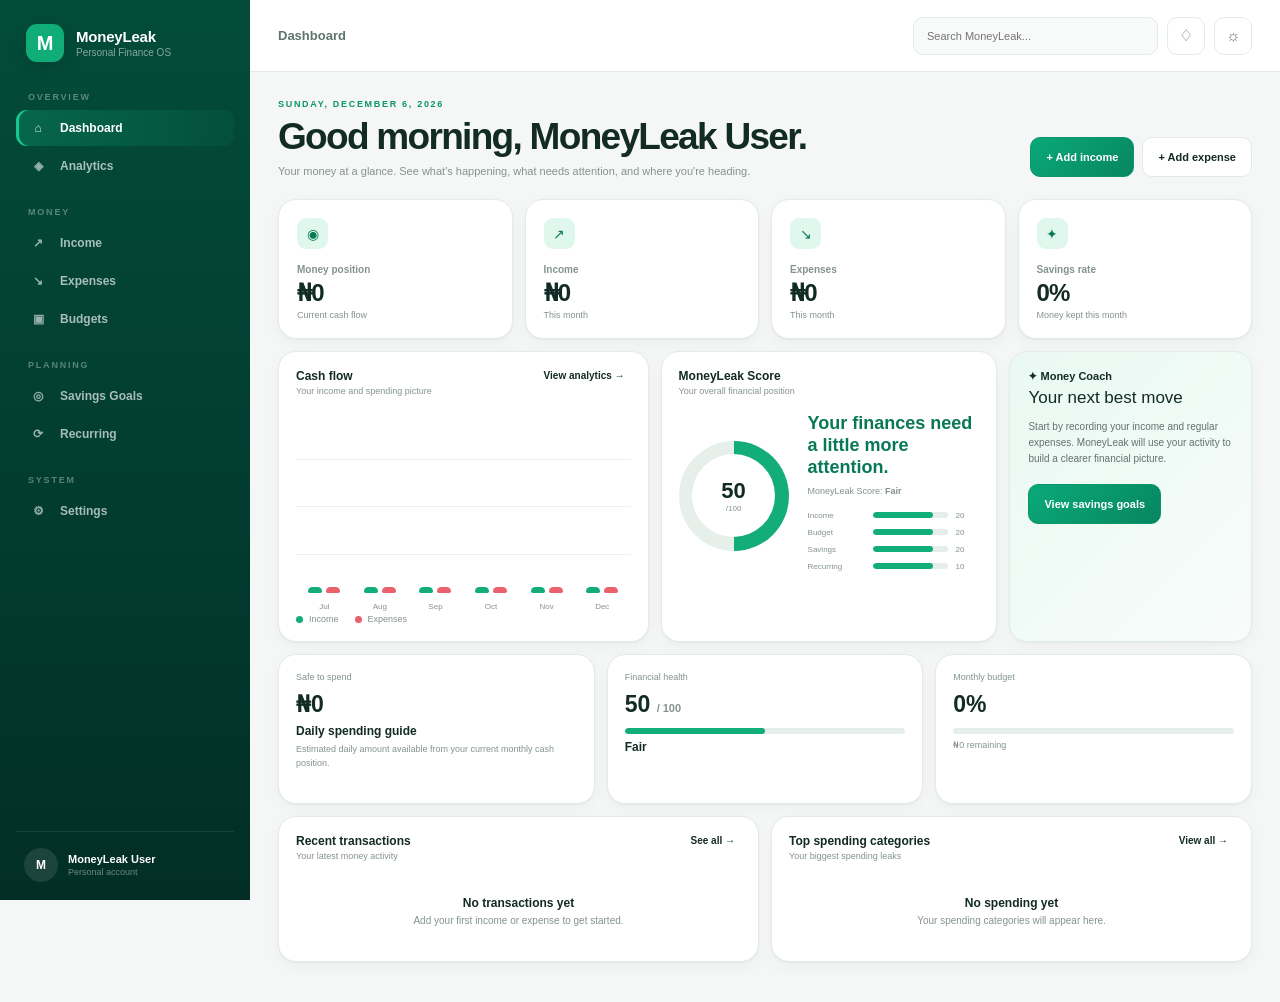
==== index.html @ 15757d1d "Update index.html" ====
<!DOCTYPE html>
<html lang="en">
<head>
<meta charset="UTF-8">
<meta name="viewport" content="width=device-width, initial-scale=1.0">

<title>MoneyLeak — Personal Finance OS</title>

<style>
/* =========================================================
   MONEY LEAK
   PROFESSIONAL PERSONAL FINANCE OS
========================================================= */

:root {
    --green-950: #022d24;
    --green-900: #034536;
    --green-800: #075b47;
    --green-700: #087856;
    --green-600: #0b9569;
    --green-500: #13ad7a;
    --green-100: #dff7ed;
    --green-50: #effbf6;

    --red: #e75b68;
    --red-soft: #fff0f1;

    --yellow: #e9a72f;
    --yellow-soft: #fff8e7;

    --blue: #4387e8;
    --blue-soft: #edf4ff;

    --text: #122b24;
    --muted: #84938e;
    --muted-dark: #60736d;

    --background: #f4f7f5;
    --surface: #ffffff;
    --surface-2: #f8faf9;
    --border: #e3ebe7;

    --sidebar: 250px;

    --shadow-sm:
        0 1px 2px rgba(16, 42, 34, .04),
        0 5px 16px rgba(16, 42, 34, .035);

    --shadow-md:
        0 12px 32px rgba(16, 42, 34, .08);

    --radius: 18px;
    --radius-sm: 12px;

    --transition: 180ms ease;
}

[data-theme="dark"] {
    --text: #edf8f4;
    --muted: #8da39b;
    --muted-dark: #b2c4be;

    --background: #071713;
    --surface: #0d211b;
    --surface-2: #112920;
    --border: #1d3a31;

    --green-50: #102d25;
    --green-100: #173f34;

    --red-soft: #351d22;
    --yellow-soft: #342a15;
    --blue-soft: #172a42;

    --shadow-sm:
        0 1px 2px rgba(0,0,0,.2),
        0 5px 16px rgba(0,0,0,.15);

    --shadow-md:
        0 15px 40px rgba(0,0,0,.3);
}

* {
    box-sizing: border-box;
}

html {
    scroll-behavior: smooth;
}

body {
    margin: 0;
    font-family:
        Inter,
        ui-sans-serif,
        -apple-system,
        BlinkMacSystemFont,
        "Segoe UI",
        sans-serif;
    color: var(--text);
    background: var(--background);
    min-height: 100vh;
}

button,
input,
select,
textarea {
    font: inherit;
}

button {
    cursor: pointer;
}

a {
    color: inherit;
    text-decoration: none;
}

/* =========================================================
   APP SHELL
========================================================= */

.app {
    min-height: 100vh;
    display: flex;
}

/* =========================================================
   SIDEBAR
========================================================= */

.sidebar {
    width: var(--sidebar);
    background:
        linear-gradient(
            180deg,
            #034c3a 0%,
            #023c30 55%,
            #022e26 100%
        );
    color: #fff;
    position: fixed;
    inset: 0 auto 0 0;
    z-index: 100;
    display: flex;
    flex-direction: column;
    padding: 24px 16px 18px;
}

.brand {
    display: flex;
    align-items: center;
    gap: 12px;
    padding: 0 10px 30px;
}

.brand-logo {
    width: 38px;
    height: 38px;
    border-radius: 11px;
    background: #10ad79;
    display: grid;
    place-items: center;
    font-weight: 900;
    font-size: 20px;
    box-shadow: 0 5px 16px rgba(0,0,0,.12);
}

.brand-text {
    min-width: 0;
}

.brand-title {
    font-weight: 800;
    font-size: 15px;
    letter-spacing: -.2px;
}

.brand-subtitle {
    color: rgba(255,255,255,.52);
    font-size: 10px;
    margin-top: 2px;
}

.nav-group {
    margin-bottom: 21px;
}

.nav-label {
    color: rgba(255,255,255,.35);
    font-size: 9px;
    font-weight: 800;
    letter-spacing: 1.8px;
    padding: 0 12px;
    margin-bottom: 8px;
}

.nav-item {
    width: 100%;
    border: 0;
    background: transparent;
    color: rgba(255,255,255,.66);
    display: flex;
    align-items: center;
    gap: 12px;
    padding: 11px 12px;
    border-radius: 11px;
    font-size: 12px;
    font-weight: 650;
    margin-bottom: 2px;
    text-align: left;
    transition: var(--transition);
}

.nav-item:hover {
    color: #fff;
    background: rgba(255,255,255,.07);
}

.nav-item.active {
    color: #fff;
    background: linear-gradient(
        90deg,
        rgba(13,173,121,.3),
        rgba(13,173,121,.08)
    );
    box-shadow: inset 3px 0 0 #13c98d;
}

.nav-icon {
    width: 20px;
    text-align: center;
    opacity: .9;
}

.sidebar-spacer {
    flex: 1;
}

.sidebar-profile {
    border-top: 1px solid rgba(255,255,255,.08);
    padding: 16px 8px 0;
    display: flex;
    align-items: center;
    gap: 10px;
}

.avatar {
    width: 34px;
    height: 34px;
    border-radius: 50%;
    background: rgba(255,255,255,.1);
    display: grid;
    place-items: center;
    color: #fff;
    font-weight: 800;
    font-size: 12px;
}

.profile-name {
    font-size: 11px;
    font-weight: 700;
}

.profile-label {
    color: rgba(255,255,255,.42);
    font-size: 9px;
    margin-top: 2px;
}

/* =========================================================
   MAIN
========================================================= */

.main {
    margin-left: var(--sidebar);
    width: calc(100% - var(--sidebar));
    min-height: 100vh;
}

.topbar {
    height: 72px;
    background: var(--surface);
    border-bottom: 1px solid var(--border);
    display: flex;
    align-items: center;
    justify-content: space-between;
    padding: 0 28px;
    position: sticky;
    top: 0;
    z-index: 50;
}

.page-title {
    font-size: 13px;
    font-weight: 700;
    color: var(--muted-dark);
}

.topbar-right {
    display: flex;
    align-items: center;
    gap: 9px;
}

.search {
    width: 245px;
    height: 38px;
    border: 1px solid var(--border);
    background: var(--surface-2);
    border-radius: 10px;
    padding: 0 13px;
    color: var(--text);
    outline: none;
    font-size: 11px;
}

.search:focus {
    border-color: var(--green-500);
    box-shadow: 0 0 0 3px rgba(19,173,122,.09);
}

.icon-btn {
    width: 38px;
    height: 38px;
    border-radius: 10px;
    border: 1px solid var(--border);
    background: var(--surface);
    color: var(--muted-dark);
    display: grid;
    place-items: center;
    transition: var(--transition);
}

.icon-btn:hover {
    color: var(--green-700);
    border-color: var(--green-500);
    background: var(--green-50);
}

.content {
    padding: 27px 28px 40px;
    max-width: 1600px;
    margin: auto;
}

/* =========================================================
   PAGE HEADER
========================================================= */

.dashboard-header {
    display: flex;
    justify-content: space-between;
    align-items: flex-end;
    margin-bottom: 22px;
}

.eyebrow {
    color: var(--green-600);
    font-size: 9px;
    letter-spacing: 1.7px;
    font-weight: 900;
    text-transform: uppercase;
    margin-bottom: 7px;
}

.greeting {
    font-size: clamp(25px, 3vw, 37px);
    letter-spacing: -1.7px;
    margin: 0;
    font-weight: 850;
}

.subtitle {
    color: var(--muted);
    font-size: 11px;
    margin: 7px 0 0;
}

.header-actions {
    display: flex;
    gap: 8px;
}

.btn {
    height: 40px;
    border-radius: 10px;
    padding: 0 15px;
    border: 1px solid var(--border);
    background: var(--surface);
    color: var(--text);
    font-weight: 750;
    font-size: 11px;
    transition: var(--transition);
}

.btn:hover {
    transform: translateY(-1px);
    box-shadow: var(--shadow-sm);
}

.btn-primary {
    border-color: var(--green-600);
    color: white;
    background: linear-gradient(
        135deg,
        #0aa979,
        #07865f
    );
}

.btn-danger {
    background: var(--red);
    color: #fff;
    border-color: var(--red);
}

.btn-soft {
    background: var(--green-50);
    color: var(--green-700);
    border-color: transparent;
}

/* =========================================================
   STATS
========================================================= */

.stats-grid {
    display: grid;
    grid-template-columns: repeat(4, 1fr);
    gap: 12px;
    margin-bottom: 12px;
}

.card {
    background: var(--surface);
    border: 1px solid var(--border);
    border-radius: var(--radius);
    box-shadow: var(--shadow-sm);
}

.stat-card {
    padding: 18px;
    min-height: 126px;
}

.stat-top {
    display: flex;
    justify-content: space-between;
    align-items: center;
}

.stat-icon {
    width: 31px;
    height: 31px;
    border-radius: 9px;
    background: var(--green-100);
    color: var(--green-700);
    display: grid;
    place-items: center;
    font-size: 14px;
}

.stat-label {
    color: var(--muted);
    font-size: 10px;
    font-weight: 700;
    margin-top: 15px;
}

.stat-value {
    font-size: 24px;
    font-weight: 850;
    letter-spacing: -.8px;
    margin-top: 4px;
}

.stat-note {
    color: var(--muted);
    font-size: 9px;
    margin-top: 3px;
}

/* =========================================================
   MAIN GRID
========================================================= */

.grid-main {
    display: grid;
    grid-template-columns: 1.1fr 1fr .72fr;
    gap: 12px;
}

.card-header {
    padding: 17px 17px 0;
    display: flex;
    justify-content: space-between;
    align-items: flex-start;
}

.card-title {
    font-size: 12px;
    font-weight: 850;
}

.card-description {
    color: var(--muted);
    font-size: 9px;
    margin-top: 3px;
}

.card-link {
    border: 0;
    background: transparent;
    color: var(--text);
    font-size: 10px;
    font-weight: 800;
}

.card-body {
    padding: 15px 17px 17px;
}

/* =========================================================
   CASH FLOW CHART
========================================================= */

.cash-card {
    min-height: 290px;
}

.chart-wrap {
    height: 190px;
    display: flex;
    align-items: flex-end;
    gap: 15px;
    padding: 20px 8px 8px;
    position: relative;
}

.chart-grid-line {
    position: absolute;
    left: 0;
    right: 0;
    height: 1px;
    background: var(--border);
    opacity: .65;
}

.chart-grid-line:nth-child(1) {
    top: 25%;
}

.chart-grid-line:nth-child(2) {
    top: 50%;
}

.chart-grid-line:nth-child(3) {
    top: 75%;
}

.chart-column {
    flex: 1;
    height: 100%;
    display: flex;
    align-items: flex-end;
    justify-content: center;
    gap: 4px;
    position: relative;
    z-index: 2;
}

.bar {
    width: 14px;
    border-radius: 5px 5px 2px 2px;
    min-height: 4px;
}

.bar.income {
    background: #13ad7a;
}

.bar.expense {
    background: #ea606c;
}

.chart-label {
    position: absolute;
    bottom: -18px;
    color: var(--muted);
    font-size: 8px;
}

.legend {
    display: flex;
    gap: 16px;
    margin-top: 13px;
}

.legend-item {
    color: var(--muted);
    font-size: 9px;
    display: flex;
    gap: 6px;
    align-items: center;
}

.legend-dot {
    width: 7px;
    height: 7px;
    border-radius: 50%;
}

.legend-income {
    background: #13ad7a;
}

.legend-expense {
    background: #ea606c;
}

/* =========================================================
   MONEY SCORE
========================================================= */

.score-card {
    min-height: 290px;
}

.score-content {
    display: flex;
    gap: 19px;
    align-items: center;
    padding: 17px;
}

.score-ring {
    width: 110px;
    height: 110px;
    border-radius: 50%;
    background:
        conic-gradient(
            var(--green-500) var(--score, 70%),
            #e7efeb 0
        );
    display: grid;
    place-items: center;
    flex: 0 0 auto;
}

.score-ring-inner {
    width: 83px;
    height: 83px;
    border-radius: 50%;
    background: var(--surface);
    display: grid;
    place-items: center;
    text-align: center;
}

.score-number {
    font-size: 22px;
    font-weight: 900;
}

.score-small {
    font-size: 8px;
    color: var(--muted);
}

.score-heading {
    color: var(--green-700);
    font-size: 18px;
    font-weight: 850;
    line-height: 1.22;
}

.score-caption {
    color: var(--muted);
    font-size: 9px;
    margin-top: 7px;
}

.score-bars {
    margin-top: 15px;
}

.score-row {
    display: grid;
    grid-template-columns: 58px 1fr 24px;
    align-items: center;
    gap: 7px;
    margin-bottom: 8px;
}

.score-row span {
    font-size: 8px;
    color: var(--muted);
}

.progress {
    height: 6px;
    background: #e5eee9;
    border-radius: 999px;
    overflow: hidden;
}

[data-theme="dark"] .progress {
    background: #20372f;
}

.progress-fill {
    height: 100%;
    border-radius: inherit;
    background: #11ae79;
}

/* =========================================================
   MONEY COACH
========================================================= */

.coach-card {
    min-height: 290px;
    background:
        linear-gradient(
            135deg,
            #e9f9f2,
            #f8fcfa
        );
}

[data-theme="dark"] .coach-card {
    background:
        linear-gradient(
            135deg,
            #0f3328,
            #10271f
        );
}

.coach-content {
    padding: 18px;
}

.coach-label {
    font-size: 11px;
    font-weight: 850;
}

.coach-title {
    font-size: 17px;
    line-height: 1.25;
    margin-top: 4px;
}

.coach-text {
    color: var(--muted-dark);
    font-size: 10px;
    line-height: 1.6;
    margin: 11px 0 17px;
}

/* =========================================================
   LOWER CARDS
========================================================= */

.lower-grid {
    display: grid;
    grid-template-columns: 1fr 1fr 1fr;
    gap: 12px;
    margin-top: 12px;
}

.metric-card {
    padding: 17px;
    min-height: 150px;
}

.metric-label {
    color: var(--muted);
    font-size: 9px;
}

.metric-value {
    font-size: 23px;
    font-weight: 850;
    margin-top: 9px;
}

.metric-title {
    font-size: 12px;
    font-weight: 800;
    margin-top: 6px;
}

.metric-text {
    color: var(--muted);
    font-size: 9px;
    line-height: 1.5;
    margin-top: 5px;
}

/* =========================================================
   DASHBOARD LOWER
========================================================= */

.dashboard-bottom {
    display: grid;
    grid-template-columns: 1fr 1fr;
    gap: 12px;
    margin-top: 12px;
}

.transactions-card,
.categories-card,
.goals-card,
.alerts-card {
    min-height: 100px;
}

.transaction-row {
    display: flex;
    justify-content: space-between;
    align-items: center;
    padding: 13px 17px;
    border-top: 1px solid var(--border);
}

.transaction-main {
    display: flex;
    align-items: center;
    gap: 10px;
    min-width: 0;
}

.transaction-icon {
    width: 32px;
    height: 32px;
    border-radius: 9px;
    display: grid;
    place-items: center;
    flex: 0 0 auto;
    font-weight: 900;
}

.transaction-icon.income {
    color: var(--green-700);
    background: var(--green-100);
}

.transaction-icon.expense {
    color: var(--red);
    background: var(--red-soft);
}

.transaction-name {
    font-size: 10px;
    font-weight: 800;
}

.transaction-meta {
    color: var(--muted);
    font-size: 8px;
    margin-top: 3px;
}

.transaction-amount {
    font-size: 11px;
    font-weight: 850;
}

.positive {
    color: var(--green-700);
}

.negative {
    color: var(--red);
}

/* =========================================================
   CATEGORIES
========================================================= */

.category-row {
    padding: 11px 17px;
    border-top: 1px solid var(--border);
}

.category-top {
    display: flex;
    justify-content: space-between;
    font-size: 9px;
    font-weight: 750;
}

.category-bar {
    height: 5px;
    border-radius: 999px;
    background: var(--border);
    margin-top: 7px;
    overflow: hidden;
}

.category-fill {
    height: 100%;
    background: #11aa77;
    border-radius: inherit;
}

/* =========================================================
   PAGE SECTIONS
========================================================= */

.page {
    display: none;
    animation: pageIn .2s ease;
}

.page.active {
    display: block;
}

@keyframes pageIn {
    from {
        opacity: 0;
        transform: translateY(5px);
    }
    to {
        opacity: 1;
        transform: translateY(0);
    }
}

.page-heading {
    margin-bottom: 20px;
}

.page-heading h1 {
    margin: 0;
    font-size: 28px;
    letter-spacing: -1px;
}

.page-heading p {
    margin: 6px 0 0;
    color: var(--muted);
    font-size: 11px;
}

/* =========================================================
   TABLES
========================================================= */

.table-card {
    overflow: hidden;
}

.table-toolbar {
    padding: 15px 17px;
    border-bottom: 1px solid var(--border);
    display: flex;
    justify-content: space-between;
    align-items: center;
    gap: 10px;
}

.toolbar-left,
.toolbar-right {
    display: flex;
    gap: 8px;
    align-items: center;
}

.select,
.input {
    height: 38px;
    border: 1px solid var(--border);
    background: var(--surface);
    color: var(--text);
    border-radius: 9px;
    padding: 0 11px;
    outline: none;
    font-size: 10px;
}

.input:focus,
.select:focus,
.textarea:focus {
    border-color: var(--green-500);
    box-shadow: 0 0 0 3px rgba(19,173,122,.08);
}

.table-scroll {
    overflow-x: auto;
}

table {
    width: 100%;
    border-collapse: collapse;
    min-width: 720px;
}

th {
    text-align: left;
    padding: 12px 17px;
    background: var(--surface-2);
    color: var(--muted);
    font-size: 8px;
    text-transform: uppercase;
    letter-spacing: 1px;
}

td {
    padding: 13px 17px;
    border-top: 1px solid var(--border);
    font-size: 10px;
}

td strong {
    font-weight: 800;
}

.row-actions {
    display: flex;
    gap: 5px;
}

.small-btn {
    border: 1px solid var(--border);
    background: var(--surface);
    color: var(--muted-dark);
    border-radius: 7px;
    height: 29px;
    padding: 0 9px;
    font-size: 8px;
    font-weight: 750;
}

.small-btn:hover {
    border-color: var(--green-500);
    color: var(--green-700);
}

.small-btn.delete:hover {
    border-color: var(--red);
    color: var(--red);
}

/* =========================================================
   ANALYTICS
========================================================= */

.analytics-grid {
    display: grid;
    grid-template-columns: 1.3fr .7fr;
    gap: 12px;
}

.analytics-card {
    padding: 17px;
}

.big-chart {
    height: 300px;
    position: relative;
    margin-top: 20px;
    border-bottom: 1px solid var(--border);
    border-left: 1px solid var(--border);
}

.line-svg {
    width: 100%;
    height: 100%;
    overflow: visible;
}

.analytics-stats {
    display: grid;
    grid-template-columns: repeat(3, 1fr);
    gap: 10px;
    margin-top: 12px;
}

.analytics-stat {
    background: var(--surface-2);
    border: 1px solid var(--border);
    border-radius: 12px;
    padding: 13px;
}

.analytics-stat span {
    display: block;
    color: var(--muted);
    font-size: 8px;
}

.analytics-stat strong {
    display: block;
    font-size: 15px;
    margin-top: 5px;
}

/* =========================================================
   GOALS
========================================================= */

.goal-grid {
    display: grid;
    grid-template-columns: repeat(3, 1fr);
    gap: 12px;
}

.goal-card {
    padding: 17px;
}

.goal-top {
    display: flex;
    justify-content: space-between;
    gap: 10px;
}

.goal-name {
    font-size: 12px;
    font-weight: 850;
}

.goal-percent {
    font-size: 11px;
    color: var(--green-700);
    font-weight: 850;
}

.goal-values {
    margin-top: 15px;
    font-size: 10px;
    color: var(--muted);
}

.goal-values strong {
    color: var(--text);
}

.goal-progress {
    height: 8px;
    background: var(--border);
    border-radius: 999px;
    overflow: hidden;
    margin-top: 12px;
}

.goal-fill {
    height: 100%;
    background: linear-gradient(
        90deg,
        #0aa879,
        #20c58d
    );
}

.goal-footer {
    display: flex;
    justify-content: space-between;
    margin-top: 12px;
    color: var(--muted);
    font-size: 8px;
}

/* =========================================================
   BUDGETS
========================================================= */

.budget-grid {
    display: grid;
    grid-template-columns: repeat(2, 1fr);
    gap: 12px;
}

.budget-card {
    padding: 17px;
}

.budget-header {
    display: flex;
    justify-content: space-between;
}

.budget-category {
    font-weight: 850;
    font-size: 12px;
}

.budget-amount {
    font-size: 10px;
    color: var(--muted);
}

.budget-progress {
    height: 8px;
    background: var(--border);
    border-radius: 999px;
    overflow: hidden;
    margin: 15px 0 9px;
}

.budget-fill {
    height: 100%;
    background: #11a977;
}

.budget-fill.warning {
    background: var(--yellow);
}

.budget-fill.danger {
    background: var(--red);
}

.budget-bottom {
    display: flex;
    justify-content: space-between;
    color: var(--muted);
    font-size: 8px;
}

/* =========================================================
   SETTINGS
========================================================= */

.settings-grid {
    display: grid;
    grid-template-columns: 230px 1fr;
    gap: 12px;
}

.settings-menu {
    padding: 8px;
    height: fit-content;
}

.settings-tab {
    width: 100%;
    border: 0;
    background: transparent;
    color: var(--muted-dark);
    padding: 11px;
    border-radius: 9px;
    text-align: left;
    font-size: 10px;
    font-weight: 750;
}

.settings-tab.active,
.settings-tab:hover {
    color: var(--green-700);
    background: var(--green-50);
}

.settings-content {
    padding: 21px;
}

.setting-section {
    padding-bottom: 20px;
    margin-bottom: 20px;
    border-bottom: 1px solid var(--border);
}

.setting-section:last-child {
    border-bottom: 0;
    margin-bottom: 0;
}

.setting-section h3 {
    margin: 0;
    font-size: 13px;
}

.setting-section p {
    color: var(--muted);
    font-size: 9px;
    margin: 5px 0 14px;
}

.form-grid {
    display: grid;
    grid-template-columns: repeat(2, 1fr);
    gap: 12px;
}

.form-group {
    display: flex;
    flex-direction: column;
    gap: 6px;
}

.form-group.full {
    grid-column: 1 / -1;
}

.form-group label {
    font-size: 9px;
    font-weight: 750;
    color: var(--muted-dark);
}

.textarea {
    min-height: 90px;
    resize: vertical;
    border: 1px solid var(--border);
    background: var(--surface);
    color: var(--text);
    border-radius: 9px;
    padding: 10px;
    outline: none;
    font-size: 10px;
}

.toggle-row {
    display: flex;
    align-items: center;
    justify-content: space-between;
    padding: 12px 0;
    border-bottom: 1px solid var(--border);
}

.toggle-title {
    font-size: 10px;
    font-weight: 750;
}

.toggle-description {
    color: var(--muted);
    font-size: 8px;
    margin-top: 3px;
}

.switch {
    position: relative;
    width: 39px;
    height: 21px;
}

.switch input {
    opacity: 0;
    width: 0;
    height: 0;
}

.slider {
    position: absolute;
    inset: 0;
    background: #ccd8d3;
    border-radius: 999px;
    transition: .2s;
}

.slider:before {
    content: "";
    position: absolute;
    width: 15px;
    height: 15px;
    left: 3px;
    top: 3px;
    background: white;
    border-radius: 50%;
    transition: .2s;
}

.switch input:checked + .slider {
    background: #10ab77;
}

.switch input:checked + .slider:before {
    transform: translateX(18px);
}

/* =========================================================
   MODAL
========================================================= */

.modal-backdrop {
    position: fixed;
    inset: 0;
    background: rgba(2,20,16,.5);
    backdrop-filter: blur(5px);
    z-index: 500;
    display: none;
    align-items: center;
    justify-content: center;
    padding: 20px;
}

.modal-backdrop.open {
    display: flex;
}

.modal {
    width: min(520px, 100%);
    background: var(--surface);
    border: 1px solid var(--border);
    border-radius: 20px;
    box-shadow: 0 30px 80px rgba(0,0,0,.2);
    animation: modalIn .2s ease;
    max-height: 90vh;
    overflow-y: auto;
}

@keyframes modalIn {
    from {
        opacity: 0;
        transform: translateY(10px) scale(.98);
    }
    to {
        opacity: 1;
        transform: none;
    }
}

.modal-header {
    padding: 19px 20px;
    border-bottom: 1px solid var(--border);
    display: flex;
    justify-content: space-between;
    align-items: center;
}

.modal-header h2 {
    margin: 0;
    font-size: 16px;
}

.modal-close {
    border: 0;
    background: transparent;
    color: var(--muted);
    font-size: 18px;
}

.modal-body {
    padding: 20px;
}

.modal-footer {
    padding: 15px 20px;
    border-top: 1px solid var(--border);
    display: flex;
    justify-content: flex-end;
    gap: 8px;
}

/* =========================================================
   TOAST
========================================================= */

.toast-container {
    position: fixed;
    right: 20px;
    bottom: 20px;
    z-index: 1000;
    display: flex;
    flex-direction: column;
    gap: 8px;
}

.toast {
    min-width: 250px;
    max-width: 340px;
    padding: 13px 15px;
    background: var(--surface);
    border: 1px solid var(--border);
    border-radius: 12px;
    box-shadow: var(--shadow-md);
    font-size: 10px;
    animation: toastIn .2s ease;
}

.toast strong {
    display: block;
    font-size: 10px;
    margin-bottom: 3px;
}

.toast span {
    color: var(--muted);
}

@keyframes toastIn {
    from {
        opacity: 0;
        transform: translateX(15px);
    }
    to {
        opacity: 1;
        transform: none;
    }
}

/* =========================================================
   EMPTY
========================================================= */

.empty {
    padding: 35px 20px;
    text-align: center;
    color: var(--muted);
    font-size: 10px;
}

.empty strong {
    color: var(--text);
    display: block;
    font-size: 12px;
    margin-bottom: 5px;
}

/* =========================================================
   MOBILE
========================================================= */

.mobile-menu {
    display: none;
}

@media (max-width: 1150px) {
    .stats-grid {
        grid-template-columns: repeat(2, 1fr);
    }

    .grid-main {
        grid-template-columns: 1fr 1fr;
    }

    .coach-card {
        grid-column: 1 / -1;
    }

    .goal-grid {
        grid-template-columns: repeat(2, 1fr);
    }
}

@media (max-width: 850px) {
    :root {
        --sidebar: 0px;
    }

    .sidebar {
        transform: translateX(-100%);
        transition: transform .2s ease;
        width: 250px;
    }

    .sidebar.open {
        transform: translateX(0);
    }

    .main {
        margin-left: 0;
        width: 100%;
    }

    .mobile-menu {
        display: grid;
    }

    .topbar {
        padding: 0 15px;
    }

    .topbar-right .search {
        display: none;
    }

    .content {
        padding: 20px 15px 35px;
    }

    .dashboard-header {
        align-items: flex-start;
        flex-direction: column;
        gap: 14px;
    }

    .grid-main,
    .lower-grid,
    .dashboard-bottom,
    .analytics-grid,
    .budget-grid,
    .settings-grid {
        grid-template-columns: 1fr;
    }

    .goal-grid {
        grid-template-columns: 1fr;
    }

    .form-grid {
        grid-template-columns: 1fr;
    }

    .stats-grid {
        grid-template-columns: 1fr 1fr;
    }
}

@media (max-width: 520px) {
    .stats-grid {
        grid-template-columns: 1fr;
    }

    .header-actions {
        width: 100%;
    }

    .header-actions .btn {
        flex: 1;
    }

    .score-content {
        flex-direction: column;
        align-items: flex-start;
    }

    .analytics-stats {
        grid-template-columns: 1fr;
    }

    .table-toolbar {
        align-items: flex-start;
        flex-direction: column;
    }
}
</style>
</head>

<body>

<div class="app">

    <!-- =====================================================
         SIDEBAR
    ====================================================== -->

    <aside class="sidebar" id="sidebar">

        <div class="brand">
            <div class="brand-logo">M</div>

            <div class="brand-text">
                <div class="brand-title">MoneyLeak</div>
                <div class="brand-subtitle">
                    Personal Finance OS
                </div>
            </div>
        </div>

        <div class="nav-group">

            <div class="nav-label">
                OVERVIEW
            </div>

            <button class="nav-item active"
                    data-page="dashboard">
                <span class="nav-icon">⌂</span>
                Dashboard
            </button>

            <button class="nav-item"
                    data-page="analytics">
                <span class="nav-icon">◈</span>
                Analytics
            </button>

        </div>

        <div class="nav-group">

            <div class="nav-label">
                MONEY
            </div>

            <button class="nav-item"
                    data-page="income">
                <span class="nav-icon">↗</span>
                Income
            </button>

            <button class="nav-item"
                    data-page="expenses">
                <span class="nav-icon">↘</span>
                Expenses
            </button>

            <button class="nav-item"
                    data-page="budgets">
                <span class="nav-icon">▣</span>
                Budgets
            </button>

        </div>

        <div class="nav-group">

            <div class="nav-label">
                PLANNING
            </div>

            <button class="nav-item"
                    data-page="goals">
                <span class="nav-icon">◎</span>
                Savings Goals
            </button>

            <button class="nav-item"
                    data-page="recurring">
                <span class="nav-icon">⟳</span>
                Recurring
            </button>

        </div>

        <div class="nav-group">

            <div class="nav-label">
                SYSTEM
            </div>

            <button class="nav-item"
                    data-page="settings">
                <span class="nav-icon">⚙</span>
                Settings
            </button>

        </div>

        <div class="sidebar-spacer"></div>

        <div class="sidebar-profile">
            <div class="avatar"
                 id="sidebarAvatar">
                M
            </div>

            <div>
                <div class="profile-name"
                     id="sidebarName">
                    MoneyLeak User
                </div>

                <div class="profile-label">
                    Personal account
                </div>
            </div>
        </div>

    </aside>

    <!-- =====================================================
         MAIN
    ====================================================== -->

    <main class="main">

        <header class="topbar">

            <div class="topbar-left">

                <button class="icon-btn mobile-menu"
                        id="mobileMenu">
                    ☰
                </button>

                <div class="page-title"
                     id="pageTitle">
                    Dashboard
                </div>

            </div>

            <div class="topbar-right">

                <input
                    class="search"
                    id="globalSearch"
                    type="search"
                    placeholder="Search MoneyLeak..."
                >

                <button class="icon-btn"
                        id="notificationBtn">
                    ♢
                </button>

                <button class="icon-btn"
                        id="themeBtn">
                    ☼
                </button>

            </div>

        </header>

        <div class="content">

            <!-- =================================================
                 DASHBOARD
            ================================================== -->

            <section class="page active"
                     id="page-dashboard">

                <div class="dashboard-header">

                    <div>

                        <div class="eyebrow"
                             id="todayLabel">
                            TODAY
                        </div>

                        <h1 class="greeting"
                            id="greeting">
                            Good morning, MoneyLeak User.
                        </h1>

                        <p class="subtitle">
                            Your money at a glance. See what's
                            happening, what needs attention,
                            and where you're heading.
                        </p>

                    </div>

                    <div class="header-actions">

                        <button class="btn btn-primary"
                                data-open-modal="income">
                            + Add income
                        </button>

                        <button class="btn"
                                data-open-modal="expense">
                            + Add expense
                        </button>

                    </div>

                </div>

                <!-- STATS -->

                <div class="stats-grid">

                    <div class="card stat-card">

                        <div class="stat-top">
                            <div class="stat-icon">◉</div>
                        </div>

                        <div class="stat-label">
                            Money position
                        </div>

                        <div class="stat-value"
                             id="statBalance">
                            ₦0
                        </div>

                        <div class="stat-note">
                            Current cash flow
                        </div>

                    </div>

                    <div class="card stat-card">

                        <div class="stat-top">
                            <div class="stat-icon">↗</div>
                        </div>

                        <div class="stat-label">
                            Income
                        </div>

                        <div class="stat-value"
                             id="statIncome">
                            ₦0
                        </div>

                        <div class="stat-note">
                            This month
                        </div>

                    </div>

                    <div class="card stat-card">

                        <div class="stat-top">
                            <div class="stat-icon">↘</div>
                        </div>

                        <div class="stat-label">
                            Expenses
                        </div>

                        <div class="stat-value"
                             id="statExpenses">
                            ₦0
                        </div>

                        <div class="stat-note">
                            This month
                        </div>

                    </div>

                    <div class="card stat-card">

                        <div class="stat-top">
                            <div class="stat-icon">✦</div>
                        </div>

                        <div class="stat-label">
                            Savings rate
                        </div>

                        <div class="stat-value"
                             id="statSavingsRate">
                            0%
                        </div>

                        <div class="stat-note">
                            Money kept this month
                        </div>

                    </div>

                </div>

                <!-- MAIN THREE -->

                <div class="grid-main">

                    <!-- CASH FLOW -->

                    <div class="card cash-card">

                        <div class="card-header">

                            <div>
                                <div class="card-title">
                                    Cash flow
                                </div>

                                <div class="card-description">
                                    Your income and spending picture
                                </div>
                            </div>

                            <button class="card-link"
                                    data-page-link="analytics">
                                View analytics →
                            </button>

                        </div>

                        <div class="card-body">

                            <div class="chart-wrap"
                                 id="cashFlowChart">

                                <div class="chart-grid-line"></div>
                                <div class="chart-grid-line"></div>
                                <div class="chart-grid-line"></div>

                            </div>

                            <div class="legend">

                                <div class="legend-item">
                                    <span class="legend-dot legend-income"></span>
                                    Income
                                </div>

                                <div class="legend-item">
                                    <span class="legend-dot legend-expense"></span>
                                    Expenses
                                </div>

                            </div>

                        </div>

                    </div>

                    <!-- SCORE -->

                    <div class="card score-card">

                        <div class="card-header">

                            <div>
                                <div class="card-title">
                                    MoneyLeak Score
                                </div>

                                <div class="card-description">
                                    Your overall financial position
                                </div>
                            </div>

                        </div>

                        <div class="score-content">

                            <div class="score-ring"
                                 id="scoreRing"
                                 style="--score:70%">

                                <div class="score-ring-inner">

                                    <div>
                                        <div class="score-number"
                                             id="scoreNumber">
                                            70
                                        </div>

                                        <div class="score-small">
                                            /100
                                        </div>
                                    </div>

                                </div>

                            </div>

                            <div>

                                <div class="score-heading"
                                     id="scoreHeading">
                                    Your finances are moving
                                    in a healthy direction.
                                </div>

                                <div class="score-caption">
                                    MoneyLeak Score:
                                    <strong id="scoreLevel">
                                        Strong
                                    </strong>
                                </div>

                                <div class="score-bars">

                                    <div class="score-row">
                                        <span>Income</span>

                                        <div class="progress">
                                            <div class="progress-fill"
                                                 id="scoreIncome"
                                                 style="width:80%">
                                            </div>
                                        </div>

                                        <span>20</span>
                                    </div>

                                    <div class="score-row">
                                        <span>Budget</span>

                                        <div class="progress">
                                            <div class="progress-fill"
                                                 id="scoreBudget"
                                                 style="width:80%">
                                            </div>
                                        </div>

                                        <span>20</span>
                                    </div>

                                    <div class="score-row">
                                        <span>Savings</span>

                                        <div class="progress">
                                            <div class="progress-fill"
                                                 id="scoreSavings"
                                                 style="width:80%">
                                            </div>
                                        </div>

                                        <span>20</span>
                                    </div>

                                    <div class="score-row">
                                        <span>Recurring</span>

                                        <div class="progress">
                                            <div class="progress-fill"
                                                 id="scoreRecurring"
                                                 style="width:80%">
                                            </div>
                                        </div>

                                        <span>10</span>
                                    </div>

                                </div>

                            </div>

                        </div>

                    </div>

                    <!-- COACH -->

                    <div class="card coach-card">

                        <div class="coach-content">

                            <div class="coach-label">
                                ✦ Money Coach
                            </div>

                            <div class="coach-title">
                                Your next best move
                            </div>

                            <div class="coach-text"
                                 id="coachText">
                                Add your first transactions
                                and MoneyLeak will create a
                                personalized recommendation.
                            </div>

                            <button class="btn btn-primary"
                                    data-page-link="goals">
                                View savings goals
                            </button>

                        </div>

                    </div>

                </div>

                <!-- LOWER METRICS -->

                <div class="lower-grid">

                    <div class="card metric-card">

                        <div class="metric-label">
                            Safe to spend
                        </div>

                        <div class="metric-value"
                             id="safeSpend">
                            ₦0
                        </div>

                        <div class="metric-title">
                            Daily spending guide
                        </div>

                        <div class="metric-text"
                             id="safeSpendText">
                            Add income and expenses to calculate
                            your safe daily spending amount.
                        </div>

                    </div>

                    <div class="card metric-card">

                        <div class="metric-label">
                            Financial health
                        </div>

                        <div class="metric-value">
                            <span id="healthScore">
                                70
                            </span>
                            <span style="
                                font-size:11px;
                                color:var(--muted);
                            ">
                                / 100
                            </span>
                        </div>

                        <div class="progress"
                             style="margin-top:10px">

                            <div class="progress-fill"
                                 id="healthProgress"
                                 style="width:70%">
                            </div>

                        </div>

                        <div class="metric-title"
                             id="healthText">
                            Strong
                        </div>

                    </div>

                    <div class="card metric-card">

                        <div class="metric-label">
                            Monthly budget
                        </div>

                        <div class="metric-value"
                             id="budgetPercent">
                            0%
                        </div>

                        <div class="progress"
                             style="margin-top:10px">

                            <div class="progress-fill"
                                 id="budgetProgress"
                                 style="width:0%">
                            </div>

                        </div>

                        <div class="metric-text">
                            <span id="budgetRemaining">
                                ₦0
                            </span>
                            remaining
                        </div>

                    </div>

                </div>

                <!-- DASHBOARD BOTTOM -->

                <div class="dashboard-bottom">

                    <div class="card transactions-card">

                        <div class="card-header">

                            <div>
                                <div class="card-title">
                                    Recent transactions
                                </div>

                                <div class="card-description">
                                    Your latest money activity
                                </div>
                            </div>

                            <button class="card-link"
                                    data-page-link="income">
                                See all →
                            </button>

                        </div>

                        <div id="recentTransactions"></div>

                    </div>

                    <div class="card categories-card">

                        <div class="card-header">

                            <div>
                                <div class="card-title">
                                    Top spending categories
                                </div>

                                <div class="card-description">
                                    Your biggest spending leaks
                                </div>
                            </div>

                            <button class="card-link"
                                    data-page-link="expenses">
                                View all →
                            </button>

                        </div>

                        <div id="topCategories"></div>

                    </div>

                </div>

            </section>


            <!-- =================================================
                 ANALYTICS
            ================================================== -->

            <section class="page"
                     id="page-analytics">

                <div class="page-heading">

                    <h1>Analytics</h1>

                    <p>
                        Understand your money with clear,
                        actionable financial insights.
                    </p>

                </div>

                <div class="analytics-grid">

                    <div class="card analytics-card">

                        <div class="card-title">
                            Income vs expenses
                        </div>

                        <div class="card-description">
                            Monthly financial performance
                        </div>

                        <div class="big-chart">
                            <svg class="line-svg"
                                 viewBox="0 0 700 300"
                                 preserveAspectRatio="none">

                                <polyline
                                    id="incomeLine"
                                    fill="none"
                                    stroke="#10aa78"
                                    stroke-width="4"
                                    stroke-linecap="round"
                                    stroke-linejoin="round"
                                    points="">
                                </polyline>

                                <polyline
                                    id="expenseLine"
                                    fill="none"
                                    stroke="#e75b68"
                                    stroke-width="4"
                                    stroke-linecap="round"
                                    stroke-linejoin="round"
                                    points="">
                                </polyline>

                            </svg>
                        </div>

                        <div class="analytics-stats">

                            <div class="analytics-stat">
                                <span>Total income</span>
                                <strong id="analyticsIncome">
                                    ₦0
                                </strong>
                            </div>

                            <div class="analytics-stat">
                                <span>Total expenses</span>
                                <strong id="analyticsExpenses">
                                    ₦0
                                </strong>
                            </div>

                            <div class="analytics-stat">
                                <span>Net cash flow</span>
                                <strong id="analyticsNet">
                                    ₦0
                                </strong>
                            </div>

                        </div>

                    </div>

                    <div class="card analytics-card">

                        <div class="card-title">
                            Spending breakdown
                        </div>

                        <div class="card-description">
                            Where your money goes
                        </div>

                        <div id="analyticsCategories"
                             style="margin-top:20px">
                        </div>

                    </div>

                </div>

            </section>


            <!-- =================================================
                 INCOME
            ================================================== -->

            <section class="page"
                     id="page-income">

                <div class="page-heading"
                     style="display:flex;justify-content:space-between;align-items:flex-end;gap:15px">

                    <div>
                        <h1>Income</h1>
                        <p>
                            Track every source of money coming in.
                        </p>
                    </div>

                    <button class="btn btn-primary"
                            data-open-modal="income">
                        + Add income
                    </button>

                </div>

                <div class="card table-card">

                    <div class="table-toolbar">

                        <div class="toolbar-left">

                            <input
                                class="input"
                                id="incomeSearch"
                                placeholder="Search income..."
                            >

                            <select class="select"
                                    id="incomeCategoryFilter">
                                <option value="all">
                                    All sources
                                </option>
                            </select>

                        </div>

                        <div class="toolbar-right">
                            <strong id="incomeTotal">
                                ₦0
                            </strong>
                        </div>

                    </div>

                    <div class="table-scroll">

                        <table>

                            <thead>
                                <tr>
                                    <th>Description</th>
                                    <th>Source</th>
                                    <th>Date</th>
                                    <th>Amount</th>
                                    <th>Actions</th>
                                </tr>
                            </thead>

                            <tbody id="incomeTable"></tbody>

                        </table>

                    </div>

                </div>

            </section>


            <!-- =================================================
                 EXPENSES
            ================================================== -->

            <section class="page"
                     id="page-expenses">

                <div class="page-heading"
                     style="display:flex;justify-content:space-between;align-items:flex-end;gap:15px">

                    <div>
                        <h1>Expenses</h1>
                        <p>
                            Find the leaks and take control
                            of your spending.
                        </p>
                    </div>

                    <button class="btn btn-primary"
                            data-open-modal="expense">
                        + Add expense
                    </button>

                </div>

                <div class="card table-card">

                    <div class="table-toolbar">

                        <div class="toolbar-left">

                            <input
                                class="input"
                                id="expenseSearch"
                                placeholder="Search expenses..."
                            >

                            <select class="select"
                                    id="expenseCategoryFilter">
                                <option value="all">
                                    All categories
                                </option>
                            </select>

                        </div>

                        <div class="toolbar-right">
                            <strong id="expenseTotal">
                                ₦0
                            </strong>
                        </div>

                    </div>

                    <div class="table-scroll">

                        <table>

                            <thead>
                                <tr>
                                    <th>Description</th>
                                    <th>Category</th>
                                    <th>Date</th>
                                    <th>Amount</th>
                                    <th>Actions</th>
                                </tr>
                            </thead>

                            <tbody id="expenseTable"></tbody>

                        </table>

                    </div>

                </div>

            </section>


            <!-- =================================================
                 BUDGETS
            ================================================== -->

            <section class="page"
                     id="page-budgets">

                <div class="page-heading"
                     style="display:flex;justify-content:space-between;align-items:flex-end">

                    <div>
                        <h1>Budgets</h1>
                        <p>
                            Set limits and prevent unnecessary
                            money leaks.
                        </p>
                    </div>

                    <button class="btn btn-primary"
                            id="setBudgetBtn">
                        Set monthly budget
                    </button>

                </div>

                <div class="budget-grid"
                     id="budgetGrid">
                </div>

            </section>


            <!-- =================================================
                 SAVINGS GOALS
            ================================================== -->

            <section class="page"
                     id="page-goals">

                <div class="page-heading"
                     style="display:flex;justify-content:space-between;align-items:flex-end">

                    <div>
                        <h1>Savings Goals</h1>
                        <p>
                            Give every financial goal a clear
                            destination.
                        </p>
                    </div>

                    <button class="btn btn-primary"
                            data-open-modal="goal">
                        + New goal
                    </button>

                </div>

                <div class="goal-grid"
                     id="goalGrid">
                </div>

            </section>


            <!-- =================================================
                 RECURRING
            ================================================== -->

            <section class="page"
                     id="page-recurring">

                <div class="page-heading"
                     style="display:flex;justify-content:space-between;align-items:flex-end">

                    <div>
                        <h1>Recurring</h1>
                        <p>
                            Keep track of subscriptions,
                            bills and repeated income.
                        </p>
                    </div>

                    <button class="btn btn-primary"
                            data-open-modal="recurring">
                        + Add recurring
                    </button>

                </div>

                <div class="card table-card">

                    <div class="table-scroll">

                        <table>

                            <thead>
                                <tr>
                                    <th>Name</th>
                                    <th>Type</th>
                                    <th>Category</th>
                                    <th>Frequency</th>
                                    <th>Amount</th>
                                    <th>Status</th>
                                    <th>Actions</th>
                                </tr>
                            </thead>

                            <tbody id="recurringTable"></tbody>

                        </table>

                    </div>

                </div>

            </section>


            <!-- =================================================
                 SETTINGS
            ================================================== -->

            <section class="page"
                     id="page-settings">

                <div class="page-heading">

                    <h1>Settings</h1>

                    <p>
                        Customize your MoneyLeak experience.
                    </p>

                </div>

                <div class="settings-grid">

                    <div class="card settings-menu">

                        <button class="settings-tab active">
                            Profile
                        </button>

                        <button class="settings-tab">
                            Appearance
                        </button>

                        <button class="settings-tab">
                            Notifications
                        </button>

                        <button class="settings-tab">
                            Data
                        </button>

                    </div>

                    <div class="card settings-content">

                        <div class="setting-section">

                            <h3>
                                Profile
                            </h3>

                            <p>
                                Personalize your MoneyLeak
                                account.
                            </p>

                            <div class="form-grid">

                                <div class="form-group">

                                    <label>
                                        Your name
                                    </label>

                                    <input
                                        class="input"
                                        id="settingsName"
                                        placeholder="Your name"
                                    >

                                </div>

                                <div class="form-group">

                                    <label>
                                        Currency
                                    </label>

                                    <select
                                        class="select"
                                        id="settingsCurrency">

                                        <option value="NGN">
                                            Nigerian Naira — ₦
                                        </option>

                                        <option value="USD">
                                            US Dollar — $
                                        </option>

                                        <option value="GBP">
                                            British Pound — £
                                        </option>

                                        <option value="EUR">
                                            Euro — €
                                        </option>

                                    </select>

                                </div>

                            </div>

                            <button
                                class="btn btn-primary"
                                id="saveSettings"
                                style="margin-top:15px">

                                Save changes

                            </button>

                        </div>

                        <div class="setting-section">

                            <h3>
                                Appearance
                            </h3>

                            <p>
                                Control how MoneyLeak looks.
                            </p>

                            <div class="toggle-row">

                                <div>
                                    <div class="toggle-title">
                                        Dark mode
                                    </div>

                                    <div class="toggle-description">
                                        Use a darker interface.
                                    </div>
                                </div>

                                <label class="switch">

                                    <input
                                        type="checkbox"
                                        id="darkToggle"
                                    >

                                    <span class="slider"></span>

                                </label>

                            </div>

                        </div>

                        <div class="setting-section">

                            <h3>
                                Notifications
                            </h3>

                            <p>
                                Control MoneyLeak alerts.
                            </p>

                            <div class="toggle-row">

                                <div>
                                    <div class="toggle-title">
                                        Financial alerts
                                    </div>

                                    <div class="toggle-description">
                                        Receive useful spending
                                        reminders.
                                    </div>
                                </div>

                                <label class="switch">

                                    <input
                                        type="checkbox"
                                        id="notificationToggle"
                                        checked
                                    >

                                    <span class="slider"></span>

                                </label>

                            </div>

                        </div>

                        <div class="setting-section">

                            <h3>
                                Data
                            </h3>

                            <p>
                                Manage your local MoneyLeak data.
                            </p>

                            <button
                                class="btn"
                                id="exportData">
                                Export data
                            </button>

                            <button
                                class="btn btn-danger"
                                id="clearData"
                                style="margin-left:7px">
                                Clear all data
                            </button>

                        </div>

                    </div>

                </div>

            </section>

        </div>

    </main>

</div>


<!-- =========================================================
     MODAL
========================================================= -->

<div class="modal-backdrop"
     id="modalBackdrop">

    <div class="modal">

        <div class="modal-header">

            <h2 id="modalTitle">
                Add transaction
            </h2>

            <button class="modal-close"
                    id="modalClose">
                ×
            </button>

        </div>

        <form id="modalForm">

            <div class="modal-body"
                 id="modalBody">
            </div>

            <div class="modal-footer">

                <button type="button"
                        class="btn"
                        id="modalCancel">
                    Cancel
                </button>

                <button type="submit"
                        class="btn btn-primary"
                        id="modalSubmit">
                    Save
                </button>

            </div>

        </form>

    </div>

</div>


<!-- =========================================================
     TOASTS
========================================================= -->

<div class="toast-container"
     id="toastContainer">
</div>


<script>
/* =========================================================
   MONEY LEAK — COMPLETE APPLICATION ENGINE
========================================================= */

(() => {

"use strict";

/* =========================================================
   STORAGE
========================================================= */

const KEYS = {
    transactions: "moneyLeakTransactions",
    goals: "moneyLeakSavingsGoals",
    budget: "moneyLeakMonthlyBudget",
    categoryBudgets: "moneyLeakCategoryBudgets",
    recurring: "moneyLeakRecurringTransactions",
    settings: "moneyLeakSettings"
};


/* =========================================================
   CONSTANTS
========================================================= */

const CATEGORIES = [
    "Food",
    "Transport",
    "Shopping",
    "Bills",
    "Housing",
    "Entertainment",
    "Health",
    "Education",
    "Family",
    "Travel",
    "Subscriptions",
    "Personal",
    "Business",
    "Other"
];

const INCOME_SOURCES = [
    "Salary",
    "Freelance",
    "Business",
    "Investment",
    "Gift",
    "Bonus",
    "Side Hustle",
    "Other"
];

const CURRENCIES = {
    NGN: {
        symbol: "₦",
        locale: "en-NG"
    },

    USD: {
        symbol: "$",
        locale: "en-US"
    },

    GBP: {
        symbol: "£",
        locale: "en-GB"
    },

    EUR: {
        symbol: "€",
        locale: "en-IE"
    }
};


/* =========================================================
   HELPERS
========================================================= */

const $ = selector =>
    document.querySelector(selector);

const $$ = selector =>
    Array.from(document.querySelectorAll(selector));

function num(value) {

    const number = Number(value);

    return Number.isFinite(number)
        ? number
        : 0;
}


function uid(prefix = "ml") {

    return (
        prefix +
        "_" +
        Date.now() +
        "_" +
        Math.random()
            .toString(36)
            .slice(2, 8)
    );
}


function read(key, fallback) {

    try {

        const value =
            localStorage.getItem(key);

        return value === null
            ? fallback
            : JSON.parse(value);

    } catch {

        return fallback;

    }
}


function write(key, value) {

    localStorage.setItem(
        key,
        JSON.stringify(value)
    );
}


function today() {

    const d = new Date();

    return [
        d.getFullYear(),
        String(d.getMonth() + 1)
            .padStart(2, "0"),
        String(d.getDate())
            .padStart(2, "0")
    ].join("-");
}


function monthKey(date) {

    const d = new Date(date);

    if (Number.isNaN(d.getTime())) {
        return today().slice(0,7);
    }

    return (
        d.getFullYear() +
        "-" +
        String(d.getMonth() + 1)
            .padStart(2, "0")
    );
}


function escapeHTML(value) {

    return String(value ?? "")
        .replace(/&/g, "&amp;")
        .replace(/</g, "&lt;")
        .replace(/>/g, "&gt;")
        .replace(/"/g, "&quot;")
        .replace(/'/g, "&#039;");
}


function initials(name) {

    return (
        String(name || "MoneyLeak User")
            .trim()
            .charAt(0)
            .toUpperCase() ||
        "M"
    );
}


function formatCurrency(value) {

    const settings =
        getSettings();

    const currency =
        CURRENCIES[settings.currency]
        || CURRENCIES.NGN;

    try {

        return new Intl.NumberFormat(
            currency.locale,
            {
                style: "currency",
                currency: settings.currency,
                maximumFractionDigits: 0
            }
        ).format(num(value));

    } catch {

        return (
            currency.symbol +
            num(value).toLocaleString()
        );

    }
}


function formatDate(date) {

    const d = new Date(date);

    if (Number.isNaN(d.getTime())) {
        return String(date || "");
    }

    return d.toLocaleDateString(
        "en-GB",
        {
            day: "numeric",
            month: "short",
            year: "numeric"
        }
    );
}


/* =========================================================
   SETTINGS
========================================================= */

function getSettings() {

    return {
        name: "MoneyLeak User",
        currency: "NGN",
        theme: "light",
        notifications: true,
        ...read(KEYS.settings, {})
    };

}


function saveSettings(settings) {

    write(
        KEYS.settings,
        {
            ...getSettings(),
            ...settings
        }
    );

    applySettings();

    renderAll();

    toast(
        "Settings saved",
        "Your MoneyLeak preferences were updated."
    );

}


function applySettings() {

    const settings =
        getSettings();

    document.documentElement.dataset.theme =
        settings.theme === "dark"
            ? "dark"
            : "light";

    const name =
        settings.name ||
        "MoneyLeak User";

    $("#sidebarName").textContent =
        name;

    $("#sidebarAvatar").textContent =
        initials(name);

    $("#settingsName").value =
        name;

    $("#settingsCurrency").value =
        settings.currency;

    $("#darkToggle").checked =
        settings.theme === "dark";

    $("#notificationToggle").checked =
        settings.notifications !== false;

}


/* =========================================================
   TRANSACTIONS
========================================================= */

function normalizeTransaction(transaction) {

    const type =
        transaction.type === "income"
            ? "income"
            : "expense";

    return {

        id:
            transaction.id ||
            uid("txn"),

        type,

        amount:
            Math.abs(
                num(transaction.amount)
            ),

        category:
            normalizeCategory(
                transaction.category ||
                "Other"
            ),

        source:
            transaction.source ||
            "",

        description:
            transaction.description ||
            transaction.note ||
            "",

        date:
            transaction.date ||
            today(),

        createdAt:
            transaction.createdAt ||
            new Date().toISOString()

    };

}


function getTransactions() {

    const data =
        read(KEYS.transactions, []);

    if (!Array.isArray(data)) {
        return [];
    }

    return data.map(
        normalizeTransaction
    );

}


function saveTransactions(items) {

    write(
        KEYS.transactions,
        items.map(
            normalizeTransaction
        )
    );

}


function addTransaction(data) {

    const transactions =
        getTransactions();

    transactions.push(
        normalizeTransaction(data)
    );

    saveTransactions(
        transactions
    );

    renderAll();

}


function updateTransaction(
    id,
    changes
) {

    const transactions =
        getTransactions();

    const index =
        transactions.findIndex(
            item =>
                item.id === id
        );

    if (index === -1) {
        return;
    }

    transactions[index] =
        normalizeTransaction({
            ...transactions[index],
            ...changes,
            id
        });

    saveTransactions(
        transactions
    );

    renderAll();

}


function deleteTransaction(id) {

    saveTransactions(
        getTransactions()
            .filter(
                item =>
                    item.id !== id
            )
    );

    renderAll();

}


/* =========================================================
   FINANCIAL CALCULATIONS
========================================================= */

function currentTransactions() {

    const current =
        monthKey(today());

    return getTransactions()
        .filter(
            t =>
                monthKey(t.date) === current
        );

}


function incomeOf(items) {

    return items
        .filter(
            t =>
                t.type === "income"
        )
        .reduce(
            (sum, t) =>
                sum + num(t.amount),
            0
        );

}


function expensesOf(items) {

    return items
        .filter(
            t =>
                t.type === "expense"
        )
        .reduce(
            (sum, t) =>
                sum + num(t.amount),
            0
        );

}


function currentIncome() {

    return incomeOf(
        currentTransactions()
    );

}


function currentExpenses() {

    return expensesOf(
        currentTransactions()
    );

}


function currentBalance() {

    return (
        currentIncome() -
        currentExpenses()
    );

}


function savingsRate() {

    const income =
        currentIncome();

    if (!income) {
        return 0;
    }

    return Math.round(
        (
            currentBalance() /
            income
        ) * 100
    );

}


function normalizeCategory(category) {

    const value =
        String(category || "Other")
            .trim();

    if (!value) {
        return "Other";
    }

    const match =
        CATEGORIES.find(
            item =>
                item.toLowerCase() ===
                value.toLowerCase()
        );

    if (match) {
        return match;
    }

    return (
        value.charAt(0).toUpperCase() +
        value.slice(1).toLowerCase()
    );
}


function categoryTotals() {

    const totals = {};

    currentTransactions()
        .filter(
            t =>
                t.type === "expense"
        )
        .forEach(t => {

            const category =
                normalizeCategory(
                    t.category
                );

            totals[category] =
                (
                    totals[category] ||
                    0
                ) +
                num(t.amount);

        });

    return Object.entries(totals)
        .map(
            ([category, amount]) => ({
                category,
                amount
            })
        )
        .sort(
            (a, b) =>
                b.amount -
                a.amount
        );

}
/* =========================================================
   SCORE
========================================================= */

function financialScore() {

    const income =
        currentIncome();

    const expenses =
        currentExpenses();

    const budget =
        num(
            read(
                KEYS.budget,
                0
            )
        );

    let score = 50;

    if (income > 0) {
        score += 15;
    }

    if (
        income > 0 &&
        expenses < income * .7
    ) {
        score += 15;
    }

    if (
        budget > 0 &&
        expenses <= budget
    ) {
        score += 10;
    }

    const goals =
        getGoals();

    if (goals.length) {
        score += 5;
    }

    const recurring =
        getRecurring();

    if (
        recurring.filter(
            x => x.active
        ).length
    ) {
        score += 5;
    }

    return Math.max(
        0,
        Math.min(
            100,
            Math.round(score)
        )
    );

}


/* =========================================================
   GOALS
========================================================= */

function getGoals() {

    const data =
        read(KEYS.goals, []);

    return Array.isArray(data)
        ? data
        : [];

}


function saveGoals(goals) {

    write(
        KEYS.goals,
        goals
    );

}


function addGoal(goal) {

    const goals =
        getGoals();

    goals.push({
        id: uid("goal"),
        name: goal.name,
        target: num(goal.target),
        current: num(goal.current),
        deadline: goal.deadline || "",
        createdAt:
            new Date().toISOString()
    });

    saveGoals(goals);

    renderAll();

}


/* =========================================================
   RECURRING
========================================================= */

function getRecurring() {

    const data =
        read(
            KEYS.recurring,
            []
        );

    return Array.isArray(data)
        ? data
        : [];

}


function saveRecurring(items) {

    write(
        KEYS.recurring,
        items
    );

}


/* =========================================================
   NAVIGATION
========================================================= */

const pageNames = {

    dashboard: "Dashboard",
    analytics: "Analytics",
    income: "Income",
    expenses: "Expenses",
    budgets: "Budgets",
    goals: "Savings Goals",
    recurring: "Recurring",
    settings: "Settings"

};


function showPage(page) {

    $$(".page")
        .forEach(section => {

            section.classList.toggle(
                "active",
                section.id ===
                `page-${page}`
            );

        });

    $$(".nav-item")
        .forEach(item => {

            item.classList.toggle(
                "active",
                item.dataset.page === page
            );

        });

    $("#pageTitle").textContent =
        pageNames[page] ||
        "Dashboard";

    window.scrollTo({
        top: 0,
        behavior: "smooth"
    });

    $("#sidebar")
        .classList.remove("open");

    renderAll();

}


$$(".nav-item")
    .forEach(button => {

        button.addEventListener(
            "click",
            () =>
                showPage(
                    button.dataset.page
                )
        );

    });


document.addEventListener(
    "click",
    event => {

        const link =
            event.target.closest(
                "[data-page-link]"
            );

        if (!link) {
            return;
        }

        showPage(
            link.dataset.pageLink
        );

    }
);


/* =========================================================
   MOBILE
========================================================= */

$("#mobileMenu")
    .addEventListener(
        "click",
        () => {

            $("#sidebar")
                .classList.toggle(
                    "open"
                );

        }
    );


/* =========================================================
   DASHBOARD
========================================================= */

function renderDashboard() {

    const income =
        currentIncome();

    const expenses =
        currentExpenses();

    const balance =
        currentBalance();

    const rate =
        savingsRate();

    $("#statBalance")
        .textContent =
        formatCurrency(balance);

    $("#statIncome")
        .textContent =
        formatCurrency(income);

    $("#statExpenses")
        .textContent =
        formatCurrency(expenses);

    $("#statSavingsRate")
        .textContent =
        `${rate}%`;

    const score =
        financialScore();

    $("#scoreNumber")
        .textContent =
        score;

    $("#healthScore")
        .textContent =
        score;

    $("#scoreRing")
        .style
        .setProperty(
            "--score",
            `${score}%`
        );

    $("#healthProgress")
        .style.width =
        `${score}%`;

    let health =
        "Needs attention";

    if (score >= 80) {
        health = "Excellent";
    } else if (score >= 65) {
        health = "Strong";
    } else if (score >= 50) {
        health = "Fair";
    }

    $("#healthText")
        .textContent =
        health;

    $("#scoreLevel")
        .textContent =
        health;

    $("#scoreHeading")
        .textContent =
        score >= 70
            ? "Your finances are moving in a healthy direction."
            : "Your finances need a little more attention.";

    const budget =
        num(
            read(
                KEYS.budget,
                0
            )
        );

    const budgetPercent =
        budget > 0
            ? Math.round(
                expenses /
                budget *
                100
            )
            : 0;

    $("#budgetPercent")
        .textContent =
        `${budgetPercent}%`;

    $("#budgetProgress")
        .style.width =
        `${Math.min(
            100,
            budgetPercent
        )}%`;

    $("#budgetRemaining")
        .textContent =
        formatCurrency(
            Math.max(
                0,
                budget -
                expenses
            )
        );

    renderCashFlow();
    renderRecentTransactions();
    renderTopCategories();
    renderCoach();

}


/* =========================================================
   CASH FLOW
========================================================= */

function renderCashFlow() {

    const chart =
        $("#cashFlowChart");

    chart.innerHTML = `
        <div class="chart-grid-line"></div>
        <div class="chart-grid-line"></div>
        <div class="chart-grid-line"></div>
    `;

    const all =
        getTransactions();

    const now =
        new Date();

    const months = [];

    for (
        let i = 5;
        i >= 0;
        i--
    ) {

        const date =
            new Date(
                now.getFullYear(),
                now.getMonth() - i,
                1
            );

        const key =
            monthKey(date);

        const items =
            all.filter(
                t =>
                    monthKey(t.date) === key
            );

        months.push({
            label:
                date.toLocaleDateString(
                    "en-US",
                    {
                        month: "short"
                    }
                ),
            income:
                incomeOf(items),
            expenses:
                expensesOf(items)
        });

    }

    const max =
        Math.max(
            1,
            ...months.flatMap(
                x => [
                    x.income,
                    x.expenses
                ]
            )
        );

    months.forEach(month => {

        const column =
            document.createElement(
                "div"
            );

        column.className =
            "chart-column";

        const incomeBar =
            document.createElement(
                "div"
            );

        incomeBar.className =
            "bar income";

        incomeBar.style.height =
            `${Math.max(
                4,
                month.income /
                max *
                100
            )}%`;

        const expenseBar =
            document.createElement(
                "div"
            );

        expenseBar.className =
            "bar expense";

        expenseBar.style.height =
            `${Math.max(
                4,
                month.expenses /
                max *
                100
            )}%`;

        const label =
            document.createElement(
                "span"
            );

        label.className =
            "chart-label";

        label.textContent =
            month.label;

        column.append(
            incomeBar,
            expenseBar,
            label
        );

        chart.appendChild(
            column
        );

    });

}


/* =========================================================
   RECENT TRANSACTIONS
========================================================= */

function renderRecentTransactions() {

    const container =
        $("#recentTransactions");

    const transactions =
        getTransactions()
            .sort(
                (a,b) =>
                    new Date(b.date) -
                    new Date(a.date)
            )
            .slice(0, 7);

    if (!transactions.length) {

        container.innerHTML = `
            <div class="empty">

                <strong>
                    No transactions yet
                </strong>

                Add your first income or
                expense to get started.

            </div>
        `;

        return;
    }

    container.innerHTML =
        transactions.map(
            transaction => {

                const positive =
                    transaction.type ===
                    "income";

                return `
                    <div class="transaction-row">

                        <div class="transaction-main">

                            <div class="
                                transaction-icon
                                ${positive
                                    ? "income"
                                    : "expense"}
                            ">
                                ${positive
                                    ? "↗"
                                    : "↘"}
                            </div>

                            <div>

                                <div class="
                                    transaction-name
                                ">
                                    ${escapeHTML(
                                        transaction.description ||
                                        transaction.category ||
                                        "Transaction"
                                    )}
                                </div>

                                <div class="
                                    transaction-meta
                                ">
                                    ${escapeHTML(
                                        transaction.category ||
                                        "Other"
                                    )}
                                    ·
                                    ${formatDate(
                                        transaction.date
                                    )}
                                </div>

                            </div>

                        </div>

                        <div class="
                            transaction-amount
                            ${positive
                                ? "positive"
                                : "negative"}
                        ">
                            ${positive ? "+" : "-"}
                            ${formatCurrency(
                                transaction.amount
                            )}
                        </div>

                    </div>
                `;

            }
        )
        .join("");

}


/* =========================================================
   CATEGORIES
========================================================= */

function renderTopCategories() {

    const container =
        $("#topCategories");

    const categories =
        categoryTotals()
            .slice(0, 5);

    if (!categories.length) {

        container.innerHTML = `
            <div class="empty">
                <strong>
                    No spending yet
                </strong>
                Your spending categories
                will appear here.
            </div>
        `;

        return;
    }

    const max =
        categories[0].amount;

    container.innerHTML =
        categories.map(
            item => {

                const percent =
                    item.amount /
                    max *
                    100;

                return `
                    <div class="category-row">

                        <div class="category-top">

                            <span>
                                ${escapeHTML(
                                    item.category
                                )}
                            </span>

                            <strong>
                                ${formatCurrency(
                                    item.amount
                                )}
                            </strong>

                        </div>

                        <div class="category-bar">

                            <div
                                class="category-fill"
                                style="
                                    width:
                                    ${percent}%
                                "
                            ></div>

                        </div>

                    </div>
                `;

            }
        )
        .join("");

}


/* =========================================================
   MONEY COACH
========================================================= */

function renderCoach() {

    const income =
        currentIncome();

    const expenses =
        currentExpenses();

    const budget =
        num(
            read(
                KEYS.budget,
                0
            )
        );

    let text =
        "Add your first transactions and MoneyLeak will create a personalized recommendation.";

    if (!income && !expenses) {

        text =
            "Start by recording your income and regular expenses. MoneyLeak will use your activity to build a clearer financial picture.";

    } else if (
        budget > 0 &&
        expenses > budget
    ) {

        text =
            `You've used ${Math.round(
                expenses / budget * 100
            )}% of your monthly budget. Review your largest spending category before adding more non-essential spending.`;

    } else if (
        income > 0 &&
        expenses < income * .5
    ) {

        text =
            "Your spending is comfortably below your income. This is a good opportunity to increase your savings goal.";

    } else {

        text =
            "Review your largest spending category and compare it with your monthly budget. Small adjustments can make a big difference.";

    }

    $("#coachText")
        .textContent =
        text;

    const daily =
        Math.max(
            0,
            income -
            expenses
        ) /
        Math.max(
            1,
            new Date().getDate()
        );

    $("#safeSpend")
        .textContent =
        formatCurrency(
            daily
        );

    $("#safeSpendText")
        .textContent =
        "Estimated daily amount available from your current monthly cash position.";

}


/* =========================================================
   ANALYTICS
========================================================= */

function renderAnalytics() {

    const transactions =
        currentTransactions();

    const income =
        incomeOf(transactions);

    const expenses =
        expensesOf(transactions);

    $("#analyticsIncome")
        .textContent =
        formatCurrency(income);

    $("#analyticsExpenses")
        .textContent =
        formatCurrency(expenses);

    $("#analyticsNet")
        .textContent =
        formatCurrency(
            income -
            expenses
        );

    renderAnalyticsLines();
    renderAnalyticsCategories();

}


function renderAnalyticsLines() {

    const all =
        getTransactions();

    const now =
        new Date();

    const months = [];

    for (
        let i = 5;
        i >= 0;
        i--
    ) {

        const date =
            new Date(
                now.getFullYear(),
                now.getMonth() - i,
                1
            );

        const key =
            monthKey(date);

        const items =
            all.filter(
                t =>
                    monthKey(t.date) === key
            );

        months.push({
            income:
                incomeOf(items),
            expenses:
                expensesOf(items)
        });

    }

    const max =
        Math.max(
            1,
            ...months.flatMap(
                x => [
                    x.income,
                    x.expenses
                ]
            )
        );

    const points =
        values =>

            values.map(
                (value, index) => {

                    const x =
                        index *
                        (
                            700 /
                            Math.max(
                                1,
                                values.length - 1
                            )
                        );

                    const y =
                        290 -
                        (
                            value /
                            max *
                            260
                        );

                    return `${x},${y}`;

                }
            ).join(" ");

    $("#incomeLine")
        .setAttribute(
            "points",
            points(
                months.map(
                    x => x.income
                )
            )
        );

    $("#expenseLine")
        .setAttribute(
            "points",
            points(
                months.map(
                    x => x.expenses
                )
            )
        );

}


function renderAnalyticsCategories() {

    const container =
        $("#analyticsCategories");

    const categories =
        categoryTotals();

    if (!categories.length) {

        container.innerHTML = `
            <div class="empty">
                No spending data yet.
            </div>
        `;

        return;
    }

    const total =
        categories.reduce(
            (sum, x) =>
                sum + x.amount,
            0
        );

    container.innerHTML =
        categories.map(
            item => {

                const percent =
                    total
                        ? Math.round(
                            item.amount /
                            total *
                            100
                        )
                        : 0;

                return `
                    <div class="category-row">

                        <div class="category-top">

                            <span>
                                ${escapeHTML(
                                    item.category
                                )}
                            </span>

                            <strong>
                                ${formatCurrency(
                                    item.amount
                                )}
                                · ${percent}%
                            </strong>

                        </div>

                        <div class="category-bar">

                            <div
                                class="category-fill"
                                style="
                                    width:${percent}%
                                "
                            ></div>

                        </div>

                    </div>
                `;

            }
        )
        .join("");

}


/* =========================================================
   INCOME TABLE
========================================================= */

function renderIncome() {

    const search =
        (
            $("#incomeSearch")
                ?.value ||
            ""
        )
            .toLowerCase();

    const filter =
        $(
            "#incomeCategoryFilter"
        )?.value ||
        "all";

    const items =
        getTransactions()
            .filter(
                t =>
                    t.type === "income"
            )
            .filter(
                t => {

                    const text =
                        (
                            t.description +
                            " " +
                            t.category +
                            " " +
                            t.source
                        )
                            .toLowerCase();

                    return (
                        !search ||
                        text.includes(search)
                    );

                }
            )
            .filter(
                t =>
                    filter === "all" ||
                    t.source === filter
            )
            .sort(
                (a,b) =>
                    new Date(b.date) -
                    new Date(a.date)
            );

    $("#incomeTotal")
        .textContent =
        formatCurrency(
            items.reduce(
                (sum, t) =>
                    sum + t.amount,
                0
            )
        );

    $("#incomeTable")
        .innerHTML =
        items.length
            ? items.map(
                transaction =>
                    `
                    <tr>

                        <td>
                            <strong>
                                ${escapeHTML(
                                    transaction.description ||
                                    "Income"
                                )}
                            </strong>
                        </td>

                        <td>
                            ${escapeHTML(
                                transaction.source ||
                                transaction.category
                            )}
                        </td>

                        <td>
                            ${formatDate(
                                transaction.date
                            )}
                        </td>

                        <td class="positive">
                            +
                            ${formatCurrency(
                                transaction.amount
                            )}
                        </td>

                        <td>

                            <div class="row-actions">

                                <button
                                    class="small-btn"
                                    data-edit-transaction="${transaction.id}">
                                    Edit
                                </button>

                                <button
                                    class="small-btn delete"
                                    data-delete-transaction="${transaction.id}">
                                    Delete
                                </button>

                            </div>

                        </td>

                    </tr>
                    `
            ).join("")
            :
            `
            <tr>
                <td colspan="5">
                    <div class="empty">
                        <strong>
                            No income found
                        </strong>
                        Try adding an income transaction.
                    </div>
                </td>
            </tr>
            `;

}


/* =========================================================
   EXPENSE TABLE
========================================================= */

function renderExpenses() {

    const search =
        (
            $("#expenseSearch")
                ?.value ||
            ""
        )
            .toLowerCase();

    const filter =
        $(
            "#expenseCategoryFilter"
        )?.value ||
        "all";

    const items =
        getTransactions()
            .filter(
                t =>
                    t.type === "expense"
            )
            .filter(
                t => {

                    const text =
                        (
                            t.description +
                            " " +
                            t.category
                        )
                            .toLowerCase();

                    return (
                        !search ||
                        text.includes(search)
                    );

                }
            )
            .filter(
                t =>
                    filter === "all" ||
                    t.category === filter
            )
            .sort(
                (a,b) =>
                    new Date(b.date) -
                    new Date(a.date)
            );

    $("#expenseTotal")
        .textContent =
        formatCurrency(
            items.reduce(
                (sum, t) =>
                    sum + t.amount,
                0
            )
        );

    $("#expenseTable")
        .innerHTML =
        items.length
            ? items.map(
                transaction =>
                    `
                    <tr>

                        <td>
                            <strong>
                                ${escapeHTML(
                                    transaction.description ||
                                    "Expense"
                                )}
                            </strong>
                        </td>

                        <td>
                            ${escapeHTML(
                                transaction.category
                            )}
                        </td>

                        <td>
                            ${formatDate(
                                transaction.date
                            )}
                        </td>

                        <td class="negative">
                            -
                            ${formatCurrency(
                                transaction.amount
                            )}
                        </td>

                        <td>

                            <div class="row-actions">

                                <button
                                    class="small-btn"
                                    data-edit-transaction="${transaction.id}">
                                    Edit
                                </button>

                                <button
                                    class="small-btn delete"
                                    data-delete-transaction="${transaction.id}">
                                    Delete
                                </button>

                            </div>

                        </td>

                    </tr>
                    `
            ).join("")
            :
            `
            <tr>
                <td colspan="5">
                    <div class="empty">
                        <strong>
                            No expenses found
                        </strong>
                        Try adding an expense.
                    </div>
                </td>
            </tr>
            `;

}


/* =========================================================
   FILTERS
========================================================= */

function populateFilters() {

    const incomeSelect =
        $("#incomeCategoryFilter");

    const expenseSelect =
        $("#expenseCategoryFilter");

    if (incomeSelect) {

        const current =
            incomeSelect.value;

        incomeSelect.innerHTML =
            `<option value="all">
                All sources
            </option>` +
            INCOME_SOURCES.map(
                source =>
                    `<option value="${escapeHTML(
                        source
                    )}">
                        ${escapeHTML(
                            source
                        )}
                    </option>`
            ).join("");

        incomeSelect.value =
            current || "all";

    }

    if (expenseSelect) {

        const current =
            expenseSelect.value;

        expenseSelect.innerHTML =
            `<option value="all">
                All categories
            </option>` +
            CATEGORIES.map(
                category =>
                    `<option value="${escapeHTML(
                        category
                    )}">
                        ${escapeHTML(
                            category
                        )}
                    </option>`
            ).join("");

        expenseSelect.value =
            current || "all";

    }

}


/* =========================================================
   BUDGETS
========================================================= */

function renderBudgets() {

    const grid =
        $("#budgetGrid");

    const monthlyBudget =
        num(
            read(
                KEYS.budget,
                0
            )
        );

    const totalExpenses =
        currentExpenses();

    const monthlyPercent =
        monthlyBudget
            ? Math.round(
                totalExpenses /
                monthlyBudget *
                100
            )
            : 0;

    const monthlyCard = `
        <div class="card budget-card"
             style="grid-column:1/-1">

            <div class="budget-header">

                <div class="budget-category">
                    Monthly budget
                </div>

                <div class="budget-amount">
                    ${formatCurrency(
                        totalExpenses
                    )}
                    /
                    ${formatCurrency(
                        monthlyBudget
                    )}
                </div>

            </div>

            <div class="budget-progress">

                <div
                    class="budget-fill ${
                        monthlyPercent > 100
                            ? "danger"
                            : monthlyPercent > 80
                                ? "warning"
                                : ""
                    }"
                    style="
                        width:
                        ${Math.min(
                            100,
                            monthlyPercent
                        )}%
                    ">
                </div>

            </div>

            <div class="budget-bottom">

                <span>
                    ${monthlyPercent}%
                    used
                </span>

                <span>
                    ${formatCurrency(
                        Math.max(
                            0,
                            monthlyBudget -
                            totalExpenses
                        )
                    )}
                    remaining
                </span>

            </div>

        </div>
    `;

    const categories =
        categoryTotals();

    const categoryCards =
        categories.length
            ? categories.map(
                item => {

                    const budgetMap =
                        read(
                            KEYS.categoryBudgets,
                            {}
                        );

                    const limit =
                        num(
                            budgetMap[
                                item.category
                            ]
                        );

                    const percent =
                        limit
                            ? Math.round(
                                item.amount /
                                limit *
                                100
                            )
                            : 0;

                    return `
                        <div class="card budget-card">

                            <div class="budget-header">

                                <div class="budget-category">
                                    ${escapeHTML(
                                        item.category
                                    )}
                                </div>

                                <div class="budget-amount">
                                    ${formatCurrency(
                                        item.amount
                                    )}
                                </div>

                            </div>

                            <div class="budget-progress">

                                <div
                                    class="budget-fill ${
                                        percent > 100
                                            ? "danger"
                                            : percent > 80
                                                ? "warning"
                                                : ""
                                    }"
                                    style="
                                        width:
                                        ${Math.min(
                                            100,
                                            percent
                                        )}%
                                    ">
                                </div>

                            </div>

                            <div class="budget-bottom">

    <span>
        ${
            limit
                ? percent + "% used"
                : "No limit"
        }
    </span>

    <span>
        ${
            limit
                ? formatCurrency(
                    Math.max(
                        0,
                        limit -
                        item.amount
                    )
                ) +
                " left"
                : ""
        }
    </span>

</div>

<div
    class="row-actions"
    style="margin-top:10px;"
>

    <button
        class="small-btn"
        data-set-category-budget="${escapeHTML(
            item.category
        )}"
    >
        ${limit ? "Edit budget" : "Set budget"}
    </button>

    ${
        limit
            ? `
                <button
                    class="small-btn delete"
                    data-delete-category-budget="${escapeHTML(
                        item.category
                    )}"
                >
                    Delete
                </button>
            `
            : ""
    }

</div>
                        </div>
                    `;

                }
            ).join("")
            :
            `
                <div class="card budget-card"
                     style="grid-column:1/-1">

                    <div class="empty">
                        <strong>
                            No spending data
                        </strong>

                        Add expenses to see
                        budget categories.
                    </div>

                </div>
            `;

    grid.innerHTML =
        monthlyCard +
        categoryCards;

}


/* =========================================================
   GOALS
========================================================= */

function renderGoals() {

    const grid = $("#goalGrid");
    const goals = getGoals();

    if (!goals.length) {

        grid.innerHTML = `
            <div class="card goal-card"
                 style="grid-column:1/-1">

                <div class="empty">

                    <strong>
                        No savings goals yet
                    </strong>

                    Create your first goal
                    and start tracking progress.

                </div>

            </div>
        `;

        return;
    }

    grid.innerHTML =
        goals.map(goal => {

            const target =
                Math.max(0, num(goal.target));

            const current =
                Math.max(
                    0,
                    Math.min(
                        target || Infinity,
                        num(goal.current)
                    )
                );

            const percent =
                target > 0
                    ? Math.min(
                        100,
                        Math.round(
                            current /
                            target *
                            100
                        )
                    )
                    : 0;

            const remaining =
                Math.max(
                    0,
                    target - current
                );

            let deadlineText =
                "No deadline";

            let monthlyRequired =
                0;

            let status =
                "No deadline";

            let statusClass =
                "goal-status-neutral";

            if (goal.deadline) {

                const deadline =
                    new Date(
                        goal.deadline +
                        "T23:59:59"
                    );

                if (
                    !Number.isNaN(
                        deadline.getTime()
                    )
                ) {

                    deadlineText =
                        "Deadline " +
                        formatDate(
                            goal.deadline
                        );

                    const todayDate =
                        new Date();

                    const daysLeft =
                        Math.ceil(
                            (
                                deadline -
                                todayDate
                            ) /
                            (
                                1000 *
                                60 *
                                60 *
                                24
                            )
                        );

                    if (
                        remaining <= 0
                    ) {

                        status =
                            "Goal complete";

                        statusClass =
                            "goal-status-good";

                    } else if (
                        daysLeft <= 0
                    ) {

                        status =
                            "Deadline passed";

                        statusClass =
                            "goal-status-danger";

                    } else {

                        monthlyRequired =
                            Math.ceil(
                                remaining /
                                Math.max(
                                    1,
                                    daysLeft /
                                    30.4375
                                )
                            );

                        const expectedProgress =
                            Math.min(
                                100,
                                Math.round(
                                    (
                                        (
                                            new Date()
                                                .getTime() -
                                            new Date(
                                                goal.createdAt ||
                                                today()
                                            ).getTime()
                                        ) /
                                        Math.max(
                                            1,
                                            deadline.getTime() -
                                            new Date(
                                                goal.createdAt ||
                                                today()
                                            ).getTime()
                                        )
                                    ) * 100
                                )
                            );

                        if (
                            percent >=
                            expectedProgress
                        ) {

                            status =
                                "On track";

                            statusClass =
                                "goal-status-good";

                        } else {

                            status =
                                "Behind schedule";

                            statusClass =
                                "goal-status-warning";

                        }

                    }

                }

            }

            return `
                <div class="card goal-card">

                    <div class="goal-top">

                        <div>
                            <div class="goal-name">
                                ${escapeHTML(
                                    goal.name ||
                                    "Savings Goal"
                                )}
                            </div>

                            <div class="goal-values">
                                <strong>
                                    ${formatCurrency(
                                        current
                                    )}
                                </strong>

                                <span>
                                    of
                                    ${formatCurrency(
                                        target
                                    )}
                                </span>
                            </div>
                        </div>

                        <div class="goal-percent">
                            ${percent}%
                        </div>

                    </div>

                    <div class="goal-progress">

                        <div
                            class="goal-fill"
                            style="
                                width:${percent}%
                            ">
                        </div>

                    </div>

                    <div class="goal-footer">

                        <span>
                            ${deadlineText}
                        </span>

                        <span>
                            ${formatCurrency(
                                remaining
                            )}
                            remaining
                        </span>

                    </div>

                    <div class="goal-extra">

                        <span
                            class="
                                goal-status
                                ${statusClass}
                            ">
                            ${status}
                        </span>

                        ${
                            monthlyRequired > 0
                                ? `
                                    <span>
                                        Save
                                        ${formatCurrency(
                                            monthlyRequired
                                        )}
                                        / month
                                    </span>
                                  `
                                : ""
                        }

                    </div>

                    <div class="goal-actions">

                        <button
                            class="small-btn"
                            data-add-goal-money="${goal.id}">
                            + Add money
                        </button>

                        <button
                            class="small-btn"
                            data-withdraw-goal-money="${goal.id}">
                            Withdraw
                        </button>

                        <button
                            class="small-btn"
                            data-edit-goal="${goal.id}">
                            Edit
                        </button>

                        <button
                            class="small-btn delete"
                            data-delete-goal="${goal.id}">
                            Delete
                        </button>

                    </div>

                </div>
            `;

        }).join("");

}

/* =========================================================
   RECURRING
========================================================= */

function renderRecurring() {

    const items =
        getRecurring();

    $("#recurringTable")
        .innerHTML =
        items.length
            ? items.map(
                item =>
                    `
                    <tr>

                        <td>
                            <strong>
                                ${escapeHTML(
                                    item.name ||
                                    "Recurring payment"
                                )}
                            </strong>
                        </td>

                        <td>
                            ${item.type}
                        </td>

                        <td>
                            ${escapeHTML(
                                item.category ||
                                "Other"
                            )}
                        </td>

                        <td>
                            ${escapeHTML(
                                item.frequency ||
                                "monthly"
                            )}
                        </td>

                        <td>
                            ${formatCurrency(
                                item.amount
                            )}
                        </td>

                        <td>
                            ${
                                item.active !== false
                                    ? "Active"
                                    : "Paused"
                            }
                        </td>

                        <td>

                            <div class="row-actions">

                                <button
                                    class="small-btn"
                                    data-toggle-recurring="${item.id}">
                                    ${
                                        item.active !== false
                                            ? "Pause"
                                            : "Resume"
                                    }
                                </button>

                                <button
                                    class="small-btn delete"
                                    data-delete-recurring="${item.id}">
                                    Delete
                                </button>

                            </div>

                        </td>

                    </tr>
                    `
            ).join("")
            :
            `
            <tr>

                <td colspan="7">

                    <div class="empty">

                        <strong>
                            No recurring items
                        </strong>

                        Add subscriptions,
                        bills or recurring income.

                    </div>

                </td>

            </tr>
            `;

}


/* =========================================================
   MODAL
========================================================= */

let modalMode =
    null;

let editingId =
    null;


function openModal(
    type,
    existing = null
) {

    modalMode =
        type;

    editingId =
        existing?.id ||
        null;

    const title =
        existing
            ? "Edit transaction"
            : type === "income"
                ? "Add income"
                : type === "expense"
                    ? "Add expense"
                    : type === "goal"
                        ? "Create savings goal"
                        : "Add recurring item";

    $("#modalTitle")
        .textContent =
        title;

    let html = "";

    if (
        type === "income" ||
        type === "expense"
    ) {

        const isIncome =
            type === "income";

        const category =
            existing?.category ||
            (
                isIncome
                    ? "Salary"
                    : "Food"
            );

        const source =
            existing?.source ||
            "Salary";

        html = `

            <div class="form-grid">

                <div class="form-group full">

                    <label>
                        Description
                    </label>

                    <input
                        class="input"
                        name="description"
                        required
                        value="${escapeHTML(
                            existing?.description ||
                            ""
                        )}"
                        placeholder="${
                            isIncome
                                ? "e.g. September salary"
                                : "e.g. Groceries"
                        }"
                    >

                </div>

                <div class="form-group">

                    <label>
                        Amount
                    </label>

                    <input
                        class="input"
                        name="amount"
                        type="number"
                        min="0"
                        step="0.01"
                        required
                        value="${
                            existing?.amount ||
                            ""
                        }"
                    >

                </div>

                <div class="form-group">

                    <label>
                        Date
                    </label>

                    <input
                        class="input"
                        name="date"
                        type="date"
                        required
                        value="${
                            existing?.date ||
                            today()
                        }"
                    >

                </div>

                <div class="form-group">

                    <label>
                        ${
                            isIncome
                                ? "Income source"
                                : "Category"
                        }
                    </label>

                    <select
                        class="select"
                        name="${
                            isIncome
                                ? "source"
                                : "category"
                        }">

                        ${
                            (
                                isIncome
                                    ? INCOME_SOURCES
                                    : CATEGORIES
                            ).map(
                                option =>
                                    `
                                    <option
                                        value="${escapeHTML(
                                            option
                                        )}"
                                        ${
                                            option ===
                                            (
                                                isIncome
                                                    ? source
                                                    : category
                                            )
                                                ? "selected"
                                                : ""
                                        }
                                    >
                                        ${escapeHTML(
                                            option
                                        )}
                                    </option>
                                    `
                            ).join("")
                        }

                    </select>

                </div>

                ${
                    isIncome
                        ? `
                            <div class="form-group">
                                <label>
                                    Category
                                </label>

                                <select
                                    class="select"
                                    name="category">

                                    ${CATEGORIES.map(
                                        option =>
                                            `
                                            <option
                                                value="${escapeHTML(
                                                    option
                                                )}">
                                                ${escapeHTML(
                                                    option
                                                )}
                                            </option>
                                            `
                                    ).join("")}

                                </select>
                            </div>
                        `
                        : ""
                }

            </div>

        `;

    } else if (
        type === "goal"
    ) {

        html = `

            <div class="form-grid">

                <div class="form-group full">

                    <label>
                        Goal name
                    </label>

                    <input
                        class="input"
                        name="name"
                        required
                        placeholder="e.g. Emergency fund"
                    >

                </div>

                <div class="form-group">

                    <label>
                        Target amount
                    </label>

                    <input
                        class="input"
                        name="target"
                        type="number"
                        min="0"
                        required
                    >

                </div>

                <div class="form-group">

                    <label>
                        Already saved
                    </label>

                    <input
                        class="input"
                        name="current"
                        type="number"
                        min="0"
                        value="0"
                    >

                </div>

                <div class="form-group full">

                    <label>
                        Deadline
                    </label>

                    <input
                        class="input"
                        name="deadline"
                        type="date"
                    >

                </div>

            </div>

        `;

    } else {

        html = `

            <div class="form-grid">

                <div class="form-group full">

                    <label>
                        Name
                    </label>

                    <input
                        class="input"
                        name="name"
                        required
                        placeholder="e.g. Netflix"
                    >

                </div>

                <div class="form-group">

                    <label>
                        Amount
                    </label>

                    <input
                        class="input"
                        name="amount"
                        type="number"
                        min="0"
                        required
                    >

                </div>

                <div class="form-group">

                    <label>
                        Type
                    </label>

                    <select
                        class="select"
                        name="type">

                        <option value="expense">
                            Expense
                        </option>

                        <option value="income">
                            Income
                        </option>

                    </select>

                </div>

                <div class="form-group">

                    <label>
                        Frequency
                    </label>

                    <select
                        class="select"
                        name="frequency">

                        <option value="weekly">
                            Weekly
                        </option>

                        <option value="monthly"
                                selected>
                            Monthly
                        </option>

                        <option value="yearly">
                            Yearly
                        </option>

                    </select>

                </div>

                <div class="form-group">

                    <label>
                        Category
                    </label>

                    <select
                        class="select"
                        name="category">

                        ${CATEGORIES.map(
                            category =>
                                `
                                <option>
                                    ${escapeHTML(
                                        category
                                    )}
                                </option>
                                `
                        ).join("")}

                    </select>

                </div>

            </div>

        `;

    }

    $("#modalBody")
        .innerHTML =
        html;

    $("#modalBackdrop")
        .classList.add("open");

}


function closeModal() {

    $("#modalBackdrop")
        .classList.remove("open");

    modalMode =
        null;

    editingId =
        null;

}


$("#modalClose")
    .addEventListener(
        "click",
        closeModal
    );

$("#modalCancel")
    .addEventListener(
        "click",
        closeModal
    );

$("#modalBackdrop")
    .addEventListener(
        "click",
        event => {

            if (
                event.target ===
                $("#modalBackdrop")
            ) {
                closeModal();
            }

        }
    );


/* =========================================================
   MODAL SUBMIT
========================================================= */

$("#modalForm")
    .addEventListener(
        "submit",
        event => {

            event.preventDefault();

            const form =
                new FormData(
                    event.currentTarget
                );

            const data =
                Object.fromEntries(
                    form.entries()
                );

            if (
                modalMode === "income" ||
                modalMode === "expense"
            ) {

                const transaction = {

                    type:
                        modalMode,

                    amount:
                        num(
                            data.amount
                        ),

                    description:
                        data.description,

                    date:
                        data.date,

                    category:
                        data.category ||
                        "Other",

                    source:
                        data.source ||
                        ""

                };

                if (editingId) {

                    updateTransaction(
                        editingId,
                        transaction
                    );

                    toast(
                        "Transaction updated",
                        "Your transaction has been updated."
                    );

                } else {

                    addTransaction(
                        transaction
                    );

                    toast(
                        "Transaction added",
                        "Your financial data has been updated."
                    );

                }

           } else if (
    modalMode === "goal"
) {

    if (editingId) {

        const goals =
            getGoals();

        const goal =
            goals.find(
                item =>
                    item.id === editingId
            );

        if (!goal) {

            toast(
                "Goal not found",
                "The savings goal could not be updated."
            );

            closeModal();

            return;
        }

        const target =
            num(data.target);

        const current =
            num(data.current);

        if (
            !data.name.trim() ||
            target <= 0 ||
            current < 0
        ) {

            toast(
                "Invalid goal",
                "Please enter a valid name, target and saved amount."
            );

            return;
        }

        goal.name =
            data.name.trim();

        goal.target =
            target;

        goal.current =
            Math.min(
                current,
                target
            );

        goal.deadline =
            data.deadline || "";

        saveGoals(goals);

        renderAll();

        toast(
            "Savings goal updated",
            "Your goal has been successfully updated."
        );

    } else {

        addGoal(data);

        toast(
            "Savings goal created",
            "Your new goal is ready to track."
        );

    }

} else if (
    modalMode === "recurring"
) {

                const items =
                    getRecurring();

                items.push({

                    id: uid("rec"),

                    name:
                        data.name,

                    amount:
                        num(data.amount),

                    type:
                        data.type,

                    category:
                        data.category,

                    frequency:
                        data.frequency,

                    active:
                        true

                });

                saveRecurring(items);

                renderAll();

                toast(
                    "Recurring item added",
                    "Your recurring payment has been saved."
                );

            }

            closeModal();

        }
    );


/* =========================================================
   OPEN MODAL BUTTONS
========================================================= */

document.addEventListener(
    "click",
    event => {

        const button =
            event.target.closest(
                "[data-open-modal]"
            );

        if (!button) {
            return;
        }

        openModal(
            button.dataset.openModal
        );

    }
);


/* =========================================================
   EDIT / DELETE TRANSACTIONS
========================================================= */

document.addEventListener(
    "click",
    event => {

        const edit =
            event.target.closest(
                "[data-edit-transaction]"
            );

        if (edit) {

            const id =
                edit.dataset
                    .editTransaction;

            const transaction =
                getTransactions()
                    .find(
                        t =>
                            t.id === id
                    );

            if (transaction) {

                openModal(
                    transaction.type,
                    transaction
                );

            }

            return;

        }

        const remove =
            event.target.closest(
                "[data-delete-transaction]"
            );

        if (remove) {

            const id =
                remove.dataset
                    .deleteTransaction;

            if (
                confirm(
                    "Delete this transaction?"
                )
            ) {

                deleteTransaction(
                    id
                );

                toast(
                    "Transaction deleted",
                    "The transaction was removed."
                );

            }

        }

    }
);


/* =========================================================
   RECURRING ACTIONS
========================================================= */

document.addEventListener(
    "click",
    event => {

        const toggle =
            event.target.closest(
                "[data-toggle-recurring]"
            );

        if (toggle) {

            const id =
                toggle.dataset
                    .toggleRecurring;

            const items =
                getRecurring();

            const item =
                items.find(
                    x =>
                        x.id === id
                );

            if (item) {

                item.active =
                    item.active === false;

                saveRecurring(items);

                renderAll();

            }

            return;
        }

        const remove =
            event.target.closest(
                "[data-delete-recurring]"
            );

        if (remove) {

            const id =
                remove.dataset
                    .deleteRecurring;

            if (
                confirm(
                    "Delete this recurring item?"
                )
            ) {

                saveRecurring(
                    getRecurring()
                        .filter(
                            x =>
                                x.id !== id
                        )
                );

                renderAll();

                toast(
                    "Recurring item deleted",
                    "The recurring item was removed."
                );

            }

        }

    }
);

   
/* =========================================================
   EDIT SAVINGS GOAL
========================================================= */

function openGoalEditModal(goal) {

    modalMode = "goal";

    editingId = goal.id;

    $("#modalTitle")
        .textContent =
        "Edit savings goal";

    const html = `
        <div class="form-grid">

            <div class="form-group full">

                <label>
                    Goal name
                </label>

                <input
                    class="input"
                    name="name"
                    required
                    value="${escapeHTML(
                        goal.name || ""
                    )}"
                    placeholder="e.g. Emergency fund"
                >

            </div>


            <div class="form-group">

                <label>
                    Target amount
                </label>

                <input
                    class="input"
                    name="target"
                    type="number"
                    min="0"
                    step="0.01"
                    required
                    value="${num(
                        goal.target
                    )}"
                >

            </div>


            <div class="form-group">

                <label>
                    Already saved
                </label>

                <input
                    class="input"
                    name="current"
                    type="number"
                    min="0"
                    step="0.01"
                    value="${num(
                        goal.current
                    )}"
                >

            </div>


            <div class="form-group full">

                <label>
                    Deadline
                </label>

                <input
                    class="input"
                    name="deadline"
                    type="date"
                    value="${escapeHTML(
                        goal.deadline || ""
                    )}"
                >

            </div>

        </div>
    `;

    $("#modalBody")
        .innerHTML =
        html;

    $("#modalBackdrop")
        .classList.add("open");
}


/* =========================================================
   SAVINGS GOAL ACTIONS
========================================================= */

document.addEventListener(
    "click",
    event => {

        const add =
            event.target.closest(
                "[data-add-goal-money]"
            );

        if (add) {

            const id =
                add.dataset.addGoalMoney;

            const goals =
                getGoals();

            const goal =
                goals.find(
                    item =>
                        item.id === id
                );

            if (!goal) {
                return;
            }

            const value =
                prompt(
                    `How much would you like to add to "${goal.name}"?`,
                    ""
                );

            if (
                value === null
            ) {
                return;
            }

            const amount =
                num(value);

            if (
                amount <= 0
            ) {

                toast(
                    "Invalid amount",
                    "Enter an amount greater than zero."
                );

                return;
            }

            goal.current =
                Math.min(
                    num(goal.target),
                    num(goal.current) +
                    amount
                );

            saveGoals(goals);
            renderAll();

            toast(
                "Money added",
                `${formatCurrency(amount)} added to ${goal.name}.`
            );

            return;
        }


        const withdraw =
            event.target.closest(
                "[data-withdraw-goal-money]"
            );

        if (withdraw) {

            const id =
                withdraw.dataset
                    .withdrawGoalMoney;

            const goals =
                getGoals();

            const goal =
                goals.find(
                    item =>
                        item.id === id
                );

            if (!goal) {
                return;
            }

            const value =
                prompt(
                    `How much would you like to withdraw from "${goal.name}"?`,
                    ""
                );

            if (
                value === null
            ) {
                return;
            }

            const amount =
                num(value);

            if (
                amount <= 0
            ) {

                toast(
                    "Invalid amount",
                    "Enter an amount greater than zero."
                );

                return;
            }

            if (
                amount >
                num(goal.current)
            ) {

                toast(
                    "Not enough saved",
                    "You cannot withdraw more than the amount saved."
                );

                return;
            }

            goal.current =
                Math.max(
                    0,
                    num(goal.current) -
                    amount
                );

            saveGoals(goals);
            renderAll();

            toast(
                "Money withdrawn",
                `${formatCurrency(amount)} withdrawn from ${goal.name}.`
            );

            return;
        }


        const remove =
            event.target.closest(
                "[data-delete-goal]"
            );

        if (remove) {

            const id =
                remove.dataset
                    .deleteGoal;

            const goals =
                getGoals();

            const goal =
                goals.find(
                    item =>
                        item.id === id
                );

            if (!goal) {
                return;
            }

            if (
                !confirm(
                    `Delete "${goal.name}"? This cannot be undone.`
                )
            ) {
                return;
            }

            saveGoals(
                goals.filter(
                    item =>
                        item.id !== id
                )
            );

            renderAll();

            toast(
                "Goal deleted",
                `${goal.name} was removed.`
            );

            return;
        }


        const edit =
            event.target.closest(
                "[data-edit-goal]"
            );

        if (edit) {

            const id =
                edit.dataset.editGoal;

            const goals =
                getGoals();

            const goal =
                goals.find(
                    item =>
                        item.id === id
                );

            if (!goal) {
                return;
            }

            openGoalEditModal(
                goal
            );

        }

    }
);

/* =========================================================
   EDIT SAVINGS GOAL
========================================================= */

function openGoalEditModal(goal) {

    modalMode = "goal";
    editingId = goal.id;

    $("#modalTitle").textContent =
        "Edit savings goal";

    $("#modalBody").innerHTML = `
        <div class="form-grid">

            <div class="form-group full">
                <label>
                    Goal name
                </label>

                <input
                    class="input"
                    name="name"
                    required
                    value="${escapeHTML(
                        goal.name || ""
                    )}"
                    placeholder="e.g. Emergency fund"
                >
            </div>


            <div class="form-group">
                <label>
                    Target amount
                </label>

                <input
                    class="input"
                    name="target"
                    type="number"
                    min="0"
                    step="0.01"
                    required
                    value="${num(
                        goal.target
                    )}"
                >
            </div>


            <div class="form-group">
                <label>
                    Already saved
                </label>

                <input
                    class="input"
                    name="current"
                    type="number"
                    min="0"
                    step="0.01"
                    value="${num(
                        goal.current
                    )}"
                >
            </div>


            <div class="form-group full">
                <label>
                    Deadline
                </label>

                <input
                    class="input"
                    name="deadline"
                    type="date"
                    value="${escapeHTML(
                        goal.deadline || ""
                    )}"
                >
            </div>

        </div>
    `;

    $("#modalBackdrop")
        .classList.add("open");
}
   
/* =========================================================
   BUDGET BUTTON
========================================================= */

$("#setBudgetBtn")
    .addEventListener(
        "click",
        () => {

            const current =
                read(
                    KEYS.budget,
                    0
                );

            const value =
                prompt(
                    "Enter your monthly budget:",
                    current || ""
                );

            if (
                value === null
            ) {
                return;
            }

            const amount =
                num(value);

            write(
                KEYS.budget,
                amount
            );

            renderAll();

            toast(
                "Budget updated",
                "Your monthly budget has been saved."
            );

        }
    );

/* =========================================================
   CATEGORY BUDGET ACTIONS
========================================================= */

document.addEventListener(
    "click",
    event => {

        const button =
            event.target.closest(
                "[data-set-category-budget]"
            );

        if (!button) {
            return;
        }

        const category =
            button.dataset
                .setCategoryBudget;

        const budgets =
            read(
                KEYS.categoryBudgets,
                {}
            );

        const current =
            num(
                budgets[category]
            );

        const value =
            prompt(
                `Enter a budget for ${category}:`,
                current || ""
            );

        if (
            value === null
        ) {
            return;
        }

        const amount =
            num(value);

        if (
            amount <= 0
        ) {
            toast(
                "Invalid budget",
                "Enter a budget greater than zero."
            );

            return;
        }

        budgets[category] =
            amount;

        write(
            KEYS.categoryBudgets,
            budgets
        );

        renderAll();

        toast(
            "Category budget saved",
            `${category} budget has been set to ${formatCurrency(amount)}.`
        );

    }
);

/* =========================================================
   DELETE CATEGORY BUDGET
========================================================= */

document.addEventListener(
    "click",
    event => {

        const button =
            event.target.closest(
                "[data-delete-category-budget]"
            );

        if (!button) {
            return;
        }

        const category =
            button.dataset.deleteCategoryBudget;

        const confirmed =
            confirm(
                `Delete the ${category} budget?`
            );

        if (!confirmed) {
            return;
        }

        const budgets =
            read(
                KEYS.categoryBudgets,
                {}
            );

        delete budgets[category];

        write(
            KEYS.categoryBudgets,
            budgets
        );

        renderAll();

        toast(
            "Category budget deleted",
            `${category} budget has been removed.`
        );

    }
);
   
/* =========================================================
   SEARCH
========================================================= */

$("#globalSearch")
    .addEventListener(
        "keydown",
        event => {

            if (
                event.key !== "Enter"
            ) {
                return;
            }

            const query =
                event.target.value
                    .trim()
                    .toLowerCase();

            if (!query) {
                return;
            }

            const transactions =
                getTransactions();

            const match =
                transactions.find(
                    transaction =>
                        (
                            transaction.description +
                            " " +
                            transaction.category +
                            " " +
                            transaction.source
                        )
                            .toLowerCase()
                            .includes(query)
                );

            if (match) {

                showPage(
                    match.type ===
                    "income"
                        ? "income"
                        : "expenses"
                );

                toast(
                    "Transaction found",
                    match.description ||
                    match.category
                );

            } else {

                toast(
                    "Nothing found",
                    "No transaction matched your search."
                );

            }

        }
    );


/* =========================================================
   TABLE SEARCH
========================================================= */

$("#incomeSearch")
    .addEventListener(
        "input",
        renderIncome
    );

$("#expenseSearch")
    .addEventListener(
        "input",
        renderExpenses
    );

$("#incomeCategoryFilter")
    .addEventListener(
        "change",
        renderIncome
    );

$("#expenseCategoryFilter")
    .addEventListener(
        "change",
        renderExpenses
    );


/* =========================================================
   THEME
========================================================= */

$("#themeBtn")
    .addEventListener(
        "click",
        () => {

            const current =
                getSettings()
                    .theme;

            saveSettings({
                theme:
                    current === "dark"
                        ? "light"
                        : "dark"
            });

        }
    );


$("#darkToggle")
    .addEventListener(
        "change",
        event => {

            saveSettings({
                theme:
                    event.target.checked
                        ? "dark"
                        : "light"
            });

        }
    );


/* =========================================================
   SETTINGS
========================================================= */

$("#saveSettings")
    .addEventListener(
        "click",
        () => {

            saveSettings({

                name:
                    $("#settingsName")
                        .value
                        .trim() ||
                    "MoneyLeak User",

                currency:
                    $("#settingsCurrency")
                        .value

            });

        }
    );


$("#notificationToggle")
    .addEventListener(
        "change",
        event => {

            saveSettings({
                notifications:
                    event.target.checked
            });

        }
    );


/* =========================================================
   NOTIFICATIONS
========================================================= */

$("#notificationBtn")
    .addEventListener(
        "click",
        () => {

            const score =
                financialScore();

            const expenses =
                currentExpenses();

            const budget =
                num(
                    read(
                        KEYS.budget,
                        0
                    )
                );

            if (
                budget &&
                expenses > budget
            ) {

                toast(
                    "Budget alert",
                    "Your monthly expenses are above your budget."
                );

            } else if (
                score >= 75
            ) {

                toast(
                    "MoneyLeak looks good",
                    "Your current financial health is strong."
                );

            } else {

                toast(
                    "MoneyLeak reminder",
                    "Review your spending and savings goals."
                );

            }

        }
    );


/* =========================================================
   EXPORT DATA
========================================================= */

$("#exportData")
    .addEventListener(
        "click",
        () => {

            const data = {

                transactions:
                    getTransactions(),

                goals:
                    getGoals(),

                budget:
                    read(
                        KEYS.budget,
                        0
                    ),

                categoryBudgets:
                    read(
                        KEYS.categoryBudgets,
                        {}
                    ),

                recurring:
                    getRecurring(),

                settings:
                    getSettings(),

                exportedAt:
                    new Date()
                        .toISOString()

            };

            const blob =
                new Blob(
                    [
                        JSON.stringify(
                            data,
                            null,
                            2
                        )
                    ],
                    {
                        type:
                            "application/json"
                    }
                );

            const url =
                URL.createObjectURL(
                    blob
                );

            const a =
                document.createElement(
                    "a"
                );

            a.href =
                url;

            a.download =
                "moneyleak-backup.json";

            a.click();

            URL.revokeObjectURL(
                url
            );

            toast(
                "Backup exported",
                "Your MoneyLeak data was downloaded."
            );

        }
    );


/* =========================================================
   CLEAR DATA
========================================================= */

$("#clearData")
    .addEventListener(
        "click",
        () => {

            const confirmed =
                confirm(
                    "This will permanently remove your MoneyLeak transactions, goals, budgets and recurring items. Continue?"
                );

            if (!confirmed) {
                return;
            }

            Object.values(KEYS)
                .forEach(
                    key =>
                        localStorage.removeItem(
                            key
                        )
                );

            location.reload();

        }
    );


/* =========================================================
   TOAST
========================================================= */

function toast(
    title,
    message
) {

    const container =
        $("#toastContainer");

    const item =
        document.createElement(
            "div"
        );

    item.className =
        "toast";

    item.innerHTML = `
        <strong>
            ${escapeHTML(title)}
        </strong>

        <span>
            ${escapeHTML(message)}
        </span>
    `;

    container.appendChild(
        item
    );

    setTimeout(
        () => {

            item.style.opacity =
                "0";

            item.style.transform =
                "translateX(15px)";

            setTimeout(
                () =>
                    item.remove(),
                200
            );

        },
        3500
    );

}


/* =========================================================
   DATE / GREETING
========================================================= */

function renderDate() {

    const now =
        new Date();

    $("#todayLabel")
        .textContent =
        now.toLocaleDateString(
            "en-US",
            {
                weekday: "long",
                month: "long",
                day: "numeric",
                year: "numeric"
            }
        ).toUpperCase();

    const hour =
        now.getHours();

    let greeting =
        "Good morning";

    if (hour >= 12) {
        greeting =
            "Good afternoon";
    }

    if (hour >= 17) {
        greeting =
            "Good evening";
    }

    const name =
        getSettings()
            .name ||
        "MoneyLeak User";

    $("#greeting")
        .textContent =
        `${greeting}, ${name}.`;

}


/* =========================================================
   RENDER EVERYTHING
========================================================= */

function renderAll() {

    populateFilters();

    renderDate();

    applySettings();

    renderDashboard();

    renderAnalytics();

    renderIncome();

    renderExpenses();

    renderBudgets();

    renderGoals();

    renderRecurring();

}


/* =========================================================
   INITIALIZE
========================================================= */

renderAll();


})();
</script>

</body>
</html>
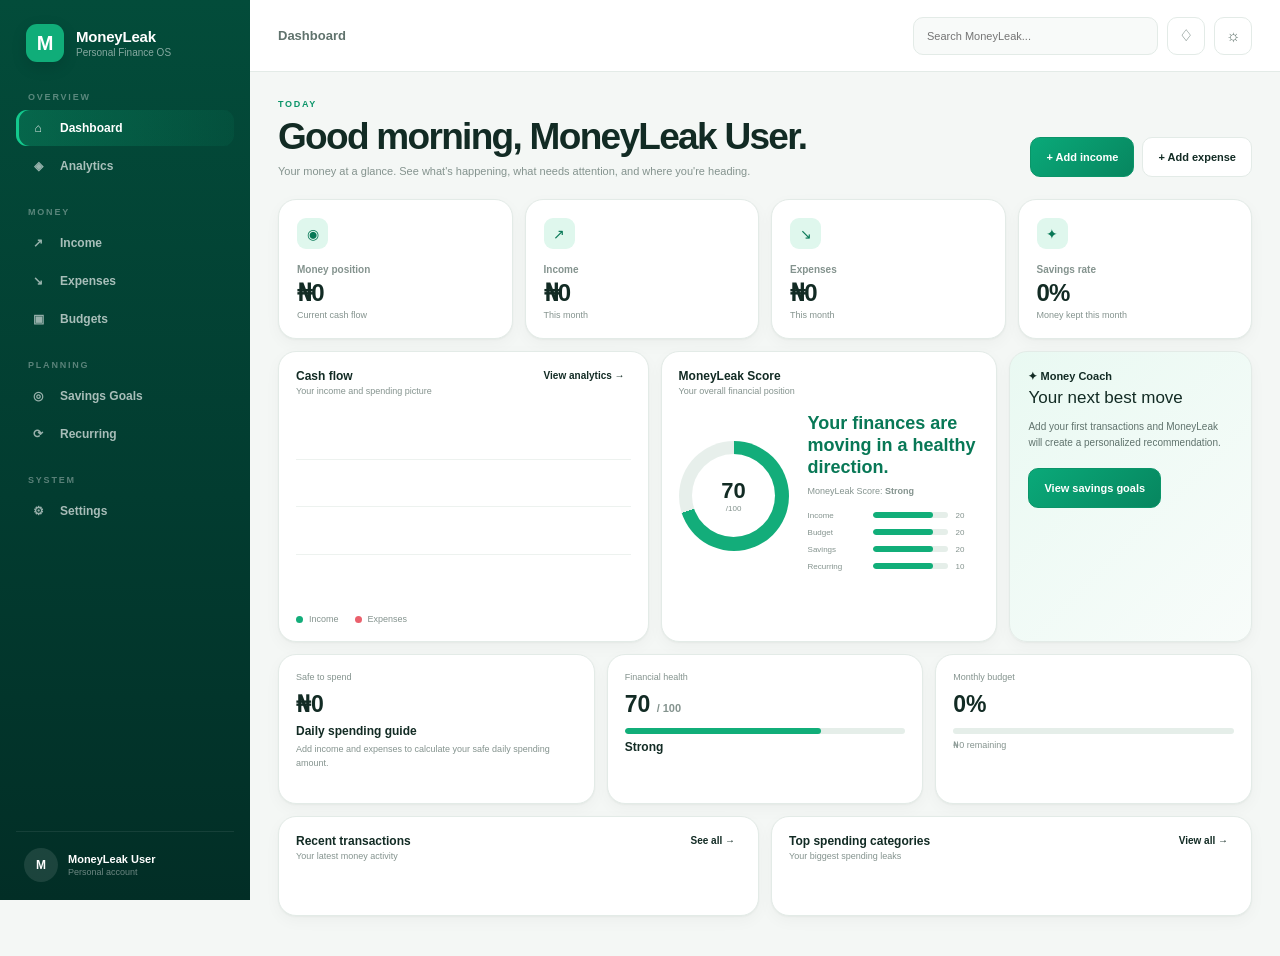
==== commit 04b0115f: "Update index.html" ====
--- a/index.html
+++ b/index.html
@@ -7004,12 +7004,188 @@
                 budgets[category]
             );
 
-        const value =
-            prompt(
-                `Enter a budget for ${category}:`,
-                current || ""
+        const value = await new Promise(resolve => {
+
+    const modal =
+        document.createElement("div");
+
+    modal.className = "modal-backdrop";
+
+    modal.innerHTML = `
+        <div class="modal" style="max-width:420px;">
+
+            <div class="modal-header">
+                <div>
+                    <h3 style="margin:0;">Edit budget</h3>
+                    <p style="margin:6px 0 0;color:var(--muted);">
+                        Update your ${escapeHTML(category)} spending limit.
+                    </p>
+                </div>
+
+                <button
+                    type="button"
+                    class="icon-btn"
+                    data-close-budget-modal
+                >
+                    ×
+                </button>
+            </div>
+
+            <div class="modal-body">
+
+                <label
+                    style="
+                        display:block;
+                        margin-bottom:8px;
+                        font-weight:600;
+                    "
+                >
+                    ${escapeHTML(category)} budget
+                </label>
+
+                <div style="position:relative;">
+                    <span
+                        style="
+                            position:absolute;
+                            left:14px;
+                            top:50%;
+                            transform:translateY(-50%);
+                            font-weight:600;
+                            color:var(--muted);
+                        "
+                    >₦</span>
+
+                    <input
+                        id="categoryBudgetModalInput"
+                        type="number"
+                        min="1"
+                        step="1"
+                        value="${current || ""}"
+                        placeholder="Enter budget amount"
+                        style="
+                            width:100%;
+                            padding:13px 14px 13px 32px;
+                            border:1px solid var(--border);
+                            border-radius:12px;
+                            background:var(--card);
+                            color:var(--text);
+                            font-size:16px;
+                            outline:none;
+                            box-sizing:border-box;
+                        "
+                    >
+                </div>
+
+            </div>
+
+            <div class="modal-footer">
+
+                <button
+                    type="button"
+                    class="secondary-btn"
+                    data-close-budget-modal
+                >
+                    Cancel
+                </button>
+
+                <button
+                    type="button"
+                    class="primary-btn"
+                    id="saveCategoryBudgetModal"
+                >
+                    Save budget
+                </button>
+
+            </div>
+
+        </div>
+    `;
+
+    document.body.appendChild(modal);
+
+    const input =
+        modal.querySelector(
+            "#categoryBudgetModalInput"
+        );
+
+    input.focus();
+    input.select();
+
+    const close = () => {
+        modal.remove();
+        resolve(null);
+    };
+
+    modal
+        .querySelectorAll(
+            "[data-close-budget-modal]"
+        )
+        .forEach(button => {
+            button.addEventListener(
+                "click",
+                close
             );
-
+        });
+
+    modal.addEventListener(
+        "click",
+        event => {
+            if (
+                event.target === modal
+            ) {
+                close();
+            }
+        }
+    );
+
+    modal
+        .querySelector(
+            "#saveCategoryBudgetModal"
+        )
+        .addEventListener(
+            "click",
+            () => {
+
+                const entered =
+                    input.value.trim();
+
+                if (!entered) {
+                    input.focus();
+                    return;
+                }
+
+                resolve(entered);
+                modal.remove();
+
+            }
+        );
+
+    input.addEventListener(
+        "keydown",
+        event => {
+
+            if (
+                event.key === "Enter"
+            ) {
+                event.preventDefault();
+
+                modal
+                    .querySelector(
+                        "#saveCategoryBudgetModal"
+                    )
+                    .click();
+            }
+
+            if (
+                event.key === "Escape"
+            ) {
+                close();
+            }
+
+        }
+    );
+
+});
         if (
             value === null
         ) {
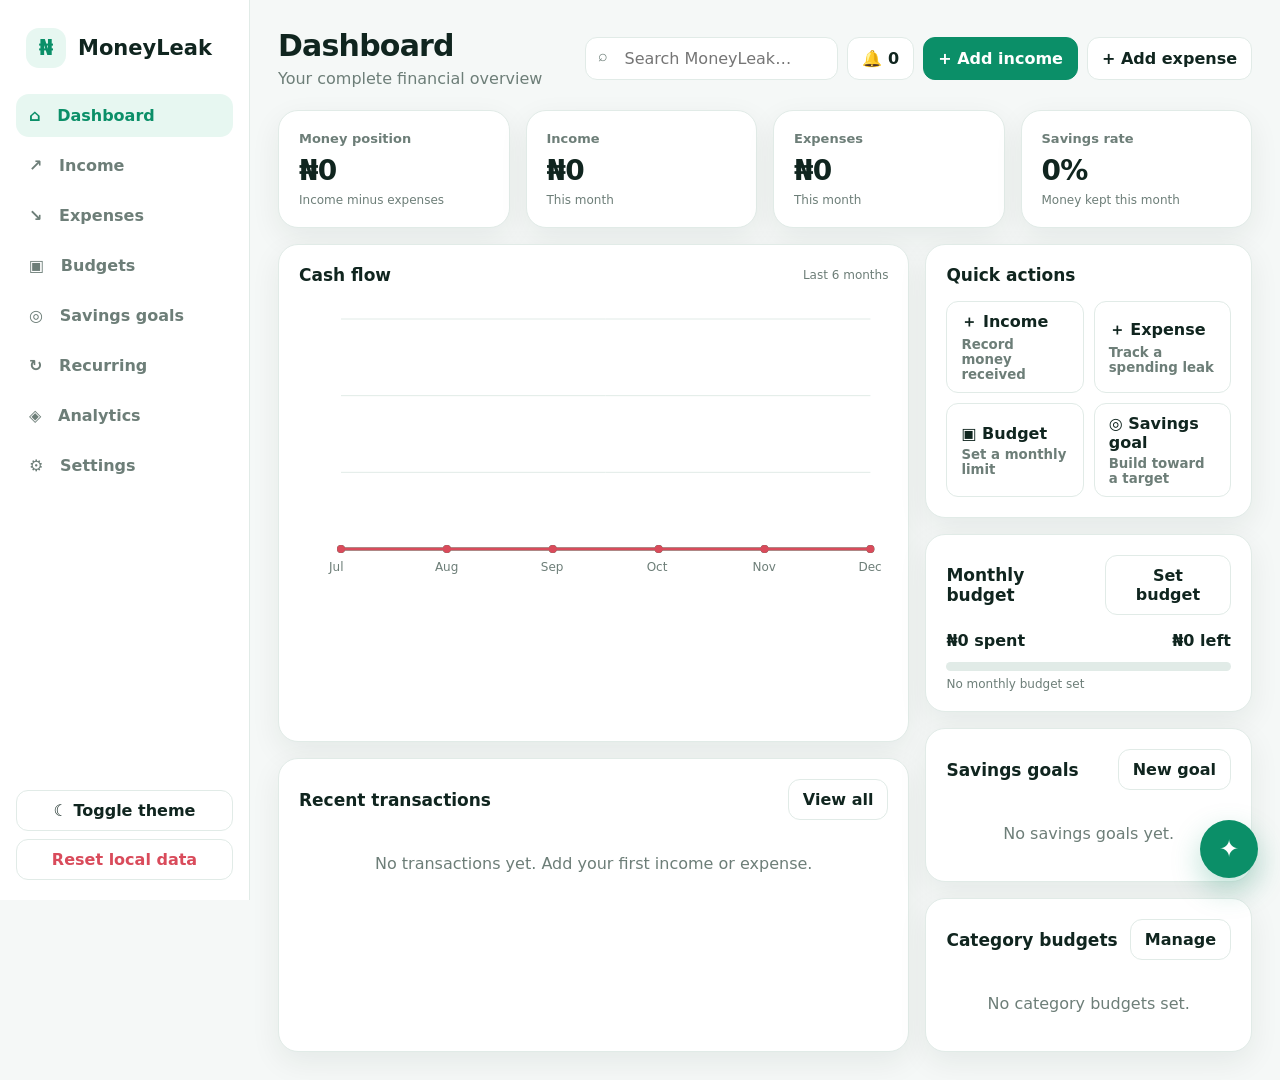
==== commit 6bf38a22: "Update index.html" ====
--- a/index.html
+++ b/index.html
@@ -1,7777 +1,534 @@
-<!DOCTYPE html>
+<!doctype html>
 <html lang="en">
 <head>
-<meta charset="UTF-8">
-<meta name="viewport" content="width=device-width, initial-scale=1.0">
-
-<title>MoneyLeak — Personal Finance OS</title>
-
+<meta charset="utf-8">
+<meta name="viewport" content="width=device-width,initial-scale=1">
+<meta name="theme-color" content="#0b8f68">
+<title>MoneyLeak — Personal Finance</title>
 <style>
-/* =========================================================
-   MONEY LEAK
-   PROFESSIONAL PERSONAL FINANCE OS
-========================================================= */
-
-:root {
-    --green-950: #022d24;
-    --green-900: #034536;
-    --green-800: #075b47;
-    --green-700: #087856;
-    --green-600: #0b9569;
-    --green-500: #13ad7a;
-    --green-100: #dff7ed;
-    --green-50: #effbf6;
-
-    --red: #e75b68;
-    --red-soft: #fff0f1;
-
-    --yellow: #e9a72f;
-    --yellow-soft: #fff8e7;
-
-    --blue: #4387e8;
-    --blue-soft: #edf4ff;
-
-    --text: #122b24;
-    --muted: #84938e;
-    --muted-dark: #60736d;
-
-    --background: #f4f7f5;
-    --surface: #ffffff;
-    --surface-2: #f8faf9;
-    --border: #e3ebe7;
-
-    --sidebar: 250px;
-
-    --shadow-sm:
-        0 1px 2px rgba(16, 42, 34, .04),
-        0 5px 16px rgba(16, 42, 34, .035);
-
-    --shadow-md:
-        0 12px 32px rgba(16, 42, 34, .08);
-
-    --radius: 18px;
-    --radius-sm: 12px;
-
-    --transition: 180ms ease;
-}
-
-[data-theme="dark"] {
-    --text: #edf8f4;
-    --muted: #8da39b;
-    --muted-dark: #b2c4be;
-
-    --background: #071713;
-    --surface: #0d211b;
-    --surface-2: #112920;
-    --border: #1d3a31;
-
-    --green-50: #102d25;
-    --green-100: #173f34;
-
-    --red-soft: #351d22;
-    --yellow-soft: #342a15;
-    --blue-soft: #172a42;
-
-    --shadow-sm:
-        0 1px 2px rgba(0,0,0,.2),
-        0 5px 16px rgba(0,0,0,.15);
-
-    --shadow-md:
-        0 15px 40px rgba(0,0,0,.3);
-}
-
-* {
-    box-sizing: border-box;
-}
-
-html {
-    scroll-behavior: smooth;
-}
-
-body {
-    margin: 0;
-    font-family:
-        Inter,
-        ui-sans-serif,
-        -apple-system,
-        BlinkMacSystemFont,
-        "Segoe UI",
-        sans-serif;
-    color: var(--text);
-    background: var(--background);
-    min-height: 100vh;
-}
-
-button,
-input,
-select,
-textarea {
-    font: inherit;
-}
-
-button {
-    cursor: pointer;
-}
-
-a {
-    color: inherit;
-    text-decoration: none;
-}
-
-/* =========================================================
-   APP SHELL
-========================================================= */
-
-.app {
-    min-height: 100vh;
-    display: flex;
-}
-
-/* =========================================================
-   SIDEBAR
-========================================================= */
-
-.sidebar {
-    width: var(--sidebar);
-    background:
-        linear-gradient(
-            180deg,
-            #034c3a 0%,
-            #023c30 55%,
-            #022e26 100%
-        );
-    color: #fff;
-    position: fixed;
-    inset: 0 auto 0 0;
-    z-index: 100;
-    display: flex;
-    flex-direction: column;
-    padding: 24px 16px 18px;
-}
-
-.brand {
-    display: flex;
-    align-items: center;
-    gap: 12px;
-    padding: 0 10px 30px;
-}
-
-.brand-logo {
-    width: 38px;
-    height: 38px;
-    border-radius: 11px;
-    background: #10ad79;
-    display: grid;
-    place-items: center;
-    font-weight: 900;
-    font-size: 20px;
-    box-shadow: 0 5px 16px rgba(0,0,0,.12);
-}
-
-.brand-text {
-    min-width: 0;
-}
-
-.brand-title {
-    font-weight: 800;
-    font-size: 15px;
-    letter-spacing: -.2px;
-}
-
-.brand-subtitle {
-    color: rgba(255,255,255,.52);
-    font-size: 10px;
-    margin-top: 2px;
-}
-
-.nav-group {
-    margin-bottom: 21px;
-}
-
-.nav-label {
-    color: rgba(255,255,255,.35);
-    font-size: 9px;
-    font-weight: 800;
-    letter-spacing: 1.8px;
-    padding: 0 12px;
-    margin-bottom: 8px;
-}
-
-.nav-item {
-    width: 100%;
-    border: 0;
-    background: transparent;
-    color: rgba(255,255,255,.66);
-    display: flex;
-    align-items: center;
-    gap: 12px;
-    padding: 11px 12px;
-    border-radius: 11px;
-    font-size: 12px;
-    font-weight: 650;
-    margin-bottom: 2px;
-    text-align: left;
-    transition: var(--transition);
-}
-
-.nav-item:hover {
-    color: #fff;
-    background: rgba(255,255,255,.07);
-}
-
-.nav-item.active {
-    color: #fff;
-    background: linear-gradient(
-        90deg,
-        rgba(13,173,121,.3),
-        rgba(13,173,121,.08)
-    );
-    box-shadow: inset 3px 0 0 #13c98d;
-}
-
-.nav-icon {
-    width: 20px;
-    text-align: center;
-    opacity: .9;
-}
-
-.sidebar-spacer {
-    flex: 1;
-}
-
-.sidebar-profile {
-    border-top: 1px solid rgba(255,255,255,.08);
-    padding: 16px 8px 0;
-    display: flex;
-    align-items: center;
-    gap: 10px;
-}
-
-.avatar {
-    width: 34px;
-    height: 34px;
-    border-radius: 50%;
-    background: rgba(255,255,255,.1);
-    display: grid;
-    place-items: center;
-    color: #fff;
-    font-weight: 800;
-    font-size: 12px;
-}
-
-.profile-name {
-    font-size: 11px;
-    font-weight: 700;
-}
-
-.profile-label {
-    color: rgba(255,255,255,.42);
-    font-size: 9px;
-    margin-top: 2px;
-}
-
-/* =========================================================
-   MAIN
-========================================================= */
-
-.main {
-    margin-left: var(--sidebar);
-    width: calc(100% - var(--sidebar));
-    min-height: 100vh;
-}
-
-.topbar {
-    height: 72px;
-    background: var(--surface);
-    border-bottom: 1px solid var(--border);
-    display: flex;
-    align-items: center;
-    justify-content: space-between;
-    padding: 0 28px;
-    position: sticky;
-    top: 0;
-    z-index: 50;
-}
-
-.page-title {
-    font-size: 13px;
-    font-weight: 700;
-    color: var(--muted-dark);
-}
-
-.topbar-right {
-    display: flex;
-    align-items: center;
-    gap: 9px;
-}
-
-.search {
-    width: 245px;
-    height: 38px;
-    border: 1px solid var(--border);
-    background: var(--surface-2);
-    border-radius: 10px;
-    padding: 0 13px;
-    color: var(--text);
-    outline: none;
-    font-size: 11px;
-}
-
-.search:focus {
-    border-color: var(--green-500);
-    box-shadow: 0 0 0 3px rgba(19,173,122,.09);
-}
-
-.icon-btn {
-    width: 38px;
-    height: 38px;
-    border-radius: 10px;
-    border: 1px solid var(--border);
-    background: var(--surface);
-    color: var(--muted-dark);
-    display: grid;
-    place-items: center;
-    transition: var(--transition);
-}
-
-.icon-btn:hover {
-    color: var(--green-700);
-    border-color: var(--green-500);
-    background: var(--green-50);
-}
-
-.content {
-    padding: 27px 28px 40px;
-    max-width: 1600px;
-    margin: auto;
-}
-
-/* =========================================================
-   PAGE HEADER
-========================================================= */
-
-.dashboard-header {
-    display: flex;
-    justify-content: space-between;
-    align-items: flex-end;
-    margin-bottom: 22px;
-}
-
-.eyebrow {
-    color: var(--green-600);
-    font-size: 9px;
-    letter-spacing: 1.7px;
-    font-weight: 900;
-    text-transform: uppercase;
-    margin-bottom: 7px;
-}
-
-.greeting {
-    font-size: clamp(25px, 3vw, 37px);
-    letter-spacing: -1.7px;
-    margin: 0;
-    font-weight: 850;
-}
-
-.subtitle {
-    color: var(--muted);
-    font-size: 11px;
-    margin: 7px 0 0;
-}
-
-.header-actions {
-    display: flex;
-    gap: 8px;
-}
-
-.btn {
-    height: 40px;
-    border-radius: 10px;
-    padding: 0 15px;
-    border: 1px solid var(--border);
-    background: var(--surface);
-    color: var(--text);
-    font-weight: 750;
-    font-size: 11px;
-    transition: var(--transition);
-}
-
-.btn:hover {
-    transform: translateY(-1px);
-    box-shadow: var(--shadow-sm);
-}
-
-.btn-primary {
-    border-color: var(--green-600);
-    color: white;
-    background: linear-gradient(
-        135deg,
-        #0aa979,
-        #07865f
-    );
-}
-
-.btn-danger {
-    background: var(--red);
-    color: #fff;
-    border-color: var(--red);
-}
-
-.btn-soft {
-    background: var(--green-50);
-    color: var(--green-700);
-    border-color: transparent;
-}
-
-/* =========================================================
-   STATS
-========================================================= */
-
-.stats-grid {
-    display: grid;
-    grid-template-columns: repeat(4, 1fr);
-    gap: 12px;
-    margin-bottom: 12px;
-}
-
-.card {
-    background: var(--surface);
-    border: 1px solid var(--border);
-    border-radius: var(--radius);
-    box-shadow: var(--shadow-sm);
-}
-
-.stat-card {
-    padding: 18px;
-    min-height: 126px;
-}
-
-.stat-top {
-    display: flex;
-    justify-content: space-between;
-    align-items: center;
-}
-
-.stat-icon {
-    width: 31px;
-    height: 31px;
-    border-radius: 9px;
-    background: var(--green-100);
-    color: var(--green-700);
-    display: grid;
-    place-items: center;
-    font-size: 14px;
-}
-
-.stat-label {
-    color: var(--muted);
-    font-size: 10px;
-    font-weight: 700;
-    margin-top: 15px;
-}
-
-.stat-value {
-    font-size: 24px;
-    font-weight: 850;
-    letter-spacing: -.8px;
-    margin-top: 4px;
-}
-
-.stat-note {
-    color: var(--muted);
-    font-size: 9px;
-    margin-top: 3px;
-}
-
-/* =========================================================
-   MAIN GRID
-========================================================= */
-
-.grid-main {
-    display: grid;
-    grid-template-columns: 1.1fr 1fr .72fr;
-    gap: 12px;
-}
-
-.card-header {
-    padding: 17px 17px 0;
-    display: flex;
-    justify-content: space-between;
-    align-items: flex-start;
-}
-
-.card-title {
-    font-size: 12px;
-    font-weight: 850;
-}
-
-.card-description {
-    color: var(--muted);
-    font-size: 9px;
-    margin-top: 3px;
-}
-
-.card-link {
-    border: 0;
-    background: transparent;
-    color: var(--text);
-    font-size: 10px;
-    font-weight: 800;
-}
-
-.card-body {
-    padding: 15px 17px 17px;
-}
-
-/* =========================================================
-   CASH FLOW CHART
-========================================================= */
-
-.cash-card {
-    min-height: 290px;
-}
-
-.chart-wrap {
-    height: 190px;
-    display: flex;
-    align-items: flex-end;
-    gap: 15px;
-    padding: 20px 8px 8px;
-    position: relative;
-}
-
-.chart-grid-line {
-    position: absolute;
-    left: 0;
-    right: 0;
-    height: 1px;
-    background: var(--border);
-    opacity: .65;
-}
-
-.chart-grid-line:nth-child(1) {
-    top: 25%;
-}
-
-.chart-grid-line:nth-child(2) {
-    top: 50%;
-}
-
-.chart-grid-line:nth-child(3) {
-    top: 75%;
-}
-
-.chart-column {
-    flex: 1;
-    height: 100%;
-    display: flex;
-    align-items: flex-end;
-    justify-content: center;
-    gap: 4px;
-    position: relative;
-    z-index: 2;
-}
-
-.bar {
-    width: 14px;
-    border-radius: 5px 5px 2px 2px;
-    min-height: 4px;
-}
-
-.bar.income {
-    background: #13ad7a;
-}
-
-.bar.expense {
-    background: #ea606c;
-}
-
-.chart-label {
-    position: absolute;
-    bottom: -18px;
-    color: var(--muted);
-    font-size: 8px;
-}
-
-.legend {
-    display: flex;
-    gap: 16px;
-    margin-top: 13px;
-}
-
-.legend-item {
-    color: var(--muted);
-    font-size: 9px;
-    display: flex;
-    gap: 6px;
-    align-items: center;
-}
-
-.legend-dot {
-    width: 7px;
-    height: 7px;
-    border-radius: 50%;
-}
-
-.legend-income {
-    background: #13ad7a;
-}
-
-.legend-expense {
-    background: #ea606c;
-}
-
-/* =========================================================
-   MONEY SCORE
-========================================================= */
-
-.score-card {
-    min-height: 290px;
-}
-
-.score-content {
-    display: flex;
-    gap: 19px;
-    align-items: center;
-    padding: 17px;
-}
-
-.score-ring {
-    width: 110px;
-    height: 110px;
-    border-radius: 50%;
-    background:
-        conic-gradient(
-            var(--green-500) var(--score, 70%),
-            #e7efeb 0
-        );
-    display: grid;
-    place-items: center;
-    flex: 0 0 auto;
-}
-
-.score-ring-inner {
-    width: 83px;
-    height: 83px;
-    border-radius: 50%;
-    background: var(--surface);
-    display: grid;
-    place-items: center;
-    text-align: center;
-}
-
-.score-number {
-    font-size: 22px;
-    font-weight: 900;
-}
-
-.score-small {
-    font-size: 8px;
-    color: var(--muted);
-}
-
-.score-heading {
-    color: var(--green-700);
-    font-size: 18px;
-    font-weight: 850;
-    line-height: 1.22;
-}
-
-.score-caption {
-    color: var(--muted);
-    font-size: 9px;
-    margin-top: 7px;
-}
-
-.score-bars {
-    margin-top: 15px;
-}
-
-.score-row {
-    display: grid;
-    grid-template-columns: 58px 1fr 24px;
-    align-items: center;
-    gap: 7px;
-    margin-bottom: 8px;
-}
-
-.score-row span {
-    font-size: 8px;
-    color: var(--muted);
-}
-
-.progress {
-    height: 6px;
-    background: #e5eee9;
-    border-radius: 999px;
-    overflow: hidden;
-}
-
-[data-theme="dark"] .progress {
-    background: #20372f;
-}
-
-.progress-fill {
-    height: 100%;
-    border-radius: inherit;
-    background: #11ae79;
-}
-
-/* =========================================================
-   MONEY COACH
-========================================================= */
-
-.coach-card {
-    min-height: 290px;
-    background:
-        linear-gradient(
-            135deg,
-            #e9f9f2,
-            #f8fcfa
-        );
-}
-
-[data-theme="dark"] .coach-card {
-    background:
-        linear-gradient(
-            135deg,
-            #0f3328,
-            #10271f
-        );
-}
-
-.coach-content {
-    padding: 18px;
-}
-
-.coach-label {
-    font-size: 11px;
-    font-weight: 850;
-}
-
-.coach-title {
-    font-size: 17px;
-    line-height: 1.25;
-    margin-top: 4px;
-}
-
-.coach-text {
-    color: var(--muted-dark);
-    font-size: 10px;
-    line-height: 1.6;
-    margin: 11px 0 17px;
-}
-
-/* =========================================================
-   LOWER CARDS
-========================================================= */
-
-.lower-grid {
-    display: grid;
-    grid-template-columns: 1fr 1fr 1fr;
-    gap: 12px;
-    margin-top: 12px;
-}
-
-.metric-card {
-    padding: 17px;
-    min-height: 150px;
-}
-
-.metric-label {
-    color: var(--muted);
-    font-size: 9px;
-}
-
-.metric-value {
-    font-size: 23px;
-    font-weight: 850;
-    margin-top: 9px;
-}
-
-.metric-title {
-    font-size: 12px;
-    font-weight: 800;
-    margin-top: 6px;
-}
-
-.metric-text {
-    color: var(--muted);
-    font-size: 9px;
-    line-height: 1.5;
-    margin-top: 5px;
-}
-
-/* =========================================================
-   DASHBOARD LOWER
-========================================================= */
-
-.dashboard-bottom {
-    display: grid;
-    grid-template-columns: 1fr 1fr;
-    gap: 12px;
-    margin-top: 12px;
-}
-
-.transactions-card,
-.categories-card,
-.goals-card,
-.alerts-card {
-    min-height: 100px;
-}
-
-.transaction-row {
-    display: flex;
-    justify-content: space-between;
-    align-items: center;
-    padding: 13px 17px;
-    border-top: 1px solid var(--border);
-}
-
-.transaction-main {
-    display: flex;
-    align-items: center;
-    gap: 10px;
-    min-width: 0;
-}
-
-.transaction-icon {
-    width: 32px;
-    height: 32px;
-    border-radius: 9px;
-    display: grid;
-    place-items: center;
-    flex: 0 0 auto;
-    font-weight: 900;
-}
-
-.transaction-icon.income {
-    color: var(--green-700);
-    background: var(--green-100);
-}
-
-.transaction-icon.expense {
-    color: var(--red);
-    background: var(--red-soft);
-}
-
-.transaction-name {
-    font-size: 10px;
-    font-weight: 800;
-}
-
-.transaction-meta {
-    color: var(--muted);
-    font-size: 8px;
-    margin-top: 3px;
-}
-
-.transaction-amount {
-    font-size: 11px;
-    font-weight: 850;
-}
-
-.positive {
-    color: var(--green-700);
-}
-
-.negative {
-    color: var(--red);
-}
-
-/* =========================================================
-   CATEGORIES
-========================================================= */
-
-.category-row {
-    padding: 11px 17px;
-    border-top: 1px solid var(--border);
-}
-
-.category-top {
-    display: flex;
-    justify-content: space-between;
-    font-size: 9px;
-    font-weight: 750;
-}
-
-.category-bar {
-    height: 5px;
-    border-radius: 999px;
-    background: var(--border);
-    margin-top: 7px;
-    overflow: hidden;
-}
-
-.category-fill {
-    height: 100%;
-    background: #11aa77;
-    border-radius: inherit;
-}
-
-/* =========================================================
-   PAGE SECTIONS
-========================================================= */
-
-.page {
-    display: none;
-    animation: pageIn .2s ease;
-}
-
-.page.active {
-    display: block;
-}
-
-@keyframes pageIn {
-    from {
-        opacity: 0;
-        transform: translateY(5px);
-    }
-    to {
-        opacity: 1;
-        transform: translateY(0);
-    }
-}
-
-.page-heading {
-    margin-bottom: 20px;
-}
-
-.page-heading h1 {
-    margin: 0;
-    font-size: 28px;
-    letter-spacing: -1px;
-}
-
-.page-heading p {
-    margin: 6px 0 0;
-    color: var(--muted);
-    font-size: 11px;
-}
-
-/* =========================================================
-   TABLES
-========================================================= */
-
-.table-card {
-    overflow: hidden;
-}
-
-.table-toolbar {
-    padding: 15px 17px;
-    border-bottom: 1px solid var(--border);
-    display: flex;
-    justify-content: space-between;
-    align-items: center;
-    gap: 10px;
-}
-
-.toolbar-left,
-.toolbar-right {
-    display: flex;
-    gap: 8px;
-    align-items: center;
-}
-
-.select,
-.input {
-    height: 38px;
-    border: 1px solid var(--border);
-    background: var(--surface);
-    color: var(--text);
-    border-radius: 9px;
-    padding: 0 11px;
-    outline: none;
-    font-size: 10px;
-}
-
-.input:focus,
-.select:focus,
-.textarea:focus {
-    border-color: var(--green-500);
-    box-shadow: 0 0 0 3px rgba(19,173,122,.08);
-}
-
-.table-scroll {
-    overflow-x: auto;
-}
-
-table {
-    width: 100%;
-    border-collapse: collapse;
-    min-width: 720px;
-}
-
-th {
-    text-align: left;
-    padding: 12px 17px;
-    background: var(--surface-2);
-    color: var(--muted);
-    font-size: 8px;
-    text-transform: uppercase;
-    letter-spacing: 1px;
-}
-
-td {
-    padding: 13px 17px;
-    border-top: 1px solid var(--border);
-    font-size: 10px;
-}
-
-td strong {
-    font-weight: 800;
-}
-
-.row-actions {
-    display: flex;
-    gap: 5px;
-}
-
-.small-btn {
-    border: 1px solid var(--border);
-    background: var(--surface);
-    color: var(--muted-dark);
-    border-radius: 7px;
-    height: 29px;
-    padding: 0 9px;
-    font-size: 8px;
-    font-weight: 750;
-}
-
-.small-btn:hover {
-    border-color: var(--green-500);
-    color: var(--green-700);
-}
-
-.small-btn.delete:hover {
-    border-color: var(--red);
-    color: var(--red);
-}
-
-/* =========================================================
-   ANALYTICS
-========================================================= */
-
-.analytics-grid {
-    display: grid;
-    grid-template-columns: 1.3fr .7fr;
-    gap: 12px;
-}
-
-.analytics-card {
-    padding: 17px;
-}
-
-.big-chart {
-    height: 300px;
-    position: relative;
-    margin-top: 20px;
-    border-bottom: 1px solid var(--border);
-    border-left: 1px solid var(--border);
-}
-
-.line-svg {
-    width: 100%;
-    height: 100%;
-    overflow: visible;
-}
-
-.analytics-stats {
-    display: grid;
-    grid-template-columns: repeat(3, 1fr);
-    gap: 10px;
-    margin-top: 12px;
-}
-
-.analytics-stat {
-    background: var(--surface-2);
-    border: 1px solid var(--border);
-    border-radius: 12px;
-    padding: 13px;
-}
-
-.analytics-stat span {
-    display: block;
-    color: var(--muted);
-    font-size: 8px;
-}
-
-.analytics-stat strong {
-    display: block;
-    font-size: 15px;
-    margin-top: 5px;
-}
-
-/* =========================================================
-   GOALS
-========================================================= */
-
-.goal-grid {
-    display: grid;
-    grid-template-columns: repeat(3, 1fr);
-    gap: 12px;
-}
-
-.goal-card {
-    padding: 17px;
-}
-
-.goal-top {
-    display: flex;
-    justify-content: space-between;
-    gap: 10px;
-}
-
-.goal-name {
-    font-size: 12px;
-    font-weight: 850;
-}
-
-.goal-percent {
-    font-size: 11px;
-    color: var(--green-700);
-    font-weight: 850;
-}
-
-.goal-values {
-    margin-top: 15px;
-    font-size: 10px;
-    color: var(--muted);
-}
-
-.goal-values strong {
-    color: var(--text);
-}
-
-.goal-progress {
-    height: 8px;
-    background: var(--border);
-    border-radius: 999px;
-    overflow: hidden;
-    margin-top: 12px;
-}
-
-.goal-fill {
-    height: 100%;
-    background: linear-gradient(
-        90deg,
-        #0aa879,
-        #20c58d
-    );
-}
-
-.goal-footer {
-    display: flex;
-    justify-content: space-between;
-    margin-top: 12px;
-    color: var(--muted);
-    font-size: 8px;
-}
-
-/* =========================================================
-   BUDGETS
-========================================================= */
-
-.budget-grid {
-    display: grid;
-    grid-template-columns: repeat(2, 1fr);
-    gap: 12px;
-}
-
-.budget-card {
-    padding: 17px;
-}
-
-.budget-header {
-    display: flex;
-    justify-content: space-between;
-}
-
-.budget-category {
-    font-weight: 850;
-    font-size: 12px;
-}
-
-.budget-amount {
-    font-size: 10px;
-    color: var(--muted);
-}
-
-.budget-progress {
-    height: 8px;
-    background: var(--border);
-    border-radius: 999px;
-    overflow: hidden;
-    margin: 15px 0 9px;
-}
-
-.budget-fill {
-    height: 100%;
-    background: #11a977;
-}
-
-.budget-fill.warning {
-    background: var(--yellow);
-}
-
-.budget-fill.danger {
-    background: var(--red);
-}
-
-.budget-bottom {
-    display: flex;
-    justify-content: space-between;
-    color: var(--muted);
-    font-size: 8px;
-}
-
-/* =========================================================
-   SETTINGS
-========================================================= */
-
-.settings-grid {
-    display: grid;
-    grid-template-columns: 230px 1fr;
-    gap: 12px;
-}
-
-.settings-menu {
-    padding: 8px;
-    height: fit-content;
-}
-
-.settings-tab {
-    width: 100%;
-    border: 0;
-    background: transparent;
-    color: var(--muted-dark);
-    padding: 11px;
-    border-radius: 9px;
-    text-align: left;
-    font-size: 10px;
-    font-weight: 750;
-}
-
-.settings-tab.active,
-.settings-tab:hover {
-    color: var(--green-700);
-    background: var(--green-50);
-}
-
-.settings-content {
-    padding: 21px;
-}
-
-.setting-section {
-    padding-bottom: 20px;
-    margin-bottom: 20px;
-    border-bottom: 1px solid var(--border);
-}
-
-.setting-section:last-child {
-    border-bottom: 0;
-    margin-bottom: 0;
-}
-
-.setting-section h3 {
-    margin: 0;
-    font-size: 13px;
-}
-
-.setting-section p {
-    color: var(--muted);
-    font-size: 9px;
-    margin: 5px 0 14px;
-}
-
-.form-grid {
-    display: grid;
-    grid-template-columns: repeat(2, 1fr);
-    gap: 12px;
-}
-
-.form-group {
-    display: flex;
-    flex-direction: column;
-    gap: 6px;
-}
-
-.form-group.full {
-    grid-column: 1 / -1;
-}
-
-.form-group label {
-    font-size: 9px;
-    font-weight: 750;
-    color: var(--muted-dark);
-}
-
-.textarea {
-    min-height: 90px;
-    resize: vertical;
-    border: 1px solid var(--border);
-    background: var(--surface);
-    color: var(--text);
-    border-radius: 9px;
-    padding: 10px;
-    outline: none;
-    font-size: 10px;
-}
-
-.toggle-row {
-    display: flex;
-    align-items: center;
-    justify-content: space-between;
-    padding: 12px 0;
-    border-bottom: 1px solid var(--border);
-}
-
-.toggle-title {
-    font-size: 10px;
-    font-weight: 750;
-}
-
-.toggle-description {
-    color: var(--muted);
-    font-size: 8px;
-    margin-top: 3px;
-}
-
-.switch {
-    position: relative;
-    width: 39px;
-    height: 21px;
-}
-
-.switch input {
-    opacity: 0;
-    width: 0;
-    height: 0;
-}
-
-.slider {
-    position: absolute;
-    inset: 0;
-    background: #ccd8d3;
-    border-radius: 999px;
-    transition: .2s;
-}
-
-.slider:before {
-    content: "";
-    position: absolute;
-    width: 15px;
-    height: 15px;
-    left: 3px;
-    top: 3px;
-    background: white;
-    border-radius: 50%;
-    transition: .2s;
-}
-
-.switch input:checked + .slider {
-    background: #10ab77;
-}
-
-.switch input:checked + .slider:before {
-    transform: translateX(18px);
-}
-
-/* =========================================================
-   MODAL
-========================================================= */
-
-.modal-backdrop {
-    position: fixed;
-    inset: 0;
-    background: rgba(2,20,16,.5);
-    backdrop-filter: blur(5px);
-    z-index: 500;
-    display: none;
-    align-items: center;
-    justify-content: center;
-    padding: 20px;
-}
-
-.modal-backdrop.open {
-    display: flex;
-}
-
-.modal {
-    width: min(520px, 100%);
-    background: var(--surface);
-    border: 1px solid var(--border);
-    border-radius: 20px;
-    box-shadow: 0 30px 80px rgba(0,0,0,.2);
-    animation: modalIn .2s ease;
-    max-height: 90vh;
-    overflow-y: auto;
-}
-
-@keyframes modalIn {
-    from {
-        opacity: 0;
-        transform: translateY(10px) scale(.98);
-    }
-    to {
-        opacity: 1;
-        transform: none;
-    }
-}
-
-.modal-header {
-    padding: 19px 20px;
-    border-bottom: 1px solid var(--border);
-    display: flex;
-    justify-content: space-between;
-    align-items: center;
-}
-
-.modal-header h2 {
-    margin: 0;
-    font-size: 16px;
-}
-
-.modal-close {
-    border: 0;
-    background: transparent;
-    color: var(--muted);
-    font-size: 18px;
-}
-
-.modal-body {
-    padding: 20px;
-}
-
-.modal-footer {
-    padding: 15px 20px;
-    border-top: 1px solid var(--border);
-    display: flex;
-    justify-content: flex-end;
-    gap: 8px;
-}
-
-/* =========================================================
-   TOAST
-========================================================= */
-
-.toast-container {
-    position: fixed;
-    right: 20px;
-    bottom: 20px;
-    z-index: 1000;
-    display: flex;
-    flex-direction: column;
-    gap: 8px;
-}
-
-.toast {
-    min-width: 250px;
-    max-width: 340px;
-    padding: 13px 15px;
-    background: var(--surface);
-    border: 1px solid var(--border);
-    border-radius: 12px;
-    box-shadow: var(--shadow-md);
-    font-size: 10px;
-    animation: toastIn .2s ease;
-}
-
-.toast strong {
-    display: block;
-    font-size: 10px;
-    margin-bottom: 3px;
-}
-
-.toast span {
-    color: var(--muted);
-}
-
-@keyframes toastIn {
-    from {
-        opacity: 0;
-        transform: translateX(15px);
-    }
-    to {
-        opacity: 1;
-        transform: none;
-    }
-}
-
-/* =========================================================
-   EMPTY
-========================================================= */
-
-.empty {
-    padding: 35px 20px;
-    text-align: center;
-    color: var(--muted);
-    font-size: 10px;
-}
-
-.empty strong {
-    color: var(--text);
-    display: block;
-    font-size: 12px;
-    margin-bottom: 5px;
-}
-
-/* =========================================================
-   MOBILE
-========================================================= */
-
-.mobile-menu {
-    display: none;
-}
-
-@media (max-width: 1150px) {
-    .stats-grid {
-        grid-template-columns: repeat(2, 1fr);
-    }
-
-    .grid-main {
-        grid-template-columns: 1fr 1fr;
-    }
-
-    .coach-card {
-        grid-column: 1 / -1;
-    }
-
-    .goal-grid {
-        grid-template-columns: repeat(2, 1fr);
-    }
-}
-
-@media (max-width: 850px) {
-    :root {
-        --sidebar: 0px;
-    }
-
-    .sidebar {
-        transform: translateX(-100%);
-        transition: transform .2s ease;
-        width: 250px;
-    }
-
-    .sidebar.open {
-        transform: translateX(0);
-    }
-
-    .main {
-        margin-left: 0;
-        width: 100%;
-    }
-
-    .mobile-menu {
-        display: grid;
-    }
-
-    .topbar {
-        padding: 0 15px;
-    }
-
-    .topbar-right .search {
-        display: none;
-    }
-
-    .content {
-        padding: 20px 15px 35px;
-    }
-
-    .dashboard-header {
-        align-items: flex-start;
-        flex-direction: column;
-        gap: 14px;
-    }
-
-    .grid-main,
-    .lower-grid,
-    .dashboard-bottom,
-    .analytics-grid,
-    .budget-grid,
-    .settings-grid {
-        grid-template-columns: 1fr;
-    }
-
-    .goal-grid {
-        grid-template-columns: 1fr;
-    }
-
-    .form-grid {
-        grid-template-columns: 1fr;
-    }
-
-    .stats-grid {
-        grid-template-columns: 1fr 1fr;
-    }
-}
-
-@media (max-width: 520px) {
-    .stats-grid {
-        grid-template-columns: 1fr;
-    }
-
-    .header-actions {
-        width: 100%;
-    }
-
-    .header-actions .btn {
-        flex: 1;
-    }
-
-    .score-content {
-        flex-direction: column;
-        align-items: flex-start;
-    }
-
-    .analytics-stats {
-        grid-template-columns: 1fr;
-    }
-
-    .table-toolbar {
-        align-items: flex-start;
-        flex-direction: column;
-    }
-}
+:root{
+  --bg:#f5f8f7;--card:#fff;--text:#10251f;--muted:#6d7e78;
+  --line:#e1ebe7;--accent:#0b8f68;--accent2:#087655;
+  --soft:#e7f7f1;--danger:#d94b5b;--warning:#b7791f;
+  --shadow:0 10px 30px rgba(16,37,31,.07);--radius:20px
+}
+*{box-sizing:border-box}
+html,body{margin:0;padding:0;background:var(--bg);color:var(--text);font-family:Inter,ui-sans-serif,system-ui,-apple-system,BlinkMacSystemFont,"Segoe UI",sans-serif}
+button,input,select{font:inherit}
+button{cursor:pointer}
+.app{min-height:100vh;display:flex}
+.sidebar{position:fixed;left:0;top:0;bottom:0;width:250px;background:var(--card);border-right:1px solid var(--line);padding:24px 16px;z-index:20}
+.brand{display:flex;align-items:center;gap:12px;padding:4px 10px 26px;font-weight:800;font-size:21px}
+.logo{width:40px;height:40px;border-radius:13px;background:var(--soft);display:grid;place-items:center;color:var(--accent);font-weight:900}
+.nav{display:grid;gap:7px}
+.nav button{border:0;background:transparent;color:var(--muted);padding:12px 13px;border-radius:13px;text-align:left;font-weight:650}
+.nav button:hover,.nav button.active{background:var(--soft);color:var(--accent)}
+.side-bottom{position:absolute;left:16px;right:16px;bottom:20px;display:grid;gap:8px}
+.main{margin-left:250px;width:calc(100% - 250px);padding:28px;max-width:1500px}
+.topbar{display:flex;align-items:center;justify-content:space-between;gap:16px;margin-bottom:22px}
+.title h1{margin:0;font-size:30px;letter-spacing:-.8px}
+.title p{margin:6px 0 0;color:var(--muted)}
+.actions{display:flex;gap:9px;flex-wrap:wrap;justify-content:flex-end}
+.btn{border:1px solid var(--line);background:var(--card);color:var(--text);padding:10px 14px;border-radius:12px;font-weight:700}
+.btn:hover{transform:translateY(-1px)}
+.btn.primary{background:var(--accent);border-color:var(--accent);color:white}
+.btn.danger{color:var(--danger)}
+.btn.icon{width:42px;height:42px;padding:0;display:grid;place-items:center}
+.grid{display:grid;gap:16px}
+.stats{grid-template-columns:repeat(4,minmax(0,1fr))}
+.card{background:var(--card);border:1px solid var(--line);border-radius:var(--radius);box-shadow:var(--shadow);padding:20px}
+.stat-label{color:var(--muted);font-size:13px;font-weight:700}
+.stat-value{font-size:28px;font-weight:850;margin-top:8px;letter-spacing:-.7px}
+.stat-note{font-size:12px;color:var(--muted);margin-top:6px}
+.content{grid-template-columns:minmax(0,1.45fr) minmax(300px,.75fr);margin-top:16px}
+.card-head{display:flex;justify-content:space-between;align-items:center;gap:12px;margin-bottom:16px}
+.card-head h2{font-size:17px;margin:0}
+.card-head span{color:var(--muted);font-size:12px}
+canvas{width:100%;height:280px;display:block}
+.quick{display:grid;grid-template-columns:repeat(2,1fr);gap:10px}
+.quick .btn{min-height:72px;text-align:left}
+.quick strong{display:block}
+.quick small{display:block;color:var(--muted);margin-top:4px}
+.tx{display:grid;gap:9px}
+.tx-row{display:flex;align-items:center;justify-content:space-between;gap:12px;padding:12px 0;border-bottom:1px solid var(--line)}
+.tx-row:last-child{border-bottom:0}
+.tx-left{display:flex;align-items:center;gap:10px;min-width:0}
+.tx-dot{width:10px;height:10px;border-radius:50%;background:var(--accent);flex:none}
+.tx-dot.expense{background:var(--danger)}
+.tx-name{font-weight:700;white-space:nowrap;overflow:hidden;text-overflow:ellipsis}
+.tx-meta{font-size:12px;color:var(--muted);margin-top:3px}
+.amount.income{color:var(--accent)}.amount.expense{color:var(--danger)}
+.progress{height:9px;background:var(--line);border-radius:999px;overflow:hidden;margin-top:12px}
+.progress i{display:block;height:100%;width:0;background:var(--accent);border-radius:inherit}
+.budget-row{padding:10px 0 14px;border-bottom:1px solid var(--line)}
+.budget-row:last-child{border-bottom:0}
+.budget-top{display:flex;justify-content:space-between;font-weight:700}
+.empty{color:var(--muted);padding:18px 0;text-align:center}
+.mobile-top{display:none}
+.overlay{position:fixed;inset:0;background:rgba(4,15,12,.48);display:none;align-items:center;justify-content:center;padding:18px;z-index:100}
+.overlay.open{display:flex}
+.modal{width:min(520px,100%);background:var(--card);border:1px solid var(--line);border-radius:22px;padding:22px;box-shadow:0 30px 80px rgba(0,0,0,.22)}
+.modal h2{margin:0 0 16px}.form{display:grid;gap:13px}
+.field{display:grid;gap:7px}.field label{font-size:13px;font-weight:750}
+.field input,.field select{width:100%;border:1px solid var(--line);background:var(--card);color:var(--text);padding:12px 13px;border-radius:12px;outline:none}
+.field input:focus,.field select:focus{border-color:var(--accent);box-shadow:0 0 0 3px rgba(11,143,104,.1)}
+.modal-actions{display:flex;justify-content:flex-end;gap:9px;margin-top:8px}
+.search{position:relative;min-width:240px}
+.search input{width:100%;padding:11px 13px 11px 38px;border:1px solid var(--line);border-radius:12px;background:var(--card);color:var(--text)}
+.search-icon{position:absolute;left:13px;top:9px;color:var(--muted)}
+.search-results{position:absolute;top:48px;left:0;right:0;background:var(--card);border:1px solid var(--line);border-radius:14px;box-shadow:var(--shadow);display:none;z-index:50;max-height:300px;overflow:auto}
+.search-results.open{display:block}
+.search-item{padding:11px 13px;border-bottom:1px solid var(--line);cursor:pointer}
+.search-item:last-child{border-bottom:0}.search-item:hover{background:var(--soft)}
+.search-item b{display:block}.search-item small{color:var(--muted)}
+.toast{position:fixed;right:20px;bottom:20px;background:var(--text);color:white;padding:13px 16px;border-radius:12px;display:none;z-index:200;box-shadow:var(--shadow)}
+.toast.show{display:block}
+.ai{position:fixed;right:22px;bottom:22px;width:58px;height:58px;border-radius:50%;border:0;background:var(--accent);color:#fff;font-size:24px;box-shadow:0 12px 30px rgba(11,143,104,.28);z-index:60}
+.ai-panel{position:fixed;right:22px;bottom:92px;width:min(360px,calc(100vw - 32px));height:470px;background:var(--card);border:1px solid var(--line);border-radius:20px;box-shadow:0 25px 70px rgba(0,0,0,.2);display:none;flex-direction:column;z-index:60;overflow:hidden}
+.ai-panel.open{display:flex}
+.ai-head{padding:15px 16px;border-bottom:1px solid var(--line);display:flex;justify-content:space-between;font-weight:800}
+.ai-messages{flex:1;padding:14px;overflow:auto;display:grid;align-content:start;gap:9px}
+.msg{max-width:86%;padding:10px 12px;border-radius:14px;background:var(--soft);font-size:13px;line-height:1.45}
+.msg.user{margin-left:auto;background:var(--accent);color:#fff}
+.ai-form{display:flex;gap:8px;padding:12px;border-top:1px solid var(--line)}
+.ai-form input{flex:1;border:1px solid var(--line);border-radius:12px;padding:10px 12px;background:var(--card);color:var(--text)}
+body.dark{--bg:#0b1512;--card:#10201b;--text:#edf7f3;--muted:#91a8a0;--line:#213932;--soft:#163a30;--accent:#20b886;--accent2:#25c593;--shadow:0 10px 30px rgba(0,0,0,.2)}
+@media(max-width:1050px){.stats{grid-template-columns:repeat(2,1fr)}.content{grid-template-columns:1fr}}
+@media(max-width:760px){
+ .sidebar{display:none}.main{margin:0;width:100%;padding:16px}.mobile-top{display:flex;align-items:center;justify-content:space-between;margin-bottom:18px}
+ .topbar{display:block}.actions{margin-top:14px;justify-content:flex-start}.search{min-width:0;width:100%;margin-top:12px}
+ .stats{grid-template-columns:1fr 1fr}.title h1{font-size:25px}
+}
+@media(max-width:470px){.stats{grid-template-columns:1fr}.quick{grid-template-columns:1fr}}
 </style>
 </head>
-
 <body>
-
 <div class="app">
-
-    <!-- =====================================================
-         SIDEBAR
-    ====================================================== -->
-
-    <aside class="sidebar" id="sidebar">
-
-        <div class="brand">
-            <div class="brand-logo">M</div>
-
-            <div class="brand-text">
-                <div class="brand-title">MoneyLeak</div>
-                <div class="brand-subtitle">
-                    Personal Finance OS
-                </div>
-            </div>
+  <aside class="sidebar">
+    <div class="brand"><div class="logo">₦</div>MoneyLeak</div>
+    <nav class="nav">
+      <button class="active" data-nav="dashboard">⌂ &nbsp; Dashboard</button>
+      <button data-nav="income">↗ &nbsp; Income</button>
+      <button data-nav="expenses">↘ &nbsp; Expenses</button>
+      <button data-nav="budgets">▣ &nbsp; Budgets</button>
+      <button data-nav="savings">◎ &nbsp; Savings goals</button>
+      <button data-nav="recurring">↻ &nbsp; Recurring</button>
+      <button data-nav="analytics">◈ &nbsp; Analytics</button>
+      <button data-nav="settings">⚙ &nbsp; Settings</button>
+    </nav>
+    <div class="side-bottom">
+      <button class="btn" id="themeBtn">☾ Toggle theme</button>
+      <button class="btn danger" id="resetBtn">Reset local data</button>
+    </div>
+  </aside>
+
+  <main class="main">
+    <div class="mobile-top">
+      <div class="brand" style="padding:0"><div class="logo">₦</div>MoneyLeak</div>
+      <button class="btn icon" id="mobileTheme">☾</button>
+    </div>
+
+    <header class="topbar">
+      <div class="title">
+        <h1>Dashboard</h1>
+        <p>Your complete financial overview</p>
+      </div>
+      <div class="actions">
+        <div class="search">
+          <span class="search-icon">⌕</span>
+          <input id="searchInput" placeholder="Search MoneyLeak…">
+          <div class="search-results" id="searchResults"></div>
         </div>
-
-        <div class="nav-group">
-
-            <div class="nav-label">
-                OVERVIEW
-            </div>
-
-            <button class="nav-item active"
-                    data-page="dashboard">
-                <span class="nav-icon">⌂</span>
-                Dashboard
-            </button>
-
-            <button class="nav-item"
-                    data-page="analytics">
-                <span class="nav-icon">◈</span>
-                Analytics
-            </button>
-
-        </div>
-
-        <div class="nav-group">
-
-            <div class="nav-label">
-                MONEY
-            </div>
-
-            <button class="nav-item"
-                    data-page="income">
-                <span class="nav-icon">↗</span>
-                Income
-            </button>
-
-            <button class="nav-item"
-                    data-page="expenses">
-                <span class="nav-icon">↘</span>
-                Expenses
-            </button>
-
-            <button class="nav-item"
-                    data-page="budgets">
-                <span class="nav-icon">▣</span>
-                Budgets
-            </button>
-
-        </div>
-
-        <div class="nav-group">
-
-            <div class="nav-label">
-                PLANNING
-            </div>
-
-            <button class="nav-item"
-                    data-page="goals">
-                <span class="nav-icon">◎</span>
-                Savings Goals
-            </button>
-
-            <button class="nav-item"
-                    data-page="recurring">
-                <span class="nav-icon">⟳</span>
-                Recurring
-            </button>
-
-        </div>
-
-        <div class="nav-group">
-
-            <div class="nav-label">
-                SYSTEM
-            </div>
-
-            <button class="nav-item"
-                    data-page="settings">
-                <span class="nav-icon">⚙</span>
-                Settings
-            </button>
-
-        </div>
-
-        <div class="sidebar-spacer"></div>
-
-        <div class="sidebar-profile">
-            <div class="avatar"
-                 id="sidebarAvatar">
-                M
-            </div>
-
-            <div>
-                <div class="profile-name"
-                     id="sidebarName">
-                    MoneyLeak User
-                </div>
-
-                <div class="profile-label">
-                    Personal account
-                </div>
-            </div>
-        </div>
-
-    </aside>
-
-    <!-- =====================================================
-         MAIN
-    ====================================================== -->
-
-    <main class="main">
-
-        <header class="topbar">
-
-            <div class="topbar-left">
-
-                <button class="icon-btn mobile-menu"
-                        id="mobileMenu">
-                    ☰
-                </button>
-
-                <div class="page-title"
-                     id="pageTitle">
-                    Dashboard
-                </div>
-
-            </div>
-
-            <div class="topbar-right">
-
-                <input
-                    class="search"
-                    id="globalSearch"
-                    type="search"
-                    placeholder="Search MoneyLeak..."
-                >
-
-                <button class="icon-btn"
-                        id="notificationBtn">
-                    ♢
-                </button>
-
-                <button class="icon-btn"
-                        id="themeBtn">
-                    ☼
-                </button>
-
-            </div>
-
-        </header>
-
-        <div class="content">
-
-            <!-- =================================================
-                 DASHBOARD
-            ================================================== -->
-
-            <section class="page active"
-                     id="page-dashboard">
-
-                <div class="dashboard-header">
-
-                    <div>
-
-                        <div class="eyebrow"
-                             id="todayLabel">
-                            TODAY
-                        </div>
-
-                        <h1 class="greeting"
-                            id="greeting">
-                            Good morning, MoneyLeak User.
-                        </h1>
-
-                        <p class="subtitle">
-                            Your money at a glance. See what's
-                            happening, what needs attention,
-                            and where you're heading.
-                        </p>
-
-                    </div>
-
-                    <div class="header-actions">
-
-                        <button class="btn btn-primary"
-                                data-open-modal="income">
-                            + Add income
-                        </button>
-
-                        <button class="btn"
-                                data-open-modal="expense">
-                            + Add expense
-                        </button>
-
-                    </div>
-
-                </div>
-
-                <!-- STATS -->
-
-                <div class="stats-grid">
-
-                    <div class="card stat-card">
-
-                        <div class="stat-top">
-                            <div class="stat-icon">◉</div>
-                        </div>
-
-                        <div class="stat-label">
-                            Money position
-                        </div>
-
-                        <div class="stat-value"
-                             id="statBalance">
-                            ₦0
-                        </div>
-
-                        <div class="stat-note">
-                            Current cash flow
-                        </div>
-
-                    </div>
-
-                    <div class="card stat-card">
-
-                        <div class="stat-top">
-                            <div class="stat-icon">↗</div>
-                        </div>
-
-                        <div class="stat-label">
-                            Income
-                        </div>
-
-                        <div class="stat-value"
-                             id="statIncome">
-                            ₦0
-                        </div>
-
-                        <div class="stat-note">
-                            This month
-                        </div>
-
-                    </div>
-
-                    <div class="card stat-card">
-
-                        <div class="stat-top">
-                            <div class="stat-icon">↘</div>
-                        </div>
-
-                        <div class="stat-label">
-                            Expenses
-                        </div>
-
-                        <div class="stat-value"
-                             id="statExpenses">
-                            ₦0
-                        </div>
-
-                        <div class="stat-note">
-                            This month
-                        </div>
-
-                    </div>
-
-                    <div class="card stat-card">
-
-                        <div class="stat-top">
-                            <div class="stat-icon">✦</div>
-                        </div>
-
-                        <div class="stat-label">
-                            Savings rate
-                        </div>
-
-                        <div class="stat-value"
-                             id="statSavingsRate">
-                            0%
-                        </div>
-
-                        <div class="stat-note">
-                            Money kept this month
-                        </div>
-
-                    </div>
-
-                </div>
-
-                <!-- MAIN THREE -->
-
-                <div class="grid-main">
-
-                    <!-- CASH FLOW -->
-
-                    <div class="card cash-card">
-
-                        <div class="card-header">
-
-                            <div>
-                                <div class="card-title">
-                                    Cash flow
-                                </div>
-
-                                <div class="card-description">
-                                    Your income and spending picture
-                                </div>
-                            </div>
-
-                            <button class="card-link"
-                                    data-page-link="analytics">
-                                View analytics →
-                            </button>
-
-                        </div>
-
-                        <div class="card-body">
-
-                            <div class="chart-wrap"
-                                 id="cashFlowChart">
-
-                                <div class="chart-grid-line"></div>
-                                <div class="chart-grid-line"></div>
-                                <div class="chart-grid-line"></div>
-
-                            </div>
-
-                            <div class="legend">
-
-                                <div class="legend-item">
-                                    <span class="legend-dot legend-income"></span>
-                                    Income
-                                </div>
-
-                                <div class="legend-item">
-                                    <span class="legend-dot legend-expense"></span>
-                                    Expenses
-                                </div>
-
-                            </div>
-
-                        </div>
-
-                    </div>
-
-                    <!-- SCORE -->
-
-                    <div class="card score-card">
-
-                        <div class="card-header">
-
-                            <div>
-                                <div class="card-title">
-                                    MoneyLeak Score
-                                </div>
-
-                                <div class="card-description">
-                                    Your overall financial position
-                                </div>
-                            </div>
-
-                        </div>
-
-                        <div class="score-content">
-
-                            <div class="score-ring"
-                                 id="scoreRing"
-                                 style="--score:70%">
-
-                                <div class="score-ring-inner">
-
-                                    <div>
-                                        <div class="score-number"
-                                             id="scoreNumber">
-                                            70
-                                        </div>
-
-                                        <div class="score-small">
-                                            /100
-                                        </div>
-                                    </div>
-
-                                </div>
-
-                            </div>
-
-                            <div>
-
-                                <div class="score-heading"
-                                     id="scoreHeading">
-                                    Your finances are moving
-                                    in a healthy direction.
-                                </div>
-
-                                <div class="score-caption">
-                                    MoneyLeak Score:
-                                    <strong id="scoreLevel">
-                                        Strong
-                                    </strong>
-                                </div>
-
-                                <div class="score-bars">
-
-                                    <div class="score-row">
-                                        <span>Income</span>
-
-                                        <div class="progress">
-                                            <div class="progress-fill"
-                                                 id="scoreIncome"
-                                                 style="width:80%">
-                                            </div>
-                                        </div>
-
-                                        <span>20</span>
-                                    </div>
-
-                                    <div class="score-row">
-                                        <span>Budget</span>
-
-                                        <div class="progress">
-                                            <div class="progress-fill"
-                                                 id="scoreBudget"
-                                                 style="width:80%">
-                                            </div>
-                                        </div>
-
-                                        <span>20</span>
-                                    </div>
-
-                                    <div class="score-row">
-                                        <span>Savings</span>
-
-                                        <div class="progress">
-                                            <div class="progress-fill"
-                                                 id="scoreSavings"
-                                                 style="width:80%">
-                                            </div>
-                                        </div>
-
-                                        <span>20</span>
-                                    </div>
-
-                                    <div class="score-row">
-                                        <span>Recurring</span>
-
-                                        <div class="progress">
-                                            <div class="progress-fill"
-                                                 id="scoreRecurring"
-                                                 style="width:80%">
-                                            </div>
-                                        </div>
-
-                                        <span>10</span>
-                                    </div>
-
-                                </div>
-
-                            </div>
-
-                        </div>
-
-                    </div>
-
-                    <!-- COACH -->
-
-                    <div class="card coach-card">
-
-                        <div class="coach-content">
-
-                            <div class="coach-label">
-                                ✦ Money Coach
-                            </div>
-
-                            <div class="coach-title">
-                                Your next best move
-                            </div>
-
-                            <div class="coach-text"
-                                 id="coachText">
-                                Add your first transactions
-                                and MoneyLeak will create a
-                                personalized recommendation.
-                            </div>
-
-                            <button class="btn btn-primary"
-                                    data-page-link="goals">
-                                View savings goals
-                            </button>
-
-                        </div>
-
-                    </div>
-
-                </div>
-
-                <!-- LOWER METRICS -->
-
-                <div class="lower-grid">
-
-                    <div class="card metric-card">
-
-                        <div class="metric-label">
-                            Safe to spend
-                        </div>
-
-                        <div class="metric-value"
-                             id="safeSpend">
-                            ₦0
-                        </div>
-
-                        <div class="metric-title">
-                            Daily spending guide
-                        </div>
-
-                        <div class="metric-text"
-                             id="safeSpendText">
-                            Add income and expenses to calculate
-                            your safe daily spending amount.
-                        </div>
-
-                    </div>
-
-                    <div class="card metric-card">
-
-                        <div class="metric-label">
-                            Financial health
-                        </div>
-
-                        <div class="metric-value">
-                            <span id="healthScore">
-                                70
-                            </span>
-                            <span style="
-                                font-size:11px;
-                                color:var(--muted);
-                            ">
-                                / 100
-                            </span>
-                        </div>
-
-                        <div class="progress"
-                             style="margin-top:10px">
-
-                            <div class="progress-fill"
-                                 id="healthProgress"
-                                 style="width:70%">
-                            </div>
-
-                        </div>
-
-                        <div class="metric-title"
-                             id="healthText">
-                            Strong
-                        </div>
-
-                    </div>
-
-                    <div class="card metric-card">
-
-                        <div class="metric-label">
-                            Monthly budget
-                        </div>
-
-                        <div class="metric-value"
-                             id="budgetPercent">
-                            0%
-                        </div>
-
-                        <div class="progress"
-                             style="margin-top:10px">
-
-                            <div class="progress-fill"
-                                 id="budgetProgress"
-                                 style="width:0%">
-                            </div>
-
-                        </div>
-
-                        <div class="metric-text">
-                            <span id="budgetRemaining">
-                                ₦0
-                            </span>
-                            remaining
-                        </div>
-
-                    </div>
-
-                </div>
-
-                <!-- DASHBOARD BOTTOM -->
-
-                <div class="dashboard-bottom">
-
-                    <div class="card transactions-card">
-
-                        <div class="card-header">
-
-                            <div>
-                                <div class="card-title">
-                                    Recent transactions
-                                </div>
-
-                                <div class="card-description">
-                                    Your latest money activity
-                                </div>
-                            </div>
-
-                            <button class="card-link"
-                                    data-page-link="income">
-                                See all →
-                            </button>
-
-                        </div>
-
-                        <div id="recentTransactions"></div>
-
-                    </div>
-
-                    <div class="card categories-card">
-
-                        <div class="card-header">
-
-                            <div>
-                                <div class="card-title">
-                                    Top spending categories
-                                </div>
-
-                                <div class="card-description">
-                                    Your biggest spending leaks
-                                </div>
-                            </div>
-
-                            <button class="card-link"
-                                    data-page-link="expenses">
-                                View all →
-                            </button>
-
-                        </div>
-
-                        <div id="topCategories"></div>
-
-                    </div>
-
-                </div>
-
-            </section>
-
-
-            <!-- =================================================
-                 ANALYTICS
-            ================================================== -->
-
-            <section class="page"
-                     id="page-analytics">
-
-                <div class="page-heading">
-
-                    <h1>Analytics</h1>
-
-                    <p>
-                        Understand your money with clear,
-                        actionable financial insights.
-                    </p>
-
-                </div>
-
-                <div class="analytics-grid">
-
-                    <div class="card analytics-card">
-
-                        <div class="card-title">
-                            Income vs expenses
-                        </div>
-
-                        <div class="card-description">
-                            Monthly financial performance
-                        </div>
-
-                        <div class="big-chart">
-                            <svg class="line-svg"
-                                 viewBox="0 0 700 300"
-                                 preserveAspectRatio="none">
-
-                                <polyline
-                                    id="incomeLine"
-                                    fill="none"
-                                    stroke="#10aa78"
-                                    stroke-width="4"
-                                    stroke-linecap="round"
-                                    stroke-linejoin="round"
-                                    points="">
-                                </polyline>
-
-                                <polyline
-                                    id="expenseLine"
-                                    fill="none"
-                                    stroke="#e75b68"
-                                    stroke-width="4"
-                                    stroke-linecap="round"
-                                    stroke-linejoin="round"
-                                    points="">
-                                </polyline>
-
-                            </svg>
-                        </div>
-
-                        <div class="analytics-stats">
-
-                            <div class="analytics-stat">
-                                <span>Total income</span>
-                                <strong id="analyticsIncome">
-                                    ₦0
-                                </strong>
-                            </div>
-
-                            <div class="analytics-stat">
-                                <span>Total expenses</span>
-                                <strong id="analyticsExpenses">
-                                    ₦0
-                                </strong>
-                            </div>
-
-                            <div class="analytics-stat">
-                                <span>Net cash flow</span>
-                                <strong id="analyticsNet">
-                                    ₦0
-                                </strong>
-                            </div>
-
-                        </div>
-
-                    </div>
-
-                    <div class="card analytics-card">
-
-                        <div class="card-title">
-                            Spending breakdown
-                        </div>
-
-                        <div class="card-description">
-                            Where your money goes
-                        </div>
-
-                        <div id="analyticsCategories"
-                             style="margin-top:20px">
-                        </div>
-
-                    </div>
-
-                </div>
-
-            </section>
-
-
-            <!-- =================================================
-                 INCOME
-            ================================================== -->
-
-            <section class="page"
-                     id="page-income">
-
-                <div class="page-heading"
-                     style="display:flex;justify-content:space-between;align-items:flex-end;gap:15px">
-
-                    <div>
-                        <h1>Income</h1>
-                        <p>
-                            Track every source of money coming in.
-                        </p>
-                    </div>
-
-                    <button class="btn btn-primary"
-                            data-open-modal="income">
-                        + Add income
-                    </button>
-
-                </div>
-
-                <div class="card table-card">
-
-                    <div class="table-toolbar">
-
-                        <div class="toolbar-left">
-
-                            <input
-                                class="input"
-                                id="incomeSearch"
-                                placeholder="Search income..."
-                            >
-
-                            <select class="select"
-                                    id="incomeCategoryFilter">
-                                <option value="all">
-                                    All sources
-                                </option>
-                            </select>
-
-                        </div>
-
-                        <div class="toolbar-right">
-                            <strong id="incomeTotal">
-                                ₦0
-                            </strong>
-                        </div>
-
-                    </div>
-
-                    <div class="table-scroll">
-
-                        <table>
-
-                            <thead>
-                                <tr>
-                                    <th>Description</th>
-                                    <th>Source</th>
-                                    <th>Date</th>
-                                    <th>Amount</th>
-                                    <th>Actions</th>
-                                </tr>
-                            </thead>
-
-                            <tbody id="incomeTable"></tbody>
-
-                        </table>
-
-                    </div>
-
-                </div>
-
-            </section>
-
-
-            <!-- =================================================
-                 EXPENSES
-            ================================================== -->
-
-            <section class="page"
-                     id="page-expenses">
-
-                <div class="page-heading"
-                     style="display:flex;justify-content:space-between;align-items:flex-end;gap:15px">
-
-                    <div>
-                        <h1>Expenses</h1>
-                        <p>
-                            Find the leaks and take control
-                            of your spending.
-                        </p>
-                    </div>
-
-                    <button class="btn btn-primary"
-                            data-open-modal="expense">
-                        + Add expense
-                    </button>
-
-                </div>
-
-                <div class="card table-card">
-
-                    <div class="table-toolbar">
-
-                        <div class="toolbar-left">
-
-                            <input
-                                class="input"
-                                id="expenseSearch"
-                                placeholder="Search expenses..."
-                            >
-
-                            <select class="select"
-                                    id="expenseCategoryFilter">
-                                <option value="all">
-                                    All categories
-                                </option>
-                            </select>
-
-                        </div>
-
-                        <div class="toolbar-right">
-                            <strong id="expenseTotal">
-                                ₦0
-                            </strong>
-                        </div>
-
-                    </div>
-
-                    <div class="table-scroll">
-
-                        <table>
-
-                            <thead>
-                                <tr>
-                                    <th>Description</th>
-                                    <th>Category</th>
-                                    <th>Date</th>
-                                    <th>Amount</th>
-                                    <th>Actions</th>
-                                </tr>
-                            </thead>
-
-                            <tbody id="expenseTable"></tbody>
-
-                        </table>
-
-                    </div>
-
-                </div>
-
-            </section>
-
-
-            <!-- =================================================
-                 BUDGETS
-            ================================================== -->
-
-            <section class="page"
-                     id="page-budgets">
-
-                <div class="page-heading"
-                     style="display:flex;justify-content:space-between;align-items:flex-end">
-
-                    <div>
-                        <h1>Budgets</h1>
-                        <p>
-                            Set limits and prevent unnecessary
-                            money leaks.
-                        </p>
-                    </div>
-
-                    <button class="btn btn-primary"
-                            id="setBudgetBtn">
-                        Set monthly budget
-                    </button>
-
-                </div>
-
-                <div class="budget-grid"
-                     id="budgetGrid">
-                </div>
-
-            </section>
-
-
-            <!-- =================================================
-                 SAVINGS GOALS
-            ================================================== -->
-
-            <section class="page"
-                     id="page-goals">
-
-                <div class="page-heading"
-                     style="display:flex;justify-content:space-between;align-items:flex-end">
-
-                    <div>
-                        <h1>Savings Goals</h1>
-                        <p>
-                            Give every financial goal a clear
-                            destination.
-                        </p>
-                    </div>
-
-                    <button class="btn btn-primary"
-                            data-open-modal="goal">
-                        + New goal
-                    </button>
-
-                </div>
-
-                <div class="goal-grid"
-                     id="goalGrid">
-                </div>
-
-            </section>
-
-
-            <!-- =================================================
-                 RECURRING
-            ================================================== -->
-
-            <section class="page"
-                     id="page-recurring">
-
-                <div class="page-heading"
-                     style="display:flex;justify-content:space-between;align-items:flex-end">
-
-                    <div>
-                        <h1>Recurring</h1>
-                        <p>
-                            Keep track of subscriptions,
-                            bills and repeated income.
-                        </p>
-                    </div>
-
-                    <button class="btn btn-primary"
-                            data-open-modal="recurring">
-                        + Add recurring
-                    </button>
-
-                </div>
-
-                <div class="card table-card">
-
-                    <div class="table-scroll">
-
-                        <table>
-
-                            <thead>
-                                <tr>
-                                    <th>Name</th>
-                                    <th>Type</th>
-                                    <th>Category</th>
-                                    <th>Frequency</th>
-                                    <th>Amount</th>
-                                    <th>Status</th>
-                                    <th>Actions</th>
-                                </tr>
-                            </thead>
-
-                            <tbody id="recurringTable"></tbody>
-
-                        </table>
-
-                    </div>
-
-                </div>
-
-            </section>
-
-
-            <!-- =================================================
-                 SETTINGS
-            ================================================== -->
-
-            <section class="page"
-                     id="page-settings">
-
-                <div class="page-heading">
-
-                    <h1>Settings</h1>
-
-                    <p>
-                        Customize your MoneyLeak experience.
-                    </p>
-
-                </div>
-
-                <div class="settings-grid">
-
-                    <div class="card settings-menu">
-
-                        <button class="settings-tab active">
-                            Profile
-                        </button>
-
-                        <button class="settings-tab">
-                            Appearance
-                        </button>
-
-                        <button class="settings-tab">
-                            Notifications
-                        </button>
-
-                        <button class="settings-tab">
-                            Data
-                        </button>
-
-                    </div>
-
-                    <div class="card settings-content">
-
-                        <div class="setting-section">
-
-                            <h3>
-                                Profile
-                            </h3>
-
-                            <p>
-                                Personalize your MoneyLeak
-                                account.
-                            </p>
-
-                            <div class="form-grid">
-
-                                <div class="form-group">
-
-                                    <label>
-                                        Your name
-                                    </label>
-
-                                    <input
-                                        class="input"
-                                        id="settingsName"
-                                        placeholder="Your name"
-                                    >
-
-                                </div>
-
-                                <div class="form-group">
-
-                                    <label>
-                                        Currency
-                                    </label>
-
-                                    <select
-                                        class="select"
-                                        id="settingsCurrency">
-
-                                        <option value="NGN">
-                                            Nigerian Naira — ₦
-                                        </option>
-
-                                        <option value="USD">
-                                            US Dollar — $
-                                        </option>
-
-                                        <option value="GBP">
-                                            British Pound — £
-                                        </option>
-
-                                        <option value="EUR">
-                                            Euro — €
-                                        </option>
-
-                                    </select>
-
-                                </div>
-
-                            </div>
-
-                            <button
-                                class="btn btn-primary"
-                                id="saveSettings"
-                                style="margin-top:15px">
-
-                                Save changes
-
-                            </button>
-
-                        </div>
-
-                        <div class="setting-section">
-
-                            <h3>
-                                Appearance
-                            </h3>
-
-                            <p>
-                                Control how MoneyLeak looks.
-                            </p>
-
-                            <div class="toggle-row">
-
-                                <div>
-                                    <div class="toggle-title">
-                                        Dark mode
-                                    </div>
-
-                                    <div class="toggle-description">
-                                        Use a darker interface.
-                                    </div>
-                                </div>
-
-                                <label class="switch">
-
-                                    <input
-                                        type="checkbox"
-                                        id="darkToggle"
-                                    >
-
-                                    <span class="slider"></span>
-
-                                </label>
-
-                            </div>
-
-                        </div>
-
-                        <div class="setting-section">
-
-                            <h3>
-                                Notifications
-                            </h3>
-
-                            <p>
-                                Control MoneyLeak alerts.
-                            </p>
-
-                            <div class="toggle-row">
-
-                                <div>
-                                    <div class="toggle-title">
-                                        Financial alerts
-                                    </div>
-
-                                    <div class="toggle-description">
-                                        Receive useful spending
-                                        reminders.
-                                    </div>
-                                </div>
-
-                                <label class="switch">
-
-                                    <input
-                                        type="checkbox"
-                                        id="notificationToggle"
-                                        checked
-                                    >
-
-                                    <span class="slider"></span>
-
-                                </label>
-
-                            </div>
-
-                        </div>
-
-                        <div class="setting-section">
-
-                            <h3>
-                                Data
-                            </h3>
-
-                            <p>
-                                Manage your local MoneyLeak data.
-                            </p>
-
-                            <button
-                                class="btn"
-                                id="exportData">
-                                Export data
-                            </button>
-
-                            <button
-                                class="btn btn-danger"
-                                id="clearData"
-                                style="margin-left:7px">
-                                Clear all data
-                            </button>
-
-                        </div>
-
-                    </div>
-
-                </div>
-
-            </section>
-
-        </div>
-
-    </main>
-
-</div>
-
-
-<!-- =========================================================
-     MODAL
-========================================================= -->
-
-<div class="modal-backdrop"
-     id="modalBackdrop">
-
-    <div class="modal">
-
-        <div class="modal-header">
-
-            <h2 id="modalTitle">
-                Add transaction
-            </h2>
-
-            <button class="modal-close"
-                    id="modalClose">
-                ×
-            </button>
-
-        </div>
-
-        <form id="modalForm">
-
-            <div class="modal-body"
-                 id="modalBody">
-            </div>
-
-            <div class="modal-footer">
-
-                <button type="button"
-                        class="btn"
-                        id="modalCancel">
-                    Cancel
-                </button>
-
-                <button type="submit"
-                        class="btn btn-primary"
-                        id="modalSubmit">
-                    Save
-                </button>
-
-            </div>
-
-        </form>
-
+        <button class="btn" id="notifyBtn">🔔 <span id="badge">0</span></button>
+        <button class="btn primary" id="incomeBtn">+ Add income</button>
+        <button class="btn" id="expenseBtn">+ Add expense</button>
+      </div>
+    </header>
+
+    <section class="grid stats">
+      <article class="card"><div class="stat-label">Money position</div><div class="stat-value" id="balance">₦0</div><div class="stat-note">Income minus expenses</div></article>
+      <article class="card"><div class="stat-label">Income</div><div class="stat-value" id="incomeTotal">₦0</div><div class="stat-note">This month</div></article>
+      <article class="card"><div class="stat-label">Expenses</div><div class="stat-value" id="expenseTotal">₦0</div><div class="stat-note">This month</div></article>
+      <article class="card"><div class="stat-label">Savings rate</div><div class="stat-value" id="savingsRate">0%</div><div class="stat-note">Money kept this month</div></article>
+    </section>
+
+    <section class="grid content">
+      <div class="grid">
+        <article class="card">
+          <div class="card-head"><h2>Cash flow</h2><span>Last 6 months</span></div>
+          <canvas id="cashChart"></canvas>
+        </article>
+
+        <article class="card">
+          <div class="card-head"><h2>Recent transactions</h2><button class="btn" id="viewAll">View all</button></div>
+          <div class="tx" id="transactions"></div>
+        </article>
+      </div>
+
+      <div class="grid">
+        <article class="card">
+          <div class="card-head"><h2>Quick actions</h2></div>
+          <div class="quick">
+            <button class="btn" data-action="income"><strong>＋ Income</strong><small>Record money received</small></button>
+            <button class="btn" data-action="expense"><strong>＋ Expense</strong><small>Track a spending leak</small></button>
+            <button class="btn" data-action="budget"><strong>▣ Budget</strong><small>Set a monthly limit</small></button>
+            <button class="btn" data-action="goal"><strong>◎ Savings goal</strong><small>Build toward a target</small></button>
+          </div>
+        </article>
+
+        <article class="card">
+          <div class="card-head"><h2>Monthly budget</h2><button class="btn" id="budgetBtn">Set budget</button></div>
+          <div style="display:flex;justify-content:space-between;font-weight:750"><span id="budgetUsed">₦0 spent</span><span id="budgetLeft">₦0 left</span></div>
+          <div class="progress"><i id="budgetFill"></i></div>
+          <div class="stat-note" id="budgetPercent">No monthly budget set</div>
+        </article>
+
+        <article class="card">
+          <div class="card-head"><h2>Savings goals</h2><button class="btn" id="goalBtn">New goal</button></div>
+          <div id="goals"></div>
+        </article>
+
+        <article class="card">
+          <div class="card-head"><h2>Category budgets</h2><button class="btn" id="categoryBtn">Manage</button></div>
+          <div id="categoryBudgets"></div>
+        </article>
+      </div>
+    </section>
+  </main>
+</div>
+
+<div class="overlay" id="modalOverlay">
+  <div class="modal">
+    <h2 id="modalTitle">Add transaction</h2>
+    <form class="form" id="modalForm">
+      <input type="hidden" id="txType">
+      <div class="field"><label>Amount</label><input id="amount" type="number" min="0.01" step="0.01" required placeholder="e.g. 50000"></div>
+      <div class="field"><label>Description</label><input id="description" required placeholder="e.g. Salary, food, transport"></div>
+      <div class="field"><label>Category</label>
+        <select id="category">
+          <option>Salary</option><option>Business</option><option>Freelance</option><option>Food</option><option>Transport</option><option>Bills</option><option>Shopping</option><option>Rent</option><option>Entertainment</option><option>Health</option><option>Education</option><option>Other</option>
+        </select>
+      </div>
+      <div class="field"><label>Date</label><input id="date" type="date" required></div>
+      <div class="modal-actions"><button type="button" class="btn" id="cancelModal">Cancel</button><button class="btn primary">Save</button></div>
+    </form>
+  </div>
+</div>
+
+<div class="overlay" id="budgetOverlay">
+  <div class="modal">
+    <h2>Monthly budget</h2>
+    <form class="form" id="budgetForm">
+      <div class="field"><label>Budget amount</label><input id="budgetAmount" type="number" min="0" step="0.01" required placeholder="e.g. 200000"></div>
+      <div class="modal-actions"><button type="button" class="btn" data-close="budgetOverlay">Cancel</button><button class="btn primary">Save budget</button></div>
+    </form>
+  </div>
+</div>
+
+<div class="overlay" id="goalOverlay">
+  <div class="modal">
+    <h2>New savings goal</h2>
+    <form class="form" id="goalForm">
+      <div class="field"><label>Goal name</label><input id="goalName" required placeholder="e.g. New laptop"></div>
+      <div class="field"><label>Target amount</label><input id="goalTarget" type="number" min="1" required placeholder="e.g. 500000"></div>
+      <div class="field"><label>Current saved</label><input id="goalCurrent" type="number" min="0" value="0" required></div>
+      <div class="field"><label>Deadline</label><input id="goalDeadline" type="date"></div>
+      <div class="modal-actions"><button type="button" class="btn" data-close="goalOverlay">Cancel</button><button class="btn primary">Create goal</button></div>
+    </form>
+  </div>
+</div>
+
+<div class="overlay" id="categoryOverlay">
+  <div class="modal">
+    <h2>Category budget</h2>
+    <form class="form" id="categoryForm">
+      <div class="field"><label>Category</label><select id="budgetCategory"><option>Food</option><option>Transport</option><option>Bills</option><option>Shopping</option><option>Rent</option><option>Entertainment</option><option>Health</option><option>Education</option><option>Other</option></select></div>
+      <div class="field"><label>Limit</label><input id="categoryAmount" type="number" min="0" step="0.01" required placeholder="e.g. 50000"></div>
+      <div class="modal-actions"><button type="button" class="btn" data-close="categoryOverlay">Cancel</button><button class="btn primary">Save limit</button></div>
+    </form>
+  </div>
+</div>
+
+<div class="overlay" id="notifyOverlay">
+  <div class="modal">
+    <h2>MoneyLeak notifications</h2>
+    <div id="notificationList"></div>
+    <div class="modal-actions"><button class="btn" data-close="notifyOverlay">Close</button></div>
+  </div>
+</div>
+
+<div class="overlay" id="settingsOverlay">
+  <div class="modal">
+    <h2>MoneyLeak settings</h2>
+    <div class="form">
+      <button class="btn" id="exportBtn">Export backup JSON</button>
+      <label class="btn" style="text-align:center">Import backup JSON<input id="importInput" type="file" accept=".json,application/json" hidden></label>
+      <button class="btn danger" id="settingsReset">Reset all local data</button>
+      <button class="btn" data-close="settingsOverlay">Close</button>
     </div>
-
-</div>
-
-
-<!-- =========================================================
-     TOASTS
-========================================================= -->
-
-<div class="toast-container"
-     id="toastContainer">
-</div>
-
+  </div>
+</div>
+
+<button class="ai" id="aiBtn" title="MoneyLeak Assistant">✦</button>
+<div class="ai-panel" id="aiPanel">
+  <div class="ai-head"><span>MoneyLeak Assistant</span><button class="btn icon" id="aiClose">×</button></div>
+  <div class="ai-messages" id="aiMessages"></div>
+  <form class="ai-form" id="aiForm"><input id="aiInput" placeholder="Ask about your money…"><button class="btn primary">Send</button></form>
+</div>
+<div class="toast" id="toast"></div>
 
 <script>
-/* =========================================================
-   MONEY LEAK — COMPLETE APPLICATION ENGINE
-========================================================= */
-
 (() => {
-
 "use strict";
 
-/* =========================================================
-   STORAGE
-========================================================= */
-
 const KEYS = {
-    transactions: "moneyLeakTransactions",
-    goals: "moneyLeakSavingsGoals",
-    budget: "moneyLeakMonthlyBudget",
-    categoryBudgets: "moneyLeakCategoryBudgets",
-    recurring: "moneyLeakRecurringTransactions",
-    settings: "moneyLeakSettings"
+  transactions:"moneyLeakTransactions",
+  goals:"moneyLeakSavingsGoals",
+  budget:"moneyLeakMonthlyBudget",
+  categories:"moneyLeakCategoryBudgets",
+  settings:"moneyLeakSettings",
+  notifications:"moneyLeakNotifications"
 };
 
-
-/* =========================================================
-   CONSTANTS
-========================================================= */
-
-const CATEGORIES = [
-    "Food",
-    "Transport",
-    "Shopping",
-    "Bills",
-    "Housing",
-    "Entertainment",
-    "Health",
-    "Education",
-    "Family",
-    "Travel",
-    "Subscriptions",
-    "Personal",
-    "Business",
-    "Other"
+const $ = id => document.getElementById(id);
+const money = n => "₦" + Number(n || 0).toLocaleString("en-NG",{minimumFractionDigits:0,maximumFractionDigits:2});
+const today = () => new Date().toISOString().slice(0,10);
+const read = (key, fallback) => {
+  try { const v = JSON.parse(localStorage.getItem(key)); return v ?? fallback; }
+  catch { return fallback; }
+};
+const write = (key, value) => localStorage.setItem(key, JSON.stringify(value));
+const uid = () => Date.now().toString(36)+Math.random().toString(36).slice(2,8);
+
+function transactions(){ return read(KEYS.transactions,[]); }
+function goals(){ return read(KEYS.goals,[]); }
+function categoryBudgets(){ return read(KEYS.categories,{}); }
+function monthlyBudget(){ return Number(localStorage.getItem(KEYS.budget) || 0); }
+function thisMonth(d){ const x=new Date(d); const n=new Date(); return x.getFullYear()===n.getFullYear() && x.getMonth()===n.getMonth(); }
+function addNotification(text){
+  const list=read(KEYS.notifications,[]);
+  list.unshift({id:uid(),text,date:new Date().toISOString(),read:false});
+  write(KEYS.notifications,list.slice(0,50));
+}
+function toast(text){ $("toast").textContent=text; $("toast").classList.add("show"); setTimeout(()=>$("toast").classList.remove("show"),2200); }
+
+function totals(){
+  const tx=transactions().filter(x=>thisMonth(x.date));
+  const income=tx.filter(x=>x.type==="income").reduce((s,x)=>s+Number(x.amount),0);
+  const expense=tx.filter(x=>x.type==="expense").reduce((s,x)=>s+Number(x.amount),0);
+  return {income,expense,balance:income-expense,rate:income?Math.max(0,((income-expense)/income)*100):0};
+}
+
+function renderStats(){
+  const t=totals();
+  $("balance").textContent=money(t.balance);
+  $("incomeTotal").textContent=money(t.income);
+  $("expenseTotal").textContent=money(t.expense);
+  $("savingsRate").textContent=Math.round(t.rate)+"%";
+}
+
+function renderTransactions(){
+  const box=$("transactions");
+  const list=transactions().sort((a,b)=>new Date(b.date)-new Date(a.date)).slice(0,7);
+  if(!list.length){box.innerHTML='<div class="empty">No transactions yet. Add your first income or expense.</div>';return;}
+  box.innerHTML=list.map(x=>`
+    <div class="tx-row">
+      <div class="tx-left"><i class="tx-dot ${x.type==="expense"?"expense":""}"></i>
+        <div><div class="tx-name">${escapeHtml(x.description||x.category)}</div><div class="tx-meta">${escapeHtml(x.category)} · ${escapeHtml(x.date)}</div></div>
+      </div>
+      <strong class="amount ${x.type}">${x.type==="income"?"+":"-"}${money(x.amount)}</strong>
+    </div>`).join("");
+}
+
+function renderBudget(){
+  const b=monthlyBudget(), spent=totals().expense;
+  const left=Math.max(0,b-spent), pct=b?Math.min(100,(spent/b)*100):0;
+  $("budgetUsed").textContent=money(spent)+" spent";
+  $("budgetLeft").textContent=money(left)+" left";
+  $("budgetFill").style.width=pct+"%";
+  $("budgetPercent").textContent=b?Math.round(pct)+"% of monthly budget used":"No monthly budget set";
+}
+
+function renderGoals(){
+  const box=$("goals"), list=goals();
+  if(!list.length){box.innerHTML='<div class="empty">No savings goals yet.</div>';return;}
+  box.innerHTML=list.slice(0,4).map(g=>{
+    const target=Number(g.target)||0,current=Math.min(Number(g.current)||0,target),pct=target?Math.min(100,current/target*100):0;
+    return `<div class="budget-row">
+      <div class="budget-top"><span>${escapeHtml(g.name)}</span><span>${Math.round(pct)}%</span></div>
+      <div class="stat-note">${money(current)} saved of ${money(target)}${g.deadline?" · "+escapeHtml(g.deadline):""}</div>
+      <div class="progress"><i style="width:${pct}%"></i></div>
+    </div>`;
+  }).join("");
+}
+
+function renderCategoryBudgets(){
+  const box=$("categoryBudgets"), budgets=categoryBudgets(), entries=Object.entries(budgets);
+  if(!entries.length){box.innerHTML='<div class="empty">No category budgets set.</div>';return;}
+  const tx=transactions().filter(x=>thisMonth(x.date)&&x.type==="expense");
+  box.innerHTML=entries.map(([cat,limit])=>{
+    const spent=tx.filter(x=>x.category===cat).reduce((s,x)=>s+Number(x.amount),0);
+    const pct=limit?Math.min(100,spent/Number(limit)*100):0;
+    return `<div class="budget-row"><div class="budget-top"><span>${escapeHtml(cat)}</span><span>${money(spent)} / ${money(limit)}</span></div><div class="progress"><i style="width:${pct}%"></i></div></div>`;
+  }).join("");
+}
+
+function renderNotifications(){
+  const list=read(KEYS.notifications,[]);
+  const unread=list.filter(x=>!x.read).length;
+  $("badge").textContent=unread;
+  const box=$("notificationList");
+  box.innerHTML=list.length?list.slice(0,10).map(x=>`<div class="budget-row"><strong>${escapeHtml(x.text)}</strong><div class="stat-note">${new Date(x.date).toLocaleString()}</div></div>`).join(""):'<div class="empty">No notifications.</div>';
+}
+
+function renderChart(){
+  const canvas=$("cashChart"), ctx=canvas.getContext("2d"), rect=canvas.getBoundingClientRect(), dpr=devicePixelRatio||1;
+  canvas.width=Math.max(300,rect.width*dpr); canvas.height=280*dpr; ctx.setTransform(dpr,0,0,dpr,0,0);
+  const w=rect.width,h=280,p={l:42,r:18,t:18,b:32};
+  ctx.clearRect(0,0,w,h);
+  const now=new Date(), months=[];
+  for(let i=5;i>=0;i--) months.push(new Date(now.getFullYear(),now.getMonth()-i,1));
+  const tx=transactions();
+  const data=months.map(m=>{
+    const y=m.getFullYear(), mo=m.getMonth();
+    const a=tx.filter(x=>{const d=new Date(x.date);return d.getFullYear()===y&&d.getMonth()===mo&&x.type==="income"}).reduce((s,x)=>s+Number(x.amount),0);
+    const e=tx.filter(x=>{const d=new Date(x.date);return d.getFullYear()===y&&d.getMonth()===mo&&x.type==="expense"}).reduce((s,x)=>s+Number(x.amount),0);
+    return {label:m.toLocaleDateString("en",{month:"short"}),income:a,expense:e};
+  });
+  const max=Math.max(1,...data.flatMap(x=>[x.income,x.expense]));
+  ctx.strokeStyle=getComputedStyle(document.body).getPropertyValue("--line");ctx.lineWidth=1;
+  for(let i=0;i<4;i++){const y=p.t+(h-p.t-p.b)*i/3;ctx.beginPath();ctx.moveTo(p.l,y);ctx.lineTo(w-p.r,y);ctx.stroke();}
+  const draw=(key)=>{
+    ctx.strokeStyle=key==="income"?getComputedStyle(document.body).getPropertyValue("--accent"):getComputedStyle(document.body).getPropertyValue("--danger");
+    ctx.lineWidth=3;ctx.beginPath();
+    data.forEach((v,i)=>{const x=p.l+(w-p.l-p.r)*i/(data.length-1);const y=h-p.b-(v[key]/max)*(h-p.t-p.b);i?ctx.lineTo(x,y):ctx.moveTo(x,y);});ctx.stroke();
+    data.forEach((v,i)=>{const x=p.l+(w-p.l-p.r)*i/(data.length-1);const y=h-p.b-(v[key]/max)*(h-p.t-p.b);ctx.fillStyle=ctx.strokeStyle;ctx.beginPath();ctx.arc(x,y,4,0,Math.PI*2);ctx.fill();});
+  };
+  draw("income");draw("expense");
+  ctx.fillStyle=getComputedStyle(document.body).getPropertyValue("--muted");ctx.font="12px system-ui";
+  data.forEach((v,i)=>{const x=p.l+(w-p.l-p.r)*i/(data.length-1);ctx.fillText(v.label,x-12,h-10);});
+}
+
+function escapeHtml(v){return String(v??"").replace(/[&<>"']/g,c=>({"&":"&amp;","<":"&lt;",">":"&gt;",'"':"&quot;","'":"&#39;"}[c]));}
+
+function openModal(type){
+  $("txType").value=type;$("modalTitle").textContent=type==="income"?"Add income":"Add expense";
+  $("date").value=today();$("amount").value="";$("description").value="";
+  $("modalOverlay").classList.add("open");setTimeout(()=>$("amount").focus(),50);
+}
+function closeAll(){document.querySelectorAll(".overlay").forEach(x=>x.classList.remove("open"));}
+
+$("modalForm").addEventListener("submit",e=>{
+  e.preventDefault();
+  const type=$("txType").value, amount=Number($("amount").value);
+  if(!amount||amount<=0)return;
+  const list=transactions();
+  list.push({id:uid(),type,amount,description:$("description").value.trim(),category:$("category").value,date:$("date").value||today()});
+  write(KEYS.transactions,list);addNotification(`${type==="income"?"Income":"Expense"} recorded: ${money(amount)}.`);closeAll();render();toast("Transaction saved.");
+});
+
+$("budgetForm").addEventListener("submit",e=>{
+  e.preventDefault();const n=Number($("budgetAmount").value);if(n<0)return;
+  localStorage.setItem(KEYS.budget,String(n));addNotification(`Monthly budget set to ${money(n)}.`);closeAll();render();toast("Budget saved.");
+});
+$("goalForm").addEventListener("submit",e=>{
+  e.preventDefault();const name=$("goalName").value.trim(),target=Number($("goalTarget").value),current=Number($("goalCurrent").value);
+  if(!name||target<=0)return;
+  const list=goals();list.push({id:uid(),name,target,current,deadline:$("goalDeadline").value||""});write(KEYS.goals,list);
+  addNotification(`Savings goal created: ${name}.`);closeAll();render();toast("Goal created.");
+});
+$("categoryForm").addEventListener("submit",e=>{
+  e.preventDefault();const cat=$("budgetCategory").value,n=Number($("categoryAmount").value);if(n<0)return;
+  const b=categoryBudgets();b[cat]=n;write(KEYS.categories,b);addNotification(`${cat} budget set to ${money(n)}.`);closeAll();render();toast("Category budget saved.");
+});
+
+$("incomeBtn").onclick=()=>openModal("income");
+$("expenseBtn").onclick=()=>openModal("expense");
+$("budgetBtn").onclick=()=>{$("budgetAmount").value=monthlyBudget()||"";$("budgetOverlay").classList.add("open")};
+$("goalBtn").onclick=()=>{$("goalForm").reset();$("goalCurrent").value=0;$("goalOverlay").classList.add("open")};
+$("categoryBtn").onclick=()=>{$("categoryAmount").value="";$("categoryOverlay").classList.add("open")};
+$("notifyBtn").onclick=()=>{$("notifyOverlay").classList.add("open");const l=read(KEYS.notifications,[]);l.forEach(x=>x.read=true);write(KEYS.notifications,l);renderNotifications()};
+$("cancelModal").onclick=closeAll;
+document.querySelectorAll("[data-close]").forEach(b=>b.onclick=()=>$(b.dataset.close).classList.remove("open"));
+document.querySelectorAll(".overlay").forEach(o=>o.addEventListener("click",e=>{if(e.target===o)o.classList.remove("open")}));
+
+document.querySelectorAll("[data-action]").forEach(b=>b.onclick=()=>{
+  const a=b.dataset.action;
+  if(a==="income"||a==="expense")openModal(a);
+  if(a==="budget")$("budgetBtn").click();
+  if(a==="goal")$("goalBtn").click();
+});
+
+function navigate(name){
+  const pages={dashboard:"./index.html",income:"./income.html",expenses:"./expenses.html",budgets:"./budgets.html",savings:"./savings.html",recurring:"./recurring.html",analytics:"./analytics.html"};
+  if(name==="settings"){$("settingsOverlay").classList.add("open");return;}
+  if(pages[name])location.href=pages[name];
+}
+document.querySelectorAll("[data-nav]").forEach(b=>b.onclick=()=>navigate(b.dataset.nav));
+
+$("viewAll").onclick=()=>navigate("expenses");
+$("themeBtn").onclick=$("mobileTheme").onclick=toggleTheme;
+function toggleTheme(){document.body.classList.toggle("dark");write(KEYS.settings,{dark:document.body.classList.contains("dark")});renderChart();}
+const settings=read(KEYS.settings,{});
+if(settings.dark)document.body.classList.add("dark");
+
+$("resetBtn").onclick=$("settingsReset").onclick=()=>{
+  if(confirm("Reset MoneyLeak? This deletes local transactions, goals, budgets, notifications and settings in this browser.")){
+    Object.values(KEYS).forEach(k=>localStorage.removeItem(k));location.reload();
+  }
+};
+
+$("exportBtn").onclick=()=>{
+  const data={transactions:transactions(),savingsGoals:goals(),monthlyBudget:monthlyBudget(),categoryBudgets:categoryBudgets(),settings:read(KEYS.settings,{}),notifications:read(KEYS.notifications,[])};
+  const blob=new Blob([JSON.stringify(data,null,2)],{type:"application/json"}),url=URL.createObjectURL(blob),a=document.createElement("a");
+  a.href=url;a.download="moneyleak-backup-"+today()+".json";a.click();URL.revokeObjectURL(url);toast("Backup exported.");
+};
+$("importInput").onchange=e=>{
+  const file=e.target.files?.[0];if(!file)return;const r=new FileReader();
+  r.onload=()=>{try{const d=JSON.parse(r.result);if(Array.isArray(d.transactions))write(KEYS.transactions,d.transactions);if(Array.isArray(d.savingsGoals))write(KEYS.goals,d.savingsGoals);if(d.monthlyBudget!==undefined)localStorage.setItem(KEYS.budget,String(Number(d.monthlyBudget)||0));if(d.categoryBudgets)write(KEYS.categories,d.categoryBudgets);if(d.settings)write(KEYS.settings,d.settings);if(d.notifications)write(KEYS.notifications,d.notifications);toast("Backup imported.");setTimeout(()=>location.reload(),700)}catch{alert("Invalid MoneyLeak backup file.")}};
+  r.readAsText(file);
+};
+
+const pageIndex=[
+  ["Dashboard","Overview, balance, cash flow","./index.html"],
+  ["Income","Manage income and earnings","./income.html"],
+  ["Expenses","Track spending and leaks","./expenses.html"],
+  ["Budgets","Monthly and category limits","./budgets.html"],
+  ["Savings goals","Targets and progress","./savings.html"],
+  ["Recurring","Bills and subscriptions","./recurring.html"],
+  ["Analytics","Charts and trends","./analytics.html"],
+  ["Settings","Preferences and backups","settings"]
 ];
-
-const INCOME_SOURCES = [
-    "Salary",
-    "Freelance",
-    "Business",
-    "Investment",
-    "Gift",
-    "Bonus",
-    "Side Hustle",
-    "Other"
-];
-
-const CURRENCIES = {
-    NGN: {
-        symbol: "₦",
-        locale: "en-NG"
-    },
-
-    USD: {
-        symbol: "$",
-        locale: "en-US"
-    },
-
-    GBP: {
-        symbol: "£",
-        locale: "en-GB"
-    },
-
-    EUR: {
-        symbol: "€",
-        locale: "en-IE"
-    }
-};
-
-
-/* =========================================================
-   HELPERS
-========================================================= */
-
-const $ = selector =>
-    document.querySelector(selector);
-
-const $$ = selector =>
-    Array.from(document.querySelectorAll(selector));
-
-function num(value) {
-
-    const number = Number(value);
-
-    return Number.isFinite(number)
-        ? number
-        : 0;
-}
-
-
-function uid(prefix = "ml") {
-
-    return (
-        prefix +
-        "_" +
-        Date.now() +
-        "_" +
-        Math.random()
-            .toString(36)
-            .slice(2, 8)
-    );
-}
-
-
-function read(key, fallback) {
-
-    try {
-
-        const value =
-            localStorage.getItem(key);
-
-        return value === null
-            ? fallback
-            : JSON.parse(value);
-
-    } catch {
-
-        return fallback;
-
-    }
-}
-
-
-function write(key, value) {
-
-    localStorage.setItem(
-        key,
-        JSON.stringify(value)
-    );
-}
-
-
-function today() {
-
-    const d = new Date();
-
-    return [
-        d.getFullYear(),
-        String(d.getMonth() + 1)
-            .padStart(2, "0"),
-        String(d.getDate())
-            .padStart(2, "0")
-    ].join("-");
-}
-
-
-function monthKey(date) {
-
-    const d = new Date(date);
-
-    if (Number.isNaN(d.getTime())) {
-        return today().slice(0,7);
-    }
-
-    return (
-        d.getFullYear() +
-        "-" +
-        String(d.getMonth() + 1)
-            .padStart(2, "0")
-    );
-}
-
-
-function escapeHTML(value) {
-
-    return String(value ?? "")
-        .replace(/&/g, "&amp;")
-        .replace(/</g, "&lt;")
-        .replace(/>/g, "&gt;")
-        .replace(/"/g, "&quot;")
-        .replace(/'/g, "&#039;");
-}
-
-
-function initials(name) {
-
-    return (
-        String(name || "MoneyLeak User")
-            .trim()
-            .charAt(0)
-            .toUpperCase() ||
-        "M"
-    );
-}
-
-
-function formatCurrency(value) {
-
-    const settings =
-        getSettings();
-
-    const currency =
-        CURRENCIES[settings.currency]
-        || CURRENCIES.NGN;
-
-    try {
-
-        return new Intl.NumberFormat(
-            currency.locale,
-            {
-                style: "currency",
-                currency: settings.currency,
-                maximumFractionDigits: 0
-            }
-        ).format(num(value));
-
-    } catch {
-
-        return (
-            currency.symbol +
-            num(value).toLocaleString()
-        );
-
-    }
-}
-
-
-function formatDate(date) {
-
-    const d = new Date(date);
-
-    if (Number.isNaN(d.getTime())) {
-        return String(date || "");
-    }
-
-    return d.toLocaleDateString(
-        "en-GB",
-        {
-            day: "numeric",
-            month: "short",
-            year: "numeric"
-        }
-    );
-}
-
-
-/* =========================================================
-   SETTINGS
-========================================================= */
-
-function getSettings() {
-
-    return {
-        name: "MoneyLeak User",
-        currency: "NGN",
-        theme: "light",
-        notifications: true,
-        ...read(KEYS.settings, {})
-    };
-
-}
-
-
-function saveSettings(settings) {
-
-    write(
-        KEYS.settings,
-        {
-            ...getSettings(),
-            ...settings
-        }
-    );
-
-    applySettings();
-
-    renderAll();
-
-    toast(
-        "Settings saved",
-        "Your MoneyLeak preferences were updated."
-    );
-
-}
-
-
-function applySettings() {
-
-    const settings =
-        getSettings();
-
-    document.documentElement.dataset.theme =
-        settings.theme === "dark"
-            ? "dark"
-            : "light";
-
-    const name =
-        settings.name ||
-        "MoneyLeak User";
-
-    $("#sidebarName").textContent =
-        name;
-
-    $("#sidebarAvatar").textContent =
-        initials(name);
-
-    $("#settingsName").value =
-        name;
-
-    $("#settingsCurrency").value =
-        settings.currency;
-
-    $("#darkToggle").checked =
-        settings.theme === "dark";
-
-    $("#notificationToggle").checked =
-        settings.notifications !== false;
-
-}
-
-
-/* =========================================================
-   TRANSACTIONS
-========================================================= */
-
-function normalizeTransaction(transaction) {
-
-    const type =
-        transaction.type === "income"
-            ? "income"
-            : "expense";
-
-    return {
-
-        id:
-            transaction.id ||
-            uid("txn"),
-
-        type,
-
-        amount:
-            Math.abs(
-                num(transaction.amount)
-            ),
-
-        category:
-            normalizeCategory(
-                transaction.category ||
-                "Other"
-            ),
-
-        source:
-            transaction.source ||
-            "",
-
-        description:
-            transaction.description ||
-            transaction.note ||
-            "",
-
-        date:
-            transaction.date ||
-            today(),
-
-        createdAt:
-            transaction.createdAt ||
-            new Date().toISOString()
-
-    };
-
-}
-
-
-function getTransactions() {
-
-    const data =
-        read(KEYS.transactions, []);
-
-    if (!Array.isArray(data)) {
-        return [];
-    }
-
-    return data.map(
-        normalizeTransaction
-    );
-
-}
-
-
-function saveTransactions(items) {
-
-    write(
-        KEYS.transactions,
-        items.map(
-            normalizeTransaction
-        )
-    );
-
-}
-
-
-function addTransaction(data) {
-
-    const transactions =
-        getTransactions();
-
-    transactions.push(
-        normalizeTransaction(data)
-    );
-
-    saveTransactions(
-        transactions
-    );
-
-    renderAll();
-
-}
-
-
-function updateTransaction(
-    id,
-    changes
-) {
-
-    const transactions =
-        getTransactions();
-
-    const index =
-        transactions.findIndex(
-            item =>
-                item.id === id
-        );
-
-    if (index === -1) {
-        return;
-    }
-
-    transactions[index] =
-        normalizeTransaction({
-            ...transactions[index],
-            ...changes,
-            id
-        });
-
-    saveTransactions(
-        transactions
-    );
-
-    renderAll();
-
-}
-
-
-function deleteTransaction(id) {
-
-    saveTransactions(
-        getTransactions()
-            .filter(
-                item =>
-                    item.id !== id
-            )
-    );
-
-    renderAll();
-
-}
-
-
-/* =========================================================
-   FINANCIAL CALCULATIONS
-========================================================= */
-
-function currentTransactions() {
-
-    const current =
-        monthKey(today());
-
-    return getTransactions()
-        .filter(
-            t =>
-                monthKey(t.date) === current
-        );
-
-}
-
-
-function incomeOf(items) {
-
-    return items
-        .filter(
-            t =>
-                t.type === "income"
-        )
-        .reduce(
-            (sum, t) =>
-                sum + num(t.amount),
-            0
-        );
-
-}
-
-
-function expensesOf(items) {
-
-    return items
-        .filter(
-            t =>
-                t.type === "expense"
-        )
-        .reduce(
-            (sum, t) =>
-                sum + num(t.amount),
-            0
-        );
-
-}
-
-
-function currentIncome() {
-
-    return incomeOf(
-        currentTransactions()
-    );
-
-}
-
-
-function currentExpenses() {
-
-    return expensesOf(
-        currentTransactions()
-    );
-
-}
-
-
-function currentBalance() {
-
-    return (
-        currentIncome() -
-        currentExpenses()
-    );
-
-}
-
-
-function savingsRate() {
-
-    const income =
-        currentIncome();
-
-    if (!income) {
-        return 0;
-    }
-
-    return Math.round(
-        (
-            currentBalance() /
-            income
-        ) * 100
-    );
-
-}
-
-
-function normalizeCategory(category) {
-
-    const value =
-        String(category || "Other")
-            .trim();
-
-    if (!value) {
-        return "Other";
-    }
-
-    const match =
-        CATEGORIES.find(
-            item =>
-                item.toLowerCase() ===
-                value.toLowerCase()
-        );
-
-    if (match) {
-        return match;
-    }
-
-    return (
-        value.charAt(0).toUpperCase() +
-        value.slice(1).toLowerCase()
-    );
-}
-
-
-function categoryTotals() {
-
-    const totals = {};
-
-    currentTransactions()
-        .filter(
-            t =>
-                t.type === "expense"
-        )
-        .forEach(t => {
-
-            const category =
-                normalizeCategory(
-                    t.category
-                );
-
-            totals[category] =
-                (
-                    totals[category] ||
-                    0
-                ) +
-                num(t.amount);
-
-        });
-
-    return Object.entries(totals)
-        .map(
-            ([category, amount]) => ({
-                category,
-                amount
-            })
-        )
-        .sort(
-            (a, b) =>
-                b.amount -
-                a.amount
-        );
-
-}
-/* =========================================================
-   SCORE
-========================================================= */
-
-function financialScore() {
-
-    const income =
-        currentIncome();
-
-    const expenses =
-        currentExpenses();
-
-    const budget =
-        num(
-            read(
-                KEYS.budget,
-                0
-            )
-        );
-
-    let score = 50;
-
-    if (income > 0) {
-        score += 15;
-    }
-
-    if (
-        income > 0 &&
-        expenses < income * .7
-    ) {
-        score += 15;
-    }
-
-    if (
-        budget > 0 &&
-        expenses <= budget
-    ) {
-        score += 10;
-    }
-
-    const goals =
-        getGoals();
-
-    if (goals.length) {
-        score += 5;
-    }
-
-    const recurring =
-        getRecurring();
-
-    if (
-        recurring.filter(
-            x => x.active
-        ).length
-    ) {
-        score += 5;
-    }
-
-    return Math.max(
-        0,
-        Math.min(
-            100,
-            Math.round(score)
-        )
-    );
-
-}
-
-
-/* =========================================================
-   GOALS
-========================================================= */
-
-function getGoals() {
-
-    const data =
-        read(KEYS.goals, []);
-
-    return Array.isArray(data)
-        ? data
-        : [];
-
-}
-
-
-function saveGoals(goals) {
-
-    write(
-        KEYS.goals,
-        goals
-    );
-
-}
-
-
-function addGoal(goal) {
-
-    const goals =
-        getGoals();
-
-    goals.push({
-        id: uid("goal"),
-        name: goal.name,
-        target: num(goal.target),
-        current: num(goal.current),
-        deadline: goal.deadline || "",
-        createdAt:
-            new Date().toISOString()
-    });
-
-    saveGoals(goals);
-
-    renderAll();
-
-}
-
-
-/* =========================================================
-   RECURRING
-========================================================= */
-
-function getRecurring() {
-
-    const data =
-        read(
-            KEYS.recurring,
-            []
-        );
-
-    return Array.isArray(data)
-        ? data
-        : [];
-
-}
-
-
-function saveRecurring(items) {
-
-    write(
-        KEYS.recurring,
-        items
-    );
-
-}
-
-
-/* =========================================================
-   NAVIGATION
-========================================================= */
-
-const pageNames = {
-
-    dashboard: "Dashboard",
-    analytics: "Analytics",
-    income: "Income",
-    expenses: "Expenses",
-    budgets: "Budgets",
-    goals: "Savings Goals",
-    recurring: "Recurring",
-    settings: "Settings"
-
-};
-
-
-function showPage(page) {
-
-    $$(".page")
-        .forEach(section => {
-
-            section.classList.toggle(
-                "active",
-                section.id ===
-                `page-${page}`
-            );
-
-        });
-
-    $$(".nav-item")
-        .forEach(item => {
-
-            item.classList.toggle(
-                "active",
-                item.dataset.page === page
-            );
-
-        });
-
-    $("#pageTitle").textContent =
-        pageNames[page] ||
-        "Dashboard";
-
-    window.scrollTo({
-        top: 0,
-        behavior: "smooth"
-    });
-
-    $("#sidebar")
-        .classList.remove("open");
-
-    renderAll();
-
-}
-
-
-$$(".nav-item")
-    .forEach(button => {
-
-        button.addEventListener(
-            "click",
-            () =>
-                showPage(
-                    button.dataset.page
-                )
-        );
-
-    });
-
-
-document.addEventListener(
-    "click",
-    event => {
-
-        const link =
-            event.target.closest(
-                "[data-page-link]"
-            );
-
-        if (!link) {
-            return;
-        }
-
-        showPage(
-            link.dataset.pageLink
-        );
-
-    }
-);
-
-
-/* =========================================================
-   MOBILE
-========================================================= */
-
-$("#mobileMenu")
-    .addEventListener(
-        "click",
-        () => {
-
-            $("#sidebar")
-                .classList.toggle(
-                    "open"
-                );
-
-        }
-    );
-
-
-/* =========================================================
-   DASHBOARD
-========================================================= */
-
-function renderDashboard() {
-
-    const income =
-        currentIncome();
-
-    const expenses =
-        currentExpenses();
-
-    const balance =
-        currentBalance();
-
-    const rate =
-        savingsRate();
-
-    $("#statBalance")
-        .textContent =
-        formatCurrency(balance);
-
-    $("#statIncome")
-        .textContent =
-        formatCurrency(income);
-
-    $("#statExpenses")
-        .textContent =
-        formatCurrency(expenses);
-
-    $("#statSavingsRate")
-        .textContent =
-        `${rate}%`;
-
-    const score =
-        financialScore();
-
-    $("#scoreNumber")
-        .textContent =
-        score;
-
-    $("#healthScore")
-        .textContent =
-        score;
-
-    $("#scoreRing")
-        .style
-        .setProperty(
-            "--score",
-            `${score}%`
-        );
-
-    $("#healthProgress")
-        .style.width =
-        `${score}%`;
-
-    let health =
-        "Needs attention";
-
-    if (score >= 80) {
-        health = "Excellent";
-    } else if (score >= 65) {
-        health = "Strong";
-    } else if (score >= 50) {
-        health = "Fair";
-    }
-
-    $("#healthText")
-        .textContent =
-        health;
-
-    $("#scoreLevel")
-        .textContent =
-        health;
-
-    $("#scoreHeading")
-        .textContent =
-        score >= 70
-            ? "Your finances are moving in a healthy direction."
-            : "Your finances need a little more attention.";
-
-    const budget =
-        num(
-            read(
-                KEYS.budget,
-                0
-            )
-        );
-
-    const budgetPercent =
-        budget > 0
-            ? Math.round(
-                expenses /
-                budget *
-                100
-            )
-            : 0;
-
-    $("#budgetPercent")
-        .textContent =
-        `${budgetPercent}%`;
-
-    $("#budgetProgress")
-        .style.width =
-        `${Math.min(
-            100,
-            budgetPercent
-        )}%`;
-
-    $("#budgetRemaining")
-        .textContent =
-        formatCurrency(
-            Math.max(
-                0,
-                budget -
-                expenses
-            )
-        );
-
-    renderCashFlow();
-    renderRecentTransactions();
-    renderTopCategories();
-    renderCoach();
-
-}
-
-
-/* =========================================================
-   CASH FLOW
-========================================================= */
-
-function renderCashFlow() {
-
-    const chart =
-        $("#cashFlowChart");
-
-    chart.innerHTML = `
-        <div class="chart-grid-line"></div>
-        <div class="chart-grid-line"></div>
-        <div class="chart-grid-line"></div>
-    `;
-
-    const all =
-        getTransactions();
-
-    const now =
-        new Date();
-
-    const months = [];
-
-    for (
-        let i = 5;
-        i >= 0;
-        i--
-    ) {
-
-        const date =
-            new Date(
-                now.getFullYear(),
-                now.getMonth() - i,
-                1
-            );
-
-        const key =
-            monthKey(date);
-
-        const items =
-            all.filter(
-                t =>
-                    monthKey(t.date) === key
-            );
-
-        months.push({
-            label:
-                date.toLocaleDateString(
-                    "en-US",
-                    {
-                        month: "short"
-                    }
-                ),
-            income:
-                incomeOf(items),
-            expenses:
-                expensesOf(items)
-        });
-
-    }
-
-    const max =
-        Math.max(
-            1,
-            ...months.flatMap(
-                x => [
-                    x.income,
-                    x.expenses
-                ]
-            )
-        );
-
-    months.forEach(month => {
-
-        const column =
-            document.createElement(
-                "div"
-            );
-
-        column.className =
-            "chart-column";
-
-        const incomeBar =
-            document.createElement(
-                "div"
-            );
-
-        incomeBar.className =
-            "bar income";
-
-        incomeBar.style.height =
-            `${Math.max(
-                4,
-                month.income /
-                max *
-                100
-            )}%`;
-
-        const expenseBar =
-            document.createElement(
-                "div"
-            );
-
-        expenseBar.className =
-            "bar expense";
-
-        expenseBar.style.height =
-            `${Math.max(
-                4,
-                month.expenses /
-                max *
-                100
-            )}%`;
-
-        const label =
-            document.createElement(
-                "span"
-            );
-
-        label.className =
-            "chart-label";
-
-        label.textContent =
-            month.label;
-
-        column.append(
-            incomeBar,
-            expenseBar,
-            label
-        );
-
-        chart.appendChild(
-            column
-        );
-
-    });
-
-}
-
-
-/* =========================================================
-   RECENT TRANSACTIONS
-========================================================= */
-
-function renderRecentTransactions() {
-
-    const container =
-        $("#recentTransactions");
-
-    const transactions =
-        getTransactions()
-            .sort(
-                (a,b) =>
-                    new Date(b.date) -
-                    new Date(a.date)
-            )
-            .slice(0, 7);
-
-    if (!transactions.length) {
-
-        container.innerHTML = `
-            <div class="empty">
-
-                <strong>
-                    No transactions yet
-                </strong>
-
-                Add your first income or
-                expense to get started.
-
-            </div>
-        `;
-
-        return;
-    }
-
-    container.innerHTML =
-        transactions.map(
-            transaction => {
-
-                const positive =
-                    transaction.type ===
-                    "income";
-
-                return `
-                    <div class="transaction-row">
-
-                        <div class="transaction-main">
-
-                            <div class="
-                                transaction-icon
-                                ${positive
-                                    ? "income"
-                                    : "expense"}
-                            ">
-                                ${positive
-                                    ? "↗"
-                                    : "↘"}
-                            </div>
-
-                            <div>
-
-                                <div class="
-                                    transaction-name
-                                ">
-                                    ${escapeHTML(
-                                        transaction.description ||
-                                        transaction.category ||
-                                        "Transaction"
-                                    )}
-                                </div>
-
-                                <div class="
-                                    transaction-meta
-                                ">
-                                    ${escapeHTML(
-                                        transaction.category ||
-                                        "Other"
-                                    )}
-                                    ·
-                                    ${formatDate(
-                                        transaction.date
-                                    )}
-                                </div>
-
-                            </div>
-
-                        </div>
-
-                        <div class="
-                            transaction-amount
-                            ${positive
-                                ? "positive"
-                                : "negative"}
-                        ">
-                            ${positive ? "+" : "-"}
-                            ${formatCurrency(
-                                transaction.amount
-                            )}
-                        </div>
-
-                    </div>
-                `;
-
-            }
-        )
-        .join("");
-
-}
-
-
-/* =========================================================
-   CATEGORIES
-========================================================= */
-
-function renderTopCategories() {
-
-    const container =
-        $("#topCategories");
-
-    const categories =
-        categoryTotals()
-            .slice(0, 5);
-
-    if (!categories.length) {
-
-        container.innerHTML = `
-            <div class="empty">
-                <strong>
-                    No spending yet
-                </strong>
-                Your spending categories
-                will appear here.
-            </div>
-        `;
-
-        return;
-    }
-
-    const max =
-        categories[0].amount;
-
-    container.innerHTML =
-        categories.map(
-            item => {
-
-                const percent =
-                    item.amount /
-                    max *
-                    100;
-
-                return `
-                    <div class="category-row">
-
-                        <div class="category-top">
-
-                            <span>
-                                ${escapeHTML(
-                                    item.category
-                                )}
-                            </span>
-
-                            <strong>
-                                ${formatCurrency(
-                                    item.amount
-                                )}
-                            </strong>
-
-                        </div>
-
-                        <div class="category-bar">
-
-                            <div
-                                class="category-fill"
-                                style="
-                                    width:
-                                    ${percent}%
-                                "
-                            ></div>
-
-                        </div>
-
-                    </div>
-                `;
-
-            }
-        )
-        .join("");
-
-}
-
-
-/* =========================================================
-   MONEY COACH
-========================================================= */
-
-function renderCoach() {
-
-    const income =
-        currentIncome();
-
-    const expenses =
-        currentExpenses();
-
-    const budget =
-        num(
-            read(
-                KEYS.budget,
-                0
-            )
-        );
-
-    let text =
-        "Add your first transactions and MoneyLeak will create a personalized recommendation.";
-
-    if (!income && !expenses) {
-
-        text =
-            "Start by recording your income and regular expenses. MoneyLeak will use your activity to build a clearer financial picture.";
-
-    } else if (
-        budget > 0 &&
-        expenses > budget
-    ) {
-
-        text =
-            `You've used ${Math.round(
-                expenses / budget * 100
-            )}% of your monthly budget. Review your largest spending category before adding more non-essential spending.`;
-
-    } else if (
-        income > 0 &&
-        expenses < income * .5
-    ) {
-
-        text =
-            "Your spending is comfortably below your income. This is a good opportunity to increase your savings goal.";
-
-    } else {
-
-        text =
-            "Review your largest spending category and compare it with your monthly budget. Small adjustments can make a big difference.";
-
-    }
-
-    $("#coachText")
-        .textContent =
-        text;
-
-    const daily =
-        Math.max(
-            0,
-            income -
-            expenses
-        ) /
-        Math.max(
-            1,
-            new Date().getDate()
-        );
-
-    $("#safeSpend")
-        .textContent =
-        formatCurrency(
-            daily
-        );
-
-    $("#safeSpendText")
-        .textContent =
-        "Estimated daily amount available from your current monthly cash position.";
-
-}
-
-
-/* =========================================================
-   ANALYTICS
-========================================================= */
-
-function renderAnalytics() {
-
-    const transactions =
-        currentTransactions();
-
-    const income =
-        incomeOf(transactions);
-
-    const expenses =
-        expensesOf(transactions);
-
-    $("#analyticsIncome")
-        .textContent =
-        formatCurrency(income);
-
-    $("#analyticsExpenses")
-        .textContent =
-        formatCurrency(expenses);
-
-    $("#analyticsNet")
-        .textContent =
-        formatCurrency(
-            income -
-            expenses
-        );
-
-    renderAnalyticsLines();
-    renderAnalyticsCategories();
-
-}
-
-
-function renderAnalyticsLines() {
-
-    const all =
-        getTransactions();
-
-    const now =
-        new Date();
-
-    const months = [];
-
-    for (
-        let i = 5;
-        i >= 0;
-        i--
-    ) {
-
-        const date =
-            new Date(
-                now.getFullYear(),
-                now.getMonth() - i,
-                1
-            );
-
-        const key =
-            monthKey(date);
-
-        const items =
-            all.filter(
-                t =>
-                    monthKey(t.date) === key
-            );
-
-        months.push({
-            income:
-                incomeOf(items),
-            expenses:
-                expensesOf(items)
-        });
-
-    }
-
-    const max =
-        Math.max(
-            1,
-            ...months.flatMap(
-                x => [
-                    x.income,
-                    x.expenses
-                ]
-            )
-        );
-
-    const points =
-        values =>
-
-            values.map(
-                (value, index) => {
-
-                    const x =
-                        index *
-                        (
-                            700 /
-                            Math.max(
-                                1,
-                                values.length - 1
-                            )
-                        );
-
-                    const y =
-                        290 -
-                        (
-                            value /
-                            max *
-                            260
-                        );
-
-                    return `${x},${y}`;
-
-                }
-            ).join(" ");
-
-    $("#incomeLine")
-        .setAttribute(
-            "points",
-            points(
-                months.map(
-                    x => x.income
-                )
-            )
-        );
-
-    $("#expenseLine")
-        .setAttribute(
-            "points",
-            points(
-                months.map(
-                    x => x.expenses
-                )
-            )
-        );
-
-}
-
-
-function renderAnalyticsCategories() {
-
-    const container =
-        $("#analyticsCategories");
-
-    const categories =
-        categoryTotals();
-
-    if (!categories.length) {
-
-        container.innerHTML = `
-            <div class="empty">
-                No spending data yet.
-            </div>
-        `;
-
-        return;
-    }
-
-    const total =
-        categories.reduce(
-            (sum, x) =>
-                sum + x.amount,
-            0
-        );
-
-    container.innerHTML =
-        categories.map(
-            item => {
-
-                const percent =
-                    total
-                        ? Math.round(
-                            item.amount /
-                            total *
-                            100
-                        )
-                        : 0;
-
-                return `
-                    <div class="category-row">
-
-                        <div class="category-top">
-
-                            <span>
-                                ${escapeHTML(
-                                    item.category
-                                )}
-                            </span>
-
-                            <strong>
-                                ${formatCurrency(
-                                    item.amount
-                                )}
-                                · ${percent}%
-                            </strong>
-
-                        </div>
-
-                        <div class="category-bar">
-
-                            <div
-                                class="category-fill"
-                                style="
-                                    width:${percent}%
-                                "
-                            ></div>
-
-                        </div>
-
-                    </div>
-                `;
-
-            }
-        )
-        .join("");
-
-}
-
-
-/* =========================================================
-   INCOME TABLE
-========================================================= */
-
-function renderIncome() {
-
-    const search =
-        (
-            $("#incomeSearch")
-                ?.value ||
-            ""
-        )
-            .toLowerCase();
-
-    const filter =
-        $(
-            "#incomeCategoryFilter"
-        )?.value ||
-        "all";
-
-    const items =
-        getTransactions()
-            .filter(
-                t =>
-                    t.type === "income"
-            )
-            .filter(
-                t => {
-
-                    const text =
-                        (
-                            t.description +
-                            " " +
-                            t.category +
-                            " " +
-                            t.source
-                        )
-                            .toLowerCase();
-
-                    return (
-                        !search ||
-                        text.includes(search)
-                    );
-
-                }
-            )
-            .filter(
-                t =>
-                    filter === "all" ||
-                    t.source === filter
-            )
-            .sort(
-                (a,b) =>
-                    new Date(b.date) -
-                    new Date(a.date)
-            );
-
-    $("#incomeTotal")
-        .textContent =
-        formatCurrency(
-            items.reduce(
-                (sum, t) =>
-                    sum + t.amount,
-                0
-            )
-        );
-
-    $("#incomeTable")
-        .innerHTML =
-        items.length
-            ? items.map(
-                transaction =>
-                    `
-                    <tr>
-
-                        <td>
-                            <strong>
-                                ${escapeHTML(
-                                    transaction.description ||
-                                    "Income"
-                                )}
-                            </strong>
-                        </td>
-
-                        <td>
-                            ${escapeHTML(
-                                transaction.source ||
-                                transaction.category
-                            )}
-                        </td>
-
-                        <td>
-                            ${formatDate(
-                                transaction.date
-                            )}
-                        </td>
-
-                        <td class="positive">
-                            +
-                            ${formatCurrency(
-                                transaction.amount
-                            )}
-                        </td>
-
-                        <td>
-
-                            <div class="row-actions">
-
-                                <button
-                                    class="small-btn"
-                                    data-edit-transaction="${transaction.id}">
-                                    Edit
-                                </button>
-
-                                <button
-                                    class="small-btn delete"
-                                    data-delete-transaction="${transaction.id}">
-                                    Delete
-                                </button>
-
-                            </div>
-
-                        </td>
-
-                    </tr>
-                    `
-            ).join("")
-            :
-            `
-            <tr>
-                <td colspan="5">
-                    <div class="empty">
-                        <strong>
-                            No income found
-                        </strong>
-                        Try adding an income transaction.
-                    </div>
-                </td>
-            </tr>
-            `;
-
-}
-
-
-/* =========================================================
-   EXPENSE TABLE
-========================================================= */
-
-function renderExpenses() {
-
-    const search =
-        (
-            $("#expenseSearch")
-                ?.value ||
-            ""
-        )
-            .toLowerCase();
-
-    const filter =
-        $(
-            "#expenseCategoryFilter"
-        )?.value ||
-        "all";
-
-    const items =
-        getTransactions()
-            .filter(
-                t =>
-                    t.type === "expense"
-            )
-            .filter(
-                t => {
-
-                    const text =
-                        (
-                            t.description +
-                            " " +
-                            t.category
-                        )
-                            .toLowerCase();
-
-                    return (
-                        !search ||
-                        text.includes(search)
-                    );
-
-                }
-            )
-            .filter(
-                t =>
-                    filter === "all" ||
-                    t.category === filter
-            )
-            .sort(
-                (a,b) =>
-                    new Date(b.date) -
-                    new Date(a.date)
-            );
-
-    $("#expenseTotal")
-        .textContent =
-        formatCurrency(
-            items.reduce(
-                (sum, t) =>
-                    sum + t.amount,
-                0
-            )
-        );
-
-    $("#expenseTable")
-        .innerHTML =
-        items.length
-            ? items.map(
-                transaction =>
-                    `
-                    <tr>
-
-                        <td>
-                            <strong>
-                                ${escapeHTML(
-                                    transaction.description ||
-                                    "Expense"
-                                )}
-                            </strong>
-                        </td>
-
-                        <td>
-                            ${escapeHTML(
-                                transaction.category
-                            )}
-                        </td>
-
-                        <td>
-                            ${formatDate(
-                                transaction.date
-                            )}
-                        </td>
-
-                        <td class="negative">
-                            -
-                            ${formatCurrency(
-                                transaction.amount
-                            )}
-                        </td>
-
-                        <td>
-
-                            <div class="row-actions">
-
-                                <button
-                                    class="small-btn"
-                                    data-edit-transaction="${transaction.id}">
-                                    Edit
-                                </button>
-
-                                <button
-                                    class="small-btn delete"
-                                    data-delete-transaction="${transaction.id}">
-                                    Delete
-                                </button>
-
-                            </div>
-
-                        </td>
-
-                    </tr>
-                    `
-            ).join("")
-            :
-            `
-            <tr>
-                <td colspan="5">
-                    <div class="empty">
-                        <strong>
-                            No expenses found
-                        </strong>
-                        Try adding an expense.
-                    </div>
-                </td>
-            </tr>
-            `;
-
-}
-
-
-/* =========================================================
-   FILTERS
-========================================================= */
-
-function populateFilters() {
-
-    const incomeSelect =
-        $("#incomeCategoryFilter");
-
-    const expenseSelect =
-        $("#expenseCategoryFilter");
-
-    if (incomeSelect) {
-
-        const current =
-            incomeSelect.value;
-
-        incomeSelect.innerHTML =
-            `<option value="all">
-                All sources
-            </option>` +
-            INCOME_SOURCES.map(
-                source =>
-                    `<option value="${escapeHTML(
-                        source
-                    )}">
-                        ${escapeHTML(
-                            source
-                        )}
-                    </option>`
-            ).join("");
-
-        incomeSelect.value =
-            current || "all";
-
-    }
-
-    if (expenseSelect) {
-
-        const current =
-            expenseSelect.value;
-
-        expenseSelect.innerHTML =
-            `<option value="all">
-                All categories
-            </option>` +
-            CATEGORIES.map(
-                category =>
-                    `<option value="${escapeHTML(
-                        category
-                    )}">
-                        ${escapeHTML(
-                            category
-                        )}
-                    </option>`
-            ).join("");
-
-        expenseSelect.value =
-            current || "all";
-
-    }
-
-}
-
-
-/* =========================================================
-   BUDGETS
-========================================================= */
-
-function renderBudgets() {
-
-    const grid =
-        $("#budgetGrid");
-
-    const monthlyBudget =
-        num(
-            read(
-                KEYS.budget,
-                0
-            )
-        );
-
-    const totalExpenses =
-        currentExpenses();
-
-    const monthlyPercent =
-        monthlyBudget
-            ? Math.round(
-                totalExpenses /
-                monthlyBudget *
-                100
-            )
-            : 0;
-
-    const monthlyCard = `
-        <div class="card budget-card"
-             style="grid-column:1/-1">
-
-            <div class="budget-header">
-
-                <div class="budget-category">
-                    Monthly budget
-                </div>
-
-                <div class="budget-amount">
-                    ${formatCurrency(
-                        totalExpenses
-                    )}
-                    /
-                    ${formatCurrency(
-                        monthlyBudget
-                    )}
-                </div>
-
-            </div>
-
-            <div class="budget-progress">
-
-                <div
-                    class="budget-fill ${
-                        monthlyPercent > 100
-                            ? "danger"
-                            : monthlyPercent > 80
-                                ? "warning"
-                                : ""
-                    }"
-                    style="
-                        width:
-                        ${Math.min(
-                            100,
-                            monthlyPercent
-                        )}%
-                    ">
-                </div>
-
-            </div>
-
-            <div class="budget-bottom">
-
-                <span>
-                    ${monthlyPercent}%
-                    used
-                </span>
-
-                <span>
-                    ${formatCurrency(
-                        Math.max(
-                            0,
-                            monthlyBudget -
-                            totalExpenses
-                        )
-                    )}
-                    remaining
-                </span>
-
-            </div>
-
-        </div>
-    `;
-
-    const categories =
-        categoryTotals();
-
-    const categoryCards =
-        categories.length
-            ? categories.map(
-                item => {
-
-                    const budgetMap =
-                        read(
-                            KEYS.categoryBudgets,
-                            {}
-                        );
-
-                    const limit =
-                        num(
-                            budgetMap[
-                                item.category
-                            ]
-                        );
-
-                    const percent =
-                        limit
-                            ? Math.round(
-                                item.amount /
-                                limit *
-                                100
-                            )
-                            : 0;
-
-                    return `
-                        <div class="card budget-card">
-
-                            <div class="budget-header">
-
-                                <div class="budget-category">
-                                    ${escapeHTML(
-                                        item.category
-                                    )}
-                                </div>
-
-                                <div class="budget-amount">
-                                    ${formatCurrency(
-                                        item.amount
-                                    )}
-                                </div>
-
-                            </div>
-
-                            <div class="budget-progress">
-
-                                <div
-                                    class="budget-fill ${
-                                        percent > 100
-                                            ? "danger"
-                                            : percent > 80
-                                                ? "warning"
-                                                : ""
-                                    }"
-                                    style="
-                                        width:
-                                        ${Math.min(
-                                            100,
-                                            percent
-                                        )}%
-                                    ">
-                                </div>
-
-                            </div>
-
-                            <div class="budget-bottom">
-
-    <span>
-        ${
-            limit
-                ? percent + "% used"
-                : "No limit"
-        }
-    </span>
-
-    <span>
-        ${
-            limit
-                ? formatCurrency(
-                    Math.max(
-                        0,
-                        limit -
-                        item.amount
-                    )
-                ) +
-                " left"
-                : ""
-        }
-    </span>
-
-</div>
-
-<div
-    class="row-actions"
-    style="margin-top:10px;"
->
-
-    <button
-        class="small-btn"
-        data-set-category-budget="${escapeHTML(
-            item.category
-        )}"
-    >
-        ${limit ? "Edit budget" : "Set budget"}
-    </button>
-
-    ${
-        limit
-            ? `
-                <button
-                    class="small-btn delete"
-                    data-delete-category-budget="${escapeHTML(
-                        item.category
-                    )}"
-                >
-                    Delete
-                </button>
-            `
-            : ""
-    }
-
-</div>
-                        </div>
-                    `;
-
-                }
-            ).join("")
-            :
-            `
-                <div class="card budget-card"
-                     style="grid-column:1/-1">
-
-                    <div class="empty">
-                        <strong>
-                            No spending data
-                        </strong>
-
-                        Add expenses to see
-                        budget categories.
-                    </div>
-
-                </div>
-            `;
-
-    grid.innerHTML =
-        monthlyCard +
-        categoryCards;
-
-}
-
-
-/* =========================================================
-   GOALS
-========================================================= */
-
-function renderGoals() {
-
-    const grid = $("#goalGrid");
-    const goals = getGoals();
-
-    if (!goals.length) {
-
-        grid.innerHTML = `
-            <div class="card goal-card"
-                 style="grid-column:1/-1">
-
-                <div class="empty">
-
-                    <strong>
-                        No savings goals yet
-                    </strong>
-
-                    Create your first goal
-                    and start tracking progress.
-
-                </div>
-
-            </div>
-        `;
-
-        return;
-    }
-
-    grid.innerHTML =
-        goals.map(goal => {
-
-            const target =
-                Math.max(0, num(goal.target));
-
-            const current =
-                Math.max(
-                    0,
-                    Math.min(
-                        target || Infinity,
-                        num(goal.current)
-                    )
-                );
-
-            const percent =
-                target > 0
-                    ? Math.min(
-                        100,
-                        Math.round(
-                            current /
-                            target *
-                            100
-                        )
-                    )
-                    : 0;
-
-            const remaining =
-                Math.max(
-                    0,
-                    target - current
-                );
-
-            let deadlineText =
-                "No deadline";
-
-            let monthlyRequired =
-                0;
-
-            let status =
-                "No deadline";
-
-            let statusClass =
-                "goal-status-neutral";
-
-            if (goal.deadline) {
-
-                const deadline =
-                    new Date(
-                        goal.deadline +
-                        "T23:59:59"
-                    );
-
-                if (
-                    !Number.isNaN(
-                        deadline.getTime()
-                    )
-                ) {
-
-                    deadlineText =
-                        "Deadline " +
-                        formatDate(
-                            goal.deadline
-                        );
-
-                    const todayDate =
-                        new Date();
-
-                    const daysLeft =
-                        Math.ceil(
-                            (
-                                deadline -
-                                todayDate
-                            ) /
-                            (
-                                1000 *
-                                60 *
-                                60 *
-                                24
-                            )
-                        );
-
-                    if (
-                        remaining <= 0
-                    ) {
-
-                        status =
-                            "Goal complete";
-
-                        statusClass =
-                            "goal-status-good";
-
-                    } else if (
-                        daysLeft <= 0
-                    ) {
-
-                        status =
-                            "Deadline passed";
-
-                        statusClass =
-                            "goal-status-danger";
-
-                    } else {
-
-                        monthlyRequired =
-                            Math.ceil(
-                                remaining /
-                                Math.max(
-                                    1,
-                                    daysLeft /
-                                    30.4375
-                                )
-                            );
-
-                        const expectedProgress =
-                            Math.min(
-                                100,
-                                Math.round(
-                                    (
-                                        (
-                                            new Date()
-                                                .getTime() -
-                                            new Date(
-                                                goal.createdAt ||
-                                                today()
-                                            ).getTime()
-                                        ) /
-                                        Math.max(
-                                            1,
-                                            deadline.getTime() -
-                                            new Date(
-                                                goal.createdAt ||
-                                                today()
-                                            ).getTime()
-                                        )
-                                    ) * 100
-                                )
-                            );
-
-                        if (
-                            percent >=
-                            expectedProgress
-                        ) {
-
-                            status =
-                                "On track";
-
-                            statusClass =
-                                "goal-status-good";
-
-                        } else {
-
-                            status =
-                                "Behind schedule";
-
-                            statusClass =
-                                "goal-status-warning";
-
-                        }
-
-                    }
-
-                }
-
-            }
-
-            return `
-                <div class="card goal-card">
-
-                    <div class="goal-top">
-
-                        <div>
-                            <div class="goal-name">
-                                ${escapeHTML(
-                                    goal.name ||
-                                    "Savings Goal"
-                                )}
-                            </div>
-
-                            <div class="goal-values">
-                                <strong>
-                                    ${formatCurrency(
-                                        current
-                                    )}
-                                </strong>
-
-                                <span>
-                                    of
-                                    ${formatCurrency(
-                                        target
-                                    )}
-                                </span>
-                            </div>
-                        </div>
-
-                        <div class="goal-percent">
-                            ${percent}%
-                        </div>
-
-                    </div>
-
-                    <div class="goal-progress">
-
-                        <div
-                            class="goal-fill"
-                            style="
-                                width:${percent}%
-                            ">
-                        </div>
-
-                    </div>
-
-                    <div class="goal-footer">
-
-                        <span>
-                            ${deadlineText}
-                        </span>
-
-                        <span>
-                            ${formatCurrency(
-                                remaining
-                            )}
-                            remaining
-                        </span>
-
-                    </div>
-
-                    <div class="goal-extra">
-
-                        <span
-                            class="
-                                goal-status
-                                ${statusClass}
-                            ">
-                            ${status}
-                        </span>
-
-                        ${
-                            monthlyRequired > 0
-                                ? `
-                                    <span>
-                                        Save
-                                        ${formatCurrency(
-                                            monthlyRequired
-                                        )}
-                                        / month
-                                    </span>
-                                  `
-                                : ""
-                        }
-
-                    </div>
-
-                    <div class="goal-actions">
-
-                        <button
-                            class="small-btn"
-                            data-add-goal-money="${goal.id}">
-                            + Add money
-                        </button>
-
-                        <button
-                            class="small-btn"
-                            data-withdraw-goal-money="${goal.id}">
-                            Withdraw
-                        </button>
-
-                        <button
-                            class="small-btn"
-                            data-edit-goal="${goal.id}">
-                            Edit
-                        </button>
-
-                        <button
-                            class="small-btn delete"
-                            data-delete-goal="${goal.id}">
-                            Delete
-                        </button>
-
-                    </div>
-
-                </div>
-            `;
-
-        }).join("");
-
-}
-
-/* =========================================================
-   RECURRING
-========================================================= */
-
-function renderRecurring() {
-
-    const items =
-        getRecurring();
-
-    $("#recurringTable")
-        .innerHTML =
-        items.length
-            ? items.map(
-                item =>
-                    `
-                    <tr>
-
-                        <td>
-                            <strong>
-                                ${escapeHTML(
-                                    item.name ||
-                                    "Recurring payment"
-                                )}
-                            </strong>
-                        </td>
-
-                        <td>
-                            ${item.type}
-                        </td>
-
-                        <td>
-                            ${escapeHTML(
-                                item.category ||
-                                "Other"
-                            )}
-                        </td>
-
-                        <td>
-                            ${escapeHTML(
-                                item.frequency ||
-                                "monthly"
-                            )}
-                        </td>
-
-                        <td>
-                            ${formatCurrency(
-                                item.amount
-                            )}
-                        </td>
-
-                        <td>
-                            ${
-                                item.active !== false
-                                    ? "Active"
-                                    : "Paused"
-                            }
-                        </td>
-
-                        <td>
-
-                            <div class="row-actions">
-
-                                <button
-                                    class="small-btn"
-                                    data-toggle-recurring="${item.id}">
-                                    ${
-                                        item.active !== false
-                                            ? "Pause"
-                                            : "Resume"
-                                    }
-                                </button>
-
-                                <button
-                                    class="small-btn delete"
-                                    data-delete-recurring="${item.id}">
-                                    Delete
-                                </button>
-
-                            </div>
-
-                        </td>
-
-                    </tr>
-                    `
-            ).join("")
-            :
-            `
-            <tr>
-
-                <td colspan="7">
-
-                    <div class="empty">
-
-                        <strong>
-                            No recurring items
-                        </strong>
-
-                        Add subscriptions,
-                        bills or recurring income.
-
-                    </div>
-
-                </td>
-
-            </tr>
-            `;
-
-}
-
-
-/* =========================================================
-   MODAL
-========================================================= */
-
-let modalMode =
-    null;
-
-let editingId =
-    null;
-
-
-function openModal(
-    type,
-    existing = null
-) {
-
-    modalMode =
-        type;
-
-    editingId =
-        existing?.id ||
-        null;
-
-    const title =
-        existing
-            ? "Edit transaction"
-            : type === "income"
-                ? "Add income"
-                : type === "expense"
-                    ? "Add expense"
-                    : type === "goal"
-                        ? "Create savings goal"
-                        : "Add recurring item";
-
-    $("#modalTitle")
-        .textContent =
-        title;
-
-    let html = "";
-
-    if (
-        type === "income" ||
-        type === "expense"
-    ) {
-
-        const isIncome =
-            type === "income";
-
-        const category =
-            existing?.category ||
-            (
-                isIncome
-                    ? "Salary"
-                    : "Food"
-            );
-
-        const source =
-            existing?.source ||
-            "Salary";
-
-        html = `
-
-            <div class="form-grid">
-
-                <div class="form-group full">
-
-                    <label>
-                        Description
-                    </label>
-
-                    <input
-                        class="input"
-                        name="description"
-                        required
-                        value="${escapeHTML(
-                            existing?.description ||
-                            ""
-                        )}"
-                        placeholder="${
-                            isIncome
-                                ? "e.g. September salary"
-                                : "e.g. Groceries"
-                        }"
-                    >
-
-                </div>
-
-                <div class="form-group">
-
-                    <label>
-                        Amount
-                    </label>
-
-                    <input
-                        class="input"
-                        name="amount"
-                        type="number"
-                        min="0"
-                        step="0.01"
-                        required
-                        value="${
-                            existing?.amount ||
-                            ""
-                        }"
-                    >
-
-                </div>
-
-                <div class="form-group">
-
-                    <label>
-                        Date
-                    </label>
-
-                    <input
-                        class="input"
-                        name="date"
-                        type="date"
-                        required
-                        value="${
-                            existing?.date ||
-                            today()
-                        }"
-                    >
-
-                </div>
-
-                <div class="form-group">
-
-                    <label>
-                        ${
-                            isIncome
-                                ? "Income source"
-                                : "Category"
-                        }
-                    </label>
-
-                    <select
-                        class="select"
-                        name="${
-                            isIncome
-                                ? "source"
-                                : "category"
-                        }">
-
-                        ${
-                            (
-                                isIncome
-                                    ? INCOME_SOURCES
-                                    : CATEGORIES
-                            ).map(
-                                option =>
-                                    `
-                                    <option
-                                        value="${escapeHTML(
-                                            option
-                                        )}"
-                                        ${
-                                            option ===
-                                            (
-                                                isIncome
-                                                    ? source
-                                                    : category
-                                            )
-                                                ? "selected"
-                                                : ""
-                                        }
-                                    >
-                                        ${escapeHTML(
-                                            option
-                                        )}
-                                    </option>
-                                    `
-                            ).join("")
-                        }
-
-                    </select>
-
-                </div>
-
-                ${
-                    isIncome
-                        ? `
-                            <div class="form-group">
-                                <label>
-                                    Category
-                                </label>
-
-                                <select
-                                    class="select"
-                                    name="category">
-
-                                    ${CATEGORIES.map(
-                                        option =>
-                                            `
-                                            <option
-                                                value="${escapeHTML(
-                                                    option
-                                                )}">
-                                                ${escapeHTML(
-                                                    option
-                                                )}
-                                            </option>
-                                            `
-                                    ).join("")}
-
-                                </select>
-                            </div>
-                        `
-                        : ""
-                }
-
-            </div>
-
-        `;
-
-    } else if (
-        type === "goal"
-    ) {
-
-        html = `
-
-            <div class="form-grid">
-
-                <div class="form-group full">
-
-                    <label>
-                        Goal name
-                    </label>
-
-                    <input
-                        class="input"
-                        name="name"
-                        required
-                        placeholder="e.g. Emergency fund"
-                    >
-
-                </div>
-
-                <div class="form-group">
-
-                    <label>
-                        Target amount
-                    </label>
-
-                    <input
-                        class="input"
-                        name="target"
-                        type="number"
-                        min="0"
-                        required
-                    >
-
-                </div>
-
-                <div class="form-group">
-
-                    <label>
-                        Already saved
-                    </label>
-
-                    <input
-                        class="input"
-                        name="current"
-                        type="number"
-                        min="0"
-                        value="0"
-                    >
-
-                </div>
-
-                <div class="form-group full">
-
-                    <label>
-                        Deadline
-                    </label>
-
-                    <input
-                        class="input"
-                        name="deadline"
-                        type="date"
-                    >
-
-                </div>
-
-            </div>
-
-        `;
-
-    } else {
-
-        html = `
-
-            <div class="form-grid">
-
-                <div class="form-group full">
-
-                    <label>
-                        Name
-                    </label>
-
-                    <input
-                        class="input"
-                        name="name"
-                        required
-                        placeholder="e.g. Netflix"
-                    >
-
-                </div>
-
-                <div class="form-group">
-
-                    <label>
-                        Amount
-                    </label>
-
-                    <input
-                        class="input"
-                        name="amount"
-                        type="number"
-                        min="0"
-                        required
-                    >
-
-                </div>
-
-                <div class="form-group">
-
-                    <label>
-                        Type
-                    </label>
-
-                    <select
-                        class="select"
-                        name="type">
-
-                        <option value="expense">
-                            Expense
-                        </option>
-
-                        <option value="income">
-                            Income
-                        </option>
-
-                    </select>
-
-                </div>
-
-                <div class="form-group">
-
-                    <label>
-                        Frequency
-                    </label>
-
-                    <select
-                        class="select"
-                        name="frequency">
-
-                        <option value="weekly">
-                            Weekly
-                        </option>
-
-                        <option value="monthly"
-                                selected>
-                            Monthly
-                        </option>
-
-                        <option value="yearly">
-                            Yearly
-                        </option>
-
-                    </select>
-
-                </div>
-
-                <div class="form-group">
-
-                    <label>
-                        Category
-                    </label>
-
-                    <select
-                        class="select"
-                        name="category">
-
-                        ${CATEGORIES.map(
-                            category =>
-                                `
-                                <option>
-                                    ${escapeHTML(
-                                        category
-                                    )}
-                                </option>
-                                `
-                        ).join("")}
-
-                    </select>
-
-                </div>
-
-            </div>
-
-        `;
-
-    }
-
-    $("#modalBody")
-        .innerHTML =
-        html;
-
-    $("#modalBackdrop")
-        .classList.add("open");
-
-}
-
-
-function closeModal() {
-
-    $("#modalBackdrop")
-        .classList.remove("open");
-
-    modalMode =
-        null;
-
-    editingId =
-        null;
-
-}
-
-
-$("#modalClose")
-    .addEventListener(
-        "click",
-        closeModal
-    );
-
-$("#modalCancel")
-    .addEventListener(
-        "click",
-        closeModal
-    );
-
-$("#modalBackdrop")
-    .addEventListener(
-        "click",
-        event => {
-
-            if (
-                event.target ===
-                $("#modalBackdrop")
-            ) {
-                closeModal();
-            }
-
-        }
-    );
-
-
-/* =========================================================
-   MODAL SUBMIT
-========================================================= */
-
-$("#modalForm")
-    .addEventListener(
-        "submit",
-        event => {
-
-            event.preventDefault();
-
-            const form =
-                new FormData(
-                    event.currentTarget
-                );
-
-            const data =
-                Object.fromEntries(
-                    form.entries()
-                );
-
-            if (
-                modalMode === "income" ||
-                modalMode === "expense"
-            ) {
-
-                const transaction = {
-
-                    type:
-                        modalMode,
-
-                    amount:
-                        num(
-                            data.amount
-                        ),
-
-                    description:
-                        data.description,
-
-                    date:
-                        data.date,
-
-                    category:
-                        data.category ||
-                        "Other",
-
-                    source:
-                        data.source ||
-                        ""
-
-                };
-
-                if (editingId) {
-
-                    updateTransaction(
-                        editingId,
-                        transaction
-                    );
-
-                    toast(
-                        "Transaction updated",
-                        "Your transaction has been updated."
-                    );
-
-                } else {
-
-                    addTransaction(
-                        transaction
-                    );
-
-                    toast(
-                        "Transaction added",
-                        "Your financial data has been updated."
-                    );
-
-                }
-
-           } else if (
-    modalMode === "goal"
-) {
-
-    if (editingId) {
-
-        const goals =
-            getGoals();
-
-        const goal =
-            goals.find(
-                item =>
-                    item.id === editingId
-            );
-
-        if (!goal) {
-
-            toast(
-                "Goal not found",
-                "The savings goal could not be updated."
-            );
-
-            closeModal();
-
-            return;
-        }
-
-        const target =
-            num(data.target);
-
-        const current =
-            num(data.current);
-
-        if (
-            !data.name.trim() ||
-            target <= 0 ||
-            current < 0
-        ) {
-
-            toast(
-                "Invalid goal",
-                "Please enter a valid name, target and saved amount."
-            );
-
-            return;
-        }
-
-        goal.name =
-            data.name.trim();
-
-        goal.target =
-            target;
-
-        goal.current =
-            Math.min(
-                current,
-                target
-            );
-
-        goal.deadline =
-            data.deadline || "";
-
-        saveGoals(goals);
-
-        renderAll();
-
-        toast(
-            "Savings goal updated",
-            "Your goal has been successfully updated."
-        );
-
-    } else {
-
-        addGoal(data);
-
-        toast(
-            "Savings goal created",
-            "Your new goal is ready to track."
-        );
-
-    }
-
-} else if (
-    modalMode === "recurring"
-) {
-
-                const items =
-                    getRecurring();
-
-                items.push({
-
-                    id: uid("rec"),
-
-                    name:
-                        data.name,
-
-                    amount:
-                        num(data.amount),
-
-                    type:
-                        data.type,
-
-                    category:
-                        data.category,
-
-                    frequency:
-                        data.frequency,
-
-                    active:
-                        true
-
-                });
-
-                saveRecurring(items);
-
-                renderAll();
-
-                toast(
-                    "Recurring item added",
-                    "Your recurring payment has been saved."
-                );
-
-            }
-
-            closeModal();
-
-        }
-    );
-
-
-/* =========================================================
-   OPEN MODAL BUTTONS
-========================================================= */
-
-document.addEventListener(
-    "click",
-    event => {
-
-        const button =
-            event.target.closest(
-                "[data-open-modal]"
-            );
-
-        if (!button) {
-            return;
-        }
-
-        openModal(
-            button.dataset.openModal
-        );
-
-    }
-);
-
-
-/* =========================================================
-   EDIT / DELETE TRANSACTIONS
-========================================================= */
-
-document.addEventListener(
-    "click",
-    event => {
-
-        const edit =
-            event.target.closest(
-                "[data-edit-transaction]"
-            );
-
-        if (edit) {
-
-            const id =
-                edit.dataset
-                    .editTransaction;
-
-            const transaction =
-                getTransactions()
-                    .find(
-                        t =>
-                            t.id === id
-                    );
-
-            if (transaction) {
-
-                openModal(
-                    transaction.type,
-                    transaction
-                );
-
-            }
-
-            return;
-
-        }
-
-        const remove =
-            event.target.closest(
-                "[data-delete-transaction]"
-            );
-
-        if (remove) {
-
-            const id =
-                remove.dataset
-                    .deleteTransaction;
-
-            if (
-                confirm(
-                    "Delete this transaction?"
-                )
-            ) {
-
-                deleteTransaction(
-                    id
-                );
-
-                toast(
-                    "Transaction deleted",
-                    "The transaction was removed."
-                );
-
-            }
-
-        }
-
-    }
-);
-
-
-/* =========================================================
-   RECURRING ACTIONS
-========================================================= */
-
-document.addEventListener(
-    "click",
-    event => {
-
-        const toggle =
-            event.target.closest(
-                "[data-toggle-recurring]"
-            );
-
-        if (toggle) {
-
-            const id =
-                toggle.dataset
-                    .toggleRecurring;
-
-            const items =
-                getRecurring();
-
-            const item =
-                items.find(
-                    x =>
-                        x.id === id
-                );
-
-            if (item) {
-
-                item.active =
-                    item.active === false;
-
-                saveRecurring(items);
-
-                renderAll();
-
-            }
-
-            return;
-        }
-
-        const remove =
-            event.target.closest(
-                "[data-delete-recurring]"
-            );
-
-        if (remove) {
-
-            const id =
-                remove.dataset
-                    .deleteRecurring;
-
-            if (
-                confirm(
-                    "Delete this recurring item?"
-                )
-            ) {
-
-                saveRecurring(
-                    getRecurring()
-                        .filter(
-                            x =>
-                                x.id !== id
-                        )
-                );
-
-                renderAll();
-
-                toast(
-                    "Recurring item deleted",
-                    "The recurring item was removed."
-                );
-
-            }
-
-        }
-
-    }
-);
-
-   
-/* =========================================================
-   EDIT SAVINGS GOAL
-========================================================= */
-
-function openGoalEditModal(goal) {
-
-    modalMode = "goal";
-
-    editingId = goal.id;
-
-    $("#modalTitle")
-        .textContent =
-        "Edit savings goal";
-
-    const html = `
-        <div class="form-grid">
-
-            <div class="form-group full">
-
-                <label>
-                    Goal name
-                </label>
-
-                <input
-                    class="input"
-                    name="name"
-                    required
-                    value="${escapeHTML(
-                        goal.name || ""
-                    )}"
-                    placeholder="e.g. Emergency fund"
-                >
-
-            </div>
-
-
-            <div class="form-group">
-
-                <label>
-                    Target amount
-                </label>
-
-                <input
-                    class="input"
-                    name="target"
-                    type="number"
-                    min="0"
-                    step="0.01"
-                    required
-                    value="${num(
-                        goal.target
-                    )}"
-                >
-
-            </div>
-
-
-            <div class="form-group">
-
-                <label>
-                    Already saved
-                </label>
-
-                <input
-                    class="input"
-                    name="current"
-                    type="number"
-                    min="0"
-                    step="0.01"
-                    value="${num(
-                        goal.current
-                    )}"
-                >
-
-            </div>
-
-
-            <div class="form-group full">
-
-                <label>
-                    Deadline
-                </label>
-
-                <input
-                    class="input"
-                    name="deadline"
-                    type="date"
-                    value="${escapeHTML(
-                        goal.deadline || ""
-                    )}"
-                >
-
-            </div>
-
-        </div>
-    `;
-
-    $("#modalBody")
-        .innerHTML =
-        html;
-
-    $("#modalBackdrop")
-        .classList.add("open");
-}
-
-
-/* =========================================================
-   SAVINGS GOAL ACTIONS
-========================================================= */
-
-document.addEventListener(
-    "click",
-    event => {
-
-        const add =
-            event.target.closest(
-                "[data-add-goal-money]"
-            );
-
-        if (add) {
-
-            const id =
-                add.dataset.addGoalMoney;
-
-            const goals =
-                getGoals();
-
-            const goal =
-                goals.find(
-                    item =>
-                        item.id === id
-                );
-
-            if (!goal) {
-                return;
-            }
-
-            const value =
-                prompt(
-                    `How much would you like to add to "${goal.name}"?`,
-                    ""
-                );
-
-            if (
-                value === null
-            ) {
-                return;
-            }
-
-            const amount =
-                num(value);
-
-            if (
-                amount <= 0
-            ) {
-
-                toast(
-                    "Invalid amount",
-                    "Enter an amount greater than zero."
-                );
-
-                return;
-            }
-
-            goal.current =
-                Math.min(
-                    num(goal.target),
-                    num(goal.current) +
-                    amount
-                );
-
-            saveGoals(goals);
-            renderAll();
-
-            toast(
-                "Money added",
-                `${formatCurrency(amount)} added to ${goal.name}.`
-            );
-
-            return;
-        }
-
-
-        const withdraw =
-            event.target.closest(
-                "[data-withdraw-goal-money]"
-            );
-
-        if (withdraw) {
-
-            const id =
-                withdraw.dataset
-                    .withdrawGoalMoney;
-
-            const goals =
-                getGoals();
-
-            const goal =
-                goals.find(
-                    item =>
-                        item.id === id
-                );
-
-            if (!goal) {
-                return;
-            }
-
-            const value =
-                prompt(
-                    `How much would you like to withdraw from "${goal.name}"?`,
-                    ""
-                );
-
-            if (
-                value === null
-            ) {
-                return;
-            }
-
-            const amount =
-                num(value);
-
-            if (
-                amount <= 0
-            ) {
-
-                toast(
-                    "Invalid amount",
-                    "Enter an amount greater than zero."
-                );
-
-                return;
-            }
-
-            if (
-                amount >
-                num(goal.current)
-            ) {
-
-                toast(
-                    "Not enough saved",
-                    "You cannot withdraw more than the amount saved."
-                );
-
-                return;
-            }
-
-            goal.current =
-                Math.max(
-                    0,
-                    num(goal.current) -
-                    amount
-                );
-
-            saveGoals(goals);
-            renderAll();
-
-            toast(
-                "Money withdrawn",
-                `${formatCurrency(amount)} withdrawn from ${goal.name}.`
-            );
-
-            return;
-        }
-
-
-        const remove =
-            event.target.closest(
-                "[data-delete-goal]"
-            );
-
-        if (remove) {
-
-            const id =
-                remove.dataset
-                    .deleteGoal;
-
-            const goals =
-                getGoals();
-
-            const goal =
-                goals.find(
-                    item =>
-                        item.id === id
-                );
-
-            if (!goal) {
-                return;
-            }
-
-            if (
-                !confirm(
-                    `Delete "${goal.name}"? This cannot be undone.`
-                )
-            ) {
-                return;
-            }
-
-            saveGoals(
-                goals.filter(
-                    item =>
-                        item.id !== id
-                )
-            );
-
-            renderAll();
-
-            toast(
-                "Goal deleted",
-                `${goal.name} was removed.`
-            );
-
-            return;
-        }
-
-
-        const edit =
-            event.target.closest(
-                "[data-edit-goal]"
-            );
-
-        if (edit) {
-
-            const id =
-                edit.dataset.editGoal;
-
-            const goals =
-                getGoals();
-
-            const goal =
-                goals.find(
-                    item =>
-                        item.id === id
-                );
-
-            if (!goal) {
-                return;
-            }
-
-            openGoalEditModal(
-                goal
-            );
-
-        }
-
-    }
-);
-
-/* =========================================================
-   EDIT SAVINGS GOAL
-========================================================= */
-
-function openGoalEditModal(goal) {
-
-    modalMode = "goal";
-    editingId = goal.id;
-
-    $("#modalTitle").textContent =
-        "Edit savings goal";
-
-    $("#modalBody").innerHTML = `
-        <div class="form-grid">
-
-            <div class="form-group full">
-                <label>
-                    Goal name
-                </label>
-
-                <input
-                    class="input"
-                    name="name"
-                    required
-                    value="${escapeHTML(
-                        goal.name || ""
-                    )}"
-                    placeholder="e.g. Emergency fund"
-                >
-            </div>
-
-
-            <div class="form-group">
-                <label>
-                    Target amount
-                </label>
-
-                <input
-                    class="input"
-                    name="target"
-                    type="number"
-                    min="0"
-                    step="0.01"
-                    required
-                    value="${num(
-                        goal.target
-                    )}"
-                >
-            </div>
-
-
-            <div class="form-group">
-                <label>
-                    Already saved
-                </label>
-
-                <input
-                    class="input"
-                    name="current"
-                    type="number"
-                    min="0"
-                    step="0.01"
-                    value="${num(
-                        goal.current
-                    )}"
-                >
-            </div>
-
-
-            <div class="form-group full">
-                <label>
-                    Deadline
-                </label>
-
-                <input
-                    class="input"
-                    name="deadline"
-                    type="date"
-                    value="${escapeHTML(
-                        goal.deadline || ""
-                    )}"
-                >
-            </div>
-
-        </div>
-    `;
-
-    $("#modalBackdrop")
-        .classList.add("open");
-}
-   
-/* =========================================================
-   BUDGET BUTTON
-========================================================= */
-
-$("#setBudgetBtn")
-    .addEventListener(
-        "click",
-        () => {
-
-            const current =
-                read(
-                    KEYS.budget,
-                    0
-                );
-
-            const value =
-                prompt(
-                    "Enter your monthly budget:",
-                    current || ""
-                );
-
-            if (
-                value === null
-            ) {
-                return;
-            }
-
-            const amount =
-                num(value);
-
-            write(
-                KEYS.budget,
-                amount
-            );
-
-            renderAll();
-
-            toast(
-                "Budget updated",
-                "Your monthly budget has been saved."
-            );
-
-        }
-    );
-
-/* =========================================================
-   CATEGORY BUDGET ACTIONS
-========================================================= */
-
-document.addEventListener(
-    "click",
-    event => {
-
-        const button =
-            event.target.closest(
-                "[data-set-category-budget]"
-            );
-
-        if (!button) {
-            return;
-        }
-
-        const category =
-            button.dataset
-                .setCategoryBudget;
-
-        const budgets =
-            read(
-                KEYS.categoryBudgets,
-                {}
-            );
-
-        const current =
-            num(
-                budgets[category]
-            );
-
-        const value = await new Promise(resolve => {
-
-    const modal =
-        document.createElement("div");
-
-    modal.className = "modal-backdrop";
-
-    modal.innerHTML = `
-        <div class="modal" style="max-width:420px;">
-
-            <div class="modal-header">
-                <div>
-                    <h3 style="margin:0;">Edit budget</h3>
-                    <p style="margin:6px 0 0;color:var(--muted);">
-                        Update your ${escapeHTML(category)} spending limit.
-                    </p>
-                </div>
-
-                <button
-                    type="button"
-                    class="icon-btn"
-                    data-close-budget-modal
-                >
-                    ×
-                </button>
-            </div>
-
-            <div class="modal-body">
-
-                <label
-                    style="
-                        display:block;
-                        margin-bottom:8px;
-                        font-weight:600;
-                    "
-                >
-                    ${escapeHTML(category)} budget
-                </label>
-
-                <div style="position:relative;">
-                    <span
-                        style="
-                            position:absolute;
-                            left:14px;
-                            top:50%;
-                            transform:translateY(-50%);
-                            font-weight:600;
-                            color:var(--muted);
-                        "
-                    >₦</span>
-
-                    <input
-                        id="categoryBudgetModalInput"
-                        type="number"
-                        min="1"
-                        step="1"
-                        value="${current || ""}"
-                        placeholder="Enter budget amount"
-                        style="
-                            width:100%;
-                            padding:13px 14px 13px 32px;
-                            border:1px solid var(--border);
-                            border-radius:12px;
-                            background:var(--card);
-                            color:var(--text);
-                            font-size:16px;
-                            outline:none;
-                            box-sizing:border-box;
-                        "
-                    >
-                </div>
-
-            </div>
-
-            <div class="modal-footer">
-
-                <button
-                    type="button"
-                    class="secondary-btn"
-                    data-close-budget-modal
-                >
-                    Cancel
-                </button>
-
-                <button
-                    type="button"
-                    class="primary-btn"
-                    id="saveCategoryBudgetModal"
-                >
-                    Save budget
-                </button>
-
-            </div>
-
-        </div>
-    `;
-
-    document.body.appendChild(modal);
-
-    const input =
-        modal.querySelector(
-            "#categoryBudgetModalInput"
-        );
-
-    input.focus();
-    input.select();
-
-    const close = () => {
-        modal.remove();
-        resolve(null);
-    };
-
-    modal
-        .querySelectorAll(
-            "[data-close-budget-modal]"
-        )
-        .forEach(button => {
-            button.addEventListener(
-                "click",
-                close
-            );
-        });
-
-    modal.addEventListener(
-        "click",
-        event => {
-            if (
-                event.target === modal
-            ) {
-                close();
-            }
-        }
-    );
-
-    modal
-        .querySelector(
-            "#saveCategoryBudgetModal"
-        )
-        .addEventListener(
-            "click",
-            () => {
-
-                const entered =
-                    input.value.trim();
-
-                if (!entered) {
-                    input.focus();
-                    return;
-                }
-
-                resolve(entered);
-                modal.remove();
-
-            }
-        );
-
-    input.addEventListener(
-        "keydown",
-        event => {
-
-            if (
-                event.key === "Enter"
-            ) {
-                event.preventDefault();
-
-                modal
-                    .querySelector(
-                        "#saveCategoryBudgetModal"
-                    )
-                    .click();
-            }
-
-            if (
-                event.key === "Escape"
-            ) {
-                close();
-            }
-
-        }
-    );
-
+$("searchInput").addEventListener("input",e=>{
+  const q=e.target.value.trim().toLowerCase(),box=$("searchResults");
+  if(!q){box.classList.remove("open");return}
+  const results=pageIndex.filter(x=>(x[0]+" "+x[1]).toLowerCase().includes(q));
+  box.innerHTML=results.length?results.map(x=>`<div class="search-item" data-url="${x[2]}"><b>${x[0]}</b><small>${x[1]}</small></div>`).join(""):'<div class="empty">No results.</div>';
+  box.classList.add("open");
+  box.querySelectorAll("[data-url]").forEach(i=>i.onclick=()=>{if(i.dataset.url==="settings")$("settingsOverlay").classList.add("open");else location.href=i.dataset.url});
 });
-        if (
-            value === null
-        ) {
-            return;
-        }
-
-        const amount =
-            num(value);
-
-        if (
-            amount <= 0
-        ) {
-            toast(
-                "Invalid budget",
-                "Enter a budget greater than zero."
-            );
-
-            return;
-        }
-
-        budgets[category] =
-            amount;
-
-        write(
-            KEYS.categoryBudgets,
-            budgets
-        );
-
-        renderAll();
-
-        toast(
-            "Category budget saved",
-            `${category} budget has been set to ${formatCurrency(amount)}.`
-        );
-
-    }
-);
-
-/* =========================================================
-   DELETE CATEGORY BUDGET
-========================================================= */
-
-document.addEventListener(
-    "click",
-    event => {
-
-        const button =
-            event.target.closest(
-                "[data-delete-category-budget]"
-            );
-
-        if (!button) {
-            return;
-        }
-
-        const category =
-            button.dataset.deleteCategoryBudget;
-
-        const confirmed =
-            confirm(
-                `Delete the ${category} budget?`
-            );
-
-        if (!confirmed) {
-            return;
-        }
-
-        const budgets =
-            read(
-                KEYS.categoryBudgets,
-                {}
-            );
-
-        delete budgets[category];
-
-        write(
-            KEYS.categoryBudgets,
-            budgets
-        );
-
-        renderAll();
-
-        toast(
-            "Category budget deleted",
-            `${category} budget has been removed.`
-        );
-
-    }
-);
-   
-/* =========================================================
-   SEARCH
-========================================================= */
-
-$("#globalSearch")
-    .addEventListener(
-        "keydown",
-        event => {
-
-            if (
-                event.key !== "Enter"
-            ) {
-                return;
-            }
-
-            const query =
-                event.target.value
-                    .trim()
-                    .toLowerCase();
-
-            if (!query) {
-                return;
-            }
-
-            const transactions =
-                getTransactions();
-
-            const match =
-                transactions.find(
-                    transaction =>
-                        (
-                            transaction.description +
-                            " " +
-                            transaction.category +
-                            " " +
-                            transaction.source
-                        )
-                            .toLowerCase()
-                            .includes(query)
-                );
-
-            if (match) {
-
-                showPage(
-                    match.type ===
-                    "income"
-                        ? "income"
-                        : "expenses"
-                );
-
-                toast(
-                    "Transaction found",
-                    match.description ||
-                    match.category
-                );
-
-            } else {
-
-                toast(
-                    "Nothing found",
-                    "No transaction matched your search."
-                );
-
-            }
-
-        }
-    );
-
-
-/* =========================================================
-   TABLE SEARCH
-========================================================= */
-
-$("#incomeSearch")
-    .addEventListener(
-        "input",
-        renderIncome
-    );
-
-$("#expenseSearch")
-    .addEventListener(
-        "input",
-        renderExpenses
-    );
-
-$("#incomeCategoryFilter")
-    .addEventListener(
-        "change",
-        renderIncome
-    );
-
-$("#expenseCategoryFilter")
-    .addEventListener(
-        "change",
-        renderExpenses
-    );
-
-
-/* =========================================================
-   THEME
-========================================================= */
-
-$("#themeBtn")
-    .addEventListener(
-        "click",
-        () => {
-
-            const current =
-                getSettings()
-                    .theme;
-
-            saveSettings({
-                theme:
-                    current === "dark"
-                        ? "light"
-                        : "dark"
-            });
-
-        }
-    );
-
-
-$("#darkToggle")
-    .addEventListener(
-        "change",
-        event => {
-
-            saveSettings({
-                theme:
-                    event.target.checked
-                        ? "dark"
-                        : "light"
-            });
-
-        }
-    );
-
-
-/* =========================================================
-   SETTINGS
-========================================================= */
-
-$("#saveSettings")
-    .addEventListener(
-        "click",
-        () => {
-
-            saveSettings({
-
-                name:
-                    $("#settingsName")
-                        .value
-                        .trim() ||
-                    "MoneyLeak User",
-
-                currency:
-                    $("#settingsCurrency")
-                        .value
-
-            });
-
-        }
-    );
-
-
-$("#notificationToggle")
-    .addEventListener(
-        "change",
-        event => {
-
-            saveSettings({
-                notifications:
-                    event.target.checked
-            });
-
-        }
-    );
-
-
-/* =========================================================
-   NOTIFICATIONS
-========================================================= */
-
-$("#notificationBtn")
-    .addEventListener(
-        "click",
-        () => {
-
-            const score =
-                financialScore();
-
-            const expenses =
-                currentExpenses();
-
-            const budget =
-                num(
-                    read(
-                        KEYS.budget,
-                        0
-                    )
-                );
-
-            if (
-                budget &&
-                expenses > budget
-            ) {
-
-                toast(
-                    "Budget alert",
-                    "Your monthly expenses are above your budget."
-                );
-
-            } else if (
-                score >= 75
-            ) {
-
-                toast(
-                    "MoneyLeak looks good",
-                    "Your current financial health is strong."
-                );
-
-            } else {
-
-                toast(
-                    "MoneyLeak reminder",
-                    "Review your spending and savings goals."
-                );
-
-            }
-
-        }
-    );
-
-
-/* =========================================================
-   EXPORT DATA
-========================================================= */
-
-$("#exportData")
-    .addEventListener(
-        "click",
-        () => {
-
-            const data = {
-
-                transactions:
-                    getTransactions(),
-
-                goals:
-                    getGoals(),
-
-                budget:
-                    read(
-                        KEYS.budget,
-                        0
-                    ),
-
-                categoryBudgets:
-                    read(
-                        KEYS.categoryBudgets,
-                        {}
-                    ),
-
-                recurring:
-                    getRecurring(),
-
-                settings:
-                    getSettings(),
-
-                exportedAt:
-                    new Date()
-                        .toISOString()
-
-            };
-
-            const blob =
-                new Blob(
-                    [
-                        JSON.stringify(
-                            data,
-                            null,
-                            2
-                        )
-                    ],
-                    {
-                        type:
-                            "application/json"
-                    }
-                );
-
-            const url =
-                URL.createObjectURL(
-                    blob
-                );
-
-            const a =
-                document.createElement(
-                    "a"
-                );
-
-            a.href =
-                url;
-
-            a.download =
-                "moneyleak-backup.json";
-
-            a.click();
-
-            URL.revokeObjectURL(
-                url
-            );
-
-            toast(
-                "Backup exported",
-                "Your MoneyLeak data was downloaded."
-            );
-
-        }
-    );
-
-
-/* =========================================================
-   CLEAR DATA
-========================================================= */
-
-$("#clearData")
-    .addEventListener(
-        "click",
-        () => {
-
-            const confirmed =
-                confirm(
-                    "This will permanently remove your MoneyLeak transactions, goals, budgets and recurring items. Continue?"
-                );
-
-            if (!confirmed) {
-                return;
-            }
-
-            Object.values(KEYS)
-                .forEach(
-                    key =>
-                        localStorage.removeItem(
-                            key
-                        )
-                );
-
-            location.reload();
-
-        }
-    );
-
-
-/* =========================================================
-   TOAST
-========================================================= */
-
-function toast(
-    title,
-    message
-) {
-
-    const container =
-        $("#toastContainer");
-
-    const item =
-        document.createElement(
-            "div"
-        );
-
-    item.className =
-        "toast";
-
-    item.innerHTML = `
-        <strong>
-            ${escapeHTML(title)}
-        </strong>
-
-        <span>
-            ${escapeHTML(message)}
-        </span>
-    `;
-
-    container.appendChild(
-        item
-    );
-
-    setTimeout(
-        () => {
-
-            item.style.opacity =
-                "0";
-
-            item.style.transform =
-                "translateX(15px)";
-
-            setTimeout(
-                () =>
-                    item.remove(),
-                200
-            );
-
-        },
-        3500
-    );
-
-}
-
-
-/* =========================================================
-   DATE / GREETING
-========================================================= */
-
-function renderDate() {
-
-    const now =
-        new Date();
-
-    $("#todayLabel")
-        .textContent =
-        now.toLocaleDateString(
-            "en-US",
-            {
-                weekday: "long",
-                month: "long",
-                day: "numeric",
-                year: "numeric"
-            }
-        ).toUpperCase();
-
-    const hour =
-        now.getHours();
-
-    let greeting =
-        "Good morning";
-
-    if (hour >= 12) {
-        greeting =
-            "Good afternoon";
-    }
-
-    if (hour >= 17) {
-        greeting =
-            "Good evening";
-    }
-
-    const name =
-        getSettings()
-            .name ||
-        "MoneyLeak User";
-
-    $("#greeting")
-        .textContent =
-        `${greeting}, ${name}.`;
-
-}
-
-
-/* =========================================================
-   RENDER EVERYTHING
-========================================================= */
-
-function renderAll() {
-
-    populateFilters();
-
-    renderDate();
-
-    applySettings();
-
-    renderDashboard();
-
-    renderAnalytics();
-
-    renderIncome();
-
-    renderExpenses();
-
-    renderBudgets();
-
-    renderGoals();
-
-    renderRecurring();
-
-}
-
-
-/* =========================================================
-   INITIALIZE
-========================================================= */
-
-renderAll();
-
-
+document.addEventListener("click",e=>{if(!e.target.closest(".search"))$("searchResults").classList.remove("open")});
+
+function assistantReply(q){
+  const t=totals(),b=monthlyBudget(),g=goals();
+  q=q.toLowerCase();
+  if(q.includes("balance")||q.includes("position"))return `Your money position this month is ${money(t.balance)}.`;
+  if(q.includes("income"))return `This month you recorded ${money(t.income)} in income.`;
+  if(q.includes("expense")||q.includes("spend"))return `This month you recorded ${money(t.expense)} in expenses.`;
+  if(q.includes("budget"))return b?`Your monthly budget is ${money(b)} and you've used ${Math.round(t.expense/b*100)}%.`:"You haven't set a monthly budget yet.";
+  if(q.includes("saving")||q.includes("goal"))return g.length?`You have ${g.length} savings goal${g.length>1?"s":""}. Keep adding money consistently toward your targets.`:"You don't have a savings goal yet.";
+  if(q.includes("save"))return t.income?`Your current savings rate is ${Math.round(t.rate)}%. Try to keep a fixed percentage of every income before spending.`:"Record some income first and I'll calculate your savings rate.";
+  return "I can help with your balance, income, expenses, budget, savings goals, and spending habits. Try asking: “How much did I spend this month?”";
+}
+function addMsg(text,user=false){const m=document.createElement("div");m.className="msg"+(user?" user":"");m.textContent=text;$("aiMessages").appendChild(m);$("aiMessages").scrollTop=$("aiMessages").scrollHeight}
+$("aiBtn").onclick=()=>{$("aiPanel").classList.toggle("open");if(!$("aiMessages").children.length)addMsg("Hi! I'm your MoneyLeak Assistant. Ask me about your balance, spending, budget or savings goals.")};
+$("aiClose").onclick=()=>$("aiPanel").classList.remove("open");
+$("aiForm").onsubmit=e=>{e.preventDefault();const q=$("aiInput").value.trim();if(!q)return;addMsg(q,true);$("aiInput").value="";setTimeout(()=>addMsg(assistantReply(q)),150)};
+
+function render(){renderStats();renderTransactions();renderBudget();renderGoals();renderCategoryBudgets();renderNotifications();renderChart();}
+window.addEventListener("resize",renderChart);
+render();
 })();
 </script>
-
 </body>
 </html>
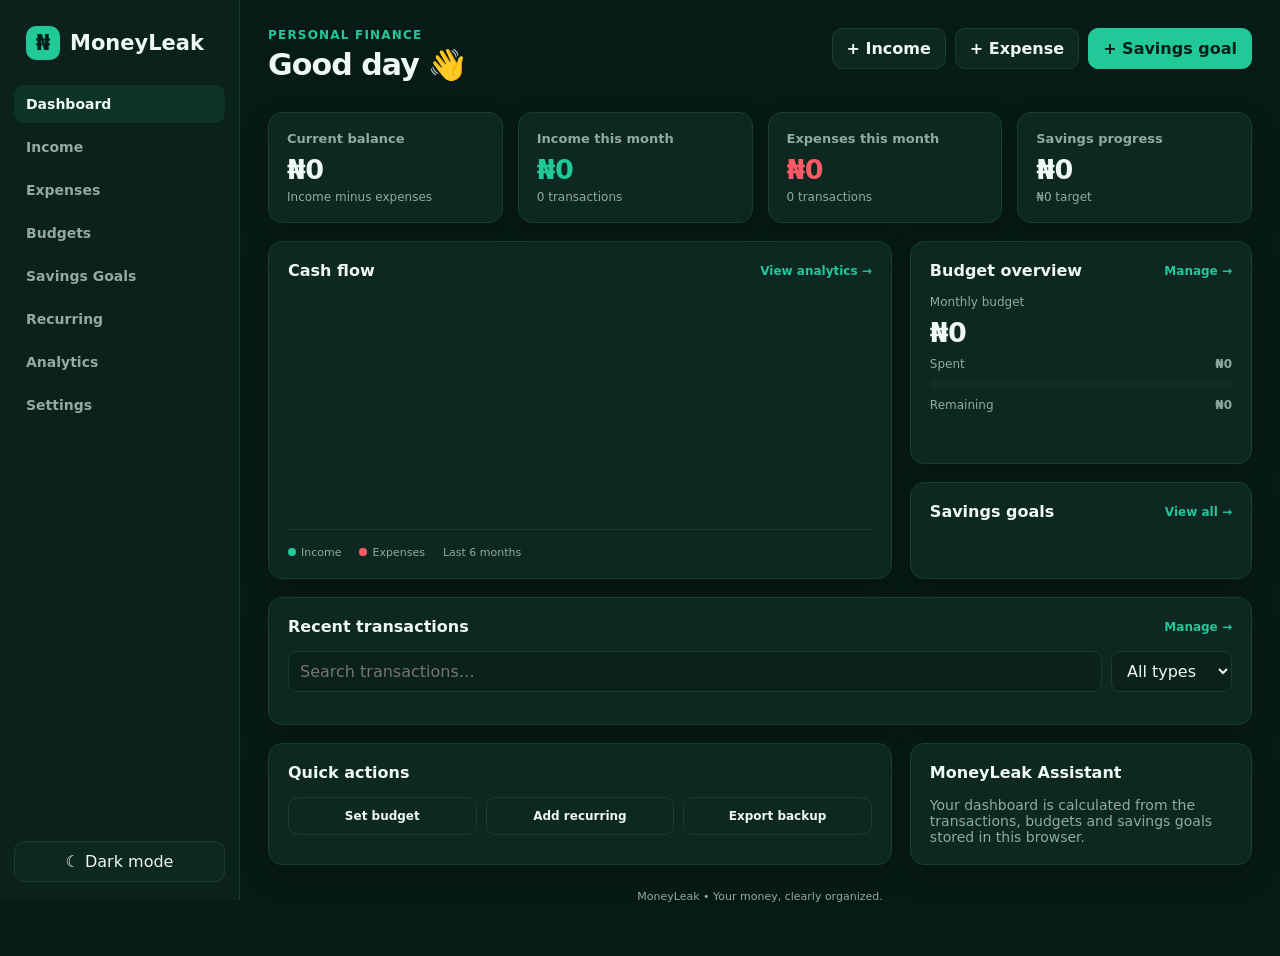
==== commit d1dc4939: "Update index.html" ====
--- a/index.html
+++ b/index.html
@@ -1,534 +1,258 @@
-<!doctype html>
+<!DOCTYPE html>
 <html lang="en">
 <head>
-<meta charset="utf-8">
-<meta name="viewport" content="width=device-width,initial-scale=1">
-<meta name="theme-color" content="#0b8f68">
-<title>MoneyLeak — Personal Finance</title>
+<meta charset="UTF-8">
+<meta name="viewport" content="width=device-width, initial-scale=1.0">
+<title>MoneyLeak — Dashboard</title>
 <style>
 :root{
-  --bg:#f5f8f7;--card:#fff;--text:#10251f;--muted:#6d7e78;
-  --line:#e1ebe7;--accent:#0b8f68;--accent2:#087655;
-  --soft:#e7f7f1;--danger:#d94b5b;--warning:#b7791f;
-  --shadow:0 10px 30px rgba(16,37,31,.07);--radius:20px
+ --bg:#071b16;--sidebar:#0a211c;--card:#0d2721;--card2:#102d26;--border:#183e33;
+ --text:#eef8f4;--muted:#91aaa2;--green:#20c997;--green2:#17b889;
+ --red:#ff5a67;--input:#0b211c;--shadow:0 12px 30px rgba(0,0,0,.18)
+}
+body.light{
+ --bg:#f5f8f7;--sidebar:#fff;--card:#fff;--card2:#f2f6f4;--border:#dce8e3;
+ --text:#16231f;--muted:#6e7d77;--input:#f7faf9;--shadow:0 8px 24px rgba(20,50,40,.08)
 }
 *{box-sizing:border-box}
-html,body{margin:0;padding:0;background:var(--bg);color:var(--text);font-family:Inter,ui-sans-serif,system-ui,-apple-system,BlinkMacSystemFont,"Segoe UI",sans-serif}
+body{margin:0;background:var(--bg);color:var(--text);font-family:Inter,ui-sans-serif,system-ui,-apple-system,BlinkMacSystemFont,"Segoe UI",sans-serif}
 button,input,select{font:inherit}
 button{cursor:pointer}
 .app{min-height:100vh;display:flex}
-.sidebar{position:fixed;left:0;top:0;bottom:0;width:250px;background:var(--card);border-right:1px solid var(--line);padding:24px 16px;z-index:20}
-.brand{display:flex;align-items:center;gap:12px;padding:4px 10px 26px;font-weight:800;font-size:21px}
-.logo{width:40px;height:40px;border-radius:13px;background:var(--soft);display:grid;place-items:center;color:var(--accent);font-weight:900}
-.nav{display:grid;gap:7px}
-.nav button{border:0;background:transparent;color:var(--muted);padding:12px 13px;border-radius:13px;text-align:left;font-weight:650}
-.nav button:hover,.nav button.active{background:var(--soft);color:var(--accent)}
-.side-bottom{position:absolute;left:16px;right:16px;bottom:20px;display:grid;gap:8px}
-.main{margin-left:250px;width:calc(100% - 250px);padding:28px;max-width:1500px}
-.topbar{display:flex;align-items:center;justify-content:space-between;gap:16px;margin-bottom:22px}
-.title h1{margin:0;font-size:30px;letter-spacing:-.8px}
-.title p{margin:6px 0 0;color:var(--muted)}
-.actions{display:flex;gap:9px;flex-wrap:wrap;justify-content:flex-end}
-.btn{border:1px solid var(--line);background:var(--card);color:var(--text);padding:10px 14px;border-radius:12px;font-weight:700}
-.btn:hover{transform:translateY(-1px)}
-.btn.primary{background:var(--accent);border-color:var(--accent);color:white}
-.btn.danger{color:var(--danger)}
-.btn.icon{width:42px;height:42px;padding:0;display:grid;place-items:center}
-.grid{display:grid;gap:16px}
-.stats{grid-template-columns:repeat(4,minmax(0,1fr))}
-.card{background:var(--card);border:1px solid var(--line);border-radius:var(--radius);box-shadow:var(--shadow);padding:20px}
-.stat-label{color:var(--muted);font-size:13px;font-weight:700}
-.stat-value{font-size:28px;font-weight:850;margin-top:8px;letter-spacing:-.7px}
-.stat-note{font-size:12px;color:var(--muted);margin-top:6px}
-.content{grid-template-columns:minmax(0,1.45fr) minmax(300px,.75fr);margin-top:16px}
-.card-head{display:flex;justify-content:space-between;align-items:center;gap:12px;margin-bottom:16px}
-.card-head h2{font-size:17px;margin:0}
-.card-head span{color:var(--muted);font-size:12px}
-canvas{width:100%;height:280px;display:block}
-.quick{display:grid;grid-template-columns:repeat(2,1fr);gap:10px}
-.quick .btn{min-height:72px;text-align:left}
-.quick strong{display:block}
-.quick small{display:block;color:var(--muted);margin-top:4px}
-.tx{display:grid;gap:9px}
-.tx-row{display:flex;align-items:center;justify-content:space-between;gap:12px;padding:12px 0;border-bottom:1px solid var(--line)}
-.tx-row:last-child{border-bottom:0}
-.tx-left{display:flex;align-items:center;gap:10px;min-width:0}
-.tx-dot{width:10px;height:10px;border-radius:50%;background:var(--accent);flex:none}
-.tx-dot.expense{background:var(--danger)}
-.tx-name{font-weight:700;white-space:nowrap;overflow:hidden;text-overflow:ellipsis}
-.tx-meta{font-size:12px;color:var(--muted);margin-top:3px}
-.amount.income{color:var(--accent)}.amount.expense{color:var(--danger)}
-.progress{height:9px;background:var(--line);border-radius:999px;overflow:hidden;margin-top:12px}
-.progress i{display:block;height:100%;width:0;background:var(--accent);border-radius:inherit}
-.budget-row{padding:10px 0 14px;border-bottom:1px solid var(--line)}
-.budget-row:last-child{border-bottom:0}
-.budget-top{display:flex;justify-content:space-between;font-weight:700}
-.empty{color:var(--muted);padding:18px 0;text-align:center}
-.mobile-top{display:none}
-.overlay{position:fixed;inset:0;background:rgba(4,15,12,.48);display:none;align-items:center;justify-content:center;padding:18px;z-index:100}
-.overlay.open{display:flex}
-.modal{width:min(520px,100%);background:var(--card);border:1px solid var(--line);border-radius:22px;padding:22px;box-shadow:0 30px 80px rgba(0,0,0,.22)}
-.modal h2{margin:0 0 16px}.form{display:grid;gap:13px}
-.field{display:grid;gap:7px}.field label{font-size:13px;font-weight:750}
-.field input,.field select{width:100%;border:1px solid var(--line);background:var(--card);color:var(--text);padding:12px 13px;border-radius:12px;outline:none}
-.field input:focus,.field select:focus{border-color:var(--accent);box-shadow:0 0 0 3px rgba(11,143,104,.1)}
-.modal-actions{display:flex;justify-content:flex-end;gap:9px;margin-top:8px}
-.search{position:relative;min-width:240px}
-.search input{width:100%;padding:11px 13px 11px 38px;border:1px solid var(--line);border-radius:12px;background:var(--card);color:var(--text)}
-.search-icon{position:absolute;left:13px;top:9px;color:var(--muted)}
-.search-results{position:absolute;top:48px;left:0;right:0;background:var(--card);border:1px solid var(--line);border-radius:14px;box-shadow:var(--shadow);display:none;z-index:50;max-height:300px;overflow:auto}
-.search-results.open{display:block}
-.search-item{padding:11px 13px;border-bottom:1px solid var(--line);cursor:pointer}
-.search-item:last-child{border-bottom:0}.search-item:hover{background:var(--soft)}
-.search-item b{display:block}.search-item small{color:var(--muted)}
-.toast{position:fixed;right:20px;bottom:20px;background:var(--text);color:white;padding:13px 16px;border-radius:12px;display:none;z-index:200;box-shadow:var(--shadow)}
-.toast.show{display:block}
-.ai{position:fixed;right:22px;bottom:22px;width:58px;height:58px;border-radius:50%;border:0;background:var(--accent);color:#fff;font-size:24px;box-shadow:0 12px 30px rgba(11,143,104,.28);z-index:60}
-.ai-panel{position:fixed;right:22px;bottom:92px;width:min(360px,calc(100vw - 32px));height:470px;background:var(--card);border:1px solid var(--line);border-radius:20px;box-shadow:0 25px 70px rgba(0,0,0,.2);display:none;flex-direction:column;z-index:60;overflow:hidden}
-.ai-panel.open{display:flex}
-.ai-head{padding:15px 16px;border-bottom:1px solid var(--line);display:flex;justify-content:space-between;font-weight:800}
-.ai-messages{flex:1;padding:14px;overflow:auto;display:grid;align-content:start;gap:9px}
-.msg{max-width:86%;padding:10px 12px;border-radius:14px;background:var(--soft);font-size:13px;line-height:1.45}
-.msg.user{margin-left:auto;background:var(--accent);color:#fff}
-.ai-form{display:flex;gap:8px;padding:12px;border-top:1px solid var(--line)}
-.ai-form input{flex:1;border:1px solid var(--line);border-radius:12px;padding:10px 12px;background:var(--card);color:var(--text)}
-body.dark{--bg:#0b1512;--card:#10201b;--text:#edf7f3;--muted:#91a8a0;--line:#213932;--soft:#163a30;--accent:#20b886;--accent2:#25c593;--shadow:0 10px 30px rgba(0,0,0,.2)}
-@media(max-width:1050px){.stats{grid-template-columns:repeat(2,1fr)}.content{grid-template-columns:1fr}}
+.sidebar{width:240px;background:var(--sidebar);border-right:1px solid var(--border);padding:22px 14px;position:fixed;inset:0 auto 0 0;z-index:5}
+.logo{display:flex;align-items:center;gap:10px;padding:4px 12px 25px;font-size:21px;font-weight:800}
+.logoMark{width:34px;height:34px;border-radius:10px;background:var(--green);color:#062019;display:grid;place-items:center;font-weight:900}
+.nav{display:grid;gap:5px}
+.nav a{color:var(--muted);text-decoration:none;padding:11px 12px;border-radius:10px;font-size:14px;font-weight:650}
+.nav a:hover,.nav a.active{background:rgba(32,201,151,.1);color:var(--text)}
+.sideBottom{position:absolute;bottom:18px;left:14px;right:14px}
+.theme{width:100%;background:var(--card);border:1px solid var(--border);color:var(--text);padding:10px;border-radius:10px}
+.main{margin-left:240px;width:calc(100% - 240px);padding:28px;max-width:1500px}
+.top{display:flex;justify-content:space-between;align-items:flex-start;gap:20px;margin-bottom:26px}
+.eyebrow{color:var(--green);font-size:12px;font-weight:800;text-transform:uppercase;letter-spacing:.1em}
+h1{margin:5px 0 4px;font-size:30px;letter-spacing:-.03em}
+.sub{color:var(--muted);font-size:14px}
+.topActions{display:flex;gap:9px;flex-wrap:wrap}
+.btn{border:1px solid var(--border);background:var(--card);color:var(--text);border-radius:10px;padding:10px 14px;font-weight:700}
+.btn.primary{background:var(--green);border-color:var(--green);color:#062019}
+.btn:hover{filter:brightness(1.08)}
+.stats{display:grid;grid-template-columns:repeat(4,1fr);gap:15px;margin-bottom:18px}
+.card{background:var(--card);border:1px solid var(--border);border-radius:14px;box-shadow:var(--shadow)}
+.stat{padding:18px}
+.statLabel{color:var(--muted);font-size:13px;font-weight:650}
+.statValue{font-size:27px;font-weight:800;margin:8px 0 5px;letter-spacing:-.02em}
+.statFoot{font-size:12px;color:var(--muted)}
+.positive{color:var(--green)!important}.negative{color:var(--red)!important}
+.grid{display:grid;grid-template-columns:minmax(0,1.55fr) minmax(290px,.85fr);gap:18px}
+.panel{padding:19px}
+.panelHead{display:flex;justify-content:space-between;align-items:center;gap:10px;margin-bottom:15px}
+.panelTitle{font-size:16px;font-weight:800}
+.panelLink{color:var(--green);font-size:12px;text-decoration:none;font-weight:750}
+.chart{height:235px;display:flex;align-items:flex-end;gap:12px;padding:20px 8px 4px;border-bottom:1px solid var(--border)}
+.month{flex:1;height:100%;display:flex;align-items:flex-end;justify-content:center;gap:5px;position:relative}
+.bar{width:42%;min-width:7px;border-radius:5px 5px 2px 2px;background:var(--green);opacity:.9}
+.bar.exp{background:var(--red);opacity:.78}
+.monthLabel{position:absolute;bottom:-24px;color:var(--muted);font-size:10px}
+.legend{display:flex;gap:18px;margin-top:16px;color:var(--muted);font-size:11px}
+.dot{display:inline-block;width:8px;height:8px;border-radius:50%;background:var(--green);margin-right:5px}.dot.red{background:var(--red)}
+.sideStack{display:grid;gap:18px}
+.budgetValue{display:flex;justify-content:space-between;margin:9px 0;color:var(--muted);font-size:12px}
+.progress{height:9px;background:var(--card2);border-radius:99px;overflow:hidden}
+.progress i{display:block;height:100%;background:var(--green);border-radius:inherit}
+.goal{padding:12px 0;border-bottom:1px solid var(--border)}.goal:last-child{border-bottom:0}
+.goalTop{display:flex;justify-content:space-between;font-size:13px;font-weight:700}
+.goalSmall{font-size:11px;color:var(--muted);margin:6px 0}
+.transactions{grid-column:1/-1}
+.filters{display:flex;gap:9px;margin-bottom:13px;flex-wrap:wrap}
+input,select{background:var(--input);border:1px solid var(--border);color:var(--text);border-radius:9px;padding:9px 11px;outline:none}
+input:focus,select:focus{border-color:var(--green)}
+.search{flex:1;min-width:180px}
+.row{display:grid;grid-template-columns:1.2fr 1fr 110px 100px 34px;gap:12px;align-items:center;padding:12px 4px;border-bottom:1px solid var(--border);font-size:13px}
+.row:last-child{border-bottom:0}
+.txName{font-weight:750}.txMeta{color:var(--muted);font-size:11px;margin-top:3px}
+.amount{text-align:right;font-weight:800}
+.del{background:none;border:0;color:var(--muted);font-size:17px}
+.empty{padding:28px;text-align:center;color:var(--muted);font-size:13px}
+.quick{display:grid;grid-template-columns:repeat(3,1fr);gap:9px}
+.quick .btn{font-size:12px;padding:11px 7px}
+.footer{color:var(--muted);font-size:11px;text-align:center;padding:25px}
+@media(max-width:1050px){.stats{grid-template-columns:repeat(2,1fr)}.grid{grid-template-columns:1fr}.transactions{grid-column:auto}}
 @media(max-width:760px){
- .sidebar{display:none}.main{margin:0;width:100%;padding:16px}.mobile-top{display:flex;align-items:center;justify-content:space-between;margin-bottom:18px}
- .topbar{display:block}.actions{margin-top:14px;justify-content:flex-start}.search{min-width:0;width:100%;margin-top:12px}
- .stats{grid-template-columns:1fr 1fr}.title h1{font-size:25px}
-}
-@media(max-width:470px){.stats{grid-template-columns:1fr}.quick{grid-template-columns:1fr}}
+ .sidebar{position:static;width:100%;height:auto;padding:12px;border-right:0;border-bottom:1px solid var(--border)}
+ .logo{padding:2px 8px 10px}.nav{display:flex;overflow:auto}.nav a{white-space:nowrap}
+ .sideBottom{position:static;margin-top:8px}.theme{padding:8px}
+ .app{display:block}.main{margin-left:0;width:100%;padding:17px 13px}
+ .top{display:block}.topActions{margin-top:15px}.stats{grid-template-columns:1fr 1fr;gap:9px}
+ .stat{padding:14px}.statValue{font-size:21px}.row{grid-template-columns:1fr auto 30px}.row>*:nth-child(2),.row>*:nth-child(3){display:none}
+}
+@media(max-width:430px){.stats{grid-template-columns:1fr}.quick{grid-template-columns:1fr}.topActions .btn{flex:1}}
 </style>
 </head>
 <body>
 <div class="app">
-  <aside class="sidebar">
-    <div class="brand"><div class="logo">₦</div>MoneyLeak</div>
-    <nav class="nav">
-      <button class="active" data-nav="dashboard">⌂ &nbsp; Dashboard</button>
-      <button data-nav="income">↗ &nbsp; Income</button>
-      <button data-nav="expenses">↘ &nbsp; Expenses</button>
-      <button data-nav="budgets">▣ &nbsp; Budgets</button>
-      <button data-nav="savings">◎ &nbsp; Savings goals</button>
-      <button data-nav="recurring">↻ &nbsp; Recurring</button>
-      <button data-nav="analytics">◈ &nbsp; Analytics</button>
-      <button data-nav="settings">⚙ &nbsp; Settings</button>
-    </nav>
-    <div class="side-bottom">
-      <button class="btn" id="themeBtn">☾ Toggle theme</button>
-      <button class="btn danger" id="resetBtn">Reset local data</button>
-    </div>
-  </aside>
-
-  <main class="main">
-    <div class="mobile-top">
-      <div class="brand" style="padding:0"><div class="logo">₦</div>MoneyLeak</div>
-      <button class="btn icon" id="mobileTheme">☾</button>
-    </div>
-
-    <header class="topbar">
-      <div class="title">
-        <h1>Dashboard</h1>
-        <p>Your complete financial overview</p>
-      </div>
-      <div class="actions">
-        <div class="search">
-          <span class="search-icon">⌕</span>
-          <input id="searchInput" placeholder="Search MoneyLeak…">
-          <div class="search-results" id="searchResults"></div>
-        </div>
-        <button class="btn" id="notifyBtn">🔔 <span id="badge">0</span></button>
-        <button class="btn primary" id="incomeBtn">+ Add income</button>
-        <button class="btn" id="expenseBtn">+ Add expense</button>
-      </div>
-    </header>
-
-    <section class="grid stats">
-      <article class="card"><div class="stat-label">Money position</div><div class="stat-value" id="balance">₦0</div><div class="stat-note">Income minus expenses</div></article>
-      <article class="card"><div class="stat-label">Income</div><div class="stat-value" id="incomeTotal">₦0</div><div class="stat-note">This month</div></article>
-      <article class="card"><div class="stat-label">Expenses</div><div class="stat-value" id="expenseTotal">₦0</div><div class="stat-note">This month</div></article>
-      <article class="card"><div class="stat-label">Savings rate</div><div class="stat-value" id="savingsRate">0%</div><div class="stat-note">Money kept this month</div></article>
-    </section>
-
-    <section class="grid content">
-      <div class="grid">
-        <article class="card">
-          <div class="card-head"><h2>Cash flow</h2><span>Last 6 months</span></div>
-          <canvas id="cashChart"></canvas>
-        </article>
-
-        <article class="card">
-          <div class="card-head"><h2>Recent transactions</h2><button class="btn" id="viewAll">View all</button></div>
-          <div class="tx" id="transactions"></div>
-        </article>
-      </div>
-
-      <div class="grid">
-        <article class="card">
-          <div class="card-head"><h2>Quick actions</h2></div>
-          <div class="quick">
-            <button class="btn" data-action="income"><strong>＋ Income</strong><small>Record money received</small></button>
-            <button class="btn" data-action="expense"><strong>＋ Expense</strong><small>Track a spending leak</small></button>
-            <button class="btn" data-action="budget"><strong>▣ Budget</strong><small>Set a monthly limit</small></button>
-            <button class="btn" data-action="goal"><strong>◎ Savings goal</strong><small>Build toward a target</small></button>
-          </div>
-        </article>
-
-        <article class="card">
-          <div class="card-head"><h2>Monthly budget</h2><button class="btn" id="budgetBtn">Set budget</button></div>
-          <div style="display:flex;justify-content:space-between;font-weight:750"><span id="budgetUsed">₦0 spent</span><span id="budgetLeft">₦0 left</span></div>
-          <div class="progress"><i id="budgetFill"></i></div>
-          <div class="stat-note" id="budgetPercent">No monthly budget set</div>
-        </article>
-
-        <article class="card">
-          <div class="card-head"><h2>Savings goals</h2><button class="btn" id="goalBtn">New goal</button></div>
-          <div id="goals"></div>
-        </article>
-
-        <article class="card">
-          <div class="card-head"><h2>Category budgets</h2><button class="btn" id="categoryBtn">Manage</button></div>
-          <div id="categoryBudgets"></div>
-        </article>
-      </div>
-    </section>
-  </main>
+<aside class="sidebar">
+  <div class="logo"><div class="logoMark">₦</div>MoneyLeak</div>
+  <nav class="nav">
+    <a class="active" href="index.html">Dashboard</a>
+    <a href="income.html">Income</a>
+    <a href="expenses.html">Expenses</a>
+    <a href="budgets.html">Budgets</a>
+    <a href="savings.html">Savings Goals</a>
+    <a href="recurring.html">Recurring</a>
+    <a href="analytics.html">Analytics</a>
+    <a href="settings.html">Settings</a>
+  </nav>
+  <div class="sideBottom"><button class="theme" id="themeBtn">☾ Dark mode</button></div>
+</aside>
+
+<main class="main">
+<header class="top">
+  <div>
+    <div class="eyebrow">Personal finance</div>
+    <h1>Good day 👋</h1>
+    <div class="sub" id="today"></div>
+  </div>
+  <div class="topActions">
+    <button class="btn" onclick="location.href='income.html'">+ Income</button>
+    <button class="btn" onclick="location.href='expenses.html'">+ Expense</button>
+    <button class="btn primary" onclick="location.href='savings.html'">+ Savings goal</button>
+  </div>
+</header>
+
+<section class="stats">
+  <div class="card stat"><div class="statLabel">Current balance</div><div class="statValue" id="balance">₦0</div><div class="statFoot">Income minus expenses</div></div>
+  <div class="card stat"><div class="statLabel">Income this month</div><div class="statValue positive" id="income">₦0</div><div class="statFoot" id="incomeFoot">0 transactions</div></div>
+  <div class="card stat"><div class="statLabel">Expenses this month</div><div class="statValue negative" id="expenses">₦0</div><div class="statFoot" id="expenseFoot">0 transactions</div></div>
+  <div class="card stat"><div class="statLabel">Savings progress</div><div class="statValue" id="saved">₦0</div><div class="statFoot" id="savedFoot">₦0 target</div></div>
+</section>
+
+<div class="grid">
+<section class="card panel">
+  <div class="panelHead"><div class="panelTitle">Cash flow</div><a class="panelLink" href="analytics.html">View analytics →</a></div>
+  <div class="chart" id="chart"></div>
+  <div class="legend"><span><i class="dot"></i>Income</span><span><i class="dot red"></i>Expenses</span><span>Last 6 months</span></div>
+</section>
+
+<div class="sideStack">
+<section class="card panel">
+  <div class="panelHead"><div class="panelTitle">Budget overview</div><a class="panelLink" href="budgets.html">Manage →</a></div>
+  <div class="statFoot">Monthly budget</div>
+  <div class="statValue" id="budget">₦0</div>
+  <div class="budgetValue"><span>Spent</span><b id="budgetSpent">₦0</b></div>
+  <div class="progress"><i id="budgetBar" style="width:0%"></i></div>
+  <div class="budgetValue"><span>Remaining</span><b id="budgetRemain">₦0</b></div>
+</section>
+
+<section class="card panel">
+  <div class="panelHead"><div class="panelTitle">Savings goals</div><a class="panelLink" href="savings.html">View all →</a></div>
+  <div id="goals"></div>
+</section>
 </div>
 
-<div class="overlay" id="modalOverlay">
-  <div class="modal">
-    <h2 id="modalTitle">Add transaction</h2>
-    <form class="form" id="modalForm">
-      <input type="hidden" id="txType">
-      <div class="field"><label>Amount</label><input id="amount" type="number" min="0.01" step="0.01" required placeholder="e.g. 50000"></div>
-      <div class="field"><label>Description</label><input id="description" required placeholder="e.g. Salary, food, transport"></div>
-      <div class="field"><label>Category</label>
-        <select id="category">
-          <option>Salary</option><option>Business</option><option>Freelance</option><option>Food</option><option>Transport</option><option>Bills</option><option>Shopping</option><option>Rent</option><option>Entertainment</option><option>Health</option><option>Education</option><option>Other</option>
-        </select>
-      </div>
-      <div class="field"><label>Date</label><input id="date" type="date" required></div>
-      <div class="modal-actions"><button type="button" class="btn" id="cancelModal">Cancel</button><button class="btn primary">Save</button></div>
-    </form>
+<section class="card panel transactions">
+  <div class="panelHead"><div class="panelTitle">Recent transactions</div><a class="panelLink" href="expenses.html">Manage →</a></div>
+  <div class="filters"><input class="search" id="search" placeholder="Search transactions…"><select id="type"><option value="all">All types</option><option value="income">Income</option><option value="expense">Expenses</option></select></div>
+  <div id="transactions"></div>
+</section>
+
+<section class="card panel">
+  <div class="panelHead"><div class="panelTitle">Quick actions</div></div>
+  <div class="quick">
+    <button class="btn" onclick="location.href='budgets.html'">Set budget</button>
+    <button class="btn" onclick="location.href='recurring.html'">Add recurring</button>
+    <button class="btn" onclick="exportBackup()">Export backup</button>
   </div>
+</section>
+
+<section class="card panel">
+  <div class="panelHead"><div class="panelTitle">MoneyLeak Assistant</div></div>
+  <div class="sub">Your dashboard is calculated from the transactions, budgets and savings goals stored in this browser.</div>
+</section>
 </div>
-
-<div class="overlay" id="budgetOverlay">
-  <div class="modal">
-    <h2>Monthly budget</h2>
-    <form class="form" id="budgetForm">
-      <div class="field"><label>Budget amount</label><input id="budgetAmount" type="number" min="0" step="0.01" required placeholder="e.g. 200000"></div>
-      <div class="modal-actions"><button type="button" class="btn" data-close="budgetOverlay">Cancel</button><button class="btn primary">Save budget</button></div>
-    </form>
-  </div>
+<div class="footer">MoneyLeak • Your money, clearly organized.</div>
+</main>
 </div>
 
-<div class="overlay" id="goalOverlay">
-  <div class="modal">
-    <h2>New savings goal</h2>
-    <form class="form" id="goalForm">
-      <div class="field"><label>Goal name</label><input id="goalName" required placeholder="e.g. New laptop"></div>
-      <div class="field"><label>Target amount</label><input id="goalTarget" type="number" min="1" required placeholder="e.g. 500000"></div>
-      <div class="field"><label>Current saved</label><input id="goalCurrent" type="number" min="0" value="0" required></div>
-      <div class="field"><label>Deadline</label><input id="goalDeadline" type="date"></div>
-      <div class="modal-actions"><button type="button" class="btn" data-close="goalOverlay">Cancel</button><button class="btn primary">Create goal</button></div>
-    </form>
-  </div>
-</div>
-
-<div class="overlay" id="categoryOverlay">
-  <div class="modal">
-    <h2>Category budget</h2>
-    <form class="form" id="categoryForm">
-      <div class="field"><label>Category</label><select id="budgetCategory"><option>Food</option><option>Transport</option><option>Bills</option><option>Shopping</option><option>Rent</option><option>Entertainment</option><option>Health</option><option>Education</option><option>Other</option></select></div>
-      <div class="field"><label>Limit</label><input id="categoryAmount" type="number" min="0" step="0.01" required placeholder="e.g. 50000"></div>
-      <div class="modal-actions"><button type="button" class="btn" data-close="categoryOverlay">Cancel</button><button class="btn primary">Save limit</button></div>
-    </form>
-  </div>
-</div>
-
-<div class="overlay" id="notifyOverlay">
-  <div class="modal">
-    <h2>MoneyLeak notifications</h2>
-    <div id="notificationList"></div>
-    <div class="modal-actions"><button class="btn" data-close="notifyOverlay">Close</button></div>
-  </div>
-</div>
-
-<div class="overlay" id="settingsOverlay">
-  <div class="modal">
-    <h2>MoneyLeak settings</h2>
-    <div class="form">
-      <button class="btn" id="exportBtn">Export backup JSON</button>
-      <label class="btn" style="text-align:center">Import backup JSON<input id="importInput" type="file" accept=".json,application/json" hidden></label>
-      <button class="btn danger" id="settingsReset">Reset all local data</button>
-      <button class="btn" data-close="settingsOverlay">Close</button>
-    </div>
-  </div>
-</div>
-
-<button class="ai" id="aiBtn" title="MoneyLeak Assistant">✦</button>
-<div class="ai-panel" id="aiPanel">
-  <div class="ai-head"><span>MoneyLeak Assistant</span><button class="btn icon" id="aiClose">×</button></div>
-  <div class="ai-messages" id="aiMessages"></div>
-  <form class="ai-form" id="aiForm"><input id="aiInput" placeholder="Ask about your money…"><button class="btn primary">Send</button></form>
-</div>
-<div class="toast" id="toast"></div>
-
 <script>
-(() => {
-"use strict";
-
-const KEYS = {
-  transactions:"moneyLeakTransactions",
-  goals:"moneyLeakSavingsGoals",
-  budget:"moneyLeakMonthlyBudget",
-  categories:"moneyLeakCategoryBudgets",
-  settings:"moneyLeakSettings",
-  notifications:"moneyLeakNotifications"
-};
-
-const $ = id => document.getElementById(id);
-const money = n => "₦" + Number(n || 0).toLocaleString("en-NG",{minimumFractionDigits:0,maximumFractionDigits:2});
-const today = () => new Date().toISOString().slice(0,10);
-const read = (key, fallback) => {
-  try { const v = JSON.parse(localStorage.getItem(key)); return v ?? fallback; }
-  catch { return fallback; }
-};
-const write = (key, value) => localStorage.setItem(key, JSON.stringify(value));
-const uid = () => Date.now().toString(36)+Math.random().toString(36).slice(2,8);
-
-function transactions(){ return read(KEYS.transactions,[]); }
-function goals(){ return read(KEYS.goals,[]); }
-function categoryBudgets(){ return read(KEYS.categories,{}); }
-function monthlyBudget(){ return Number(localStorage.getItem(KEYS.budget) || 0); }
-function thisMonth(d){ const x=new Date(d); const n=new Date(); return x.getFullYear()===n.getFullYear() && x.getMonth()===n.getMonth(); }
-function addNotification(text){
-  const list=read(KEYS.notifications,[]);
-  list.unshift({id:uid(),text,date:new Date().toISOString(),read:false});
-  write(KEYS.notifications,list.slice(0,50));
-}
-function toast(text){ $("toast").textContent=text; $("toast").classList.add("show"); setTimeout(()=>$("toast").classList.remove("show"),2200); }
-
-function totals(){
-  const tx=transactions().filter(x=>thisMonth(x.date));
-  const income=tx.filter(x=>x.type==="income").reduce((s,x)=>s+Number(x.amount),0);
-  const expense=tx.filter(x=>x.type==="expense").reduce((s,x)=>s+Number(x.amount),0);
-  return {income,expense,balance:income-expense,rate:income?Math.max(0,((income-expense)/income)*100):0};
-}
+const KEYS={tx:'moneyLeakTransactions',goals:'moneyLeakSavingsGoals',budget:'moneyLeakMonthlyBudget',settings:'moneyLeakSettings'};
+const money=n=>new Intl.NumberFormat('en-NG',{style:'currency',currency:(JSON.parse(localStorage.getItem(KEYS.settings)||'{}').currency||'NGN'),maximumFractionDigits:0}).format(Number(n)||0);
+const get=(k,f)=>{try{return JSON.parse(localStorage.getItem(k))??f}catch{return f}};
+const txs=()=>get(KEYS.tx,[]);
+const goals=()=>get(KEYS.goals,[]);
+function dateObj(x){const d=new Date(x);return isNaN(d)?null:d}
+function monthKey(d){return d.getFullYear()+'-'+String(d.getMonth()+1).padStart(2,'0')}
+function currentMonth(){return monthKey(new Date())}
+function totals(list,month=currentMonth()){
+ return list.filter(t=>monthKey(dateObj(t.date||t.createdAt)||new Date())===month).reduce((a,t)=>{
+  const v=Number(t.amount)||0;if((t.type||'').toLowerCase()==='income')a.income+=v;else a.expense+=v;return a
+ },{income:0,expense:0})
+}
+function applyTheme(){
+ const s=get(KEYS.settings,{});
+ document.body.classList.toggle('light',s.dark===false);
+ document.getElementById('themeBtn').textContent=s.dark===false?'☀ Light mode':'☾ Dark mode';
+}
+function toggleTheme(){
+ const s=get(KEYS.settings,{dark:true});s.dark=s.dark===false;localStorage.setItem(KEYS.settings,JSON.stringify(s));applyTheme()
+}
+document.getElementById('themeBtn').onclick=toggleTheme;
 
 function renderStats(){
-  const t=totals();
-  $("balance").textContent=money(t.balance);
-  $("incomeTotal").textContent=money(t.income);
-  $("expenseTotal").textContent=money(t.expense);
-  $("savingsRate").textContent=Math.round(t.rate)+"%";
-}
-
+ const all=txs(),m=totals(all), balance=all.reduce((a,t)=>a+((t.type||'').toLowerCase()==='income'?1:-1)*(Number(t.amount)||0),0);
+ const gs=goals(),saved=gs.reduce((a,g)=>a+(Number(g.saved)||Number(g.current)||0),0),target=gs.reduce((a,g)=>a+(Number(g.target)||0),0);
+ document.getElementById('balance').textContent=money(balance);
+ document.getElementById('balance').className='statValue '+(balance>=0?'positive':'negative');
+ document.getElementById('income').textContent=money(m.income);
+ document.getElementById('expenses').textContent=money(m.expense);
+ document.getElementById('incomeFoot').textContent=all.filter(t=>monthKey(dateObj(t.date)||new Date())===currentMonth()&&(t.type||'').toLowerCase()==='income').length+' transactions';
+ document.getElementById('expenseFoot').textContent=all.filter(t=>monthKey(dateObj(t.date)||new Date())===currentMonth()&&(t.type||'').toLowerCase()==='expense').length+' transactions';
+ document.getElementById('saved').textContent=money(saved);
+ document.getElementById('savedFoot').textContent=money(target)+' target';
+}
+function renderBudget(){
+ const b=Number(localStorage.getItem(KEYS.budget))||0,m=totals(txs()),spent=m.expense,remain=b-spent,pct=b?Math.min(100,spent/b*100):0;
+ document.getElementById('budget').textContent=money(b);
+ document.getElementById('budgetSpent').textContent=money(spent);
+ document.getElementById('budgetRemain').textContent=money(remain);
+ document.getElementById('budgetRemain').className=remain<0?'negative':'';
+ document.getElementById('budgetBar').style.width=pct+'%';
+}
+function renderGoals(){
+ const box=document.getElementById('goals'),gs=goals().slice(0,4);
+ if(!gs.length){box.innerHTML='<div class="empty">No savings goals yet.<br><br><button class="btn primary" onclick="location.href=\\'savings.html\\'">Create a goal</button></div>';return}
+ box.innerHTML=gs.map(g=>{
+  const saved=Number(g.saved)||Number(g.current)||0,target=Number(g.target)||0,p=target?Math.min(100,saved/target*100):0;
+  return '<div class="goal"><div class="goalTop"><span>'+esc(g.name||'Savings goal')+'</span><span>'+Math.round(p)+'%</span></div><div class="goalSmall">'+money(saved)+' of '+money(target)+'</div><div class="progress"><i style="width:'+p+'%"></i></div></div>'
+ }).join('');
+}
+function renderChart(){
+ const all=txs(),months=[],now=new Date();
+ for(let i=5;i>=0;i--){const d=new Date(now.getFullYear(),now.getMonth()-i,1);months.push({key:monthKey(d),label:d.toLocaleString('en',{month:'short'}),income:0,expense:0})}
+ all.forEach(t=>{const m=months.find(x=>x.key===monthKey(dateObj(t.date)||new Date()));if(m){const v=Number(t.amount)||0;(t.type||'').toLowerCase()==='income'?m.income+=v:m.expense+=v}});
+ const max=Math.max(1,...months.flatMap(x=>[x.income,x.expense]));
+ document.getElementById('chart').innerHTML=months.map(x=>'<div class="month"><div class="bar" title="'+money(x.income)+' income" style="height:'+Math.max(3,x.income/max*100)+'%"></div><div class="bar exp" title="'+money(x.expense)+' expenses" style="height:'+Math.max(3,x.expense/max*100)+'%"></div><span class="monthLabel">'+x.label+'</span></div>').join('');
+}
+function esc(s){return String(s).replace(/[&<>"']/g,c=>({'&':'&amp;','<':'&lt;','>':'&gt;','"':'&quot;',"'":'&#39;'}[c]))}
 function renderTransactions(){
-  const box=$("transactions");
-  const list=transactions().sort((a,b)=>new Date(b.date)-new Date(a.date)).slice(0,7);
-  if(!list.length){box.innerHTML='<div class="empty">No transactions yet. Add your first income or expense.</div>';return;}
-  box.innerHTML=list.map(x=>`
-    <div class="tx-row">
-      <div class="tx-left"><i class="tx-dot ${x.type==="expense"?"expense":""}"></i>
-        <div><div class="tx-name">${escapeHtml(x.description||x.category)}</div><div class="tx-meta">${escapeHtml(x.category)} · ${escapeHtml(x.date)}</div></div>
-      </div>
-      <strong class="amount ${x.type}">${x.type==="income"?"+":"-"}${money(x.amount)}</strong>
-    </div>`).join("");
-}
-
-function renderBudget(){
-  const b=monthlyBudget(), spent=totals().expense;
-  const left=Math.max(0,b-spent), pct=b?Math.min(100,(spent/b)*100):0;
-  $("budgetUsed").textContent=money(spent)+" spent";
-  $("budgetLeft").textContent=money(left)+" left";
-  $("budgetFill").style.width=pct+"%";
-  $("budgetPercent").textContent=b?Math.round(pct)+"% of monthly budget used":"No monthly budget set";
-}
-
-function renderGoals(){
-  const box=$("goals"), list=goals();
-  if(!list.length){box.innerHTML='<div class="empty">No savings goals yet.</div>';return;}
-  box.innerHTML=list.slice(0,4).map(g=>{
-    const target=Number(g.target)||0,current=Math.min(Number(g.current)||0,target),pct=target?Math.min(100,current/target*100):0;
-    return `<div class="budget-row">
-      <div class="budget-top"><span>${escapeHtml(g.name)}</span><span>${Math.round(pct)}%</span></div>
-      <div class="stat-note">${money(current)} saved of ${money(target)}${g.deadline?" · "+escapeHtml(g.deadline):""}</div>
-      <div class="progress"><i style="width:${pct}%"></i></div>
-    </div>`;
-  }).join("");
-}
-
-function renderCategoryBudgets(){
-  const box=$("categoryBudgets"), budgets=categoryBudgets(), entries=Object.entries(budgets);
-  if(!entries.length){box.innerHTML='<div class="empty">No category budgets set.</div>';return;}
-  const tx=transactions().filter(x=>thisMonth(x.date)&&x.type==="expense");
-  box.innerHTML=entries.map(([cat,limit])=>{
-    const spent=tx.filter(x=>x.category===cat).reduce((s,x)=>s+Number(x.amount),0);
-    const pct=limit?Math.min(100,spent/Number(limit)*100):0;
-    return `<div class="budget-row"><div class="budget-top"><span>${escapeHtml(cat)}</span><span>${money(spent)} / ${money(limit)}</span></div><div class="progress"><i style="width:${pct}%"></i></div></div>`;
-  }).join("");
-}
-
-function renderNotifications(){
-  const list=read(KEYS.notifications,[]);
-  const unread=list.filter(x=>!x.read).length;
-  $("badge").textContent=unread;
-  const box=$("notificationList");
-  box.innerHTML=list.length?list.slice(0,10).map(x=>`<div class="budget-row"><strong>${escapeHtml(x.text)}</strong><div class="stat-note">${new Date(x.date).toLocaleString()}</div></div>`).join(""):'<div class="empty">No notifications.</div>';
-}
-
-function renderChart(){
-  const canvas=$("cashChart"), ctx=canvas.getContext("2d"), rect=canvas.getBoundingClientRect(), dpr=devicePixelRatio||1;
-  canvas.width=Math.max(300,rect.width*dpr); canvas.height=280*dpr; ctx.setTransform(dpr,0,0,dpr,0,0);
-  const w=rect.width,h=280,p={l:42,r:18,t:18,b:32};
-  ctx.clearRect(0,0,w,h);
-  const now=new Date(), months=[];
-  for(let i=5;i>=0;i--) months.push(new Date(now.getFullYear(),now.getMonth()-i,1));
-  const tx=transactions();
-  const data=months.map(m=>{
-    const y=m.getFullYear(), mo=m.getMonth();
-    const a=tx.filter(x=>{const d=new Date(x.date);return d.getFullYear()===y&&d.getMonth()===mo&&x.type==="income"}).reduce((s,x)=>s+Number(x.amount),0);
-    const e=tx.filter(x=>{const d=new Date(x.date);return d.getFullYear()===y&&d.getMonth()===mo&&x.type==="expense"}).reduce((s,x)=>s+Number(x.amount),0);
-    return {label:m.toLocaleDateString("en",{month:"short"}),income:a,expense:e};
-  });
-  const max=Math.max(1,...data.flatMap(x=>[x.income,x.expense]));
-  ctx.strokeStyle=getComputedStyle(document.body).getPropertyValue("--line");ctx.lineWidth=1;
-  for(let i=0;i<4;i++){const y=p.t+(h-p.t-p.b)*i/3;ctx.beginPath();ctx.moveTo(p.l,y);ctx.lineTo(w-p.r,y);ctx.stroke();}
-  const draw=(key)=>{
-    ctx.strokeStyle=key==="income"?getComputedStyle(document.body).getPropertyValue("--accent"):getComputedStyle(document.body).getPropertyValue("--danger");
-    ctx.lineWidth=3;ctx.beginPath();
-    data.forEach((v,i)=>{const x=p.l+(w-p.l-p.r)*i/(data.length-1);const y=h-p.b-(v[key]/max)*(h-p.t-p.b);i?ctx.lineTo(x,y):ctx.moveTo(x,y);});ctx.stroke();
-    data.forEach((v,i)=>{const x=p.l+(w-p.l-p.r)*i/(data.length-1);const y=h-p.b-(v[key]/max)*(h-p.t-p.b);ctx.fillStyle=ctx.strokeStyle;ctx.beginPath();ctx.arc(x,y,4,0,Math.PI*2);ctx.fill();});
-  };
-  draw("income");draw("expense");
-  ctx.fillStyle=getComputedStyle(document.body).getPropertyValue("--muted");ctx.font="12px system-ui";
-  data.forEach((v,i)=>{const x=p.l+(w-p.l-p.r)*i/(data.length-1);ctx.fillText(v.label,x-12,h-10);});
-}
-
-function escapeHtml(v){return String(v??"").replace(/[&<>"']/g,c=>({"&":"&amp;","<":"&lt;",">":"&gt;",'"':"&quot;","'":"&#39;"}[c]));}
-
-function openModal(type){
-  $("txType").value=type;$("modalTitle").textContent=type==="income"?"Add income":"Add expense";
-  $("date").value=today();$("amount").value="";$("description").value="";
-  $("modalOverlay").classList.add("open");setTimeout(()=>$("amount").focus(),50);
-}
-function closeAll(){document.querySelectorAll(".overlay").forEach(x=>x.classList.remove("open"));}
-
-$("modalForm").addEventListener("submit",e=>{
-  e.preventDefault();
-  const type=$("txType").value, amount=Number($("amount").value);
-  if(!amount||amount<=0)return;
-  const list=transactions();
-  list.push({id:uid(),type,amount,description:$("description").value.trim(),category:$("category").value,date:$("date").value||today()});
-  write(KEYS.transactions,list);addNotification(`${type==="income"?"Income":"Expense"} recorded: ${money(amount)}.`);closeAll();render();toast("Transaction saved.");
-});
-
-$("budgetForm").addEventListener("submit",e=>{
-  e.preventDefault();const n=Number($("budgetAmount").value);if(n<0)return;
-  localStorage.setItem(KEYS.budget,String(n));addNotification(`Monthly budget set to ${money(n)}.`);closeAll();render();toast("Budget saved.");
-});
-$("goalForm").addEventListener("submit",e=>{
-  e.preventDefault();const name=$("goalName").value.trim(),target=Number($("goalTarget").value),current=Number($("goalCurrent").value);
-  if(!name||target<=0)return;
-  const list=goals();list.push({id:uid(),name,target,current,deadline:$("goalDeadline").value||""});write(KEYS.goals,list);
-  addNotification(`Savings goal created: ${name}.`);closeAll();render();toast("Goal created.");
-});
-$("categoryForm").addEventListener("submit",e=>{
-  e.preventDefault();const cat=$("budgetCategory").value,n=Number($("categoryAmount").value);if(n<0)return;
-  const b=categoryBudgets();b[cat]=n;write(KEYS.categories,b);addNotification(`${cat} budget set to ${money(n)}.`);closeAll();render();toast("Category budget saved.");
-});
-
-$("incomeBtn").onclick=()=>openModal("income");
-$("expenseBtn").onclick=()=>openModal("expense");
-$("budgetBtn").onclick=()=>{$("budgetAmount").value=monthlyBudget()||"";$("budgetOverlay").classList.add("open")};
-$("goalBtn").onclick=()=>{$("goalForm").reset();$("goalCurrent").value=0;$("goalOverlay").classList.add("open")};
-$("categoryBtn").onclick=()=>{$("categoryAmount").value="";$("categoryOverlay").classList.add("open")};
-$("notifyBtn").onclick=()=>{$("notifyOverlay").classList.add("open");const l=read(KEYS.notifications,[]);l.forEach(x=>x.read=true);write(KEYS.notifications,l);renderNotifications()};
-$("cancelModal").onclick=closeAll;
-document.querySelectorAll("[data-close]").forEach(b=>b.onclick=()=>$(b.dataset.close).classList.remove("open"));
-document.querySelectorAll(".overlay").forEach(o=>o.addEventListener("click",e=>{if(e.target===o)o.classList.remove("open")}));
-
-document.querySelectorAll("[data-action]").forEach(b=>b.onclick=()=>{
-  const a=b.dataset.action;
-  if(a==="income"||a==="expense")openModal(a);
-  if(a==="budget")$("budgetBtn").click();
-  if(a==="goal")$("goalBtn").click();
-});
-
-function navigate(name){
-  const pages={dashboard:"./index.html",income:"./income.html",expenses:"./expenses.html",budgets:"./budgets.html",savings:"./savings.html",recurring:"./recurring.html",analytics:"./analytics.html"};
-  if(name==="settings"){$("settingsOverlay").classList.add("open");return;}
-  if(pages[name])location.href=pages[name];
-}
-document.querySelectorAll("[data-nav]").forEach(b=>b.onclick=()=>navigate(b.dataset.nav));
-
-$("viewAll").onclick=()=>navigate("expenses");
-$("themeBtn").onclick=$("mobileTheme").onclick=toggleTheme;
-function toggleTheme(){document.body.classList.toggle("dark");write(KEYS.settings,{dark:document.body.classList.contains("dark")});renderChart();}
-const settings=read(KEYS.settings,{});
-if(settings.dark)document.body.classList.add("dark");
-
-$("resetBtn").onclick=$("settingsReset").onclick=()=>{
-  if(confirm("Reset MoneyLeak? This deletes local transactions, goals, budgets, notifications and settings in this browser.")){
-    Object.values(KEYS).forEach(k=>localStorage.removeItem(k));location.reload();
-  }
-};
-
-$("exportBtn").onclick=()=>{
-  const data={transactions:transactions(),savingsGoals:goals(),monthlyBudget:monthlyBudget(),categoryBudgets:categoryBudgets(),settings:read(KEYS.settings,{}),notifications:read(KEYS.notifications,[])};
-  const blob=new Blob([JSON.stringify(data,null,2)],{type:"application/json"}),url=URL.createObjectURL(blob),a=document.createElement("a");
-  a.href=url;a.download="moneyleak-backup-"+today()+".json";a.click();URL.revokeObjectURL(url);toast("Backup exported.");
-};
-$("importInput").onchange=e=>{
-  const file=e.target.files?.[0];if(!file)return;const r=new FileReader();
-  r.onload=()=>{try{const d=JSON.parse(r.result);if(Array.isArray(d.transactions))write(KEYS.transactions,d.transactions);if(Array.isArray(d.savingsGoals))write(KEYS.goals,d.savingsGoals);if(d.monthlyBudget!==undefined)localStorage.setItem(KEYS.budget,String(Number(d.monthlyBudget)||0));if(d.categoryBudgets)write(KEYS.categories,d.categoryBudgets);if(d.settings)write(KEYS.settings,d.settings);if(d.notifications)write(KEYS.notifications,d.notifications);toast("Backup imported.");setTimeout(()=>location.reload(),700)}catch{alert("Invalid MoneyLeak backup file.")}};
-  r.readAsText(file);
-};
-
-const pageIndex=[
-  ["Dashboard","Overview, balance, cash flow","./index.html"],
-  ["Income","Manage income and earnings","./income.html"],
-  ["Expenses","Track spending and leaks","./expenses.html"],
-  ["Budgets","Monthly and category limits","./budgets.html"],
-  ["Savings goals","Targets and progress","./savings.html"],
-  ["Recurring","Bills and subscriptions","./recurring.html"],
-  ["Analytics","Charts and trends","./analytics.html"],
-  ["Settings","Preferences and backups","settings"]
-];
-$("searchInput").addEventListener("input",e=>{
-  const q=e.target.value.trim().toLowerCase(),box=$("searchResults");
-  if(!q){box.classList.remove("open");return}
-  const results=pageIndex.filter(x=>(x[0]+" "+x[1]).toLowerCase().includes(q));
-  box.innerHTML=results.length?results.map(x=>`<div class="search-item" data-url="${x[2]}"><b>${x[0]}</b><small>${x[1]}</small></div>`).join(""):'<div class="empty">No results.</div>';
-  box.classList.add("open");
-  box.querySelectorAll("[data-url]").forEach(i=>i.onclick=()=>{if(i.dataset.url==="settings")$("settingsOverlay").classList.add("open");else location.href=i.dataset.url});
-});
-document.addEventListener("click",e=>{if(!e.target.closest(".search"))$("searchResults").classList.remove("open")});
-
-function assistantReply(q){
-  const t=totals(),b=monthlyBudget(),g=goals();
-  q=q.toLowerCase();
-  if(q.includes("balance")||q.includes("position"))return `Your money position this month is ${money(t.balance)}.`;
-  if(q.includes("income"))return `This month you recorded ${money(t.income)} in income.`;
-  if(q.includes("expense")||q.includes("spend"))return `This month you recorded ${money(t.expense)} in expenses.`;
-  if(q.includes("budget"))return b?`Your monthly budget is ${money(b)} and you've used ${Math.round(t.expense/b*100)}%.`:"You haven't set a monthly budget yet.";
-  if(q.includes("saving")||q.includes("goal"))return g.length?`You have ${g.length} savings goal${g.length>1?"s":""}. Keep adding money consistently toward your targets.`:"You don't have a savings goal yet.";
-  if(q.includes("save"))return t.income?`Your current savings rate is ${Math.round(t.rate)}%. Try to keep a fixed percentage of every income before spending.`:"Record some income first and I'll calculate your savings rate.";
-  return "I can help with your balance, income, expenses, budget, savings goals, and spending habits. Try asking: “How much did I spend this month?”";
-}
-function addMsg(text,user=false){const m=document.createElement("div");m.className="msg"+(user?" user":"");m.textContent=text;$("aiMessages").appendChild(m);$("aiMessages").scrollTop=$("aiMessages").scrollHeight}
-$("aiBtn").onclick=()=>{$("aiPanel").classList.toggle("open");if(!$("aiMessages").children.length)addMsg("Hi! I'm your MoneyLeak Assistant. Ask me about your balance, spending, budget or savings goals.")};
-$("aiClose").onclick=()=>$("aiPanel").classList.remove("open");
-$("aiForm").onsubmit=e=>{e.preventDefault();const q=$("aiInput").value.trim();if(!q)return;addMsg(q,true);$("aiInput").value="";setTimeout(()=>addMsg(assistantReply(q)),150)};
-
-function render(){renderStats();renderTransactions();renderBudget();renderGoals();renderCategoryBudgets();renderNotifications();renderChart();}
-window.addEventListener("resize",renderChart);
-render();
-})();
+ const q=document.getElementById('search').value.toLowerCase(),type=document.getElementById('type').value;
+ const list=txs().filter(t=>(type==='all'||(t.type||'').toLowerCase()===type)&&((t.description||t.name||t.title||t.category||'').toLowerCase().includes(q))).sort((a,b)=>new Date(b.date||b.createdAt)-new Date(a.date||a.createdAt)).slice(0,10);
+ const box=document.getElementById('transactions');
+ if(!list.length){box.innerHTML='<div class="empty">No transactions found.</div>';return}
+ box.innerHTML='<div class="row" style="color:var(--muted);font-size:10px;text-transform:uppercase"><span>Transaction</span><span>Category</span><span>Date</span><span style="text-align:right">Amount</span><span></span></div>'+
+ list.map(t=>{const income=(t.type||'').toLowerCase()==='income',v=Number(t.amount)||0,d=dateObj(t.date)||new Date();return '<div class="row"><div><div class="txName">'+esc(t.description||t.name||t.title||'Transaction')+'</div><div class="txMeta">'+esc(t.type||'expense')+'</div></div><div class="txMeta">'+esc(t.category||t.source||'Other')+'</div><div class="txMeta">'+d.toLocaleDateString('en-GB',{day:'2-digit',month:'short'})+'</div><div class="amount '+(income?'positive':'negative')+'">'+(income?'+':'-')+money(v)+'</div><button class="del" onclick="removeTx(\\''+esc(String(t.id||t.createdAt||''))+'\\')">×</button></div>'}).join('');
+}
+function removeTx(id){
+ if(!confirm('Delete this transaction?'))return;
+ const list=txs().filter(t=>String(t.id||t.createdAt||'')!==id);localStorage.setItem(KEYS.tx,JSON.stringify(list));renderAll()
+}
+function exportBackup(){
+ const data={transactions:txs(),monthlyBudget:get(KEYS.budget,0),savingsGoals:goals(),settings:get(KEYS.settings,{})};
+ const a=document.createElement('a');a.href=URL.createObjectURL(new Blob([JSON.stringify(data,null,2)],{type:'application/json'}));a.download='moneyleak-backup.json';a.click();URL.revokeObjectURL(a.href)
+}
+document.getElementById('search').oninput=renderTransactions;document.getElementById('type').onchange=renderTransactions;
+document.getElementById('today').textContent=new Date().toLocaleDateString('en-NG',{weekday:'long',year:'numeric',month:'long',day:'numeric'});
+function renderAll(){renderStats();renderBudget();renderGoals();renderChart();renderTransactions();applyTheme()}
+renderAll();
 </script>
 </body>
 </html>
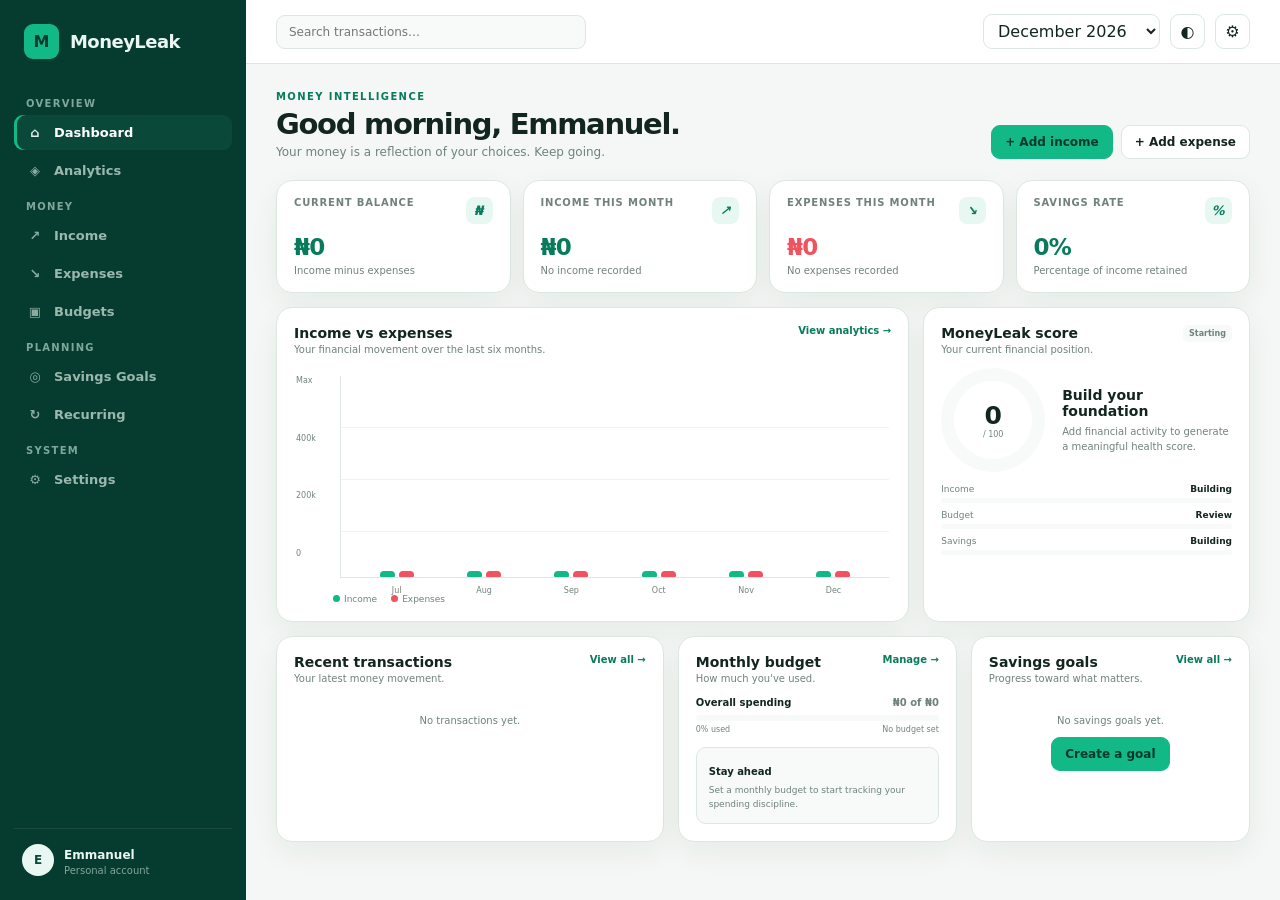
==== commit 7ae9afb5: "Update index.html" ====
--- a/index.html
+++ b/index.html
@@ -2,257 +2,263 @@
 <html lang="en">
 <head>
 <meta charset="UTF-8">
-<meta name="viewport" content="width=device-width, initial-scale=1.0">
+<meta name="viewport" content="width=device-width,initial-scale=1">
 <title>MoneyLeak — Dashboard</title>
 <style>
 :root{
- --bg:#071b16;--sidebar:#0a211c;--card:#0d2721;--card2:#102d26;--border:#183e33;
- --text:#eef8f4;--muted:#91aaa2;--green:#20c997;--green2:#17b889;
- --red:#ff5a67;--input:#0b211c;--shadow:0 12px 30px rgba(0,0,0,.18)
-}
-body.light{
- --bg:#f5f8f7;--sidebar:#fff;--card:#fff;--card2:#f2f6f4;--border:#dce8e3;
- --text:#16231f;--muted:#6e7d77;--input:#f7faf9;--shadow:0 8px 24px rgba(20,50,40,.08)
+  --bg:#f4f7f5;--surface:#ffffff;--surface2:#f8faf9;--sidebar:#063b2f;
+  --sidebar2:#0a493a;--text:#12251f;--muted:#70827b;--line:#dce7e2;
+  --green:#12b886;--green-dark:#087b5d;--red:#f0525f;--yellow:#d99b25;
+  --shadow:0 10px 30px rgba(12,45,35,.06);--radius:16px
+}
+body.dark{
+  --bg:#061914;--surface:#0a241d;--surface2:#0d2b23;--sidebar:#041b15;
+  --sidebar2:#073226;--text:#edf7f3;--muted:#91aaa2;--line:#183d32;
+  --green:#20c997;--green-dark:#18b98a;--red:#ff5c68;--yellow:#e2ad42;
+  --shadow:0 14px 35px rgba(0,0,0,.2)
 }
 *{box-sizing:border-box}
-body{margin:0;background:var(--bg);color:var(--text);font-family:Inter,ui-sans-serif,system-ui,-apple-system,BlinkMacSystemFont,"Segoe UI",sans-serif}
+body{margin:0;background:var(--bg);color:var(--text);font-family:Inter,ui-sans-serif,system-ui,-apple-system,"Segoe UI",sans-serif}
 button,input,select{font:inherit}
 button{cursor:pointer}
-.app{min-height:100vh;display:flex}
-.sidebar{width:240px;background:var(--sidebar);border-right:1px solid var(--border);padding:22px 14px;position:fixed;inset:0 auto 0 0;z-index:5}
-.logo{display:flex;align-items:center;gap:10px;padding:4px 12px 25px;font-size:21px;font-weight:800}
-.logoMark{width:34px;height:34px;border-radius:10px;background:var(--green);color:#062019;display:grid;place-items:center;font-weight:900}
-.nav{display:grid;gap:5px}
-.nav a{color:var(--muted);text-decoration:none;padding:11px 12px;border-radius:10px;font-size:14px;font-weight:650}
-.nav a:hover,.nav a.active{background:rgba(32,201,151,.1);color:var(--text)}
-.sideBottom{position:absolute;bottom:18px;left:14px;right:14px}
-.theme{width:100%;background:var(--card);border:1px solid var(--border);color:var(--text);padding:10px;border-radius:10px}
-.main{margin-left:240px;width:calc(100% - 240px);padding:28px;max-width:1500px}
-.top{display:flex;justify-content:space-between;align-items:flex-start;gap:20px;margin-bottom:26px}
-.eyebrow{color:var(--green);font-size:12px;font-weight:800;text-transform:uppercase;letter-spacing:.1em}
-h1{margin:5px 0 4px;font-size:30px;letter-spacing:-.03em}
-.sub{color:var(--muted);font-size:14px}
-.topActions{display:flex;gap:9px;flex-wrap:wrap}
-.btn{border:1px solid var(--border);background:var(--card);color:var(--text);border-radius:10px;padding:10px 14px;font-weight:700}
-.btn.primary{background:var(--green);border-color:var(--green);color:#062019}
-.btn:hover{filter:brightness(1.08)}
-.stats{display:grid;grid-template-columns:repeat(4,1fr);gap:15px;margin-bottom:18px}
-.card{background:var(--card);border:1px solid var(--border);border-radius:14px;box-shadow:var(--shadow)}
-.stat{padding:18px}
-.statLabel{color:var(--muted);font-size:13px;font-weight:650}
-.statValue{font-size:27px;font-weight:800;margin:8px 0 5px;letter-spacing:-.02em}
-.statFoot{font-size:12px;color:var(--muted)}
-.positive{color:var(--green)!important}.negative{color:var(--red)!important}
-.grid{display:grid;grid-template-columns:minmax(0,1.55fr) minmax(290px,.85fr);gap:18px}
-.panel{padding:19px}
-.panelHead{display:flex;justify-content:space-between;align-items:center;gap:10px;margin-bottom:15px}
-.panelTitle{font-size:16px;font-weight:800}
-.panelLink{color:var(--green);font-size:12px;text-decoration:none;font-weight:750}
-.chart{height:235px;display:flex;align-items:flex-end;gap:12px;padding:20px 8px 4px;border-bottom:1px solid var(--border)}
-.month{flex:1;height:100%;display:flex;align-items:flex-end;justify-content:center;gap:5px;position:relative}
-.bar{width:42%;min-width:7px;border-radius:5px 5px 2px 2px;background:var(--green);opacity:.9}
-.bar.exp{background:var(--red);opacity:.78}
-.monthLabel{position:absolute;bottom:-24px;color:var(--muted);font-size:10px}
-.legend{display:flex;gap:18px;margin-top:16px;color:var(--muted);font-size:11px}
-.dot{display:inline-block;width:8px;height:8px;border-radius:50%;background:var(--green);margin-right:5px}.dot.red{background:var(--red)}
-.sideStack{display:grid;gap:18px}
-.budgetValue{display:flex;justify-content:space-between;margin:9px 0;color:var(--muted);font-size:12px}
-.progress{height:9px;background:var(--card2);border-radius:99px;overflow:hidden}
-.progress i{display:block;height:100%;background:var(--green);border-radius:inherit}
-.goal{padding:12px 0;border-bottom:1px solid var(--border)}.goal:last-child{border-bottom:0}
-.goalTop{display:flex;justify-content:space-between;font-size:13px;font-weight:700}
-.goalSmall{font-size:11px;color:var(--muted);margin:6px 0}
-.transactions{grid-column:1/-1}
-.filters{display:flex;gap:9px;margin-bottom:13px;flex-wrap:wrap}
-input,select{background:var(--input);border:1px solid var(--border);color:var(--text);border-radius:9px;padding:9px 11px;outline:none}
-input:focus,select:focus{border-color:var(--green)}
-.search{flex:1;min-width:180px}
-.row{display:grid;grid-template-columns:1.2fr 1fr 110px 100px 34px;gap:12px;align-items:center;padding:12px 4px;border-bottom:1px solid var(--border);font-size:13px}
-.row:last-child{border-bottom:0}
-.txName{font-weight:750}.txMeta{color:var(--muted);font-size:11px;margin-top:3px}
-.amount{text-align:right;font-weight:800}
-.del{background:none;border:0;color:var(--muted);font-size:17px}
-.empty{padding:28px;text-align:center;color:var(--muted);font-size:13px}
-.quick{display:grid;grid-template-columns:repeat(3,1fr);gap:9px}
-.quick .btn{font-size:12px;padding:11px 7px}
-.footer{color:var(--muted);font-size:11px;text-align:center;padding:25px}
-@media(max-width:1050px){.stats{grid-template-columns:repeat(2,1fr)}.grid{grid-template-columns:1fr}.transactions{grid-column:auto}}
-@media(max-width:760px){
- .sidebar{position:static;width:100%;height:auto;padding:12px;border-right:0;border-bottom:1px solid var(--border)}
- .logo{padding:2px 8px 10px}.nav{display:flex;overflow:auto}.nav a{white-space:nowrap}
- .sideBottom{position:static;margin-top:8px}.theme{padding:8px}
- .app{display:block}.main{margin-left:0;width:100%;padding:17px 13px}
- .top{display:block}.topActions{margin-top:15px}.stats{grid-template-columns:1fr 1fr;gap:9px}
- .stat{padding:14px}.statValue{font-size:21px}.row{grid-template-columns:1fr auto 30px}.row>*:nth-child(2),.row>*:nth-child(3){display:none}
-}
-@media(max-width:430px){.stats{grid-template-columns:1fr}.quick{grid-template-columns:1fr}.topActions .btn{flex:1}}
+.layout{display:flex;min-height:100vh}
+.sidebar{width:246px;position:fixed;left:0;top:0;bottom:0;background:var(--sidebar);color:#eaf6f1;padding:20px 14px;display:flex;flex-direction:column;z-index:10}
+.brand{display:flex;align-items:center;gap:11px;padding:4px 10px 26px}
+.brandmark{width:35px;height:35px;border-radius:9px;background:var(--green);color:#063b2f;display:grid;place-items:center;font-weight:900}
+.brandname{font-weight:800;font-size:18px;letter-spacing:-.03em}
+.section{font-size:10px;color:#7fa79b;text-transform:uppercase;letter-spacing:.13em;font-weight:800;padding:13px 12px 6px}
+.nav{display:grid;gap:3px}
+.nav a{color:#9ab8ae;text-decoration:none;padding:10px 12px;border-radius:9px;font-size:13px;font-weight:650;display:flex;gap:10px;align-items:center}
+.nav a:hover{background:rgba(255,255,255,.055);color:#fff}
+.nav a.active{background:var(--sidebar2);color:#fff;box-shadow:inset 3px 0 0 var(--green)}
+.nav .ico{width:18px;text-align:center;opacity:.9}
+.profile{margin-top:auto;border-top:1px solid rgba(255,255,255,.08);padding:15px 8px 4px;display:flex;gap:10px;align-items:center}
+.avatar{width:32px;height:32px;border-radius:50%;background:#e8f7f1;color:#0a493a;display:grid;place-items:center;font-weight:800;font-size:12px}
+.profile b{font-size:12px}.profile span{display:block;font-size:10px;color:#83a69b;margin-top:2px}
+.main{margin-left:246px;flex:1;min-width:0}
+.topbar{height:64px;border-bottom:1px solid var(--line);background:var(--surface);display:flex;align-items:center;justify-content:space-between;padding:0 30px;gap:18px}
+.search{width:310px;background:var(--surface2);border:1px solid var(--line);border-radius:9px;padding:9px 12px;color:var(--text);outline:0;font-size:12px}
+.search:focus{border-color:var(--green)}
+.topright{display:flex;align-items:center;gap:10px}
+.iconbtn,.select{height:35px;border:1px solid var(--line);background:var(--surface);color:var(--text);border-radius:9px;padding:0 10px}
+.iconbtn{width:35px;padding:0}
+.content{padding:27px 30px 40px;max-width:1450px;margin:auto}
+.head{display:flex;justify-content:space-between;align-items:flex-end;gap:20px;margin-bottom:21px}
+.kicker{font-size:10px;color:var(--green-dark);font-weight:850;letter-spacing:.14em;text-transform:uppercase}
+h1{margin:5px 0 4px;font-size:29px;letter-spacing:-.045em}
+.subtitle{font-size:12px;color:var(--muted)}
+.actions{display:flex;gap:8px}
+.btn{border:1px solid var(--line);background:var(--surface);color:var(--text);padding:9px 13px;border-radius:9px;font-weight:750;font-size:12px}
+.btn.primary{background:var(--green);border-color:var(--green);color:#04382c}
+.btn:hover{filter:brightness(1.04)}
+.stats{display:grid;grid-template-columns:repeat(4,1fr);gap:12px;margin-bottom:14px}
+.card{background:var(--surface);border:1px solid var(--line);border-radius:var(--radius);box-shadow:var(--shadow)}
+.stat{padding:16px 17px}
+.stathead{display:flex;justify-content:space-between;color:var(--muted);font-size:10px;font-weight:800;text-transform:uppercase;letter-spacing:.08em}
+.staticon{width:27px;height:27px;border-radius:8px;background:rgba(18,184,134,.1);color:var(--green-dark);display:grid;place-items:center;font-size:13px}
+.statvalue{font-size:23px;font-weight:850;letter-spacing:-.035em;margin:10px 0 5px}
+.positive{color:var(--green-dark)}.negative{color:var(--red)}
+.delta{font-size:10px;color:var(--muted)}.delta strong{color:var(--green-dark)}
+.dashboard{display:grid;grid-template-columns:minmax(0,1.55fr) minmax(290px,.8fr);gap:14px}
+.panel{padding:17px}
+.panelhead{display:flex;justify-content:space-between;align-items:flex-start;margin-bottom:13px}
+.paneltitle{font-weight:800;font-size:14px}
+.paneldesc{font-size:10px;color:var(--muted);margin-top:3px}
+.link{color:var(--green-dark);font-size:10px;font-weight:800;text-decoration:none}
+.chartbox{height:210px;display:flex;align-items:stretch;gap:9px;padding:8px 2px 0}
+.yaxis{width:35px;display:flex;flex-direction:column;justify-content:space-between;color:var(--muted);font-size:8px;padding:0 0 20px}
+.chartarea{flex:1;position:relative;border-left:1px solid var(--line);border-bottom:1px solid var(--line);background:repeating-linear-gradient(to bottom,transparent 0,transparent 51px,var(--line) 52px)}
+.bars{height:100%;display:flex;align-items:flex-end;justify-content:space-around;padding:0 12px}
+.monthcol{height:100%;flex:1;display:flex;align-items:flex-end;justify-content:center;gap:4px;position:relative}
+.bar{width:15px;max-width:24%;border-radius:4px 4px 1px 1px;background:var(--green)}
+.bar.exp{background:var(--red)}
+.monthname{position:absolute;bottom:-18px;font-size:8px;color:var(--muted)}
+.legend{display:flex;gap:14px;margin:16px 0 0 39px;font-size:9px;color:var(--muted)}
+.legend i{display:inline-block;width:7px;height:7px;border-radius:50%;background:var(--green);margin-right:4px}.legend i.red{background:var(--red)}
+.health{display:grid;grid-template-columns:105px 1fr;gap:16px;align-items:center}
+.score{width:104px;height:104px;border-radius:50%;display:grid;place-items:center;background:conic-gradient(var(--green) var(--score),var(--surface2) 0);position:relative}
+.score:after{content:"";position:absolute;width:78px;height:78px;border-radius:50%;background:var(--surface)}
+.scoreinner{position:relative;z-index:1;text-align:center}.scoreinner b{font-size:25px}.scoreinner span{display:block;color:var(--muted);font-size:8px}
+.health h3{margin:0 0 5px;font-size:14px}.health p{margin:0;color:var(--muted);font-size:10px;line-height:1.5}
+.healthlist{margin-top:12px;display:grid;gap:7px}.healthrow{display:flex;align-items:center;justify-content:space-between;font-size:9px}.healthrow span:first-child{color:var(--muted)}
+.healthbar{height:5px;background:var(--surface2);border-radius:99px;margin-top:4px}.healthbar i{display:block;height:100%;background:var(--green);border-radius:inherit}
+.bottomgrid{display:grid;grid-template-columns:1.25fr .9fr .9fr;gap:14px;margin-top:14px}
+.txrow{display:grid;grid-template-columns:1.2fr .8fr .7fr auto;gap:10px;padding:10px 0;border-bottom:1px solid var(--line);font-size:10px;align-items:center}
+.txrow:last-child{border-bottom:0}.txname{font-weight:700}.txmeta{color:var(--muted);font-size:9px;margin-top:2px}.txamount{text-align:right;font-weight:800}
+.pill{display:inline-block;padding:4px 6px;border-radius:5px;background:var(--surface2);color:var(--muted);font-size:8px;font-weight:750}
+.budgetitem{margin:13px 0}.budgettop{display:flex;justify-content:space-between;font-size:10px;font-weight:700}.budgettop span:last-child{color:var(--muted);font-weight:600}
+.progress{height:6px;background:var(--surface2);border-radius:99px;overflow:hidden;margin:7px 0 4px}.progress i{display:block;height:100%;background:var(--green);border-radius:inherit}.progress.over i{background:var(--red)}
+.budgetfoot{display:flex;justify-content:space-between;color:var(--muted);font-size:8px}
+.goal{padding:11px 0;border-bottom:1px solid var(--line)}.goal:last-child{border:0}.goaltop{display:flex;justify-content:space-between;font-size:10px;font-weight:750}.goalsmall{font-size:8px;color:var(--muted);margin:5px 0}
+.insight{background:var(--surface2);border:1px solid var(--line);border-radius:10px;padding:12px;margin-top:11px}.insight b{font-size:10px}.insight p{font-size:9px;color:var(--muted);line-height:1.5;margin:5px 0 0}
+.empty{color:var(--muted);font-size:10px;padding:18px 0;text-align:center}
+@media(max-width:1150px){.stats{grid-template-columns:repeat(2,1fr)}.bottomgrid{grid-template-columns:1fr 1fr}.bottomgrid .panel:last-child{grid-column:1/-1}}
+@media(max-width:800px){
+ .sidebar{position:static;width:100%;height:auto;padding:12px}.layout{display:block}.brand{padding:2px 8px 10px}.section{display:none}.nav{display:flex;overflow:auto}.nav a{white-space:nowrap}.profile{display:none}
+ .main{margin-left:0}.topbar{padding:0 14px}.search{width:180px}.content{padding:19px 13px}
+ .head{display:block}.actions{margin-top:13px}.stats{grid-template-columns:1fr 1fr}.dashboard{grid-template-columns:1fr}.bottomgrid{grid-template-columns:1fr}
+}
+@media(max-width:470px){.stats{grid-template-columns:1fr}.search{display:none}.topright .select{max-width:130px}h1{font-size:25px}.txrow{grid-template-columns:1fr auto}.txrow>*:nth-child(2){display:none}}
 </style>
 </head>
 <body>
-<div class="app">
+<div class="layout">
 <aside class="sidebar">
-  <div class="logo"><div class="logoMark">₦</div>MoneyLeak</div>
-  <nav class="nav">
-    <a class="active" href="index.html">Dashboard</a>
-    <a href="income.html">Income</a>
-    <a href="expenses.html">Expenses</a>
-    <a href="budgets.html">Budgets</a>
-    <a href="savings.html">Savings Goals</a>
-    <a href="recurring.html">Recurring</a>
-    <a href="analytics.html">Analytics</a>
-    <a href="settings.html">Settings</a>
-  </nav>
-  <div class="sideBottom"><button class="theme" id="themeBtn">☾ Dark mode</button></div>
+ <div class="brand"><div class="brandmark">M</div><div class="brandname">MoneyLeak</div></div>
+ <div class="section">Overview</div>
+ <nav class="nav">
+  <a class="active" href="index.html"><span class="ico">⌂</span>Dashboard</a>
+  <a href="analytics.html"><span class="ico">◈</span>Analytics</a>
+ </nav>
+ <div class="section">Money</div>
+ <nav class="nav">
+  <a href="income.html"><span class="ico">↗</span>Income</a>
+  <a href="expenses.html"><span class="ico">↘</span>Expenses</a>
+  <a href="budgets.html"><span class="ico">▣</span>Budgets</a>
+ </nav>
+ <div class="section">Planning</div>
+ <nav class="nav">
+  <a href="savings.html"><span class="ico">◎</span>Savings Goals</a>
+  <a href="recurring.html"><span class="ico">↻</span>Recurring</a>
+ </nav>
+ <div class="section">System</div>
+ <nav class="nav"><a href="settings.html"><span class="ico">⚙</span>Settings</a></nav>
+ <div class="profile"><div class="avatar">E</div><div><b>Emmanuel</b><span>Personal account</span></div></div>
 </aside>
 
 <main class="main">
-<header class="top">
-  <div>
-    <div class="eyebrow">Personal finance</div>
-    <h1>Good day 👋</h1>
-    <div class="sub" id="today"></div>
+ <header class="topbar">
+  <input class="search" id="search" placeholder="Search transactions…">
+  <div class="topright">
+   <select class="select" id="monthSelect"></select>
+   <button class="iconbtn" id="themeBtn" title="Toggle theme">◐</button>
+   <button class="iconbtn" onclick="location.href='settings.html'" title="Settings">⚙</button>
   </div>
-  <div class="topActions">
-    <button class="btn" onclick="location.href='income.html'">+ Income</button>
-    <button class="btn" onclick="location.href='expenses.html'">+ Expense</button>
-    <button class="btn primary" onclick="location.href='savings.html'">+ Savings goal</button>
-  </div>
-</header>
-
-<section class="stats">
-  <div class="card stat"><div class="statLabel">Current balance</div><div class="statValue" id="balance">₦0</div><div class="statFoot">Income minus expenses</div></div>
-  <div class="card stat"><div class="statLabel">Income this month</div><div class="statValue positive" id="income">₦0</div><div class="statFoot" id="incomeFoot">0 transactions</div></div>
-  <div class="card stat"><div class="statLabel">Expenses this month</div><div class="statValue negative" id="expenses">₦0</div><div class="statFoot" id="expenseFoot">0 transactions</div></div>
-  <div class="card stat"><div class="statLabel">Savings progress</div><div class="statValue" id="saved">₦0</div><div class="statFoot" id="savedFoot">₦0 target</div></div>
-</section>
-
-<div class="grid">
-<section class="card panel">
-  <div class="panelHead"><div class="panelTitle">Cash flow</div><a class="panelLink" href="analytics.html">View analytics →</a></div>
-  <div class="chart" id="chart"></div>
-  <div class="legend"><span><i class="dot"></i>Income</span><span><i class="dot red"></i>Expenses</span><span>Last 6 months</span></div>
-</section>
-
-<div class="sideStack">
-<section class="card panel">
-  <div class="panelHead"><div class="panelTitle">Budget overview</div><a class="panelLink" href="budgets.html">Manage →</a></div>
-  <div class="statFoot">Monthly budget</div>
-  <div class="statValue" id="budget">₦0</div>
-  <div class="budgetValue"><span>Spent</span><b id="budgetSpent">₦0</b></div>
-  <div class="progress"><i id="budgetBar" style="width:0%"></i></div>
-  <div class="budgetValue"><span>Remaining</span><b id="budgetRemain">₦0</b></div>
-</section>
-
-<section class="card panel">
-  <div class="panelHead"><div class="panelTitle">Savings goals</div><a class="panelLink" href="savings.html">View all →</a></div>
-  <div id="goals"></div>
-</section>
-</div>
-
-<section class="card panel transactions">
-  <div class="panelHead"><div class="panelTitle">Recent transactions</div><a class="panelLink" href="expenses.html">Manage →</a></div>
-  <div class="filters"><input class="search" id="search" placeholder="Search transactions…"><select id="type"><option value="all">All types</option><option value="income">Income</option><option value="expense">Expenses</option></select></div>
-  <div id="transactions"></div>
-</section>
-
-<section class="card panel">
-  <div class="panelHead"><div class="panelTitle">Quick actions</div></div>
-  <div class="quick">
-    <button class="btn" onclick="location.href='budgets.html'">Set budget</button>
-    <button class="btn" onclick="location.href='recurring.html'">Add recurring</button>
-    <button class="btn" onclick="exportBackup()">Export backup</button>
-  </div>
-</section>
-
-<section class="card panel">
-  <div class="panelHead"><div class="panelTitle">MoneyLeak Assistant</div></div>
-  <div class="sub">Your dashboard is calculated from the transactions, budgets and savings goals stored in this browser.</div>
-</section>
-</div>
-<div class="footer">MoneyLeak • Your money, clearly organized.</div>
+ </header>
+
+ <div class="content">
+  <section class="head">
+   <div><div class="kicker">Money intelligence</div><h1 id="greeting">Good morning, Emmanuel.</h1><div class="subtitle">Your money is a reflection of your choices. Keep going.</div></div>
+   <div class="actions"><button class="btn primary" onclick="location.href='income.html'">+ Add income</button><button class="btn" onclick="location.href='expenses.html'">+ Add expense</button></div>
+  </section>
+
+  <section class="stats">
+   <div class="card stat"><div class="stathead"><span>Current balance</span><i class="staticon">₦</i></div><div class="statvalue" id="balance">₦0</div><div class="delta" id="balanceDelta">Income minus expenses</div></div>
+   <div class="card stat"><div class="stathead"><span>Income this month</span><i class="staticon">↗</i></div><div class="statvalue positive" id="income">₦0</div><div class="delta" id="incomeDelta">No income recorded</div></div>
+   <div class="card stat"><div class="stathead"><span>Expenses this month</span><i class="staticon">↘</i></div><div class="statvalue negative" id="expenses">₦0</div><div class="delta" id="expenseDelta">No expenses recorded</div></div>
+   <div class="card stat"><div class="stathead"><span>Savings rate</span><i class="staticon">%</i></div><div class="statvalue positive" id="rate">0%</div><div class="delta" id="rateDelta">Income retained</div></div>
+  </section>
+
+  <section class="dashboard">
+   <div class="card panel">
+    <div class="panelhead"><div><div class="paneltitle">Income vs expenses</div><div class="paneldesc">Your financial movement over the last six months.</div></div><a class="link" href="analytics.html">View analytics →</a></div>
+    <div class="chartbox"><div class="yaxis"><span>Max</span><span>400k</span><span>200k</span><span>0</span></div><div class="chartarea"><div class="bars" id="bars"></div></div></div>
+    <div class="legend"><span><i></i>Income</span><span><i class="red"></i>Expenses</span></div>
+   </div>
+
+   <div class="card panel">
+    <div class="panelhead"><div><div class="paneltitle">MoneyLeak score</div><div class="paneldesc">Your current financial position.</div></div><span class="pill" id="scoreLabel">Building</span></div>
+    <div class="health"><div class="score" id="scoreRing" style="--score:0deg"><div class="scoreinner"><b id="score">0</b><span>/ 100</span></div></div><div><h3 id="scoreTitle">Start building</h3><p id="scoreText">Add financial activity to generate a meaningful health score.</p></div></div>
+    <div class="healthlist">
+     <div><div class="healthrow"><span>Income</span><b id="incomeHealth">Building</b></div><div class="healthbar"><i id="incomeHealthBar" style="width:0%"></i></div></div>
+     <div><div class="healthrow"><span>Budget</span><b id="budgetHealth">Control</b></div><div class="healthbar"><i id="budgetHealthBar" style="width:0%"></i></div></div>
+     <div><div class="healthrow"><span>Savings</span><b id="savingHealth">Building</b></div><div class="healthbar"><i id="savingHealthBar" style="width:0%"></i></div></div>
+    </div>
+   </div>
+  </section>
+
+  <section class="bottomgrid">
+   <div class="card panel">
+    <div class="panelhead"><div><div class="paneltitle">Recent transactions</div><div class="paneldesc">Your latest money movement.</div></div><a class="link" href="expenses.html">View all →</a></div>
+    <div id="transactions"></div>
+   </div>
+
+   <div class="card panel">
+    <div class="panelhead"><div><div class="paneltitle">Monthly budget</div><div class="paneldesc">How much you've used.</div></div><a class="link" href="budgets.html">Manage →</a></div>
+    <div class="budgetitem"><div class="budgettop"><span>Overall spending</span><span id="budgetText">₦0 of ₦0</span></div><div class="progress" id="budgetProgress"><i style="width:0%"></i></div><div class="budgetfoot"><span id="budgetPercent">0% used</span><span id="budgetRemain">₦0 remaining</span></div></div>
+    <div class="insight"><b>Stay ahead</b><p id="budgetInsight">Set a monthly budget to start tracking your spending discipline.</p></div>
+   </div>
+
+   <div class="card panel">
+    <div class="panelhead"><div><div class="paneltitle">Savings goals</div><div class="paneldesc">Progress toward what matters.</div></div><a class="link" href="savings.html">View all →</a></div>
+    <div id="goals"></div>
+   </div>
+  </section>
+ </div>
 </main>
 </div>
 
 <script>
-const KEYS={tx:'moneyLeakTransactions',goals:'moneyLeakSavingsGoals',budget:'moneyLeakMonthlyBudget',settings:'moneyLeakSettings'};
-const money=n=>new Intl.NumberFormat('en-NG',{style:'currency',currency:(JSON.parse(localStorage.getItem(KEYS.settings)||'{}').currency||'NGN'),maximumFractionDigits:0}).format(Number(n)||0);
-const get=(k,f)=>{try{return JSON.parse(localStorage.getItem(k))??f}catch{return f}};
-const txs=()=>get(KEYS.tx,[]);
-const goals=()=>get(KEYS.goals,[]);
-function dateObj(x){const d=new Date(x);return isNaN(d)?null:d}
-function monthKey(d){return d.getFullYear()+'-'+String(d.getMonth()+1).padStart(2,'0')}
-function currentMonth(){return monthKey(new Date())}
-function totals(list,month=currentMonth()){
- return list.filter(t=>monthKey(dateObj(t.date||t.createdAt)||new Date())===month).reduce((a,t)=>{
-  const v=Number(t.amount)||0;if((t.type||'').toLowerCase()==='income')a.income+=v;else a.expense+=v;return a
- },{income:0,expense:0})
-}
-function applyTheme(){
- const s=get(KEYS.settings,{});
- document.body.classList.toggle('light',s.dark===false);
- document.getElementById('themeBtn').textContent=s.dark===false?'☀ Light mode':'☾ Dark mode';
-}
-function toggleTheme(){
- const s=get(KEYS.settings,{dark:true});s.dark=s.dark===false;localStorage.setItem(KEYS.settings,JSON.stringify(s));applyTheme()
-}
-document.getElementById('themeBtn').onclick=toggleTheme;
-
+const K={tx:'moneyLeakTransactions',goals:'moneyLeakSavingsGoals',budget:'moneyLeakMonthlyBudget',settings:'moneyLeakSettings'};
+const get=(k,f)=>{try{const v=JSON.parse(localStorage.getItem(k));return v==null?f:v}catch{return f}};
+const txs=()=>get(K.tx,[]);
+const gs=()=>get(K.goals,[]);
+const settings=()=>get(K.settings,{currency:'NGN',dark:false});
+const currency=()=>settings().currency||'NGN';
+const money=n=>new Intl.NumberFormat(currency()==='NGN'?'en-NG':'en-US',{style:'currency',currency:currency(),maximumFractionDigits:0}).format(Number(n)||0);
+const dateOf=t=>{const d=new Date(t?.date||t?.createdAt);return isNaN(d)?new Date():d};
+const key=d=>d.getFullYear()+'-'+String(d.getMonth()+1).padStart(2,'0');
+const current=key(new Date());
+const monthTotal=(list,m)=>list.reduce((a,t)=>{if(key(dateOf(t))!==m)return a;const v=Number(t.amount)||0;(String(t.type||'').toLowerCase()==='income'?a.income+=v:a.expense+=v);return a},{income:0,expense:0});
+function esc(s){return String(s).replace(/[&<>"']/g,c=>({'&':'&amp;','<':'&lt;','>':'&gt;','"':'&quot;',"'":'&#39;'}[c]))}
+function applyTheme(){document.body.classList.toggle('dark',settings().dark===true)}
+document.getElementById('themeBtn').onclick=()=>{const s=settings();s.dark=!s.dark;localStorage.setItem(K.settings,JSON.stringify(s));applyTheme()};
+function setupMonths(){
+ const sel=document.getElementById('monthSelect'),now=new Date();sel.innerHTML='';
+ for(let i=0;i<6;i++){const d=new Date(now.getFullYear(),now.getMonth()-i,1),o=document.createElement('option');o.value=key(d);o.textContent=d.toLocaleString('en',{month:'long',year:'numeric'});sel.appendChild(o)}
+ sel.value=current;sel.onchange=render;
+}
 function renderStats(){
- const all=txs(),m=totals(all), balance=all.reduce((a,t)=>a+((t.type||'').toLowerCase()==='income'?1:-1)*(Number(t.amount)||0),0);
- const gs=goals(),saved=gs.reduce((a,g)=>a+(Number(g.saved)||Number(g.current)||0),0),target=gs.reduce((a,g)=>a+(Number(g.target)||0),0);
+ const all=txs(),m=monthTotal(all,current),balance=all.reduce((a,t)=>a+(String(t.type||'').toLowerCase()==='income'?1:-1)*(Number(t.amount)||0),0);
+ const rate=m.income?Math.max(0,(m.income-m.expense)/m.income*100):0;
  document.getElementById('balance').textContent=money(balance);
- document.getElementById('balance').className='statValue '+(balance>=0?'positive':'negative');
- document.getElementById('income').textContent=money(m.income);
- document.getElementById('expenses').textContent=money(m.expense);
- document.getElementById('incomeFoot').textContent=all.filter(t=>monthKey(dateObj(t.date)||new Date())===currentMonth()&&(t.type||'').toLowerCase()==='income').length+' transactions';
- document.getElementById('expenseFoot').textContent=all.filter(t=>monthKey(dateObj(t.date)||new Date())===currentMonth()&&(t.type||'').toLowerCase()==='expense').length+' transactions';
- document.getElementById('saved').textContent=money(saved);
- document.getElementById('savedFoot').textContent=money(target)+' target';
+ document.getElementById('balance').className='statvalue '+(balance>=0?'positive':'negative');
+ document.getElementById('income').textContent=money(m.income);document.getElementById('expenses').textContent=money(m.expense);
+ document.getElementById('rate').textContent=Math.round(rate)+'%';
+ document.getElementById('incomeDelta').textContent=m.income?money(m.income)+' recorded this month':'No income recorded';
+ document.getElementById('expenseDelta').textContent=m.expense?money(m.expense)+' spent this month':'No expenses recorded';
+ document.getElementById('rateDelta').textContent=rate>=50?'Good progress':'Percentage of income retained';
+}
+function renderChart(){
+ const all=txs(),now=new Date(),arr=[];
+ for(let i=5;i>=0;i--){const d=new Date(now.getFullYear(),now.getMonth()-i,1),m=monthTotal(all,key(d));arr.push({label:d.toLocaleString('en',{month:'short'}),...m})}
+ const max=Math.max(1,...arr.flatMap(x=>[x.income,x.expense]));
+ document.getElementById('bars').innerHTML=arr.map(x=>'<div class="monthcol"><div class="bar" style="height:'+Math.max(3,x.income/max*100)+'%" title="'+money(x.income)+'"></div><div class="bar exp" style="height:'+Math.max(3,x.expense/max*100)+'%" title="'+money(x.expense)+'"></div><span class="monthname">'+x.label+'</span></div>').join('');
+}
+function renderTransactions(){
+ const q=document.getElementById('search').value.toLowerCase(),list=txs().filter(t=>((t.description||t.name||t.title||t.category||'').toLowerCase().includes(q))).sort((a,b)=>dateOf(b)-dateOf(a)).slice(0,5),box=document.getElementById('transactions');
+ if(!list.length){box.innerHTML='<div class="empty">No transactions yet.</div>';return}
+ box.innerHTML=list.map(t=>{const inc=String(t.type||'').toLowerCase()==='income',d=dateOf(t);return '<div class="txrow"><div><div class="txname">'+esc(t.description||t.name||t.title||'Transaction')+'</div><div class="txmeta">'+d.toLocaleDateString('en-GB',{day:'2-digit',month:'short',year:'numeric'})+'</div></div><div><span class="pill">'+esc(t.category||t.source||'Other')+'</span></div><div class="txmeta">'+esc(t.type||'expense')+'</div><div class="txamount '+(inc?'positive':'negative')+'">'+(inc?'+':'-')+money(t.amount)+'</div></div>'}).join('');
 }
 function renderBudget(){
- const b=Number(localStorage.getItem(KEYS.budget))||0,m=totals(txs()),spent=m.expense,remain=b-spent,pct=b?Math.min(100,spent/b*100):0;
- document.getElementById('budget').textContent=money(b);
- document.getElementById('budgetSpent').textContent=money(spent);
- document.getElementById('budgetRemain').textContent=money(remain);
- document.getElementById('budgetRemain').className=remain<0?'negative':'';
- document.getElementById('budgetBar').style.width=pct+'%';
+ const b=Number(localStorage.getItem(K.budget))||0,m=monthTotal(txs(),current),p=b?Math.min(100,m.expense/b*100):0,remain=Math.max(0,b-m.expense);
+ document.getElementById('budgetText').textContent=money(m.expense)+' of '+money(b);
+ document.getElementById('budgetProgress').className='progress'+(m.expense>b?' over':'');
+ document.getElementById('budgetProgress').firstElementChild.style.width=p+'%';
+ document.getElementById('budgetPercent').textContent=b?Math.round(m.expense/b*100)+'% used':'0% used';
+ document.getElementById('budgetRemain').textContent=b?(m.expense>b?money(m.expense-b)+' over':money(remain)+' remaining'):'No budget set';
+ document.getElementById('budgetInsight').textContent=!b?'Set a monthly budget to start tracking your spending discipline.':m.expense>b?'You are over budget. Review your largest spending categories.':p>=80?'You are close to your limit. Keep discretionary spending under control.':'You are within your monthly spending limit.';
 }
 function renderGoals(){
- const box=document.getElementById('goals'),gs=goals().slice(0,4);
- if(!gs.length){box.innerHTML='<div class="empty">No savings goals yet.<br><br><button class="btn primary" onclick="location.href=\\'savings.html\\'">Create a goal</button></div>';return}
- box.innerHTML=gs.map(g=>{
-  const saved=Number(g.saved)||Number(g.current)||0,target=Number(g.target)||0,p=target?Math.min(100,saved/target*100):0;
-  return '<div class="goal"><div class="goalTop"><span>'+esc(g.name||'Savings goal')+'</span><span>'+Math.round(p)+'%</span></div><div class="goalSmall">'+money(saved)+' of '+money(target)+'</div><div class="progress"><i style="width:'+p+'%"></i></div></div>'
- }).join('');
-}
-function renderChart(){
- const all=txs(),months=[],now=new Date();
- for(let i=5;i>=0;i--){const d=new Date(now.getFullYear(),now.getMonth()-i,1);months.push({key:monthKey(d),label:d.toLocaleString('en',{month:'short'}),income:0,expense:0})}
- all.forEach(t=>{const m=months.find(x=>x.key===monthKey(dateObj(t.date)||new Date()));if(m){const v=Number(t.amount)||0;(t.type||'').toLowerCase()==='income'?m.income+=v:m.expense+=v}});
- const max=Math.max(1,...months.flatMap(x=>[x.income,x.expense]));
- document.getElementById('chart').innerHTML=months.map(x=>'<div class="month"><div class="bar" title="'+money(x.income)+' income" style="height:'+Math.max(3,x.income/max*100)+'%"></div><div class="bar exp" title="'+money(x.expense)+' expenses" style="height:'+Math.max(3,x.expense/max*100)+'%"></div><span class="monthLabel">'+x.label+'</span></div>').join('');
-}
-function esc(s){return String(s).replace(/[&<>"']/g,c=>({'&':'&amp;','<':'&lt;','>':'&gt;','"':'&quot;',"'":'&#39;'}[c]))}
-function renderTransactions(){
- const q=document.getElementById('search').value.toLowerCase(),type=document.getElementById('type').value;
- const list=txs().filter(t=>(type==='all'||(t.type||'').toLowerCase()===type)&&((t.description||t.name||t.title||t.category||'').toLowerCase().includes(q))).sort((a,b)=>new Date(b.date||b.createdAt)-new Date(a.date||a.createdAt)).slice(0,10);
- const box=document.getElementById('transactions');
- if(!list.length){box.innerHTML='<div class="empty">No transactions found.</div>';return}
- box.innerHTML='<div class="row" style="color:var(--muted);font-size:10px;text-transform:uppercase"><span>Transaction</span><span>Category</span><span>Date</span><span style="text-align:right">Amount</span><span></span></div>'+
- list.map(t=>{const income=(t.type||'').toLowerCase()==='income',v=Number(t.amount)||0,d=dateObj(t.date)||new Date();return '<div class="row"><div><div class="txName">'+esc(t.description||t.name||t.title||'Transaction')+'</div><div class="txMeta">'+esc(t.type||'expense')+'</div></div><div class="txMeta">'+esc(t.category||t.source||'Other')+'</div><div class="txMeta">'+d.toLocaleDateString('en-GB',{day:'2-digit',month:'short'})+'</div><div class="amount '+(income?'positive':'negative')+'">'+(income?'+':'-')+money(v)+'</div><button class="del" onclick="removeTx(\\''+esc(String(t.id||t.createdAt||''))+'\\')">×</button></div>'}).join('');
-}
-function removeTx(id){
- if(!confirm('Delete this transaction?'))return;
- const list=txs().filter(t=>String(t.id||t.createdAt||'')!==id);localStorage.setItem(KEYS.tx,JSON.stringify(list));renderAll()
-}
-function exportBackup(){
- const data={transactions:txs(),monthlyBudget:get(KEYS.budget,0),savingsGoals:goals(),settings:get(KEYS.settings,{})};
- const a=document.createElement('a');a.href=URL.createObjectURL(new Blob([JSON.stringify(data,null,2)],{type:'application/json'}));a.download='moneyleak-backup.json';a.click();URL.revokeObjectURL(a.href)
-}
-document.getElementById('search').oninput=renderTransactions;document.getElementById('type').onchange=renderTransactions;
-document.getElementById('today').textContent=new Date().toLocaleDateString('en-NG',{weekday:'long',year:'numeric',month:'long',day:'numeric'});
-function renderAll(){renderStats();renderBudget();renderGoals();renderChart();renderTransactions();applyTheme()}
-renderAll();
+ const box=document.getElementById('goals'),list=gs().slice(0,4);
+ if(!list.length){box.innerHTML='<div class="empty">No savings goals yet.<br><br><button class="btn primary" onclick="location.href=\'savings.html\'">Create a goal</button></div>';return}
+ box.innerHTML=list.map(g=>{const saved=Number(g.saved??g.current)||0,target=Number(g.target)||0,p=target?Math.min(100,saved/target*100):0;return '<div class="goal"><div class="goaltop"><span>'+esc(g.name||'Savings goal')+'</span><span>'+Math.round(p)+'%</span></div><div class="goalsmall">'+money(saved)+' of '+money(target)+'</div><div class="progress"><i style="width:'+p+'%"></i></div></div>'}).join('');
+}
+function renderScore(){
+ const all=txs(),m=monthTotal(all,current),b=Number(localStorage.getItem(K.budget))||0,g=gs(),target=g.reduce((a,x)=>a+(Number(x.target)||0),0),saved=g.reduce((a,x)=>a+(Number(x.saved??x.current)||0),0);
+ const incomePart=m.income?Math.min(100,m.income>m.expense?85:45):0,budgetPart=b?Math.max(0,100-Math.min(100,m.expense/b*100)):0,savingPart=target?Math.min(100,saved/target*100):0;
+ const score=Math.round(incomePart*.4+budgetPart*.3+savingPart*.3);
+ document.getElementById('score').textContent=score;document.getElementById('scoreRing').style.setProperty('--score',(score*3.6)+'deg');
+ const label=score>=80?'Excellent':score>=60?'Healthy':score>=40?'Building':'Starting';
+ document.getElementById('scoreLabel').textContent=label;document.getElementById('scoreTitle').textContent=score>=80?'You are in control':score>=60?'Good financial momentum':'Build your foundation';
+ document.getElementById('scoreText').textContent=score?'Keep recording income, controlling spending and funding your goals to improve your score.':'Add financial activity to generate a meaningful health score.';
+ document.getElementById('incomeHealth').textContent=incomePart>=70?'Strength':'Building';document.getElementById('budgetHealth').textContent=budgetPart>=70?'Control':'Review';document.getElementById('savingHealth').textContent=savingPart>=70?'On track':'Building';
+ document.getElementById('incomeHealthBar').style.width=incomePart+'%';document.getElementById('budgetHealthBar').style.width=budgetPart+'%';document.getElementById('savingHealthBar').style.width=savingPart+'%';
+}
+function render(){renderStats();renderChart();renderTransactions();renderBudget();renderGoals();renderScore();applyTheme()}
+document.getElementById('search').oninput=renderTransactions;
+document.getElementById('greeting').textContent=(new Date().getHours()<12?'Good morning, Emmanuel.':new Date().getHours()<18?'Good afternoon, Emmanuel.':'Good evening, Emmanuel.');
+setupMonths();render();
 </script>
 </body>
 </html>
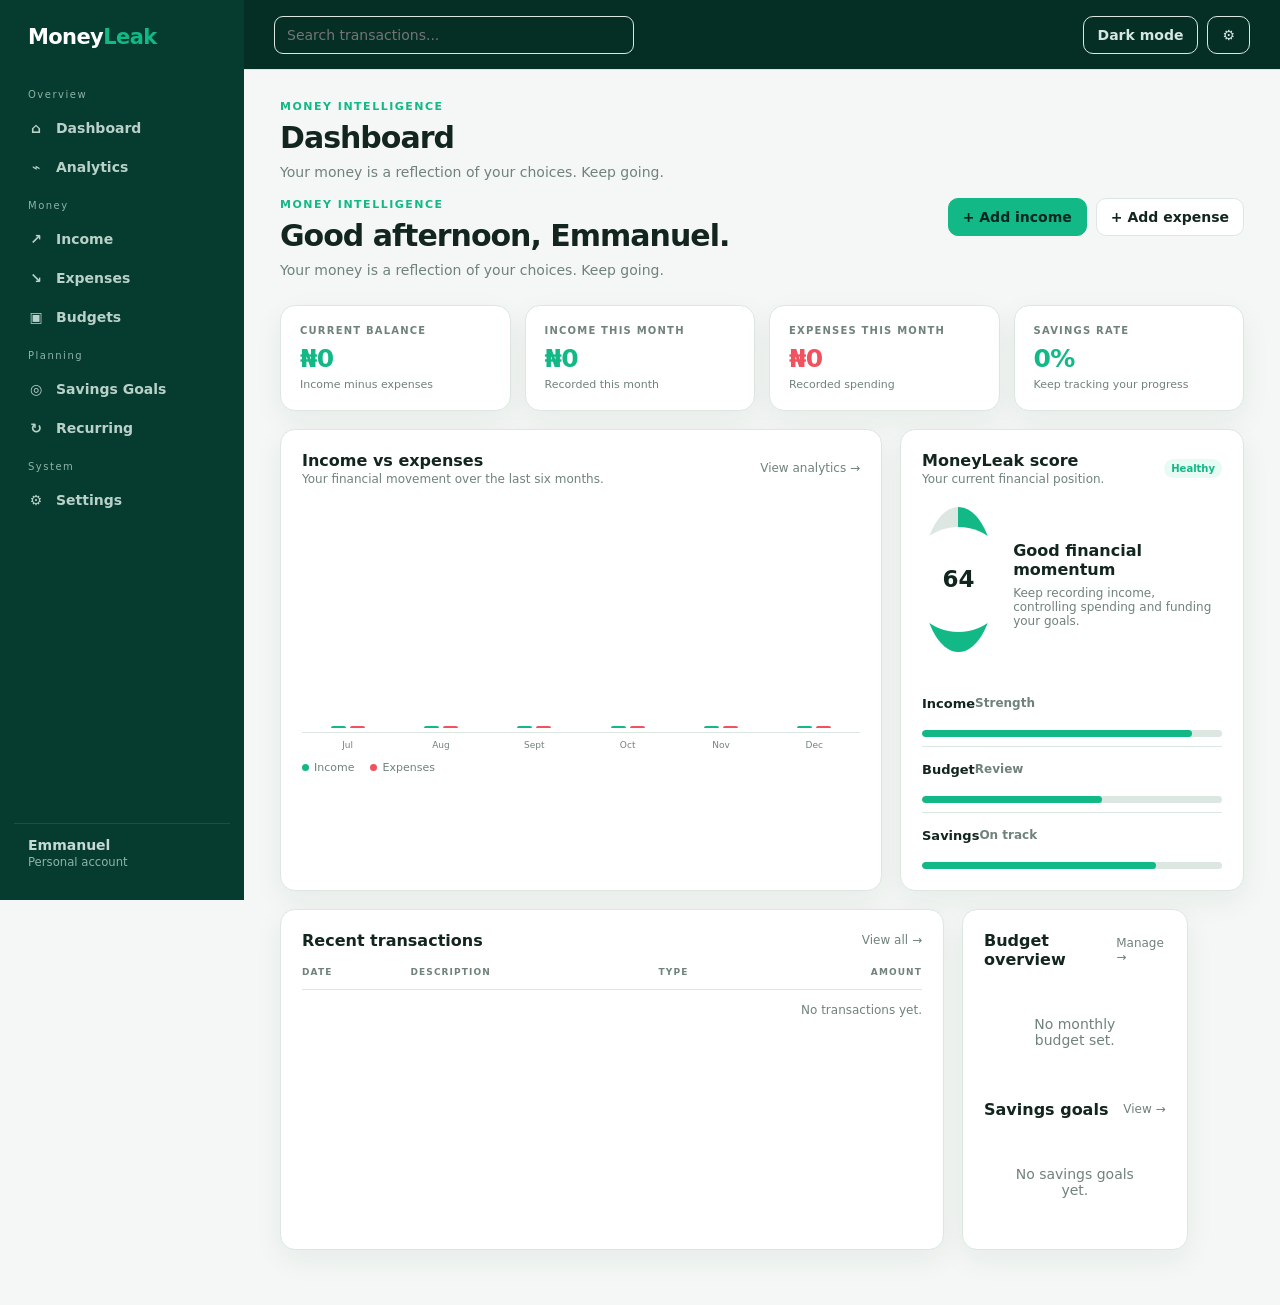
==== commit de62a868: "Update index.html" ====
--- a/index.html
+++ b/index.html
@@ -1,264 +1,74 @@
-<!DOCTYPE html>
-<html lang="en">
-<head>
-<meta charset="UTF-8">
-<meta name="viewport" content="width=device-width,initial-scale=1">
-<title>MoneyLeak — Dashboard</title>
-<style>
-:root{
-  --bg:#f4f7f5;--surface:#ffffff;--surface2:#f8faf9;--sidebar:#063b2f;
-  --sidebar2:#0a493a;--text:#12251f;--muted:#70827b;--line:#dce7e2;
-  --green:#12b886;--green-dark:#087b5d;--red:#f0525f;--yellow:#d99b25;
-  --shadow:0 10px 30px rgba(12,45,35,.06);--radius:16px
+<!DOCTYPE html><html lang="en"><head><meta charset="UTF-8"><meta name="viewport" content="width=device-width,initial-scale=1"><title>MoneyLeak — Dashboard</title><style>
+:root{--bg:#061914;--surface:#0a241d;--surface2:#0d2b23;--sidebar:#041b15;--sidebar2:#073226;--top:#05251d;--text:#edf7f3;--muted:#91aaa2;--line:#183d32;--green:#20c997;--green2:#12b886;--red:#ff5c68;--yellow:#f5c451;--shadow:0 14px 35px rgba(0,0,0,.20);--radius:15px}
+body.light{--bg:#f4f7f5;--surface:#fff;--surface2:#f8faf9;--sidebar:#063b2f;--sidebar2:#0a493a;--top:#052f25;--text:#12251f;--muted:#70827b;--line:#dce7e2;--green:#12b886;--green2:#087b5d;--red:#f0525f;--yellow:#c99312;--shadow:0 10px 30px rgba(12,45,35,.06)}
+*{box-sizing:border-box}body{margin:0;background:var(--bg);color:var(--text);font:14px Inter,ui-sans-serif,system-ui,-apple-system,BlinkMacSystemFont,"Segoe UI",sans-serif}button,input,select{font:inherit}button{cursor:pointer}
+.app{min-height:100vh;display:flex}.sidebar{width:244px;position:fixed;inset:0 auto 0 0;background:var(--sidebar);color:#fff;padding:25px 14px;z-index:5}.brand{font-size:21px;font-weight:800;letter-spacing:-.6px;padding:0 14px 28px}.brand b{color:var(--green)}.nav-title{font-size:10px;letter-spacing:1.5px;color:#8eb3a7;padding:12px 14px 7px}.nav a{display:flex;align-items:center;gap:11px;color:#b9d1c9;text-decoration:none;padding:10px 13px;border-radius:10px;margin:3px 0;font-weight:600}.nav a:hover,.nav a.active{background:var(--sidebar2);color:#fff}.nav a.active{box-shadow:inset 3px 0 0 var(--green)}.icon{width:18px;text-align:center}.profile{position:absolute;bottom:18px;left:14px;right:14px;border-top:1px solid rgba(255,255,255,.1);padding:13px 14px;color:#c6d9d3}.profile small{color:#8eb3a7}.main{margin-left:244px;width:calc(100% - 244px);min-width:0}.topbar{height:70px;background:var(--top);border-bottom:1px solid var(--line);display:flex;align-items:center;gap:14px;padding:0 30px;position:sticky;top:0;z-index:4}.search{flex:1;max-width:360px;background:transparent;border:1px solid var(--line);color:var(--text);border-radius:9px;padding:10px 12px;outline:none}.top-actions{margin-left:auto;display:flex;gap:9px}.topbtn,.btn{border:1px solid var(--line);background:var(--surface);color:var(--text);border-radius:10px;padding:10px 14px;font-weight:700}.topbtn{background:transparent;color:#d5e7e1}.btn.primary{background:var(--green);border-color:var(--green);color:#05251d}.content{padding:30px 36px 55px}.heading{display:flex;justify-content:space-between;align-items:flex-start;gap:18px;margin-bottom:24px}.eyebrow{font-size:11px;letter-spacing:1.5px;color:var(--green);font-weight:800;margin-bottom:7px}.title{font-size:30px;letter-spacing:-1px;margin:0;font-weight:800}.subtitle{color:var(--muted);margin-top:7px;line-height:1.45}.actions{display:flex;gap:9px;flex-wrap:wrap}.stats{display:grid;grid-template-columns:repeat(4,1fr);gap:14px;margin-bottom:18px}.card{background:var(--surface);border:1px solid var(--line);border-radius:var(--radius);box-shadow:var(--shadow)}.stat{padding:19px}.stat-label{font-size:10px;letter-spacing:1.2px;color:var(--muted);font-weight:800}.stat-value{font-size:25px;font-weight:800;margin-top:8px;letter-spacing:-.6px}.positive{color:var(--green)}.negative{color:var(--red)}.stat-note{font-size:11px;color:var(--muted);margin-top:5px}.grid{display:grid;grid-template-columns:1.4fr .8fr;gap:18px}.panel{padding:21px}.panel-head{display:flex;align-items:center;justify-content:space-between;gap:10px;margin-bottom:17px}.panel h2{font-size:16px;margin:0}.muted{color:var(--muted);font-size:12px}.table-wrap{overflow:auto}.table{width:100%;border-collapse:collapse;min-width:620px}.table th{font-size:9px;letter-spacing:1.1px;color:var(--muted);text-align:left;padding:0 9px 12px}.table td{padding:13px 9px;border-top:1px solid var(--line);font-size:12px}.table th:first-child,.table td:first-child{padding-left:0}.table th:last-child,.table td:last-child{text-align:right;padding-right:0}.delete{background:none;border:0;color:var(--red);font-weight:700}.form{display:grid;gap:12px}.form-row{display:grid;grid-template-columns:1fr 1fr;gap:10px}.field label{display:block;font-size:10px;letter-spacing:.7px;color:var(--muted);font-weight:800}.field input,.field select{width:100%;margin-top:6px;padding:10px 11px;border:1px solid var(--line);background:var(--surface2);color:var(--text);border-radius:9px;outline:none}.field input:focus,.field select:focus{border-color:var(--green)}.empty{text-align:center;padding:30px;color:var(--muted)}.bars{height:230px;display:flex;align-items:end;gap:10px;border-bottom:1px solid var(--line);padding:10px 4px 4px}.bar-group{height:100%;flex:1;display:flex;align-items:end;justify-content:center;gap:4px;position:relative}.bar{width:15px;border-radius:4px 4px 0 0;background:var(--green);min-height:2px}.bar.exp{background:var(--red)}.bar-label{position:absolute;bottom:-22px;color:var(--muted);font-size:9px}.legend{margin-top:28px;display:flex;gap:16px;color:var(--muted);font-size:11px}.dot{width:7px;height:7px;display:inline-block;border-radius:50%;background:var(--green);margin-right:5px}.dot.red{background:var(--red)}.progress{height:7px;background:var(--line);border-radius:99px;overflow:hidden}.progress i{display:block;height:100%;background:var(--green);border-radius:99px}.goal,.insight{padding:15px;border:1px solid var(--line);border-radius:11px;background:var(--surface2)}.goal+ .goal,.insight+.insight{margin-top:10px}.goal-head{display:flex;justify-content:space-between;gap:10px}.goal-name{font-weight:750}.goal-amount{font-weight:800}.goal-foot{display:flex;justify-content:space-between;margin-top:8px;font-size:11px;color:var(--muted)}.badge{display:inline-flex;padding:4px 7px;border-radius:999px;background:rgba(32,201,151,.1);color:var(--green);font-size:10px;font-weight:800}.category{display:grid;grid-template-columns:85px 1fr 65px;gap:9px;align-items:center;margin:12px 0}.category strong{font-size:11px}.category .value{text-align:right;font-size:11px;font-weight:750}.ring{width:145px;height:145px;border-radius:50%;margin:4px auto 15px;display:grid;place-items:center;background:conic-gradient(var(--green) var(--pct),var(--line) 0)}.ring:after{content:"";width:105px;height:105px;border-radius:50%;background:var(--surface);position:absolute}.ring span{position:relative;z-index:1;font-size:23px;font-weight:800}.notice{padding:13px 14px;border:1px solid var(--line);background:var(--surface2);border-radius:10px;color:var(--muted);font-size:12px;line-height:1.5}.setting{display:flex;justify-content:space-between;align-items:center;gap:15px;padding:15px 0;border-top:1px solid var(--line)}.setting:first-of-type{border-top:0}.setting strong{display:block;font-size:13px;margin-bottom:4px}.switch{width:44px;height:24px;border:0;border-radius:99px;background:var(--line);position:relative}.switch i{position:absolute;left:3px;top:3px;width:18px;height:18px;border-radius:50%;background:white;transition:.2s}.switch.on{background:var(--green)}.switch.on i{left:23px}.buttons{display:flex;gap:9px;flex-wrap:wrap}
+@media(max-width:1000px){.sidebar{width:205px}.main{margin-left:205px;width:calc(100% - 205px)}.stats{grid-template-columns:repeat(2,1fr)}.grid{grid-template-columns:1fr}}
+@media(max-width:650px){.sidebar{position:static;width:100%;height:auto}.profile{display:none}.app{display:block}.main{margin:0;width:100%}.topbar{padding:0 15px}.search{max-width:none}.top-actions .topbtn:first-child{display:none}.content{padding:20px}.heading{display:block}.actions{margin-top:15px}.stats{grid-template-columns:1fr}.grid{grid-template-columns:1fr}.form-row{grid-template-columns:1fr}}
+</style></head><body>
+<div class="app"><aside class="sidebar">
+<div class="brand">Money<b>Leak</b></div>
+<div class="nav-title">Overview</div>
+<nav class="nav">
+<a href="index.html" data-page="dashboard"><span class="icon">⌂</span>Dashboard</a>
+<a href="analytics.html" data-page="analytics"><span class="icon">⌁</span>Analytics</a>
+<div class="nav-title">Money</div>
+<a href="income.html" data-page="income"><span class="icon">↗</span>Income</a>
+<a href="expenses.html" data-page="expenses"><span class="icon">↘</span>Expenses</a>
+<a href="budgets.html" data-page="budgets"><span class="icon">▣</span>Budgets</a>
+<div class="nav-title">Planning</div>
+<a href="savings.html" data-page="savings"><span class="icon">◎</span>Savings Goals</a>
+<a href="recurring.html" data-page="recurring"><span class="icon">↻</span>Recurring</a>
+<div class="nav-title">System</div>
+<a href="settings.html" data-page="settings"><span class="icon">⚙</span>Settings</a>
+</nav>
+<div class="profile"><strong id="sideName">Emmanuel</strong><br><small>Personal account</small></div>
+</aside><main class="main"><header class="topbar"><input class="search" id="search" placeholder="Search transactions..."><div class="top-actions"><button class="topbtn" id="themeBtn">Light mode</button><button class="topbtn" onclick="location.href='settings.html'">⚙</button></div></header>
+<div class="content"><div class="heading"><div><div class="eyebrow">MONEY INTELLIGENCE</div><h1 class="title">Dashboard</h1><div class="subtitle">Your money is a reflection of your choices. Keep going.</div></div></div>
+<div class="heading" style="margin-top:-8px"><div><div class="eyebrow">MONEY INTELLIGENCE</div><h1 class="title" id="greeting">Good afternoon, Emmanuel.</h1><div class="subtitle">Your money is a reflection of your choices. Keep going.</div></div><div class="actions"><button class="btn primary" onclick="location.href='income.html'">+ Add income</button><button class="btn" onclick="location.href='expenses.html'">+ Add expense</button></div></div>
+<section class="stats">
+<div class="card stat"><div class="stat-label">CURRENT BALANCE</div><div class="stat-value positive" id="balance">₦0</div><div class="stat-note">Income minus expenses</div></div>
+<div class="card stat"><div class="stat-label">INCOME THIS MONTH</div><div class="stat-value positive" id="income">₦0</div><div class="stat-note">Recorded this month</div></div>
+<div class="card stat"><div class="stat-label">EXPENSES THIS MONTH</div><div class="stat-value negative" id="expense">₦0</div><div class="stat-note">Recorded spending</div></div>
+<div class="card stat"><div class="stat-label">SAVINGS RATE</div><div class="stat-value positive" id="rate">0%</div><div class="stat-note" id="rateNote">Keep tracking your progress</div></div>
+</section>
+<section class="grid">
+<div class="card panel"><div class="panel-head"><div><h2>Income vs expenses</h2><span class="muted">Your financial movement over the last six months.</span></div><a class="muted" href="analytics.html" style="text-decoration:none">View analytics →</a></div><div class="bars" id="chart"></div><div class="legend"><span><i class="dot"></i>Income</span><span><i class="dot red"></i>Expenses</span></div></div>
+<div class="card panel"><div class="panel-head"><div><h2>MoneyLeak score</h2><span class="muted">Your current financial position.</span></div><span class="badge">Healthy</span></div><div style="display:flex;gap:18px;align-items:center"><div class="ring" id="scoreRing" style="--pct:64%"><span id="score">64</span></div><div><h2 style="margin:0 0 7px">Good financial momentum</h2><div class="muted">Keep recording income, controlling spending and funding your goals.</div></div></div><div style="margin-top:14px"><div class="setting"><strong>Income <span class="muted" style="float:right">Strength</span></strong></div><div class="progress"><i style="width:90%"></i></div><div style="height:9px"></div><div class="setting"><strong>Budget <span class="muted" style="float:right">Review</span></strong></div><div class="progress"><i style="width:60%"></i></div><div style="height:9px"></div><div class="setting"><strong>Savings <span class="muted" style="float:right">On track</span></strong></div><div class="progress"><i style="width:78%"></i></div></div></div>
+</section>
+<section class="grid" style="margin-top:18px">
+<div class="card panel"><div class="panel-head"><h2>Recent transactions</h2><a class="muted" href="income.html" style="text-decoration:none">View all →</a></div><div class="table-wrap"><table class="table"><thead><tr><th>DATE</th><th>DESCRIPTION</th><th>TYPE</th><th>AMOUNT</th></tr></thead><tbody id="recent"></tbody></table></div></div>
+<div class="card panel"><div class="panel-head"><h2>Budget overview</h2><a class="muted" href="budgets.html" style="text-decoration:none">Manage →</a></div><div id="budgetBox"></div><div class="panel-head" style="margin-top:22px"><h2>Savings goals</h2><a class="muted" href="savings.html" style="text-decoration:none">View →</a></div><div id="goalsBox"></div></div>
+</section>
+</div></main></div>
+<script>
+const SETTINGS_KEY='moneyLeakSettings';
+let settings=JSON.parse(localStorage.getItem(SETTINGS_KEY)||'{}');
+function money(n){return '₦'+Number(n||0).toLocaleString('en-NG',{maximumFractionDigits:2})}
+function esc(s){return String(s??'').replace(/[&<>"']/g,m=>({'&':'&amp;','<':'&lt;','>':'&gt;','"':'&quot;',"'":'&#039;'}[m]))}
+function applyTheme(){
+  /* Backward-compatible: older pages used theme, some used dark. */
+  const dark=settings.theme==='dark'||settings.dark===true;
+  document.body.classList.toggle('light',!dark);
+  const b=document.getElementById('themeBtn'); if(b)b.textContent=dark?'Light mode':'Dark mode';
 }
-body.dark{
-  --bg:#061914;--surface:#0a241d;--surface2:#0d2b23;--sidebar:#041b15;
-  --sidebar2:#073226;--text:#edf7f3;--muted:#91aaa2;--line:#183d32;
-  --green:#20c997;--green-dark:#18b98a;--red:#ff5c68;--yellow:#e2ad42;
-  --shadow:0 14px 35px rgba(0,0,0,.2)
+function toggleTheme(){
+  const dark=settings.theme==='dark'||settings.dark===true;
+  settings.theme=dark?'light':'dark'; settings.dark=!dark;
+  localStorage.setItem(SETTINGS_KEY,JSON.stringify(settings)); applyTheme();
 }
-*{box-sizing:border-box}
-body{margin:0;background:var(--bg);color:var(--text);font-family:Inter,ui-sans-serif,system-ui,-apple-system,"Segoe UI",sans-serif}
-button,input,select{font:inherit}
-button{cursor:pointer}
-.layout{display:flex;min-height:100vh}
-.sidebar{width:246px;position:fixed;left:0;top:0;bottom:0;background:var(--sidebar);color:#eaf6f1;padding:20px 14px;display:flex;flex-direction:column;z-index:10}
-.brand{display:flex;align-items:center;gap:11px;padding:4px 10px 26px}
-.brandmark{width:35px;height:35px;border-radius:9px;background:var(--green);color:#063b2f;display:grid;place-items:center;font-weight:900}
-.brandname{font-weight:800;font-size:18px;letter-spacing:-.03em}
-.section{font-size:10px;color:#7fa79b;text-transform:uppercase;letter-spacing:.13em;font-weight:800;padding:13px 12px 6px}
-.nav{display:grid;gap:3px}
-.nav a{color:#9ab8ae;text-decoration:none;padding:10px 12px;border-radius:9px;font-size:13px;font-weight:650;display:flex;gap:10px;align-items:center}
-.nav a:hover{background:rgba(255,255,255,.055);color:#fff}
-.nav a.active{background:var(--sidebar2);color:#fff;box-shadow:inset 3px 0 0 var(--green)}
-.nav .ico{width:18px;text-align:center;opacity:.9}
-.profile{margin-top:auto;border-top:1px solid rgba(255,255,255,.08);padding:15px 8px 4px;display:flex;gap:10px;align-items:center}
-.avatar{width:32px;height:32px;border-radius:50%;background:#e8f7f1;color:#0a493a;display:grid;place-items:center;font-weight:800;font-size:12px}
-.profile b{font-size:12px}.profile span{display:block;font-size:10px;color:#83a69b;margin-top:2px}
-.main{margin-left:246px;flex:1;min-width:0}
-.topbar{height:64px;border-bottom:1px solid var(--line);background:var(--surface);display:flex;align-items:center;justify-content:space-between;padding:0 30px;gap:18px}
-.search{width:310px;background:var(--surface2);border:1px solid var(--line);border-radius:9px;padding:9px 12px;color:var(--text);outline:0;font-size:12px}
-.search:focus{border-color:var(--green)}
-.topright{display:flex;align-items:center;gap:10px}
-.iconbtn,.select{height:35px;border:1px solid var(--line);background:var(--surface);color:var(--text);border-radius:9px;padding:0 10px}
-.iconbtn{width:35px;padding:0}
-.content{padding:27px 30px 40px;max-width:1450px;margin:auto}
-.head{display:flex;justify-content:space-between;align-items:flex-end;gap:20px;margin-bottom:21px}
-.kicker{font-size:10px;color:var(--green-dark);font-weight:850;letter-spacing:.14em;text-transform:uppercase}
-h1{margin:5px 0 4px;font-size:29px;letter-spacing:-.045em}
-.subtitle{font-size:12px;color:var(--muted)}
-.actions{display:flex;gap:8px}
-.btn{border:1px solid var(--line);background:var(--surface);color:var(--text);padding:9px 13px;border-radius:9px;font-weight:750;font-size:12px}
-.btn.primary{background:var(--green);border-color:var(--green);color:#04382c}
-.btn:hover{filter:brightness(1.04)}
-.stats{display:grid;grid-template-columns:repeat(4,1fr);gap:12px;margin-bottom:14px}
-.card{background:var(--surface);border:1px solid var(--line);border-radius:var(--radius);box-shadow:var(--shadow)}
-.stat{padding:16px 17px}
-.stathead{display:flex;justify-content:space-between;color:var(--muted);font-size:10px;font-weight:800;text-transform:uppercase;letter-spacing:.08em}
-.staticon{width:27px;height:27px;border-radius:8px;background:rgba(18,184,134,.1);color:var(--green-dark);display:grid;place-items:center;font-size:13px}
-.statvalue{font-size:23px;font-weight:850;letter-spacing:-.035em;margin:10px 0 5px}
-.positive{color:var(--green-dark)}.negative{color:var(--red)}
-.delta{font-size:10px;color:var(--muted)}.delta strong{color:var(--green-dark)}
-.dashboard{display:grid;grid-template-columns:minmax(0,1.55fr) minmax(290px,.8fr);gap:14px}
-.panel{padding:17px}
-.panelhead{display:flex;justify-content:space-between;align-items:flex-start;margin-bottom:13px}
-.paneltitle{font-weight:800;font-size:14px}
-.paneldesc{font-size:10px;color:var(--muted);margin-top:3px}
-.link{color:var(--green-dark);font-size:10px;font-weight:800;text-decoration:none}
-.chartbox{height:210px;display:flex;align-items:stretch;gap:9px;padding:8px 2px 0}
-.yaxis{width:35px;display:flex;flex-direction:column;justify-content:space-between;color:var(--muted);font-size:8px;padding:0 0 20px}
-.chartarea{flex:1;position:relative;border-left:1px solid var(--line);border-bottom:1px solid var(--line);background:repeating-linear-gradient(to bottom,transparent 0,transparent 51px,var(--line) 52px)}
-.bars{height:100%;display:flex;align-items:flex-end;justify-content:space-around;padding:0 12px}
-.monthcol{height:100%;flex:1;display:flex;align-items:flex-end;justify-content:center;gap:4px;position:relative}
-.bar{width:15px;max-width:24%;border-radius:4px 4px 1px 1px;background:var(--green)}
-.bar.exp{background:var(--red)}
-.monthname{position:absolute;bottom:-18px;font-size:8px;color:var(--muted)}
-.legend{display:flex;gap:14px;margin:16px 0 0 39px;font-size:9px;color:var(--muted)}
-.legend i{display:inline-block;width:7px;height:7px;border-radius:50%;background:var(--green);margin-right:4px}.legend i.red{background:var(--red)}
-.health{display:grid;grid-template-columns:105px 1fr;gap:16px;align-items:center}
-.score{width:104px;height:104px;border-radius:50%;display:grid;place-items:center;background:conic-gradient(var(--green) var(--score),var(--surface2) 0);position:relative}
-.score:after{content:"";position:absolute;width:78px;height:78px;border-radius:50%;background:var(--surface)}
-.scoreinner{position:relative;z-index:1;text-align:center}.scoreinner b{font-size:25px}.scoreinner span{display:block;color:var(--muted);font-size:8px}
-.health h3{margin:0 0 5px;font-size:14px}.health p{margin:0;color:var(--muted);font-size:10px;line-height:1.5}
-.healthlist{margin-top:12px;display:grid;gap:7px}.healthrow{display:flex;align-items:center;justify-content:space-between;font-size:9px}.healthrow span:first-child{color:var(--muted)}
-.healthbar{height:5px;background:var(--surface2);border-radius:99px;margin-top:4px}.healthbar i{display:block;height:100%;background:var(--green);border-radius:inherit}
-.bottomgrid{display:grid;grid-template-columns:1.25fr .9fr .9fr;gap:14px;margin-top:14px}
-.txrow{display:grid;grid-template-columns:1.2fr .8fr .7fr auto;gap:10px;padding:10px 0;border-bottom:1px solid var(--line);font-size:10px;align-items:center}
-.txrow:last-child{border-bottom:0}.txname{font-weight:700}.txmeta{color:var(--muted);font-size:9px;margin-top:2px}.txamount{text-align:right;font-weight:800}
-.pill{display:inline-block;padding:4px 6px;border-radius:5px;background:var(--surface2);color:var(--muted);font-size:8px;font-weight:750}
-.budgetitem{margin:13px 0}.budgettop{display:flex;justify-content:space-between;font-size:10px;font-weight:700}.budgettop span:last-child{color:var(--muted);font-weight:600}
-.progress{height:6px;background:var(--surface2);border-radius:99px;overflow:hidden;margin:7px 0 4px}.progress i{display:block;height:100%;background:var(--green);border-radius:inherit}.progress.over i{background:var(--red)}
-.budgetfoot{display:flex;justify-content:space-between;color:var(--muted);font-size:8px}
-.goal{padding:11px 0;border-bottom:1px solid var(--line)}.goal:last-child{border:0}.goaltop{display:flex;justify-content:space-between;font-size:10px;font-weight:750}.goalsmall{font-size:8px;color:var(--muted);margin:5px 0}
-.insight{background:var(--surface2);border:1px solid var(--line);border-radius:10px;padding:12px;margin-top:11px}.insight b{font-size:10px}.insight p{font-size:9px;color:var(--muted);line-height:1.5;margin:5px 0 0}
-.empty{color:var(--muted);font-size:10px;padding:18px 0;text-align:center}
-@media(max-width:1150px){.stats{grid-template-columns:repeat(2,1fr)}.bottomgrid{grid-template-columns:1fr 1fr}.bottomgrid .panel:last-child{grid-column:1/-1}}
-@media(max-width:800px){
- .sidebar{position:static;width:100%;height:auto;padding:12px}.layout{display:block}.brand{padding:2px 8px 10px}.section{display:none}.nav{display:flex;overflow:auto}.nav a{white-space:nowrap}.profile{display:none}
- .main{margin-left:0}.topbar{padding:0 14px}.search{width:180px}.content{padding:19px 13px}
- .head{display:block}.actions{margin-top:13px}.stats{grid-template-columns:1fr 1fr}.dashboard{grid-template-columns:1fr}.bottomgrid{grid-template-columns:1fr}
+document.addEventListener('DOMContentLoaded',()=>{applyTheme();const b=document.getElementById('themeBtn');if(b)b.onclick=toggleTheme});
+
+function dash(){
+ const tx=JSON.parse(localStorage.getItem('moneyLeakTransactions')||'[]'),now=new Date(),mk=now.getFullYear()+'-'+String(now.getMonth()+1).padStart(2,'0');
+ const inc=tx.filter(t=>t.type==='income'),exp=tx.filter(t=>t.type!=='income'),mi=inc.filter(t=>String(t.date||t.createdAt).slice(0,7)===mk).reduce((s,t)=>s+Number(t.amount||0),0),me=exp.filter(t=>String(t.date||t.createdAt).slice(0,7)===mk).reduce((s,t)=>s+Number(t.amount||0),0),ti=inc.reduce((s,t)=>s+Number(t.amount||0),0),te=exp.reduce((s,t)=>s+Number(t.amount||0),0),bal=ti-te,rate=mi?Math.max(0,(mi-me)/mi*100):0;
+ document.getElementById('balance').textContent=money(bal);document.getElementById('income').textContent=money(mi);document.getElementById('expense').textContent=money(me);document.getElementById('rate').textContent=rate.toFixed(0)+'%';document.getElementById('rateNote').textContent=rate>=20?'Good progress':'Keep tracking your progress';
+ const months=Array.from({length:6},(_,i)=>{let d=new Date(now.getFullYear(),now.getMonth()-5+i,1);return d.getFullYear()+'-'+String(d.getMonth()+1).padStart(2,'0')});const vals=months.map(k=>({k,i:inc.filter(t=>String(t.date||t.createdAt).slice(0,7)===k).reduce((s,t)=>s+Number(t.amount||0),0),e:exp.filter(t=>String(t.date||t.createdAt).slice(0,7)===k).reduce((s,t)=>s+Number(t.amount||0),0)})),max=Math.max(1,...vals.flatMap(v=>[v.i,v.e]));
+ document.getElementById('chart').innerHTML=vals.map(v=>`<div class="bar-group"><div class="bar" style="height:${v.i/max*88}%"></div><div class="bar exp" style="height:${v.e/max*88}%"></div><span class="bar-label">${new Date(v.k+'-01').toLocaleDateString('en-NG',{month:'short'})}</span></div>`).join('');
+ document.getElementById('recent').innerHTML=tx.slice().sort((a,b)=>new Date(b.date||b.createdAt)-new Date(a.date||a.createdAt)).slice(0,6).map(t=>`<tr><td>${new Date((t.date||t.createdAt)+'T00:00:00').toLocaleDateString('en-NG',{day:'2-digit',month:'short'})}</td><td><strong>${esc(t.description||'Transaction')}</strong></td><td><span class="badge">${t.type==='income'?'Income':'Expense'}</span></td><td class="${t.type==='income'?'positive':'negative'}" style="font-weight:800">${t.type==='income'?'+':'−'}${money(t.amount)}</td></tr>`).join('')||'<tr><td colspan="4" class="empty">No transactions yet.</td></tr>';
+ const budget=Number(localStorage.getItem('moneyLeakMonthlyBudget')||0),spent=me,used=budget?Math.min(100,spent/budget*100):0;document.getElementById('budgetBox').innerHTML=budget?`<div class="setting"><strong>Monthly budget</strong><strong>${money(spent)} / ${money(budget)}</strong></div><div class="progress"><i style="width:${used}%"></i></div><div class="muted" style="margin-top:8px">${budget-spent>=0?money(budget-spent)+' remaining':money(spent-budget)+' over budget'}</div>`:'<div class="empty">No monthly budget set.</div>';
+ const goals=JSON.parse(localStorage.getItem('moneyLeakSavingsGoals')||'[]').slice(0,2);document.getElementById('goalsBox').innerHTML=goals.length?goals.map(g=>`<div class="goal"><div class="goal-head"><span class="goal-name">${esc(g.name)}</span><span class="goal-amount">${money(g.saved)} / ${money(g.target)}</span></div><div class="progress" style="margin-top:10px"><i style="width:${Math.min(100,(g.saved/g.target*100)||0)}%"></i></div></div>`).join(''):'<div class="empty">No savings goals yet.</div>';
+ const name=settings.name||'Emmanuel';document.getElementById('sideName').textContent=name;document.getElementById('greeting').textContent='Good afternoon, '+name+'.';
 }
-@media(max-width:470px){.stats{grid-template-columns:1fr}.search{display:none}.topright .select{max-width:130px}h1{font-size:25px}.txrow{grid-template-columns:1fr auto}.txrow>*:nth-child(2){display:none}}
-</style>
-</head>
-<body>
-<div class="layout">
-<aside class="sidebar">
- <div class="brand"><div class="brandmark">M</div><div class="brandname">MoneyLeak</div></div>
- <div class="section">Overview</div>
- <nav class="nav">
-  <a class="active" href="index.html"><span class="ico">⌂</span>Dashboard</a>
-  <a href="analytics.html"><span class="ico">◈</span>Analytics</a>
- </nav>
- <div class="section">Money</div>
- <nav class="nav">
-  <a href="income.html"><span class="ico">↗</span>Income</a>
-  <a href="expenses.html"><span class="ico">↘</span>Expenses</a>
-  <a href="budgets.html"><span class="ico">▣</span>Budgets</a>
- </nav>
- <div class="section">Planning</div>
- <nav class="nav">
-  <a href="savings.html"><span class="ico">◎</span>Savings Goals</a>
-  <a href="recurring.html"><span class="ico">↻</span>Recurring</a>
- </nav>
- <div class="section">System</div>
- <nav class="nav"><a href="settings.html"><span class="ico">⚙</span>Settings</a></nav>
- <div class="profile"><div class="avatar">E</div><div><b>Emmanuel</b><span>Personal account</span></div></div>
-</aside>
-
-<main class="main">
- <header class="topbar">
-  <input class="search" id="search" placeholder="Search transactions…">
-  <div class="topright">
-   <select class="select" id="monthSelect"></select>
-   <button class="iconbtn" id="themeBtn" title="Toggle theme">◐</button>
-   <button class="iconbtn" onclick="location.href='settings.html'" title="Settings">⚙</button>
-  </div>
- </header>
-
- <div class="content">
-  <section class="head">
-   <div><div class="kicker">Money intelligence</div><h1 id="greeting">Good morning, Emmanuel.</h1><div class="subtitle">Your money is a reflection of your choices. Keep going.</div></div>
-   <div class="actions"><button class="btn primary" onclick="location.href='income.html'">+ Add income</button><button class="btn" onclick="location.href='expenses.html'">+ Add expense</button></div>
-  </section>
-
-  <section class="stats">
-   <div class="card stat"><div class="stathead"><span>Current balance</span><i class="staticon">₦</i></div><div class="statvalue" id="balance">₦0</div><div class="delta" id="balanceDelta">Income minus expenses</div></div>
-   <div class="card stat"><div class="stathead"><span>Income this month</span><i class="staticon">↗</i></div><div class="statvalue positive" id="income">₦0</div><div class="delta" id="incomeDelta">No income recorded</div></div>
-   <div class="card stat"><div class="stathead"><span>Expenses this month</span><i class="staticon">↘</i></div><div class="statvalue negative" id="expenses">₦0</div><div class="delta" id="expenseDelta">No expenses recorded</div></div>
-   <div class="card stat"><div class="stathead"><span>Savings rate</span><i class="staticon">%</i></div><div class="statvalue positive" id="rate">0%</div><div class="delta" id="rateDelta">Income retained</div></div>
-  </section>
-
-  <section class="dashboard">
-   <div class="card panel">
-    <div class="panelhead"><div><div class="paneltitle">Income vs expenses</div><div class="paneldesc">Your financial movement over the last six months.</div></div><a class="link" href="analytics.html">View analytics →</a></div>
-    <div class="chartbox"><div class="yaxis"><span>Max</span><span>400k</span><span>200k</span><span>0</span></div><div class="chartarea"><div class="bars" id="bars"></div></div></div>
-    <div class="legend"><span><i></i>Income</span><span><i class="red"></i>Expenses</span></div>
-   </div>
-
-   <div class="card panel">
-    <div class="panelhead"><div><div class="paneltitle">MoneyLeak score</div><div class="paneldesc">Your current financial position.</div></div><span class="pill" id="scoreLabel">Building</span></div>
-    <div class="health"><div class="score" id="scoreRing" style="--score:0deg"><div class="scoreinner"><b id="score">0</b><span>/ 100</span></div></div><div><h3 id="scoreTitle">Start building</h3><p id="scoreText">Add financial activity to generate a meaningful health score.</p></div></div>
-    <div class="healthlist">
-     <div><div class="healthrow"><span>Income</span><b id="incomeHealth">Building</b></div><div class="healthbar"><i id="incomeHealthBar" style="width:0%"></i></div></div>
-     <div><div class="healthrow"><span>Budget</span><b id="budgetHealth">Control</b></div><div class="healthbar"><i id="budgetHealthBar" style="width:0%"></i></div></div>
-     <div><div class="healthrow"><span>Savings</span><b id="savingHealth">Building</b></div><div class="healthbar"><i id="savingHealthBar" style="width:0%"></i></div></div>
-    </div>
-   </div>
-  </section>
-
-  <section class="bottomgrid">
-   <div class="card panel">
-    <div class="panelhead"><div><div class="paneltitle">Recent transactions</div><div class="paneldesc">Your latest money movement.</div></div><a class="link" href="expenses.html">View all →</a></div>
-    <div id="transactions"></div>
-   </div>
-
-   <div class="card panel">
-    <div class="panelhead"><div><div class="paneltitle">Monthly budget</div><div class="paneldesc">How much you've used.</div></div><a class="link" href="budgets.html">Manage →</a></div>
-    <div class="budgetitem"><div class="budgettop"><span>Overall spending</span><span id="budgetText">₦0 of ₦0</span></div><div class="progress" id="budgetProgress"><i style="width:0%"></i></div><div class="budgetfoot"><span id="budgetPercent">0% used</span><span id="budgetRemain">₦0 remaining</span></div></div>
-    <div class="insight"><b>Stay ahead</b><p id="budgetInsight">Set a monthly budget to start tracking your spending discipline.</p></div>
-   </div>
-
-   <div class="card panel">
-    <div class="panelhead"><div><div class="paneltitle">Savings goals</div><div class="paneldesc">Progress toward what matters.</div></div><a class="link" href="savings.html">View all →</a></div>
-    <div id="goals"></div>
-   </div>
-  </section>
- </div>
-</main>
-</div>
-
-<script>
-const K={tx:'moneyLeakTransactions',goals:'moneyLeakSavingsGoals',budget:'moneyLeakMonthlyBudget',settings:'moneyLeakSettings'};
-const get=(k,f)=>{try{const v=JSON.parse(localStorage.getItem(k));return v==null?f:v}catch{return f}};
-const txs=()=>get(K.tx,[]);
-const gs=()=>get(K.goals,[]);
-const settings=()=>get(K.settings,{currency:'NGN',dark:false});
-const currency=()=>settings().currency||'NGN';
-const money=n=>new Intl.NumberFormat(currency()==='NGN'?'en-NG':'en-US',{style:'currency',currency:currency(),maximumFractionDigits:0}).format(Number(n)||0);
-const dateOf=t=>{const d=new Date(t?.date||t?.createdAt);return isNaN(d)?new Date():d};
-const key=d=>d.getFullYear()+'-'+String(d.getMonth()+1).padStart(2,'0');
-const current=key(new Date());
-const monthTotal=(list,m)=>list.reduce((a,t)=>{if(key(dateOf(t))!==m)return a;const v=Number(t.amount)||0;(String(t.type||'').toLowerCase()==='income'?a.income+=v:a.expense+=v);return a},{income:0,expense:0});
-function esc(s){return String(s).replace(/[&<>"']/g,c=>({'&':'&amp;','<':'&lt;','>':'&gt;','"':'&quot;',"'":'&#39;'}[c]))}
-function applyTheme(){document.body.classList.toggle('dark',settings().dark===true)}
-document.getElementById('themeBtn').onclick=()=>{const s=settings();s.dark=!s.dark;localStorage.setItem(K.settings,JSON.stringify(s));applyTheme()};
-function setupMonths(){
- const sel=document.getElementById('monthSelect'),now=new Date();sel.innerHTML='';
- for(let i=0;i<6;i++){const d=new Date(now.getFullYear(),now.getMonth()-i,1),o=document.createElement('option');o.value=key(d);o.textContent=d.toLocaleString('en',{month:'long',year:'numeric'});sel.appendChild(o)}
- sel.value=current;sel.onchange=render;
-}
-function renderStats(){
- const all=txs(),m=monthTotal(all,current),balance=all.reduce((a,t)=>a+(String(t.type||'').toLowerCase()==='income'?1:-1)*(Number(t.amount)||0),0);
- const rate=m.income?Math.max(0,(m.income-m.expense)/m.income*100):0;
- document.getElementById('balance').textContent=money(balance);
- document.getElementById('balance').className='statvalue '+(balance>=0?'positive':'negative');
- document.getElementById('income').textContent=money(m.income);document.getElementById('expenses').textContent=money(m.expense);
- document.getElementById('rate').textContent=Math.round(rate)+'%';
- document.getElementById('incomeDelta').textContent=m.income?money(m.income)+' recorded this month':'No income recorded';
- document.getElementById('expenseDelta').textContent=m.expense?money(m.expense)+' spent this month':'No expenses recorded';
- document.getElementById('rateDelta').textContent=rate>=50?'Good progress':'Percentage of income retained';
-}
-function renderChart(){
- const all=txs(),now=new Date(),arr=[];
- for(let i=5;i>=0;i--){const d=new Date(now.getFullYear(),now.getMonth()-i,1),m=monthTotal(all,key(d));arr.push({label:d.toLocaleString('en',{month:'short'}),...m})}
- const max=Math.max(1,...arr.flatMap(x=>[x.income,x.expense]));
- document.getElementById('bars').innerHTML=arr.map(x=>'<div class="monthcol"><div class="bar" style="height:'+Math.max(3,x.income/max*100)+'%" title="'+money(x.income)+'"></div><div class="bar exp" style="height:'+Math.max(3,x.expense/max*100)+'%" title="'+money(x.expense)+'"></div><span class="monthname">'+x.label+'</span></div>').join('');
-}
-function renderTransactions(){
- const q=document.getElementById('search').value.toLowerCase(),list=txs().filter(t=>((t.description||t.name||t.title||t.category||'').toLowerCase().includes(q))).sort((a,b)=>dateOf(b)-dateOf(a)).slice(0,5),box=document.getElementById('transactions');
- if(!list.length){box.innerHTML='<div class="empty">No transactions yet.</div>';return}
- box.innerHTML=list.map(t=>{const inc=String(t.type||'').toLowerCase()==='income',d=dateOf(t);return '<div class="txrow"><div><div class="txname">'+esc(t.description||t.name||t.title||'Transaction')+'</div><div class="txmeta">'+d.toLocaleDateString('en-GB',{day:'2-digit',month:'short',year:'numeric'})+'</div></div><div><span class="pill">'+esc(t.category||t.source||'Other')+'</span></div><div class="txmeta">'+esc(t.type||'expense')+'</div><div class="txamount '+(inc?'positive':'negative')+'">'+(inc?'+':'-')+money(t.amount)+'</div></div>'}).join('');
-}
-function renderBudget(){
- const b=Number(localStorage.getItem(K.budget))||0,m=monthTotal(txs(),current),p=b?Math.min(100,m.expense/b*100):0,remain=Math.max(0,b-m.expense);
- document.getElementById('budgetText').textContent=money(m.expense)+' of '+money(b);
- document.getElementById('budgetProgress').className='progress'+(m.expense>b?' over':'');
- document.getElementById('budgetProgress').firstElementChild.style.width=p+'%';
- document.getElementById('budgetPercent').textContent=b?Math.round(m.expense/b*100)+'% used':'0% used';
- document.getElementById('budgetRemain').textContent=b?(m.expense>b?money(m.expense-b)+' over':money(remain)+' remaining'):'No budget set';
- document.getElementById('budgetInsight').textContent=!b?'Set a monthly budget to start tracking your spending discipline.':m.expense>b?'You are over budget. Review your largest spending categories.':p>=80?'You are close to your limit. Keep discretionary spending under control.':'You are within your monthly spending limit.';
-}
-function renderGoals(){
- const box=document.getElementById('goals'),list=gs().slice(0,4);
- if(!list.length){box.innerHTML='<div class="empty">No savings goals yet.<br><br><button class="btn primary" onclick="location.href=\'savings.html\'">Create a goal</button></div>';return}
- box.innerHTML=list.map(g=>{const saved=Number(g.saved??g.current)||0,target=Number(g.target)||0,p=target?Math.min(100,saved/target*100):0;return '<div class="goal"><div class="goaltop"><span>'+esc(g.name||'Savings goal')+'</span><span>'+Math.round(p)+'%</span></div><div class="goalsmall">'+money(saved)+' of '+money(target)+'</div><div class="progress"><i style="width:'+p+'%"></i></div></div>'}).join('');
-}
-function renderScore(){
- const all=txs(),m=monthTotal(all,current),b=Number(localStorage.getItem(K.budget))||0,g=gs(),target=g.reduce((a,x)=>a+(Number(x.target)||0),0),saved=g.reduce((a,x)=>a+(Number(x.saved??x.current)||0),0);
- const incomePart=m.income?Math.min(100,m.income>m.expense?85:45):0,budgetPart=b?Math.max(0,100-Math.min(100,m.expense/b*100)):0,savingPart=target?Math.min(100,saved/target*100):0;
- const score=Math.round(incomePart*.4+budgetPart*.3+savingPart*.3);
- document.getElementById('score').textContent=score;document.getElementById('scoreRing').style.setProperty('--score',(score*3.6)+'deg');
- const label=score>=80?'Excellent':score>=60?'Healthy':score>=40?'Building':'Starting';
- document.getElementById('scoreLabel').textContent=label;document.getElementById('scoreTitle').textContent=score>=80?'You are in control':score>=60?'Good financial momentum':'Build your foundation';
- document.getElementById('scoreText').textContent=score?'Keep recording income, controlling spending and funding your goals to improve your score.':'Add financial activity to generate a meaningful health score.';
- document.getElementById('incomeHealth').textContent=incomePart>=70?'Strength':'Building';document.getElementById('budgetHealth').textContent=budgetPart>=70?'Control':'Review';document.getElementById('savingHealth').textContent=savingPart>=70?'On track':'Building';
- document.getElementById('incomeHealthBar').style.width=incomePart+'%';document.getElementById('budgetHealthBar').style.width=budgetPart+'%';document.getElementById('savingHealthBar').style.width=savingPart+'%';
-}
-function render(){renderStats();renderChart();renderTransactions();renderBudget();renderGoals();renderScore();applyTheme()}
-document.getElementById('search').oninput=renderTransactions;
-document.getElementById('greeting').textContent=(new Date().getHours()<12?'Good morning, Emmanuel.':new Date().getHours()<18?'Good afternoon, Emmanuel.':'Good evening, Emmanuel.');
-setupMonths();render();
-</script>
-</body>
-</html>
+dash();
+</script></body></html>
